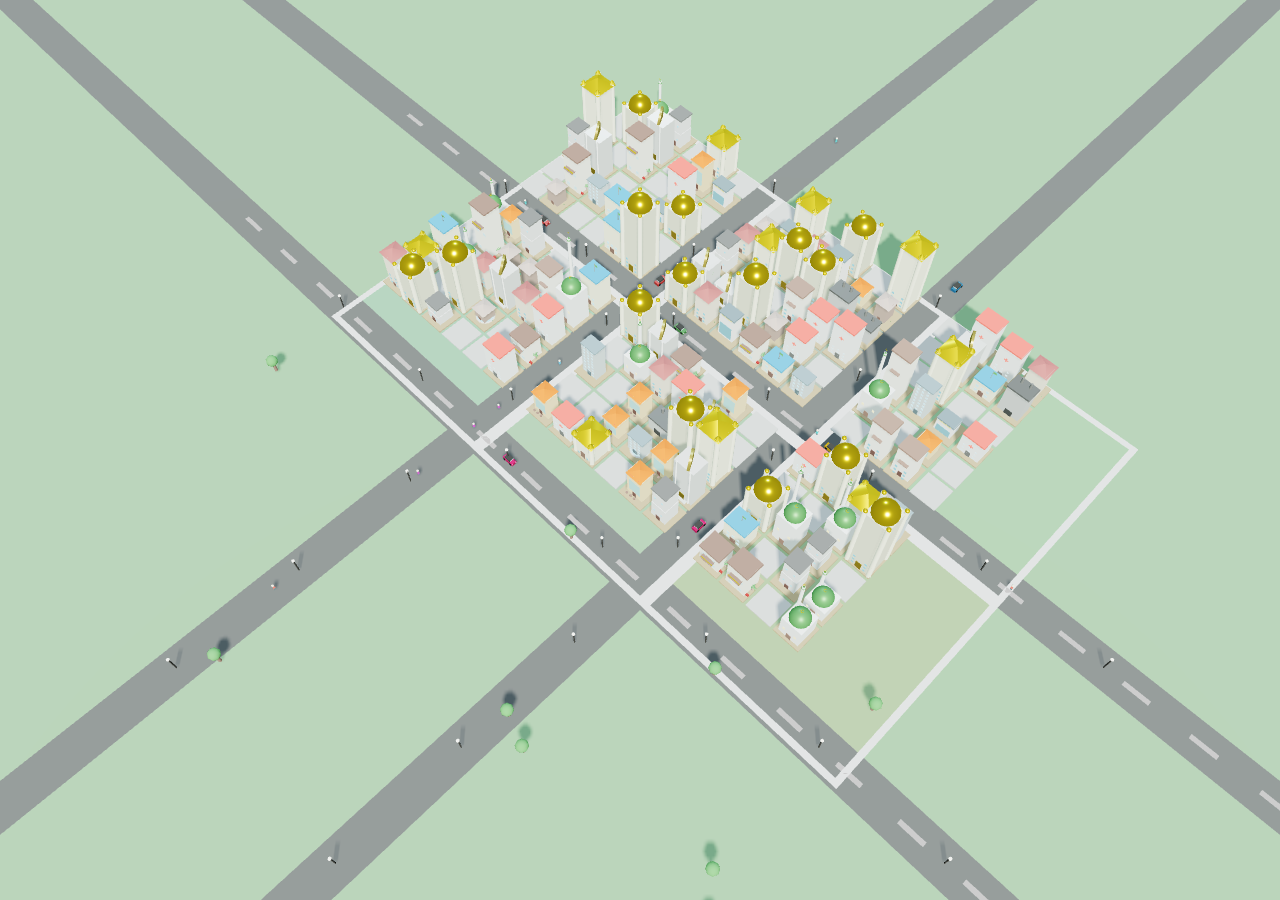
==== app/src/main/assets/city/index.html @ 7c7eefca "Reapply "🏗️ نظام بناء احترافي (16 نوع مبنى) + بيع 70%" This reverts commit 4739676995385c7f4848dd077" ====
<!DOCTYPE html>
<html lang="ar">
<head>
<meta charset="UTF-8">
<meta name="viewport" content="width=device-width, initial-scale=1.0, user-scalable=no">
<title>مدينة أُمّة</title>
<style>
  * { margin: 0; padding: 0; box-sizing: border-box; }
  html, body { width: 100%; height: 100%; overflow: hidden; background: #87CEEB; }
  canvas { display: block; }
  #loading {
    position: absolute; top: 50%; left: 50%;
    transform: translate(-50%, -50%);
    color: #D4AF37; font-family: sans-serif; font-size: 16px;
    text-align: center; z-index: 10;
    background: rgba(0,0,0,0.7);
    padding: 30px 40px;
    border-radius: 20px;
    border: 2px solid #D4AF37;
  }
  .spinner {
    border: 4px solid rgba(212, 175, 55, 0.2);
    border-top: 4px solid #D4AF37;
    border-radius: 50%; width: 50px; height: 50px;
    animation: spin 1s linear infinite;
    margin: 0 auto 20px;
  }
  @keyframes spin { 0% { transform: rotate(0deg); } 100% { transform: rotate(360deg); } }
</style>
</head>
<body>
<div id="loading">
  <div class="spinner"></div>
  ⏳ جاري تحميل المدينة
</div>

<script src="../avatar/libs/three.min.js"></script>
<script src="../avatar/libs/OrbitControls.js"></script>

<script>

// ═══ Error Handler للتشخيص ═══
window.onerror = function(msg, url, line, col, err) {
  console.error('❌ ERROR:', msg, 'at line', line, ':', col);
  var loading = document.getElementById('loading');
  if (loading) {
    loading.innerHTML = 
      '<div style="color:#F44336;font-size:13px;max-width:400px;word-wrap:break-word;text-align:left;direction:ltr;">' +
      '<b>❌ خطأ:</b><br>' +
      msg + '<br>' +
      '<small>Line ' + line + ':' + col + '</small>' +
      '</div>';
    loading.style.display = 'block';
  }
};
// ═══ نهاية Error Handler ═══

let scene, camera, renderer, controls;
let clock;

// ═══ بيانات المناطق ═══
const DISTRICTS = {
  "center":     { name: "الوسط التجاري", color: 0xD4AF37, x0: 0,  z0: 0,  building: "shop" },
  "luxury":     { name: "الحي الراقي",    color: 0x9C27B0, x0: 7,  z0: 0,  building: "villa" },
  "garden":     { name: "الحدائق",        color: 0x4CAF50, x0: 14, z0: 0,  building: "villa" },
  "mid":        { name: "الحي المتوسط",   color: 0x2196F3, x0: 0,  z0: 7,  building: "house" },
  "suburb":     { name: "الضواحي",        color: 0x757575, x0: 7,  z0: 7,  building: "house" },
  "industrial": { name: "المنطقة الصناعية", color: 0xFF5722, x0: 14, z0: 7, building: "factory" }
};

const DISTRICT_SIZE = 7;  // 7x7 قطعة لكل منطقة

let allPlots = [];
let plotMeshes = {};
let raycaster, mouse;
let hoveredMesh = null;

init();
animate();

function init() {
  // Scene
  scene = new THREE.Scene();
  scene.background = new THREE.Color(0x87CEEB);
  scene.fog = new THREE.Fog(0x87CEEB, 40, 90);

  // Camera
  camera = new THREE.PerspectiveCamera(45, window.innerWidth / window.innerHeight, 0.1, 300);
  camera.position.set(22, 28, 22);

  // Renderer
  renderer = new THREE.WebGLRenderer({ antialias: true });
  renderer.setSize(window.innerWidth, window.innerHeight);
  renderer.setPixelRatio(Math.min(window.devicePixelRatio, 2));
  renderer.shadowMap.enabled = true;
  renderer.shadowMap.type = THREE.PCFSoftShadowMap;
  renderer.toneMapping = THREE.ACESFilmicToneMapping;
  renderer.toneMappingExposure = 1.2;
  document.body.appendChild(renderer.domElement);

  // ═══ إضاءة نهارية واقعية ═══
  // Ambient (الهواء)
  scene.add(new THREE.AmbientLight(0xffffff, 0.5));

  // Hemisphere (السماء + الأرض)
  const hemi = new THREE.HemisphereLight(0x87CEEB, 0x3D6E3D, 0.7);
  scene.add(hemi);

  // Sun (شمس)
  const sun = new THREE.DirectionalLight(0xFFF8DC, 1.6);
  sun.position.set(30, 50, 30);
  sun.castShadow = true;
  sun.shadow.mapSize.set(2048, 2048);
  sun.shadow.camera.left = -40;
  sun.shadow.camera.right = 40;
  sun.shadow.camera.top = 40;
  sun.shadow.camera.bottom = -40;
  sun.shadow.camera.near = 1;
  sun.shadow.camera.far = 100;
  sun.shadow.bias = -0.0005;
  scene.add(sun);

  // Fill (إضاءة إضافية من العكس)
  const fill = new THREE.DirectionalLight(0x87CEEB, 0.3);
  fill.position.set(-20, 20, -20);
  scene.add(fill);

  // ═══ الأرض الكبيرة (Grass) ═══
  const groundGeom = new THREE.PlaneGeometry(100, 100);
  const groundMat = new THREE.MeshStandardMaterial({ color: 0x4A7C4A, roughness: 1 });
  const ground = new THREE.Mesh(groundGeom, groundMat);
  ground.rotation.x = -Math.PI / 2;
  ground.position.set(10.5, -0.1, 10.5);
  ground.receiveShadow = true;
  scene.add(ground);

  // ═══ الطرق ═══
  drawRoads();

  // ═══ Controls ═══
  controls = new THREE.OrbitControls(camera, renderer.domElement);
  controls.enableDamping = true;
  controls.dampingFactor = 0.08;
  controls.minDistance = 15;
  controls.maxDistance = 70;
  controls.maxPolarAngle = Math.PI / 2.2;
  controls.minPolarAngle = Math.PI / 8;
  controls.target.set(10.5, 0, 10.5);
  controls.update();

  // ═══ Raycasting ═══
  raycaster = new THREE.Raycaster();
  mouse = new THREE.Vector2();
  renderer.domElement.addEventListener('click', onCanvasClick);

  clock = new THREE.Clock();

  // نستقبل البيانات
  window.setCityData = function(jsonStr) {
    try {
      const data = JSON.parse(jsonStr);
      renderCity(data);
    } catch(e) { console.error(e); }
  };

  // نخبرو Java
  if (window.AndroidBridge) {
    window.AndroidBridge.onReady();
  }
}

// ═══ رسم الطرق ═══
function drawRoads() {
  const roadColor = 0x333333;
  const lineColor = 0xFFFFFF;

  // الطريق الأفقي (بين كل صفوف المناطق)
  const roadH = new THREE.PlaneGeometry(100, 1.2);
  const roadMatH = new THREE.MeshStandardMaterial({ color: roadColor, roughness: 0.9 });
  const road1 = new THREE.Mesh(roadH, roadMatH);
  road1.rotation.x = -Math.PI / 2;
  road1.position.set(10.5, 0.01, 6.5);
  road1.receiveShadow = true;
  scene.add(road1);

  const road2 = new THREE.Mesh(roadH, roadMatH);
  road2.rotation.x = -Math.PI / 2;
  road2.position.set(10.5, 0.01, 13.5);
  road2.receiveShadow = true;
  scene.add(road2);

  // الطريق العمودي
  const roadV = new THREE.PlaneGeometry(1.2, 100);
  const road3 = new THREE.Mesh(roadV, roadMatH);
  road3.rotation.x = -Math.PI / 2;
  road3.position.set(6.5, 0.01, 10.5);
  road3.receiveShadow = true;
  scene.add(road3);

  const road4 = new THREE.Mesh(roadV, roadMatH);
  road4.rotation.x = -Math.PI / 2;
  road4.position.set(13.5, 0.01, 10.5);
  road4.receiveShadow = true;
  scene.add(road4);

  // خطوط بيضاء متقطعة (على الطرق الأفقية)
  const lineMat = new THREE.MeshBasicMaterial({ color: lineColor });
  for (let x = -5; x < 30; x += 2) {
    const dash1 = new THREE.Mesh(new THREE.PlaneGeometry(0.8, 0.15), lineMat);
    dash1.rotation.x = -Math.PI / 2;
    dash1.position.set(x, 0.02, 6.5);
    scene.add(dash1);

    const dash2 = new THREE.Mesh(new THREE.PlaneGeometry(0.8, 0.15), lineMat);
    dash2.rotation.x = -Math.PI / 2;
    dash2.position.set(x, 0.02, 13.5);
    scene.add(dash2);
  }
}

// ═══ رسم المدينة ═══
function renderCity(plots) {
  document.getElementById('loading').style.display = 'none';
  allPlots = plots;

  // نحذفو القديم
  Object.values(plotMeshes).forEach(m => {
    if (m.parent) m.parent.remove(m);
  });
  plotMeshes = {};

  // نرسم المناطق
  Object.keys(DISTRICTS).forEach(did => {
    drawDistrictZone(DISTRICTS[did]);
  });

  // نرسم القطع
  plots.forEach(plot => {
    drawPlot(plot);
  });

  // نزيدو الأشجار + أعمدة الإنارة
  drawTreesAndLamps();

  // ═══ الحياة في المدينة ═══
  drawMovingCars();
  drawWalkingCitizens();
  drawClouds();
  drawBirds();
  drawFountains();
}

// ═══ منطقة (خلفية ملونة) ═══
function drawDistrictZone(d) {
  const zoneGeom = new THREE.PlaneGeometry(7, 7);
  const zoneMat = new THREE.MeshStandardMaterial({
    color: d.color,
    transparent: true,
    opacity: 0.12,
    side: THREE.DoubleSide
  });
  const zone = new THREE.Mesh(zoneGeom, zoneMat);
  zone.rotation.x = -Math.PI / 2;
  zone.position.set(d.x0 + 3.5, 0.005, d.z0 + 3.5);
  scene.add(zone);

  // رصيف
  const sidewalkMat = new THREE.MeshStandardMaterial({ color: 0xC0C0C0, roughness: 0.9 });
  const sw1 = new THREE.Mesh(new THREE.PlaneGeometry(7, 0.2), sidewalkMat);
  sw1.rotation.x = -Math.PI / 2;
  sw1.position.set(d.x0 + 3.5, 0.02, d.z0 + 0.1);
  scene.add(sw1);

  const sw2 = new THREE.Mesh(new THREE.PlaneGeometry(7, 0.2), sidewalkMat);
  sw2.rotation.x = -Math.PI / 2;
  sw2.position.set(d.x0 + 3.5, 0.02, d.z0 + 6.9);
  scene.add(sw2);

  const sw3 = new THREE.Mesh(new THREE.PlaneGeometry(0.2, 7), sidewalkMat);
  sw3.rotation.x = -Math.PI / 2;
  sw3.position.set(d.x0 + 0.1, 0.02, d.z0 + 3.5);
  scene.add(sw3);

  const sw4 = new THREE.Mesh(new THREE.PlaneGeometry(0.2, 7), sidewalkMat);
  sw4.rotation.x = -Math.PI / 2;
  sw4.position.set(d.x0 + 6.9, 0.02, d.z0 + 3.5);
  scene.add(sw4);
}

// ═══ قطعة أرض ═══
function drawPlot(plot) {
  const group = new THREE.Group();
  group.position.set(plot.x + 0.5, 0, plot.z + 0.5);
  group.userData = plot;

  const plotBase = new THREE.Mesh(
    new THREE.BoxGeometry(0.9, 0.05, 0.9),
    new THREE.MeshStandardMaterial({
      color: (plot.ownerId && plot.ownerId.length > 0) ? 0x8B6F47 : 0x9E9E9E,
      roughness: 0.9
    })
  );
  plotBase.position.y = 0.025;
  plotBase.receiveShadow = true;
  plotBase.userData = plot;
  group.add(plotBase);

  scene.add(group);
  plotMeshes[plot.id] = group;

  // مبنى
  if (plot.buildingType && plot.buildingType.length > 0) {
    addRealisticBuilding(group, plot);
  } else if (plot.ownerId && plot.ownerId.length > 0) {
    // قطعة فارغة مملوكة
    const fence = new THREE.Mesh(
      new THREE.BoxGeometry(0.85, 0.02, 0.85),
      new THREE.MeshStandardMaterial({ color: 0x8B6F47, roughness: 0.9 })
    );
    fence.position.y = 0.06;
    group.add(fence);
  }
}

// ═══ مبنى واقعي ═══
function addRealisticBuilding(group, plot) {
  const level = plot.buildingLevel || 1;
  const type = plot.buildingType;

  // ═══ المبانى الأساسية ═══
  if (type === "hut") {
    buildHut(group, level);
  } else if (type === "house") {
    buildHouse(group, level);
  } else if (type === "duplex") {
    buildDuplex(group, level);
  } else if (type === "garden_house") {
    buildGardenHouse(group, level);
  } else if (type === "apartment") {
    buildApartment(group, level);
  } else if (type === "villa") {
    buildVilla(group, level);
  } else if (type === "luxury_villa") {
    buildLuxuryVilla(group, level);
  } else if (type === "palace") {
    buildPalace(group, level);
  } else if (type === "royal_palace") {
    buildRoyalPalace(group, level);

  // ═══ المبانى العامة ═══
  } else if (type === "mosque") {
    buildMosque(group, level);
  } else if (type === "school") {
    buildSchool(group, level);
  } else if (type === "hospital") {
    buildHospital(group, level);
  } else if (type === "bank") {
    buildBank(group, level);
  } else if (type === "restaurant") {
    buildRestaurant(group, level);

  // ═══ المبانى التجارية ═══
  } else if (type === "shop") {
    buildShop(group, level);
  } else if (type === "factory") {
    buildFactory(group, level);

  // ═══ الافتراضي ═══
  } else {
    buildHouse(group, level);
  }
}

// ═══ منزل ═══
function buildHouse(group, level) {
  const h = 0.35 + level * 0.12;
  const w = 0.55;

  // الجدران
  const wallsMat = new THREE.MeshStandardMaterial({ color: 0xE8D5B7, roughness: 0.8 });
  const walls = new THREE.Mesh(new THREE.BoxGeometry(w, h, w), wallsMat);
  walls.position.y = h / 2 + 0.05;
  walls.castShadow = true;
  walls.receiveShadow = true;
  group.add(walls);

  // السقف (هرمي)
  const roofMat = new THREE.MeshStandardMaterial({ color: 0x8B3A3A, roughness: 0.7 });
  const roof = new THREE.Mesh(
    new THREE.ConeGeometry(w * 0.85, 0.2, 4),
    roofMat
  );
  roof.position.y = h + 0.15;
  roof.rotation.y = Math.PI / 4;
  roof.castShadow = true;
  group.add(roof);

  // الباب
  const doorMat = new THREE.MeshStandardMaterial({ color: 0x4E342E });
  const door = new THREE.Mesh(new THREE.BoxGeometry(0.12, 0.18, 0.02), doorMat);
  door.position.set(0, 0.14, w / 2 + 0.01);
  group.add(door);

  // نوافذ
  addWindows(group, w, h, level);

  // شجرة صغيرة
  addTree(group, w / 2 + 0.1, 0.05, 0.15);
}

// ═══ فيلا ═══
function buildVilla(group, level) {
  const h = 0.5 + level * 0.15;
  const w = 0.65;

  // الجدران
  const wallsMat = new THREE.MeshStandardMaterial({ color: 0xFFF8E7, roughness: 0.7 });
  const walls = new THREE.Mesh(new THREE.BoxGeometry(w, h, w * 0.8), wallsMat);
  walls.position.y = h / 2 + 0.05;
  walls.castShadow = true;
  walls.receiveShadow = true;
  group.add(walls);

  // سقف مسطح
  const roofMat = new THREE.MeshStandardMaterial({ color: 0x6D4C41 });
  const roof = new THREE.Mesh(new THREE.BoxGeometry(w + 0.05, 0.06, w * 0.8 + 0.05), roofMat);
  roof.position.y = h + 0.08;
  roof.castShadow = true;
  group.add(roof);

  // شرفة علوية
  if (level >= 2) {
    const balcony = new THREE.Mesh(
      new THREE.BoxGeometry(w * 0.5, 0.02, 0.15),
      new THREE.MeshStandardMaterial({ color: 0x6D4C41 })
    );
    balcony.position.set(0, h * 0.65, w * 0.45);
    balcony.castShadow = true;
    group.add(balcony);
  }

  // باب
  const door = new THREE.Mesh(
    new THREE.BoxGeometry(0.14, 0.22, 0.02),
    new THREE.MeshStandardMaterial({ color: 0x3E2723 })
  );
  door.position.set(0, 0.16, w * 0.4 + 0.01);
  group.add(door);

  // نوافذ
  addWindows(group, w, h, level);

  // مسبح صغير
  const pool = new THREE.Mesh(
    new THREE.BoxGeometry(0.15, 0.02, 0.15),
    new THREE.MeshStandardMaterial({ color: 0x4FC3F7, roughness: 0.2 })
  );
  pool.position.set(-w * 0.45, 0.06, -w * 0.2);
  group.add(pool);

  // شجرتين
  addTree(group, -w / 2 - 0.08, 0.05, 0.12);
  addTree(group, w / 2 + 0.05, 0.05, 0.1);
}

// ═══ قصر ═══
function buildPalace(group, level) {
  const h = 0.7 + level * 0.18;
  const w = 0.75;

  // جسم مركزي
  const wallsMat = new THREE.MeshStandardMaterial({ color: 0xFFFACD, roughness: 0.5 });
  const walls = new THREE.Mesh(new THREE.BoxGeometry(w, h, w), wallsMat);
  walls.position.y = h / 2 + 0.05;
  walls.castShadow = true;
  walls.receiveShadow = true;
  group.add(walls);

  // سقف ذهبي
  const roofMat = new THREE.MeshStandardMaterial({ color: 0xFFD700, roughness: 0.3, metalness: 0.6 });
  const roof = new THREE.Mesh(
    new THREE.ConeGeometry(w * 0.8, 0.3, 4),
    roofMat
  );
  roof.position.y = h + 0.2;
  roof.rotation.y = Math.PI / 4;
  roof.castShadow = true;
  group.add(roof);

  // 4 أبراج صغيرة
  const towerMat = new THREE.MeshStandardMaterial({ color: 0xFFFACD });
  for (let i = 0; i < 4; i++) {
    const tx = (i < 2) ? -1 : 1;
    const tz = (i % 2 === 0) ? -1 : 1;
    const tower = new THREE.Mesh(new THREE.CylinderGeometry(0.08, 0.08, h + 0.1, 8), towerMat);
    tower.position.set(tx * w * 0.45, (h + 0.1) / 2 + 0.05, tz * w * 0.45);
    tower.castShadow = true;
    group.add(tower);

    const tRoof = new THREE.Mesh(
      new THREE.ConeGeometry(0.1, 0.15, 8),
      roofMat
    );
    tRoof.position.set(tx * w * 0.45, h + 0.2, tz * w * 0.45);
    tRoof.castShadow = true;
    group.add(tRoof);
  }

  // باب كبير
  const door = new THREE.Mesh(
    new THREE.BoxGeometry(0.16, 0.28, 0.02),
    new THREE.MeshStandardMaterial({ color: 0x6D4C41, metalness: 0.3 })
  );
  door.position.set(0, 0.19, w / 2 + 0.01);
  group.add(door);

  addWindows(group, w, h, level);
}

// ═══ متجر ═══
function buildShop(group, level) {
  const h = 0.35 + level * 0.1;
  const w = 0.6;

  const wallsMat = new THREE.MeshStandardMaterial({ color: 0xFAFAFA, roughness: 0.7 });
  const walls = new THREE.Mesh(new THREE.BoxGeometry(w, h, w * 0.7), wallsMat);
  walls.position.y = h / 2 + 0.05;
  walls.castShadow = true;
  walls.receiveShadow = true;
  group.add(walls);

  // سقف مسطح
  const roof = new THREE.Mesh(
    new THREE.BoxGeometry(w + 0.04, 0.05, w * 0.7 + 0.04),
    new THREE.MeshStandardMaterial({ color: 0x455A64 })
  );
  roof.position.y = h + 0.07;
  roof.castShadow = true;
  group.add(roof);

  // واجهة زجاجية
  const glassMat = new THREE.MeshStandardMaterial({
    color: 0x4FC3F7, transparent: true, opacity: 0.7, roughness: 0.1, metalness: 0.4
  });
  const glass = new THREE.Mesh(new THREE.BoxGeometry(w * 0.8, h * 0.5, 0.02), glassMat);
  glass.position.set(0, h * 0.4, w * 0.35 + 0.01);
  group.add(glass);

  // لافتة
  const sign = new THREE.Mesh(
    new THREE.BoxGeometry(w * 0.7, 0.06, 0.02),
    new THREE.MeshStandardMaterial({
      color: 0xD4AF37, emissive: 0xD4AF37, emissiveIntensity: 0.4
    })
  );
  sign.position.set(0, h + 0.02, w * 0.35);
  group.add(sign);
}

// ═══ مصنع ═══
function buildFactory(group, level) {
  const h = 0.4 + level * 0.08;
  const w = 0.75;

  const wallsMat = new THREE.MeshStandardMaterial({ color: 0x9E9E9E, roughness: 0.9 });
  const walls = new THREE.Mesh(new THREE.BoxGeometry(w, h, w * 0.7), wallsMat);
  walls.position.y = h / 2 + 0.05;
  walls.castShadow = true;
  walls.receiveShadow = true;
  group.add(walls);

  // سقف مسطح معدني
  const roof = new THREE.Mesh(
    new THREE.BoxGeometry(w + 0.04, 0.06, w * 0.7 + 0.04),
    new THREE.MeshStandardMaterial({ color: 0x616161, metalness: 0.5, roughness: 0.4 })
  );
  roof.position.y = h + 0.08;
  roof.castShadow = true;
  group.add(roof);

  // 2 مداخن
  const chimneyMat = new THREE.MeshStandardMaterial({ color: 0x424242 });
  const c1 = new THREE.Mesh(new THREE.CylinderGeometry(0.04, 0.05, 0.25, 8), chimneyMat);
  c1.position.set(-w * 0.2, h + 0.2, -w * 0.15);
  c1.castShadow = true;
  group.add(c1);

  const c2 = new THREE.Mesh(new THREE.CylinderGeometry(0.04, 0.05, 0.25, 8), chimneyMat);
  c2.position.set(w * 0.2, h + 0.2, -w * 0.15);
  c2.castShadow = true;
  group.add(c2);

  // باب صناعي
  const door = new THREE.Mesh(
    new THREE.BoxGeometry(0.25, 0.22, 0.02),
    new THREE.MeshStandardMaterial({ color: 0x212121 })
  );
  door.position.set(0, 0.16, w * 0.35 + 0.01);
  group.add(door);
}


// ═══ كوخ خشبي (مستوى 1) ═══
function buildHut(group, level) {
  const h = 0.25 + level * 0.08;
  const w = 0.45;

  // جدران خشبية
  const wallsMat = new THREE.MeshStandardMaterial({ color: 0x8D6E63, roughness: 1 });
  const walls = new THREE.Mesh(new THREE.BoxGeometry(w, h, w), wallsMat);
  walls.position.y = h / 2 + 0.05;
  walls.castShadow = true;
  walls.receiveShadow = true;
  group.add(walls);

  // سقف قش
  const roofMat = new THREE.MeshStandardMaterial({ color: 0xA1887F, roughness: 1 });
  const roof = new THREE.Mesh(new THREE.ConeGeometry(w * 0.9, 0.18, 4), roofMat);
  roof.position.y = h + 0.14;
  roof.rotation.y = Math.PI / 4;
  roof.castShadow = true;
  group.add(roof);

  // باب خشبي
  const door = new THREE.Mesh(
    new THREE.BoxGeometry(0.1, 0.15, 0.02),
    new THREE.MeshStandardMaterial({ color: 0x4E342E })
  );
  door.position.set(0, 0.12, w / 2 + 0.01);
  group.add(door);

  // شجرة
  addTree(group, w / 2 + 0.1, 0.05, 0.12);
}

// ═══ دوبلكس (طابقين) ═══
function buildDuplex(group, level) {
  const h = 0.5 + level * 0.12;
  const w = 0.55;

  // الطابق الأرضي
  const wallsMat = new THREE.MeshStandardMaterial({ color: 0xE0E0E0, roughness: 0.7 });
  const ground = new THREE.Mesh(new THREE.BoxGeometry(w, h * 0.5, w), wallsMat);
  ground.position.y = h * 0.25 + 0.05;
  ground.castShadow = true;
  ground.receiveShadow = true;
  group.add(ground);

  // الطابق الأول
  const first = new THREE.Mesh(new THREE.BoxGeometry(w * 0.95, h * 0.5, w * 0.95), wallsMat);
  first.position.y = h * 0.75 + 0.05;
  first.castShadow = true;
  group.add(first);

  // سقف
  const roofMat = new THREE.MeshStandardMaterial({ color: 0x424242 });
  const roof = new THREE.Mesh(new THREE.BoxGeometry(w + 0.03, 0.04, w + 0.03), roofMat);
  roof.position.y = h + 0.07;
  roof.castShadow = true;
  group.add(roof);

  // باب
  const door = new THREE.Mesh(
    new THREE.BoxGeometry(0.14, 0.2, 0.02),
    new THREE.MeshStandardMaterial({ color: 0x3E2723 })
  );
  door.position.set(0, 0.15, w / 2 + 0.01);
  group.add(door);

  // نوافذ الطابقين
  const winMat = new THREE.MeshStandardMaterial({
    color: 0x4FC3F7, emissive: 0x4FC3F7, emissiveIntensity: 0.3
  });
  for (let y of [h * 0.3, h * 0.8]) {
    for (let x of [-w * 0.25, w * 0.25]) {
      const win = new THREE.Mesh(new THREE.BoxGeometry(0.06, 0.06, 0.01), winMat);
      win.position.set(x, y, w / 2 + 0.005);
      group.add(win);
    }
  }
}


// ═══ منزل بحديقة ═══
function buildGardenHouse(group, level) {
  const h = 0.4 + level * 0.1;
  const w = 0.5;

  // الجدران
  const wallsMat = new THREE.MeshStandardMaterial({ color: 0xFFF8E1, roughness: 0.7 });
  const walls = new THREE.Mesh(new THREE.BoxGeometry(w, h, w), wallsMat);
  walls.position.y = h / 2 + 0.05;
  walls.castShadow = true;
  walls.receiveShadow = true;
  group.add(walls);

  // سقف قرميدي
  const roofMat = new THREE.MeshStandardMaterial({ color: 0xC62828, roughness: 0.7 });
  const roof = new THREE.Mesh(
    new THREE.ConeGeometry(w * 0.85, 0.2, 4),
    roofMat
  );
  roof.rotation.y = Math.PI / 4;
  roof.position.y = h + 0.15;
  roof.castShadow = true;
  group.add(roof);

  // باب خشبي
  const door = new THREE.Mesh(
    new THREE.BoxGeometry(0.11, 0.17, 0.02),
    new THREE.MeshStandardMaterial({ color: 0x4E342E })
  );
  door.position.set(0, 0.13, w / 2 + 0.01);
  group.add(door);

  // نوافذ
  const winMat = new THREE.MeshStandardMaterial({
    color: 0x4FC3F7, emissive: 0x4FC3F7, emissiveIntensity: 0.3
  });
  for (let col = -1; col <= 1; col += 2) {
    const win = new THREE.Mesh(new THREE.BoxGeometry(0.07, 0.07, 0.01), winMat);
    win.position.set(col * w * 0.25, h * 0.6, w / 2 + 0.005);
    group.add(win);
  }

  // ═══ حديقة (سياج + شجر + زهور) ═══
  // سياج خشبي
  const fenceMat = new THREE.MeshStandardMaterial({ color: 0x8D6E63, roughness: 0.9 });
  const fencePoints = [
    { x: -w * 0.5, z: -w * 0.5, rotY: 0 },
    { x: w * 0.5, z: -w * 0.5, rotY: 0 },
    { x: -w * 0.5, z: w * 0.5, rotY: 0 },
    { x: w * 0.5, z: w * 0.5, rotY: 0 },
  ];
  fencePoints.forEach(p => {
    const fence = new THREE.Mesh(
      new THREE.BoxGeometry(w * 1.5, 0.06, 0.02),
      fenceMat
    );
    fence.position.set(p.x * 1.5, 0.05, p.z * 1.5);
    fence.rotation.y = (p.z > 0) ? 0 : Math.PI / 2;
    group.add(fence);
  });

  // شجرتين
  addTree(group, -w * 0.7, 0.05, 0.12);
  addTree(group, w * 0.7, 0.05, 0.1);

  // زهور صغيرة (3 ألوان)
  const flowerColors = [0xE91E63, 0xFF9800, 0xFFEB3B];
  for (let i = 0; i < 5; i++) {
    const flower = new THREE.Mesh(
      new THREE.SphereGeometry(0.025, 6, 6),
      new THREE.MeshStandardMaterial({ 
        color: flowerColors[i % 3], 
        emissive: flowerColors[i % 3], 
        emissiveIntensity: 0.3 
      })
    );
    const fx = -w * 0.7 + (i * 0.15);
    flower.position.set(fx, 0.08, w * 0.7);
    group.add(flower);
  }
}

// ═══ شقة (5+ طوابق) ═══
function buildApartment(group, level) {
  const floors = 3 + level;
  const floorH = 0.15;
  const h = floors * floorH;
  const w = 0.6;

  // الجسم الرئيسي
  const wallsMat = new THREE.MeshStandardMaterial({ color: 0xB0BEC5, roughness: 0.6 });
  const walls = new THREE.Mesh(new THREE.BoxGeometry(w, h, w * 0.7), wallsMat);
  walls.position.y = h / 2 + 0.05;
  walls.castShadow = true;
  walls.receiveShadow = true;
  group.add(walls);

  // سقف
  const roof = new THREE.Mesh(
    new THREE.BoxGeometry(w + 0.03, 0.04, w * 0.7 + 0.03),
    new THREE.MeshStandardMaterial({ color: 0x546E7A })
  );
  roof.position.y = h + 0.07;
  roof.castShadow = true;
  group.add(roof);

  // نوافذ متعددة
  const winMat = new THREE.MeshStandardMaterial({
    color: 0x81D4FA, emissive: 0x81D4FA, emissiveIntensity: 0.4
  });
  for (let f = 0; f < floors; f++) {
    const y = 0.15 + f * floorH;
    for (let col = -1; col <= 1; col++) {
      const win = new THREE.Mesh(new THREE.BoxGeometry(0.08, 0.08, 0.01), winMat);
      win.position.set(col * w * 0.28, y, w * 0.35 + 0.005);
      group.add(win);
    }
  }

  // باب
  const door = new THREE.Mesh(
    new THREE.BoxGeometry(0.14, 0.2, 0.02),
    new THREE.MeshStandardMaterial({ color: 0x37474F })
  );
  door.position.set(0, 0.15, w * 0.35 + 0.01);
  group.add(door);
}

// ═══ فيلا فخمة (مسبح + سيارة) ═══
function buildLuxuryVilla(group, level) {
  const h = 0.55 + level * 0.15;
  const w = 0.7;

  // الجسم الرئيسي
  const wallsMat = new THREE.MeshStandardMaterial({ color: 0xFFF8E1, roughness: 0.5 });
  const walls = new THREE.Mesh(new THREE.BoxGeometry(w, h, w * 0.85), wallsMat);
  walls.position.y = h / 2 + 0.05;
  walls.castShadow = true;
  walls.receiveShadow = true;
  group.add(walls);

  // سقف
  const roof = new THREE.Mesh(
    new THREE.BoxGeometry(w + 0.05, 0.05, w * 0.85 + 0.05),
    new THREE.MeshStandardMaterial({ color: 0x5D4037 })
  );
  roof.position.y = h + 0.08;
  roof.castShadow = true;
  group.add(roof);

  // شرفة علوية
  const balcony = new THREE.Mesh(
    new THREE.BoxGeometry(w * 0.6, 0.02, 0.2),
    new THREE.MeshStandardMaterial({ color: 0x5D4037 })
  );
  balcony.position.set(0, h * 0.7, w * 0.5);
  balcony.castShadow = true;
  group.add(balcony);

  // درابزين
  const rail = new THREE.Mesh(
    new THREE.BoxGeometry(w * 0.6, 0.06, 0.01),
    new THREE.MeshStandardMaterial({ color: 0xFFD700, metalness: 0.6 })
  );
  rail.position.set(0, h * 0.72, w * 0.6);
  group.add(rail);

  // نوافذ كبيرة
  const winMat = new THREE.MeshStandardMaterial({
    color: 0x81D4FA, transparent: true, opacity: 0.8,
    emissive: 0x81D4FA, emissiveIntensity: 0.2
  });
  for (let f = 0; f < 2; f++) {
    for (let col = -1; col <= 1; col += 2) {
      const win = new THREE.Mesh(new THREE.BoxGeometry(0.12, 0.12, 0.01), winMat);
      win.position.set(col * w * 0.25, 0.25 + f * h * 0.4, w * 0.43 + 0.005);
      group.add(win);
    }
  }

  // مسبح
  const pool = new THREE.Mesh(
    new THREE.BoxGeometry(0.2, 0.03, 0.15),
    new THREE.MeshStandardMaterial({ color: 0x4FC3F7, roughness: 0.1 })
  );
  pool.position.set(-w * 0.5, 0.07, -w * 0.1);
  group.add(pool);

  // سيارة صغيرة
  const carBody = new THREE.Mesh(
    new THREE.BoxGeometry(0.12, 0.05, 0.06),
    new THREE.MeshStandardMaterial({ color: 0xD32F2F, metalness: 0.6 })
  );
  carBody.position.set(w * 0.55, 0.08, w * 0.3);
  carBody.castShadow = true;
  group.add(carBody);

  // نخيل
  addPalmTree(group, -w * 0.55, 0.05, 1);
  addPalmTree(group, w * 0.55, 0.05, 0.8);
}

// ═══ قصر ملكي (قبة ذهبية) ═══
function buildRoyalPalace(group, level) {
  const h = 0.8 + level * 0.2;
  const w = 0.8;

  // الجسم
  const wallsMat = new THREE.MeshStandardMaterial({ color: 0xFFFACD, roughness: 0.4, metalness: 0.2 });
  const walls = new THREE.Mesh(new THREE.BoxGeometry(w, h, w), wallsMat);
  walls.position.y = h / 2 + 0.05;
  walls.castShadow = true;
  walls.receiveShadow = true;
  group.add(walls);

  // القبة الذهبية
  const domeMat = new THREE.MeshStandardMaterial({
    color: 0xFFD700, metalness: 0.9, roughness: 0.2,
    emissive: 0xFFD700, emissiveIntensity: 0.3
  });
  const dome = new THREE.Mesh(
    new THREE.SphereGeometry(w * 0.5, 16, 16, 0, Math.PI * 2, 0, Math.PI / 2),
    domeMat
  );
  dome.position.y = h + 0.05;
  dome.castShadow = true;
  group.add(dome);

  // 4 أبراج
  const towerMat = new THREE.MeshStandardMaterial({ color: 0xFFFACD });
  for (let i = 0; i < 4; i++) {
    const tx = (i < 2) ? -1 : 1;
    const tz = (i % 2 === 0) ? -1 : 1;
    const tower = new THREE.Mesh(new THREE.CylinderGeometry(0.08, 0.08, h + 0.1, 8), towerMat);
    tower.position.set(tx * w * 0.48, (h + 0.1) / 2 + 0.05, tz * w * 0.48);
    tower.castShadow = true;
    group.add(tower);

    // قبة صغيرة فوق البرج
    const tDome = new THREE.Mesh(
      new THREE.SphereGeometry(0.07, 12, 12, 0, Math.PI * 2, 0, Math.PI / 2),
      domeMat
    );
    tDome.position.set(tx * w * 0.48, h + 0.15, tz * w * 0.48);
    tDome.castShadow = true;
    group.add(tDome);
  }

  // باب مذهّب
  const doorMat = new THREE.MeshStandardMaterial({
    color: 0x8B6914, metalness: 0.5, roughness: 0.3
  });
  const door = new THREE.Mesh(new THREE.BoxGeometry(0.2, 0.3, 0.02), doorMat);
  door.position.set(0, 0.2, w / 2 + 0.01);
  group.add(door);

  // نوافذ
  addWindows(group, w, h, level);
}

// ═══ مسجد (مأذنة + قبة) ═══
function buildMosque(group, level) {
  const h = 0.45 + level * 0.1;
  const w = 0.7;

  // الجسم
  const wallsMat = new THREE.MeshStandardMaterial({ color: 0xFAFAFA, roughness: 0.5 });
  const walls = new THREE.Mesh(new THREE.BoxGeometry(w, h, w), wallsMat);
  walls.position.y = h / 2 + 0.05;
  walls.castShadow = true;
  walls.receiveShadow = true;
  group.add(walls);

  // القبة الخضراء
  const domeMat = new THREE.MeshStandardMaterial({
    color: 0x2E7D32, metalness: 0.3, roughness: 0.4
  });
  const dome = new THREE.Mesh(
    new THREE.SphereGeometry(w * 0.45, 16, 16, 0, Math.PI * 2, 0, Math.PI / 2),
    domeMat
  );
  dome.position.y = h + 0.05;
  dome.castShadow = true;
  group.add(dome);

  // هلال فوق القبة
  const crescent = new THREE.Mesh(
    new THREE.TorusGeometry(0.04, 0.008, 8, 16, Math.PI * 1.5),
    new THREE.MeshStandardMaterial({
      color: 0xFFD700, metalness: 0.8, emissive: 0xFFD700, emissiveIntensity: 0.3
    })
  );
  crescent.position.y = h + 0.5;
  crescent.rotation.x = Math.PI / 2;
  crescent.castShadow = true;
  group.add(crescent);

  // مأذنة
  const minaretMat = new THREE.MeshStandardMaterial({ color: 0xFAFAFA });
  const minaret = new THREE.Mesh(
    new THREE.CylinderGeometry(0.05, 0.06, h * 2.2, 12),
    minaretMat
  );
  minaret.position.set(-w * 0.45, h * 1.1 + 0.05, -w * 0.45);
  minaret.castShadow = true;
  group.add(minaret);

  // قمة المأذنة
  const minaretTop = new THREE.Mesh(
    new THREE.ConeGeometry(0.06, 0.15, 12),
    domeMat
  );
  minaretTop.position.set(-w * 0.45, h * 2.2 + 0.05, -w * 0.45);
  minaretTop.castShadow = true;
  group.add(minaretTop);

  // هلال فوق المأذنة
  const crescent2 = new THREE.Mesh(
    new THREE.TorusGeometry(0.025, 0.005, 8, 16, Math.PI * 1.5),
    new THREE.MeshStandardMaterial({
      color: 0xFFD700, metalness: 0.8, emissive: 0xFFD700, emissiveIntensity: 0.3
    })
  );
  crescent2.position.set(-w * 0.45, h * 2.4, -w * 0.45);
  crescent2.rotation.x = Math.PI / 2;
  group.add(crescent2);

  // باب كبير
  const door = new THREE.Mesh(
    new THREE.BoxGeometry(0.16, 0.24, 0.02),
    new THREE.MeshStandardMaterial({ color: 0x5D4037 })
  );
  door.position.set(0, 0.17, w / 2 + 0.01);
  group.add(door);

  // نوافذ مقوّسة
  const winMat = new THREE.MeshStandardMaterial({
    color: 0xFFE082, emissive: 0xFFE082, emissiveIntensity: 0.4
  });
  for (let col = -1; col <= 1; col += 2) {
    const win = new THREE.Mesh(new THREE.BoxGeometry(0.08, 0.12, 0.01), winMat);
    win.position.set(col * w * 0.28, h * 0.5, w / 2 + 0.005);
    group.add(win);
  }
}

// ═══ مدرسة ═══
function buildSchool(group, level) {
  const h = 0.5 + level * 0.08;
  const w = 0.75;

  const wallsMat = new THREE.MeshStandardMaterial({ color: 0xFFF9C4, roughness: 0.7 });
  const walls = new THREE.Mesh(new THREE.BoxGeometry(w, h, w * 0.8), wallsMat);
  walls.position.y = h / 2 + 0.05;
  walls.castShadow = true;
  walls.receiveShadow = true;
  group.add(walls);

  const roof = new THREE.Mesh(
    new THREE.BoxGeometry(w + 0.03, 0.05, w * 0.8 + 0.03),
    new THREE.MeshStandardMaterial({ color: 0x1976D2 })
  );
  roof.position.y = h + 0.07;
  roof.castShadow = true;
  group.add(roof);

  // علم
  const pole = new THREE.Mesh(
    new THREE.CylinderGeometry(0.01, 0.01, 0.4, 6),
    new THREE.MeshStandardMaterial({ color: 0x616161 })
  );
  pole.position.set(0, h + 0.27, 0);
  group.add(pole);

  const flag = new THREE.Mesh(
    new THREE.PlaneGeometry(0.12, 0.08),
    new THREE.MeshStandardMaterial({ color: 0x2E7D32, side: THREE.DoubleSide })
  );
  flag.position.set(0.06, h + 0.4, 0);
  group.add(flag);

  // نوافذ كبيرة
  const winMat = new THREE.MeshStandardMaterial({
    color: 0x81D4FA, emissive: 0x81D4FA, emissiveIntensity: 0.3
  });
  for (let col = -1; col <= 1; col++) {
    for (let row = 0; row < 2; row++) {
      const win = new THREE.Mesh(new THREE.BoxGeometry(0.1, 0.1, 0.01), winMat);
      win.position.set(col * w * 0.25, 0.2 + row * 0.2, w * 0.4 + 0.005);
      group.add(win);
    }
  }

  // باب
  const door = new THREE.Mesh(
    new THREE.BoxGeometry(0.18, 0.22, 0.02),
    new THREE.MeshStandardMaterial({ color: 0x4E342E })
  );
  door.position.set(0, 0.16, w * 0.4 + 0.01);
  group.add(door);
}

// ═══ مستشفى ═══
function buildHospital(group, level) {
  const h = 0.6 + level * 0.1;
  const w = 0.75;

  const wallsMat = new THREE.MeshStandardMaterial({ color: 0xFAFAFA, roughness: 0.5 });
  const walls = new THREE.Mesh(new THREE.BoxGeometry(w, h, w * 0.8), wallsMat);
  walls.position.y = h / 2 + 0.05;
  walls.castShadow = true;
  walls.receiveShadow = true;
  group.add(walls);

  const roof = new THREE.Mesh(
    new THREE.BoxGeometry(w + 0.03, 0.05, w * 0.8 + 0.03),
    new THREE.MeshStandardMaterial({ color: 0xE53935 })
  );
  roof.position.y = h + 0.07;
  roof.castShadow = true;
  group.add(roof);

  // صليب أحمر
  const crossMat = new THREE.MeshStandardMaterial({
    color: 0xE53935, emissive: 0xE53935, emissiveIntensity: 0.3
  });
  const cross1 = new THREE.Mesh(new THREE.BoxGeometry(0.15, 0.04, 0.01), crossMat);
  cross1.position.set(0, h * 0.7, w * 0.4 + 0.005);
  group.add(cross1);

  const cross2 = new THREE.Mesh(new THREE.BoxGeometry(0.04, 0.15, 0.01), crossMat);
  cross2.position.set(0, h * 0.7, w * 0.4 + 0.005);
  group.add(cross2);

  // نوافذ
  const winMat = new THREE.MeshStandardMaterial({
    color: 0xB3E5FC, emissive: 0xB3E5FC, emissiveIntensity: 0.3
  });
  for (let col = -1; col <= 1; col++) {
    for (let row = 0; row < 3; row++) {
      const win = new THREE.Mesh(new THREE.BoxGeometry(0.07, 0.07, 0.01), winMat);
      win.position.set(col * w * 0.28, 0.15 + row * 0.15, w * 0.4 + 0.005);
      group.add(win);
    }
  }

  // باب
  const door = new THREE.Mesh(
    new THREE.BoxGeometry(0.16, 0.22, 0.02),
    new THREE.MeshStandardMaterial({ color: 0x424242 })
  );
  door.position.set(0, 0.16, w * 0.4 + 0.01);
  group.add(door);
}

// ═══ بنك ═══
function buildBank(group, level) {
  const h = 0.6 + level * 0.12;
  const w = 0.75;

  // جسم رخامي
  const wallsMat = new THREE.MeshStandardMaterial({
    color: 0xEEEEEE, roughness: 0.3, metalness: 0.2
  });
  const walls = new THREE.Mesh(new THREE.BoxGeometry(w, h, w * 0.8), wallsMat);
  walls.position.y = h / 2 + 0.05;
  walls.castShadow = true;
  walls.receiveShadow = true;
  group.add(walls);

  // 4 أعمدة أمامية
  const pillarMat = new THREE.MeshStandardMaterial({ color: 0xFAFAFA });
  for (let col = -1; col <= 1; col += 2) {
    for (let row = -1; row <= 1; row += 2) {
      const pillar = new THREE.Mesh(
        new THREE.CylinderGeometry(0.03, 0.03, h, 8),
        pillarMat
      );
      pillar.position.set(col * w * 0.35, h / 2 + 0.05, w * 0.4);
      pillar.castShadow = true;
      group.add(pillar);
    }
  }

  // سقف مثلثي
  const pediment = new THREE.Mesh(
    new THREE.CylinderGeometry(w * 0.5, w * 0.5, 0.08, 3),
    new THREE.MeshStandardMaterial({ color: 0xD4AF37, metalness: 0.6, roughness: 0.3 })
  );
  pediment.rotation.z = Math.PI / 2;
  pediment.rotation.y = Math.PI / 6;
  pediment.position.y = h + 0.1;
  group.add(pediment);

  // درج
  const stair = new THREE.Mesh(
    new THREE.BoxGeometry(w * 0.6, 0.05, 0.15),
    new THREE.MeshStandardMaterial({ color: 0xBDBDBD })
  );
  stair.position.set(0, 0.075, w * 0.45);
  group.add(stair);

  // باب مذهّب
  const door = new THREE.Mesh(
    new THREE.BoxGeometry(0.18, 0.28, 0.02),
    new THREE.MeshStandardMaterial({ color: 0xB8941F, metalness: 0.7, roughness: 0.3 })
  );
  door.position.set(0, 0.19, w * 0.4 + 0.01);
  group.add(door);
}

// ═══ مطعم ═══
function buildRestaurant(group, level) {
  const h = 0.4 + level * 0.08;
  const w = 0.6;

  const wallsMat = new THREE.MeshStandardMaterial({ color: 0xFFCC80, roughness: 0.7 });
  const walls = new THREE.Mesh(new THREE.BoxGeometry(w, h, w * 0.75), wallsMat);
  walls.position.y = h / 2 + 0.05;
  walls.castShadow = true;
  walls.receiveShadow = true;
  group.add(walls);

  const roof = new THREE.Mesh(
    new THREE.ConeGeometry(w * 0.7, 0.15, 4),
    new THREE.MeshStandardMaterial({ color: 0xD84315 })
  );
  roof.rotation.y = Math.PI / 4;
  roof.position.y = h + 0.12;
  roof.castShadow = true;
  group.add(roof);

  // لافتة مطعم
  const sign = new THREE.Mesh(
    new THREE.BoxGeometry(w * 0.6, 0.06, 0.02),
    new THREE.MeshStandardMaterial({
      color: 0xD32F2F, emissive: 0xD32F2F, emissiveIntensity: 0.4
    })
  );
  sign.position.set(0, h + 0.02, w * 0.38);
  group.add(sign);

  // طاولات خارجية
  for (let i = 0; i < 3; i++) {
    const table = new THREE.Mesh(
      new THREE.CylinderGeometry(0.04, 0.04, 0.02, 8),
      new THREE.MeshStandardMaterial({ color: 0x5D4037 })
    );
    table.position.set(-w * 0.4 + i * 0.15, 0.06, w * 0.5);
    group.add(table);
  }

  // نافذة زجاجية
  const glass = new THREE.Mesh(
    new THREE.BoxGeometry(w * 0.7, h * 0.5, 0.01),
    new THREE.MeshStandardMaterial({
      color: 0x4FC3F7, transparent: true, opacity: 0.7
    })
  );
  glass.position.set(0, h * 0.5, w * 0.38);
  group.add(glass);

  // باب
  const door = new THREE.Mesh(
    new THREE.BoxGeometry(0.12, 0.2, 0.02),
    new THREE.MeshStandardMaterial({ color: 0x3E2723 })
  );
  door.position.set(0, 0.15, w * 0.38 + 0.01);
  group.add(door);
}

// ═══ نخلة ═══
function addPalmTree(group, x, y, scale) {
  const trunk = new THREE.Mesh(
    new THREE.CylinderGeometry(0.02 * scale, 0.03 * scale, 0.3 * scale, 6),
    new THREE.MeshStandardMaterial({ color: 0x8D6E63 })
  );
  trunk.position.set(x, y + 0.15 * scale, 0);
  trunk.castShadow = true;
  group.add(trunk);

  // سعف النخيل (5 ورقات)
  const leafMat = new THREE.MeshStandardMaterial({ color: 0x2E7D32, roughness: 0.8 });
  for (let i = 0; i < 5; i++) {
    const angle = (i / 5) * Math.PI * 2;
    const leaf = new THREE.Mesh(
      new THREE.ConeGeometry(0.05 * scale, 0.15 * scale, 4),
      leafMat
    );
    leaf.position.set(
      x + Math.cos(angle) * 0.06 * scale,
      y + 0.32 * scale,
      Math.sin(angle) * 0.06 * scale
    );
    leaf.rotation.z = Math.PI / 2 - 0.4;
    leaf.rotation.y = angle;
    leaf.castShadow = true;
    group.add(leaf);
  }
}

// ═══ نوافذ ═══
function addWindows(group, w, h, level) {
  const windowMat = new THREE.MeshStandardMaterial({
    color: 0x4FC3F7, emissive: 0x4FC3F7, emissiveIntensity: 0.3,
    roughness: 0.1, metalness: 0.3
  });

  const floors = Math.min(level, 3);
  for (let f = 0; f < floors; f++) {
    const y = 0.15 + f * 0.18;
    if (y > h) break;

    // نوافذ أمامية
    for (let i = -1; i <= 1; i += 2) {
      const win = new THREE.Mesh(new THREE.BoxGeometry(0.08, 0.08, 0.01), windowMat);
      win.position.set(i * w * 0.25, y, w / 2 + 0.005);
      group.add(win);
    }
  }
}

// ═══ شجرة ═══
function addTree(group, x, y, scale) {
  const trunk = new THREE.Mesh(
    new THREE.CylinderGeometry(0.02 * scale, 0.025 * scale, 0.15 * scale, 6),
    new THREE.MeshStandardMaterial({ color: 0x5D4037 })
  );
  trunk.position.set(x, y + 0.075 * scale, 0);
  trunk.castShadow = true;
  group.add(trunk);

  const leaves = new THREE.Mesh(
    new THREE.SphereGeometry(0.08 * scale, 8, 8),
    new THREE.MeshStandardMaterial({ color: 0x2E7D32, roughness: 0.9 })
  );
  leaves.position.set(x, y + 0.18 * scale, 0);
  leaves.castShadow = true;
  group.add(leaves);
}


// ═══════════════════════════════════════════════════════════
//  🚗 سيارات متحركة
// ═══════════════════════════════════════════════════════════
var movingCars = [];

function drawMovingCars() {
  const colors = [0xD32F2F, 0x1976D2, 0x388E3C, 0xFBC02D, 0xE91E63, 0x00BCD4, 0xFF9800];

  // سيارات على الطرق الأفقية
  for (let i = 0; i < 6; i++) {
    const color = colors[Math.floor(Math.random() * colors.length)];
    const car = createCar(color);
    const isRow1 = i < 3;
    car.position.set(-20 + Math.random() * 60, 0.06, isRow1 ? 6.5 : 13.5);
    car.userData = {
      speed: 0.05 + Math.random() * 0.05,
      direction: isRow1 ? 1 : -1,
      road: isRow1 ? 6.5 : 13.5,
      axis: 'x'
    };
    scene.add(car);
    movingCars.push(car);
  }

  // سيارات على الطرق العمودية
  for (let i = 0; i < 4; i++) {
    const color = colors[Math.floor(Math.random() * colors.length)];
    const car = createCar(color);
    car.rotation.y = Math.PI / 2;
    const isCol1 = i < 2;
    car.position.set(isCol1 ? 6.5 : 13.5, 0.06, -20 + Math.random() * 60);
    car.userData = {
      speed: 0.04 + Math.random() * 0.04,
      direction: isCol1 ? 1 : -1,
      road: isCol1 ? 6.5 : 13.5,
      axis: 'z'
    };
    scene.add(car);
    movingCars.push(car);
  }
}

function createCar(color) {
  const car = new THREE.Group();

  // الجسم
  const body = new THREE.Mesh(
    new THREE.BoxGeometry(0.4, 0.1, 0.18),
    new THREE.MeshStandardMaterial({ color: color, metalness: 0.6, roughness: 0.3 })
  );
  body.position.y = 0.05;
  body.castShadow = true;
  car.add(body);

  // الكابينة
  const cabin = new THREE.Mesh(
    new THREE.BoxGeometry(0.22, 0.08, 0.16),
    new THREE.MeshStandardMaterial({ color: 0x212121, metalness: 0.3 })
  );
  cabin.position.set(-0.02, 0.14, 0);
  cabin.castShadow = true;
  car.add(cabin);

  // نوافذ
  const winMat = new THREE.MeshStandardMaterial({
    color: 0x81D4FA, emissive: 0x81D4FA, emissiveIntensity: 0.3,
    transparent: true, opacity: 0.8
  });
  const winF = new THREE.Mesh(new THREE.BoxGeometry(0.01, 0.05, 0.14), winMat);
  winF.position.set(0.1, 0.14, 0);
  car.add(winF);

  const winB = new THREE.Mesh(new THREE.BoxGeometry(0.01, 0.05, 0.14), winMat);
  winB.position.set(-0.13, 0.14, 0);
  car.add(winB);

  // 4 عجلات
  const wheelMat = new THREE.MeshStandardMaterial({ color: 0x0A0A0A, roughness: 0.9 });
  for (let wx of [-0.13, 0.13]) {
    for (let wz of [-0.09, 0.09]) {
      const wheel = new THREE.Mesh(
        new THREE.CylinderGeometry(0.04, 0.04, 0.03, 8),
        wheelMat
      );
      wheel.rotation.x = Math.PI / 2;
      wheel.position.set(wx, 0.04, wz);
      car.add(wheel);
    }
  }

  // مصابيح أمامية
  const lightMat = new THREE.MeshStandardMaterial({
    color: 0xFFF8DC, emissive: 0xFFF8DC, emissiveIntensity: 1
  });
  for (let lz of [-0.06, 0.06]) {
    const light = new THREE.Mesh(new THREE.BoxGeometry(0.02, 0.03, 0.03), lightMat);
    light.position.set(0.2, 0.07, lz);
    car.add(light);
  }

  return car;
}

function updateMovingCars() {
  if (!movingCars || !movingCars.length) return;
  movingCars.forEach(car => {
    const u = car.userData;
    if (u.axis === 'x') {
      car.position.x += u.speed * u.direction;
      if (car.position.x > 35) car.position.x = -20;
      if (car.position.x < -20) car.position.x = 35;
    } else {
      car.position.z += u.speed * u.direction;
      if (car.position.z > 35) car.position.z = -20;
      if (car.position.z < -20) car.position.z = 35;
    }
  });
}

// ═══════════════════════════════════════════════════════════
//  🚶 مواطنين يمشون
// ═══════════════════════════════════════════════════════════
var walkingCitizens = [];

function drawWalkingCitizens() {
  const shirtColors = [0xE53935, 0x1E88E5, 0x43A047, 0xFB8C00, 0x8E24AA, 0x00ACC1];

  for (let i = 0; i < 12; i++) {
    const shirt = shirtColors[Math.floor(Math.random() * shirtColors.length)];
    const citizen = createCitizen(shirt);

    // نوزعوهم على الأرصفة
    const isRow = Math.random() > 0.5;
    if (isRow) {
      citizen.position.set(-20 + Math.random() * 55, 0, 6.5 + (Math.random() - 0.5) * 0.3);
    } else {
      citizen.position.set(6.5 + (Math.random() - 0.5) * 0.3, 0, -20 + Math.random() * 55);
    }
    citizen.userData = {
      speed: 0.015 + Math.random() * 0.02,
      direction: Math.random() > 0.5 ? 1 : -1,
      axis: isRow ? 'x' : 'z',
      phase: Math.random() * Math.PI * 2
    };
    scene.add(citizen);
    walkingCitizens.push(citizen);
  }
}

function createCitizen(shirtColor) {
  const c = new THREE.Group();

  // الجسم
  const body = new THREE.Mesh(
    new THREE.BoxGeometry(0.06, 0.12, 0.04),
    new THREE.MeshStandardMaterial({ color: shirtColor, roughness: 0.7 })
  );
  body.position.y = 0.15;
  body.castShadow = true;
  c.add(body);

  // الرأس
  const head = new THREE.Mesh(
    new THREE.SphereGeometry(0.04, 12, 12),
    new THREE.MeshStandardMaterial({ color: 0xF5DEB3, roughness: 0.8 })
  );
  head.position.y = 0.25;
  head.castShadow = true;
  c.add(head);

  // الأرجل
  const legMat = new THREE.MeshStandardMaterial({ color: 0x37474F, roughness: 0.8 });
  const legL = new THREE.Mesh(new THREE.BoxGeometry(0.025, 0.09, 0.025), legMat);
  legL.position.set(-0.017, 0.05, 0);
  legL.castShadow = true;
  c.add(legL);

  const legR = new THREE.Mesh(new THREE.BoxGeometry(0.025, 0.09, 0.025), legMat);
  legR.position.set(0.017, 0.05, 0);
  legR.castShadow = true;
  c.add(legR);

  // نخزن الرجلين للـ animation
  c.userData_legs = { legL, legR };

  return c;
}

function updateWalkingCitizens(time) {
  if (!walkingCitizens || !walkingCitizens.length) return;
  walkingCitizens.forEach(c => {
    const u = c.userData;
    // الحركة
    if (u.axis === 'x') {
      c.position.x += u.speed * u.direction;
      if (c.position.x > 35) c.position.x = -20;
      if (c.position.x < -20) c.position.x = 35;
    } else {
      c.position.z += u.speed * u.direction;
      if (c.position.z > 35) c.position.z = -20;
      if (c.position.z < -20) c.position.z = 35;
    }

    // الاهتزاز (مشي)
    const swing = Math.sin(time * 8 + u.phase) * 0.03;
    if (c.userData_legs) {
      c.userData_legs.legL.rotation.x = swing;
      c.userData_legs.legR.rotation.x = -swing;
    }

    // دوران الجسم
    if (u.axis === 'x') {
      c.rotation.y = u.direction > 0 ? 0 : Math.PI;
    } else {
      c.rotation.y = u.direction > 0 ? -Math.PI / 2 : Math.PI / 2;
    }
  });
}

// ═══════════════════════════════════════════════════════════
//  ☁️ سحاب متحرك
// ═══════════════════════════════════════════════════════════
var clouds = [];

function drawClouds() {
  for (let i = 0; i < 8; i++) {
    const cloud = createCloud();
    cloud.position.set(
      -40 + Math.random() * 80,
      25 + Math.random() * 10,
      -40 + Math.random() * 80
    );
    cloud.userData = {
      speed: 0.02 + Math.random() * 0.03
    };
    scene.add(cloud);
    clouds.push(cloud);
  }
}

function createCloud() {
  const cloud = new THREE.Group();
  const cloudMat = new THREE.MeshStandardMaterial({
    color: 0xFFFFFF, transparent: true, opacity: 0.85, roughness: 1
  });

  // 5 كرات متراكبة
  const puffs = [
    [0, 0, 0, 1.2],
    [1.0, 0.2, 0.2, 0.9],
    [-0.9, 0.1, -0.2, 0.85],
    [0.5, 0.4, -0.3, 0.7],
    [-0.4, 0.35, 0.3, 0.75]
  ];

  puffs.forEach(([x, y, z, s]) => {
    const puff = new THREE.Mesh(
      new THREE.SphereGeometry(s, 10, 10),
      cloudMat
    );
    puff.position.set(x, y, z);
    cloud.add(puff);
  });

  return cloud;
}

function updateClouds() {
  if (!clouds || !clouds.length) return;
  clouds.forEach(c => {
    c.position.x += c.userData.speed;
    if (c.position.x > 60) c.position.x = -60;
  });
}

// ═══════════════════════════════════════════════════════════
//  🐦 طيور
// ═══════════════════════════════════════════════════════════
var birds = [];

function drawBirds() {
  for (let i = 0; i < 6; i++) {
    const bird = createBird();
    bird.position.set(
      -30 + Math.random() * 60,
      15 + Math.random() * 8,
      -30 + Math.random() * 60
    );
    bird.userData = {
      speed: 0.08 + Math.random() * 0.05,
      phase: Math.random() * Math.PI * 2,
      yOffset: Math.random() * 2,
      baseY: bird.position.y
    };
    scene.add(bird);
    birds.push(bird);
  }
}

function createBird() {
  const bird = new THREE.Group();
  const birdMat = new THREE.MeshStandardMaterial({ color: 0x212121 });

  // الجسم
  const body = new THREE.Mesh(
    new THREE.SphereGeometry(0.08, 8, 8),
    birdMat
  );
  body.scale.set(1, 0.5, 1.5);
  bird.add(body);

  // الجناحين
  const wingGeom = new THREE.BoxGeometry(0.25, 0.01, 0.08);
  const wingL = new THREE.Mesh(wingGeom, birdMat);
  wingL.position.set(-0.1, 0.02, 0);
  bird.add(wingL);

  const wingR = new THREE.Mesh(wingGeom, birdMat);
  wingR.position.set(0.1, 0.02, 0);
  bird.add(wingR);

  bird.userData_wings = { wingL, wingR };

  return bird;
}

function updateBirds(time) {
  if (!birds || !birds.length) return;
  birds.forEach(b => {
    const u = b.userData;
    b.position.x += u.speed;
    if (b.position.x > 50) b.position.x = -50;

    // تموّج عمودي
    b.position.y = u.baseY + Math.sin(time * 2 + u.phase) * 0.5;

    // رفرفة الأجنحة
    const flap = Math.sin(time * 15 + u.phase) * 0.4;
    if (b.userData_wings) {
      b.userData_wings.wingL.rotation.z = flap;
      b.userData_wings.wingR.rotation.z = -flap;
    }
  });
}

// ═══════════════════════════════════════════════════════════
//  ⛲ نوافير
// ═══════════════════════════════════════════════════════════
function drawFountains() {
  // نافورة في الوسط التجاري
  addFountain(3.5, 3.5);
  addFountain(10.5, 3.5);
  addFountain(3.5, 10.5);
  addFountain(10.5, 10.5);
}

function addFountain(x, z) {
  const group = new THREE.Group();
  group.position.set(x, 0, z);

  // القاعدة
  const base = new THREE.Mesh(
    new THREE.CylinderGeometry(0.3, 0.35, 0.08, 16),
    new THREE.MeshStandardMaterial({ color: 0xBDBDBD, roughness: 0.6 })
  );
  base.position.y = 0.04;
  base.castShadow = true;
  base.receiveShadow = true;
  group.add(base);

  // الماء
  const water = new THREE.Mesh(
    new THREE.CylinderGeometry(0.28, 0.28, 0.02, 16),
    new THREE.MeshStandardMaterial({
      color: 0x4FC3F7, transparent: true, opacity: 0.8,
      emissive: 0x4FC3F7, emissiveIntensity: 0.2
    })
  );
  water.position.y = 0.09;
  group.add(water);

  // العمود
  const column = new THREE.Mesh(
    new THREE.CylinderGeometry(0.04, 0.06, 0.25, 12),
    new THREE.MeshStandardMaterial({ color: 0xE0E0E0 })
  );
  column.position.y = 0.21;
  column.castShadow = true;
  group.add(column);

  // القمة
  const top = new THREE.Mesh(
    new THREE.SphereGeometry(0.06, 12, 12),
    new THREE.MeshStandardMaterial({ color: 0xE0E0E0 })
  );
  top.position.y = 0.38;
  group.add(top);

  scene.add(group);
}

// ═══════════════════════════════════════════════════════════
//  🌴 أنواع الأشجار المتنوعة
// ═══════════════════════════════════════════════════════════
function addOliveTree(group, x, y, scale) {
  const trunk = new THREE.Mesh(
    new THREE.CylinderGeometry(0.02 * scale, 0.03 * scale, 0.18 * scale, 6),
    new THREE.MeshStandardMaterial({ color: 0x6D4C41 })
  );
  trunk.position.set(x, y + 0.09 * scale, 0);
  trunk.castShadow = true;
  group.add(trunk);

  // فروع متعددة
  const leafMat = new THREE.MeshStandardMaterial({ color: 0x558B2F, roughness: 0.9 });
  for (let i = 0; i < 4; i++) {
    const angle = (i / 4) * Math.PI * 2;
    const leaf = new THREE.Mesh(
      new THREE.SphereGeometry(0.06 * scale, 8, 8),
      leafMat
    );
    leaf.position.set(
      x + Math.cos(angle) * 0.06 * scale,
      y + 0.18 * scale,
      Math.sin(angle) * 0.06 * scale
    );
    leaf.castShadow = true;
    group.add(leaf);
  }
}

function addPineTree(group, x, y, scale) {
  const trunk = new THREE.Mesh(
    new THREE.CylinderGeometry(0.015 * scale, 0.025 * scale, 0.12 * scale, 6),
    new THREE.MeshStandardMaterial({ color: 0x4E342E })
  );
  trunk.position.set(x, y + 0.06 * scale, 0);
  trunk.castShadow = true;
  group.add(trunk);

  // 3 طبقات مثلثة
  const leafMat = new THREE.MeshStandardMaterial({ color: 0x1B5E20, roughness: 0.9 });
  for (let i = 0; i < 3; i++) {
    const cone = new THREE.Mesh(
      new THREE.ConeGeometry(0.12 * scale - i * 0.03 * scale, 0.12 * scale, 6),
      leafMat
    );
    cone.position.set(x, y + 0.18 * scale + i * 0.08 * scale, 0);
    cone.castShadow = true;
    group.add(cone);
  }
}

// ═══ أشجار + أعمدة الإنارة في المدينة ═══
function drawTreesAndLamps() {
  // أشجار عشوائية على الأرصفة
  for (let i = 0; i < 30; i++) {
    const x = Math.random() * 25;
    const z = Math.random() * 25;

    // نتجنبو المناطق الوسطى
    const cx = x % 7;
    const cz = z % 7;
    if (cx > 1 && cx < 6 && cz > 1 && cz < 6) continue;

    const treeGroup = new THREE.Group();
    treeGroup.position.set(x, 0, z);

    const trunk = new THREE.Mesh(
      new THREE.CylinderGeometry(0.04, 0.05, 0.4, 6),
      new THREE.MeshStandardMaterial({ color: 0x5D4037 })
    );
    trunk.position.y = 0.2;
    trunk.castShadow = true;
    treeGroup.add(trunk);

    const leaves = new THREE.Mesh(
      new THREE.SphereGeometry(0.18, 8, 8),
      new THREE.MeshStandardMaterial({ color: 0x2E7D32, roughness: 0.9 })
    );
    leaves.position.y = 0.5;
    leaves.castShadow = true;
    treeGroup.add(leaves);

    scene.add(treeGroup);
  }

  // أعمدة الإنارة على الطرق
  for (let x = 0; x < 25; x += 4) {
    addLamp(x, 6.5);
    addLamp(x, 13.5);
  }
  for (let z = 0; z < 25; z += 4) {
    addLamp(6.5, z);
    addLamp(13.5, z);
  }
}

function addLamp(x, z) {
  const pole = new THREE.Mesh(
    new THREE.CylinderGeometry(0.02, 0.02, 0.6, 6),
    new THREE.MeshStandardMaterial({ color: 0x424242, metalness: 0.8 })
  );
  pole.position.set(x, 0.3, z);
  pole.castShadow = true;
  scene.add(pole);

  const bulb = new THREE.Mesh(
    new THREE.SphereGeometry(0.05, 8, 8),
    new THREE.MeshStandardMaterial({
      color: 0xFFF8DC, emissive: 0xFFF8DC, emissiveIntensity: 0.8
    })
  );
  bulb.position.set(x, 0.62, z);
  scene.add(bulb);
}

// ═══ نقر ═══
function onCanvasClick(event) {
  mouse.x = (event.clientX / window.innerWidth) * 2 - 1;
  mouse.y = -(event.clientY / window.innerHeight) * 2 + 1;

  raycaster.setFromCamera(mouse, camera);
  const meshes = Object.values(plotMeshes);

  // نبحثو في كل mesh داخل المجموعة
  const allMesh = [];
  meshes.forEach(g => {
    g.traverse(c => {
      if (c.isMesh) allMesh.push(c);
    });
  });

  const hits = raycaster.intersectObjects(allMesh, false);
  if (hits.length > 0) {
    let obj = hits[0].object;
    // نصعدو حتى نلقاو المجموعة اللي فيها userData
    while (obj && !obj.userData.id) obj = obj.parent;
    if (obj && obj.userData.id) {
      const plot = obj.userData;
      if (window.AndroidBridge) {
        window.AndroidBridge.onPlotClick(JSON.stringify(plot));
      }
    }
  }
}

function animate() {
  requestAnimationFrame(animate);

  const time = performance.now() / 1000;

  // تحديثات الحياة
  updateMovingCars();
  updateWalkingCitizens(time);
  updateClouds();
  updateBirds(time);

  controls.update();
  renderer.render(scene, camera);
}

window.addEventListener('resize', () => {
  camera.aspect = window.innerWidth / window.innerHeight;
  camera.updateProjectionMatrix();
  renderer.setSize(window.innerWidth, window.innerHeight);
});


// ═══════════════════════════════════════════════════════════
//  🧪 DEMO_MODE — للتجربة في المتصفح
// ═══════════════════════════════════════════════════════════
const DEMO_MODE = !window.AndroidBridge;

if (DEMO_MODE) {
  console.log('🧪 DEMO MODE ACTIVE');

  const demoPlots = [];
  const buildingTypes = [
    "hut", "house", "duplex", "villa",
    "luxury_villa", "apartment", "mosque", "school",
    "hospital", "bank", "restaurant", "shop",
    "factory", "palace", "royal_palace"
  ];

  let idx = 0;
  for (let x = 0; x < 18; x++) {
    for (let z = 0; z < 12; z++) {
      if (x % 7 === 6 || z % 7 === 6) continue;

      const hasBuilding = Math.random() > 0.3;
      const typeIdx = Math.floor(Math.random() * buildingTypes.length);

      demoPlots.push({
        id: `plot_${x}_${z}`,
        x: x,
        z: z,
        districtId: "demo",
        ownerId: hasBuilding ? "UMM-DEMO-" + (idx++) : "",
        buildingType: hasBuilding ? buildingTypes[typeIdx] : "",
        buildingLevel: hasBuilding ? 1 + Math.floor(Math.random() * 10) : 0
      });
    }
  }

  console.log('📊 Demo plots:', demoPlots.length);

  setTimeout(function() {
    if (window.setCityData) {
      window.setCityData(JSON.stringify(demoPlots));
      console.log('✅ setCityData called');
    } else {
      console.error('❌ setCityData not defined!');
    }
  }, 500);
}

</script>
</body>
</html>
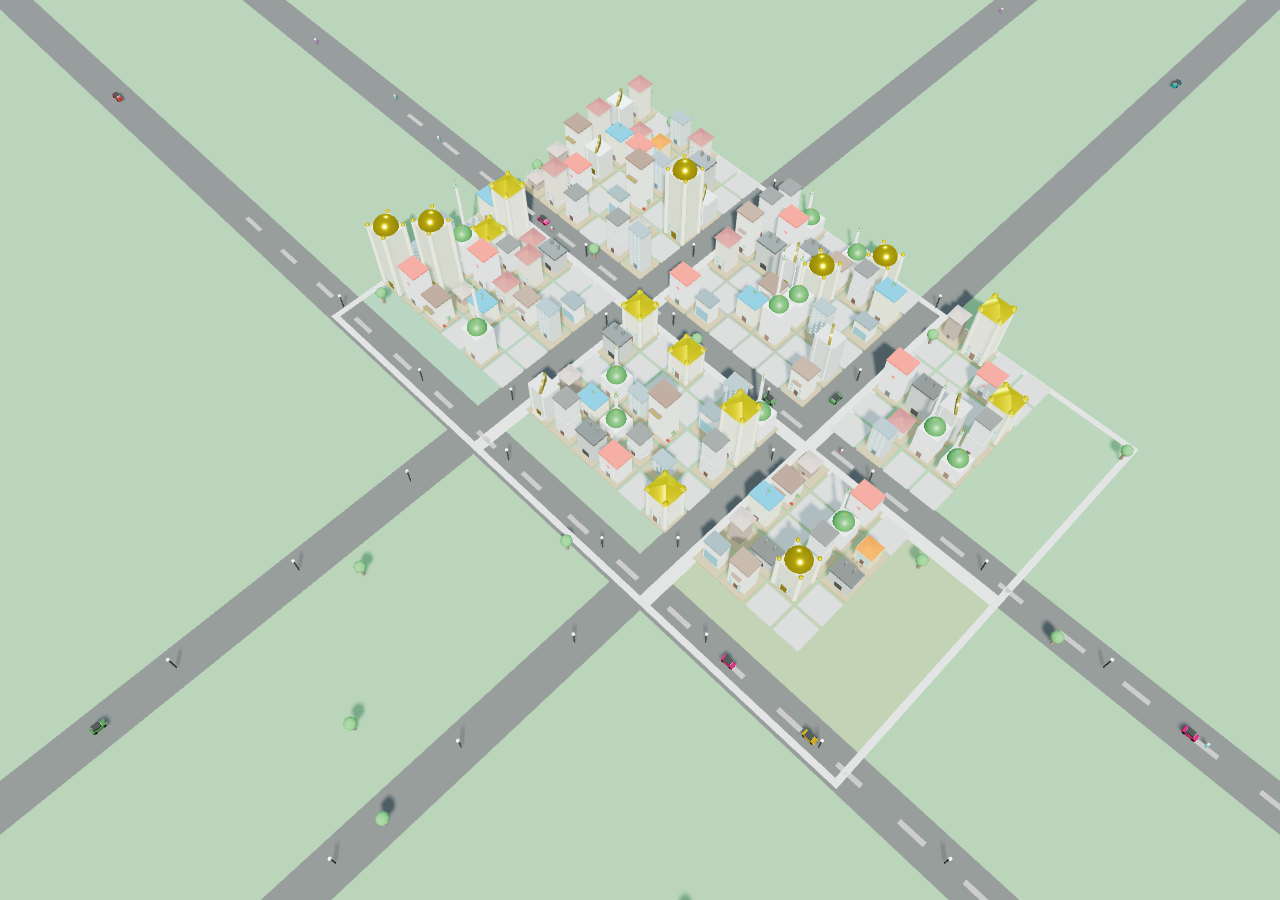
==== commit fb921c31: "🔧 إصلاح النقر على القطع + WebView Debugging" ====
--- a/app/src/main/assets/city/index.html
+++ b/app/src/main/assets/city/index.html
@@ -7,7 +7,7 @@
 <style>
   * { margin: 0; padding: 0; box-sizing: border-box; }
   html, body { width: 100%; height: 100%; overflow: hidden; background: #87CEEB; }
-  canvas { display: block; }
+  canvas { display: block; touch-action: none; pointer-events: auto; }
   #loading {
     position: absolute; top: 50%; left: 50%;
     transform: translate(-50%, -50%);
@@ -152,6 +152,15 @@
   raycaster = new THREE.Raycaster();
   mouse = new THREE.Vector2();
   renderer.domElement.addEventListener('click', onCanvasClick);
+  renderer.domElement.addEventListener('touchend', onCanvasClick);
+  renderer.domElement.addEventListener('touchstart', function(e) {
+    // نخزنو الموقع للـ touchend
+    if (e.touches.length > 0) {
+      const t = e.touches[0];
+      mouse.x = (t.clientX / window.innerWidth) * 2 - 1;
+      mouse.y = -(t.clientY / window.innerHeight) * 2 + 1;
+    }
+  }, { passive: true });
 
   clock = new THREE.Clock();
 
@@ -1842,8 +1851,17 @@
 
 // ═══ نقر ═══
 function onCanvasClick(event) {
-  mouse.x = (event.clientX / window.innerWidth) * 2 - 1;
-  mouse.y = -(event.clientY / window.innerHeight) * 2 + 1;
+  // ═══ نحسبو إحداثيات النقر ═══
+  if (event.changedTouches && event.changedTouches.length > 0) {
+    const t = event.changedTouches[0];
+    mouse.x = (t.clientX / window.innerWidth) * 2 - 1;
+    mouse.y = -(t.clientY / window.innerHeight) * 2 + 1;
+  } else if (event.clientX !== undefined) {
+    mouse.x = (event.clientX / window.innerWidth) * 2 - 1;
+    mouse.y = -(event.clientY / window.innerHeight) * 2 + 1;
+  } else {
+    return;
+  }
 
   raycaster.setFromCamera(mouse, camera);
   const meshes = Object.values(plotMeshes);
@@ -1857,15 +1875,36 @@
   });
 
   const hits = raycaster.intersectObjects(allMesh, false);
+  console.log('🎯 Hits:', hits.length);
+  
   if (hits.length > 0) {
     let obj = hits[0].object;
     // نصعدو حتى نلقاو المجموعة اللي فيها userData
-    while (obj && !obj.userData.id) obj = obj.parent;
-    if (obj && obj.userData.id) {
+    while (obj && (!obj.userData || !obj.userData.id)) obj = obj.parent;
+    
+    if (obj && obj.userData && obj.userData.id) {
       const plot = obj.userData;
-      if (window.AndroidBridge) {
+      console.log('✅ Plot clicked:', plot.id, 'ownerId:', plot.ownerId, 'buildingType:', plot.buildingType);
+      
+      // ═══ Visual Feedback - نغيّر لون القطعة مؤقتاً ═══
+      if (hits[0].object.material && hits[0].object.material.color) {
+        const origColor = hits[0].object.material.color.getHex();
+        hits[0].object.material.color.setHex(0xFFD700);
+        setTimeout(() => {
+          if (hits[0].object && hits[0].object.material) {
+            hits[0].object.material.color.setHex(origColor);
+          }
+        }, 200);
+      }
+      
+      // ═══ نرسلو لـ Java ═══
+      if (window.AndroidBridge && window.AndroidBridge.onPlotClick) {
         window.AndroidBridge.onPlotClick(JSON.stringify(plot));
+      } else {
+        console.error('❌ AndroidBridge غير موجود!');
       }
+    } else {
+      console.log('⚠️ ما لقيتش userData.id في الـ mesh');
     }
   }
 }
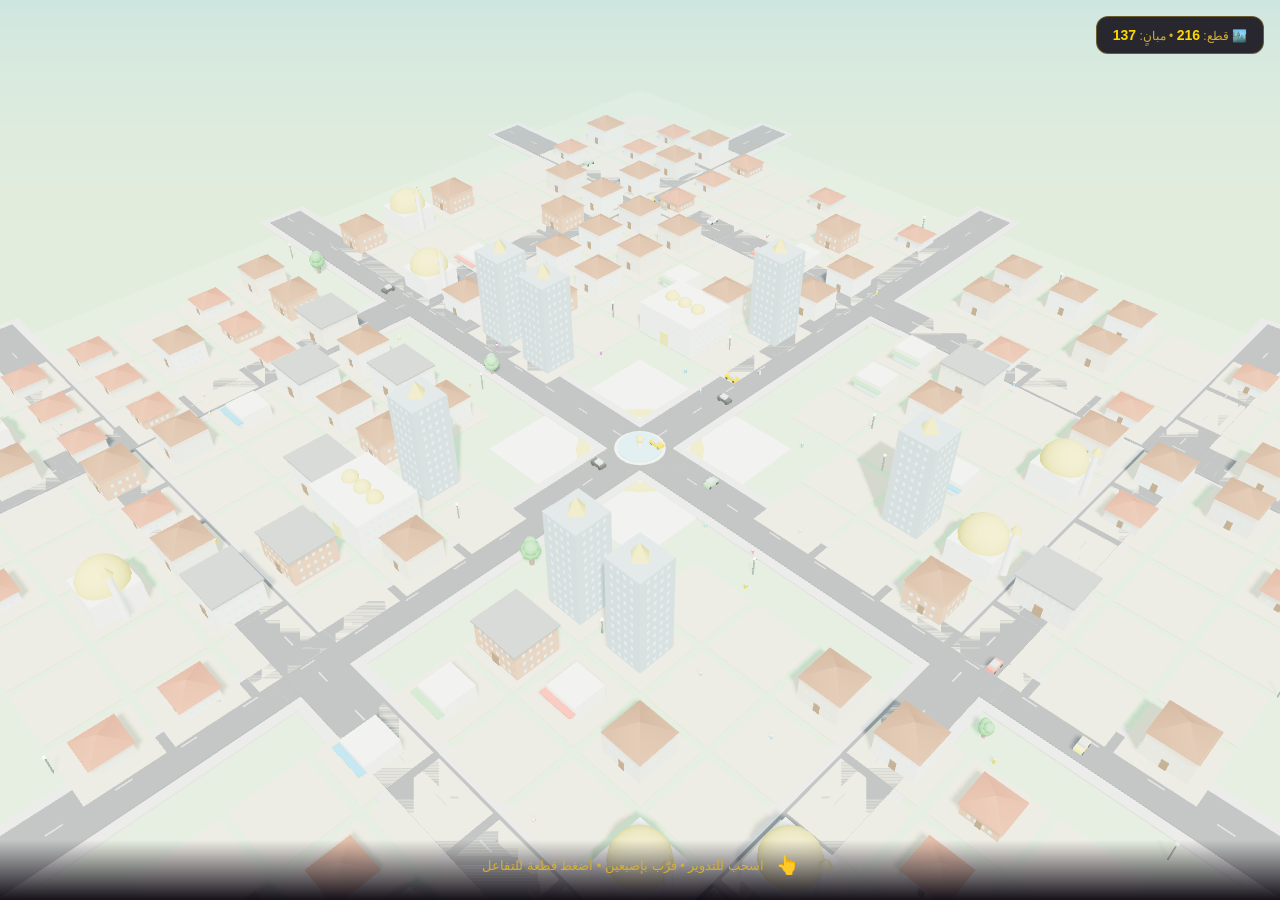
==== commit 021b2f81: "feat: realistic 3D city with buildings, trees, cars, citizens" ====
--- a/app/src/main/assets/city/index.html
+++ b/app/src/main/assets/city/index.html
@@ -1,22 +1,22 @@
 <!DOCTYPE html>
-<html lang="ar">
+<html lang="ar" dir="rtl">
 <head>
 <meta charset="UTF-8">
-<meta name="viewport" content="width=device-width, initial-scale=1.0, user-scalable=no">
+<meta name="viewport" content="width=device-width, initial-scale=1.0, user-scalable=no, viewport-fit=cover">
 <title>مدينة أُمّة</title>
 <style>
-  * { margin: 0; padding: 0; box-sizing: border-box; }
-  html, body { width: 100%; height: 100%; overflow: hidden; background: #87CEEB; }
-  canvas { display: block; touch-action: none; pointer-events: auto; }
+  * { margin: 0; padding: 0; box-sizing: border-box; -webkit-tap-highlight-color: transparent; }
+  html, body { width: 100%; height: 100%; overflow: hidden; background: #87CEEB; font-family: sans-serif; }
+  canvas { display: block; touch-action: none; }
+
   #loading {
     position: absolute; top: 50%; left: 50%;
     transform: translate(-50%, -50%);
-    color: #D4AF37; font-family: sans-serif; font-size: 16px;
-    text-align: center; z-index: 10;
-    background: rgba(0,0,0,0.7);
-    padding: 30px 40px;
-    border-radius: 20px;
+    color: #D4AF37; font-size: 15px; text-align: center;
+    z-index: 100; background: rgba(10,5,16,0.92);
+    padding: 30px 40px; border-radius: 20px;
     border: 2px solid #D4AF37;
+    box-shadow: 0 20px 60px rgba(0,0,0,0.5);
   }
   .spinner {
     border: 4px solid rgba(212, 175, 55, 0.2);
@@ -25,1904 +25,1066 @@
     animation: spin 1s linear infinite;
     margin: 0 auto 20px;
   }
-  @keyframes spin { 0% { transform: rotate(0deg); } 100% { transform: rotate(360deg); } }
+  @keyframes spin { to { transform: rotate(360deg); } }
+
+  #hud {
+    position: absolute; bottom: 0; left: 0; right: 0;
+    padding: 14px 20px 24px;
+    background: linear-gradient(to top, rgba(10,5,16,0.95), rgba(10,5,16,0));
+    color: #D4AF37; font-size: 13px; z-index: 50;
+    display: flex; justify-content: center; align-items: center; gap: 12px;
+    pointer-events: none;
+  }
+  #hud .icon { font-size: 18px; }
+
+  #info {
+    position: absolute; top: 16px; right: 16px;
+    background: rgba(10,5,16,0.85); color: #D4AF37;
+    padding: 10px 16px; border-radius: 12px;
+    font-size: 12px; z-index: 50;
+    border: 1px solid rgba(212,175,55,0.4);
+    backdrop-filter: blur(10px);
+  }
+  #info .num { color: #FFD700; font-weight: bold; font-size: 14px; }
+
+  #plotPanel {
+    position: absolute; top: 0; left: 0; right: 0; bottom: 0;
+    background: rgba(0,0,0,0.7); z-index: 200;
+    display: none; align-items: flex-end;
+    backdrop-filter: blur(4px);
+  }
+  #plotPanel.show { display: flex; }
+  #plotPanel .panel {
+    width: 100%; background: #1A0F2E;
+    border-top-left-radius: 24px; border-top-right-radius: 24px;
+    border-top: 2px solid #D4AF37;
+    padding: 24px 20px 40px;
+    animation: slideUp 0.3s ease-out;
+  }
+  @keyframes slideUp { from { transform: translateY(100%); } to { transform: translateY(0); } }
+  #plotPanel h3 { color: #D4AF37; font-size: 20px; margin-bottom: 6px; }
+  #plotPanel .coords { color: #9CA3AF; font-size: 12px; margin-bottom: 16px; }
+  #plotPanel .info-row { color: #F5F5F5; font-size: 13px; padding: 8px 0; border-bottom: 1px solid rgba(212,175,55,0.15); }
+  #plotPanel .info-row:last-of-type { border-bottom: none; }
+  #plotPanel .info-row b { color: #D4AF37; }
+  #plotPanel .btns { display: flex; gap: 10px; margin-top: 20px; }
+  #plotPanel button {
+    flex: 1; padding: 14px; border: none; border-radius: 12px;
+    font-size: 14px; font-weight: bold; font-family: inherit; cursor: pointer;
+  }
+  #plotPanel .btn-buy { background: linear-gradient(135deg, #FFD700, #D4AF37); color: #0A0510; }
+  #plotPanel .btn-build { background: linear-gradient(135deg, #9333EA, #6B21A8); color: #FFF; }
+  #plotPanel .btn-close { background: #2A1535; color: #F5F5F5; }
+  #plotPanel .price { color: #FFD700; font-size: 24px; font-weight: bold; margin: 12px 0; }
 </style>
 </head>
 <body>
+
 <div id="loading">
   <div class="spinner"></div>
-  ⏳ جاري تحميل المدينة
+  <div>جاري تحميل المدينة...</div>
+</div>
+
+<div id="info">
+  <span class="icon">🏙️</span>
+  قطع: <span class="num" id="plotCount">0</span> •
+  مبانٍ: <span class="num" id="buildingCount">0</span>
+</div>
+
+<div id="plotPanel">
+  <div class="panel">
+    <h3 id="pTitle">📍 قطعة أرض</h3>
+    <div class="coords" id="pCoords">(0, 0)</div>
+    <div id="pContent"></div>
+    <div class="btns">
+      <button class="btn-close" onclick="closePanel()">إغلاق</button>
+    </div>
+  </div>
+</div>
+
+<div id="hud">
+  <span class="icon">👆</span>
+  <span>اسحب للتدوير • قرّب بإصبعين • اضغط قطعة للتفاعل</span>
 </div>
 
 <script src="../avatar/libs/three.min.js"></script>
 <script src="../avatar/libs/OrbitControls.js"></script>
 
 <script>
-
-// ═══ Error Handler للتشخيص ═══
-window.onerror = function(msg, url, line, col, err) {
-  console.error('❌ ERROR:', msg, 'at line', line, ':', col);
-  var loading = document.getElementById('loading');
-  if (loading) {
-    loading.innerHTML = 
-      '<div style="color:#F44336;font-size:13px;max-width:400px;word-wrap:break-word;text-align:left;direction:ltr;">' +
-      '<b>❌ خطأ:</b><br>' +
-      msg + '<br>' +
-      '<small>Line ' + line + ':' + col + '</small>' +
-      '</div>';
-    loading.style.display = 'block';
-  }
-};
-// ═══ نهاية Error Handler ═══
-
-let scene, camera, renderer, controls;
-let clock;
-
-// ═══ بيانات المناطق ═══
-const DISTRICTS = {
-  "center":     { name: "الوسط التجاري", color: 0xD4AF37, x0: 0,  z0: 0,  building: "shop" },
-  "luxury":     { name: "الحي الراقي",    color: 0x9C27B0, x0: 7,  z0: 0,  building: "villa" },
-  "garden":     { name: "الحدائق",        color: 0x4CAF50, x0: 14, z0: 0,  building: "villa" },
-  "mid":        { name: "الحي المتوسط",   color: 0x2196F3, x0: 0,  z0: 7,  building: "house" },
-  "suburb":     { name: "الضواحي",        color: 0x757575, x0: 7,  z0: 7,  building: "house" },
-  "industrial": { name: "المنطقة الصناعية", color: 0xFF5722, x0: 14, z0: 7, building: "factory" }
-};
-
-const DISTRICT_SIZE = 7;  // 7x7 قطعة لكل منطقة
-
-let allPlots = [];
-let plotMeshes = {};
-let raycaster, mouse;
-let hoveredMesh = null;
-
-init();
-animate();
-
-function init() {
-  // Scene
-  scene = new THREE.Scene();
-  scene.background = new THREE.Color(0x87CEEB);
-  scene.fog = new THREE.Fog(0x87CEEB, 40, 90);
-
-  // Camera
-  camera = new THREE.PerspectiveCamera(45, window.innerWidth / window.innerHeight, 0.1, 300);
-  camera.position.set(22, 28, 22);
-
-  // Renderer
-  renderer = new THREE.WebGLRenderer({ antialias: true });
-  renderer.setSize(window.innerWidth, window.innerHeight);
-  renderer.setPixelRatio(Math.min(window.devicePixelRatio, 2));
-  renderer.shadowMap.enabled = true;
-  renderer.shadowMap.type = THREE.PCFSoftShadowMap;
-  renderer.toneMapping = THREE.ACESFilmicToneMapping;
-  renderer.toneMappingExposure = 1.2;
-  document.body.appendChild(renderer.domElement);
-
-  // ═══ إضاءة نهارية واقعية ═══
-  // Ambient (الهواء)
-  scene.add(new THREE.AmbientLight(0xffffff, 0.5));
-
-  // Hemisphere (السماء + الأرض)
-  const hemi = new THREE.HemisphereLight(0x87CEEB, 0x3D6E3D, 0.7);
-  scene.add(hemi);
-
-  // Sun (شمس)
-  const sun = new THREE.DirectionalLight(0xFFF8DC, 1.6);
-  sun.position.set(30, 50, 30);
-  sun.castShadow = true;
-  sun.shadow.mapSize.set(2048, 2048);
-  sun.shadow.camera.left = -40;
-  sun.shadow.camera.right = 40;
-  sun.shadow.camera.top = 40;
-  sun.shadow.camera.bottom = -40;
-  sun.shadow.camera.near = 1;
-  sun.shadow.camera.far = 100;
-  sun.shadow.bias = -0.0005;
-  scene.add(sun);
-
-  // Fill (إضاءة إضافية من العكس)
-  const fill = new THREE.DirectionalLight(0x87CEEB, 0.3);
-  fill.position.set(-20, 20, -20);
-  scene.add(fill);
-
-  // ═══ الأرض الكبيرة (Grass) ═══
-  const groundGeom = new THREE.PlaneGeometry(100, 100);
-  const groundMat = new THREE.MeshStandardMaterial({ color: 0x4A7C4A, roughness: 1 });
-  const ground = new THREE.Mesh(groundGeom, groundMat);
-  ground.rotation.x = -Math.PI / 2;
-  ground.position.set(10.5, -0.1, 10.5);
-  ground.receiveShadow = true;
-  scene.add(ground);
-
-  // ═══ الطرق ═══
-  drawRoads();
-
-  // ═══ Controls ═══
-  controls = new THREE.OrbitControls(camera, renderer.domElement);
-  controls.enableDamping = true;
-  controls.dampingFactor = 0.08;
-  controls.minDistance = 15;
-  controls.maxDistance = 70;
-  controls.maxPolarAngle = Math.PI / 2.2;
-  controls.minPolarAngle = Math.PI / 8;
-  controls.target.set(10.5, 0, 10.5);
-  controls.update();
-
-  // ═══ Raycasting ═══
-  raycaster = new THREE.Raycaster();
-  mouse = new THREE.Vector2();
-  renderer.domElement.addEventListener('click', onCanvasClick);
-  renderer.domElement.addEventListener('touchend', onCanvasClick);
-  renderer.domElement.addEventListener('touchstart', function(e) {
-    // نخزنو الموقع للـ touchend
-    if (e.touches.length > 0) {
-      const t = e.touches[0];
-      mouse.x = (t.clientX / window.innerWidth) * 2 - 1;
-      mouse.y = -(t.clientY / window.innerHeight) * 2 + 1;
+// ═══════════════════════════════════════════════════════════
+//  إعدادات عامة
+// ═══════════════════════════════════════════════════════════
+
+const GRID = 16;                 // 16×16 = 256 قطعة
+const TILE = 22;                 // كل قطعة 22 وحدة
+const WORLD_SIZE = GRID * TILE;  // إجمالي حجم العالم
+
+// ═══════════════════════════════════════════════════════════
+//  Scene + Camera + Renderer
+// ═══════════════════════════════════════════════════════════
+
+const scene = new THREE.Scene();
+scene.background = new THREE.Color(0x87CEEB);
+scene.fog = new THREE.Fog(0x87CEEB, 400, 1200);
+
+const camera = new THREE.PerspectiveCamera(
+  45, window.innerWidth / window.innerHeight, 1, 3000
+);
+camera.position.set(180, 220, 180);
+
+const renderer = new THREE.WebGLRenderer({ antialias: true, powerPreference: 'high-performance' });
+renderer.setSize(window.innerWidth, window.innerHeight);
+renderer.setPixelRatio(Math.min(window.devicePixelRatio, 2));
+renderer.shadowMap.enabled = true;
+renderer.shadowMap.type = THREE.PCFSoftShadowMap;
+renderer.outputEncoding = THREE.sRGBEncoding;
+renderer.toneMapping = THREE.ACESFilmicToneMapping;
+renderer.toneMappingExposure = 1.1;
+document.body.appendChild(renderer.domElement);
+
+const controls = new THREE.OrbitControls(camera, renderer.domElement);
+controls.enableDamping = true;
+controls.dampingFactor = 0.08;
+controls.minDistance = 80;
+controls.maxDistance = 800;
+controls.maxPolarAngle = Math.PI / 2.3;
+controls.target.set(0, 0, 0);
+controls.update();
+
+// ═══════════════════════════════════════════════════════════
+//  الإضاءة
+// ═══════════════════════════════════════════════════════════
+
+const ambient = new THREE.AmbientLight(0xffffff, 0.55);
+scene.add(ambient);
+
+const hemi = new THREE.HemisphereLight(0x87CEEB, 0x4A7C3F, 0.6);
+scene.add(hemi);
+
+const sun = new THREE.DirectionalLight(0xFFF4CC, 1.4);
+sun.position.set(250, 400, 200);
+sun.castShadow = true;
+sun.shadow.mapSize.width = 2048;
+sun.shadow.mapSize.height = 2048;
+sun.shadow.camera.near = 50;
+sun.shadow.camera.far = 1200;
+sun.shadow.camera.left = -400;
+sun.shadow.camera.right = 400;
+sun.shadow.camera.top = 400;
+sun.shadow.camera.bottom = -400;
+sun.shadow.bias = -0.0005;
+scene.add(sun);
+
+// ═══════════════════════════════════════════════════════════
+//  السماء مع تدرج لوني
+// ═══════════════════════════════════════════════════════════
+
+const skyGeo = new THREE.SphereGeometry(2000, 32, 16);
+const skyMat = new THREE.ShaderMaterial({
+  side: THREE.BackSide,
+  uniforms: {
+    topColor: { value: new THREE.Color(0x2E5FB8) },
+    bottomColor: { value: new THREE.Color(0xB8D9F0) },
+    offset: { value: 200 },
+    exponent: { value: 0.7 }
+  },
+  vertexShader: `
+    varying vec3 vWorldPos;
+    void main() {
+      vec4 wp = modelMatrix * vec4(position, 1.0);
+      vWorldPos = wp.xyz;
+      gl_Position = projectionMatrix * viewMatrix * wp;
     }
-  }, { passive: true });
-
-  clock = new THREE.Clock();
-
-  // نستقبل البيانات
-  window.setCityData = function(jsonStr) {
-    try {
-      const data = JSON.parse(jsonStr);
-      renderCity(data);
-    } catch(e) { console.error(e); }
-  };
-
-  // نخبرو Java
-  if (window.AndroidBridge) {
-    window.AndroidBridge.onReady();
-  }
-}
-
-// ═══ رسم الطرق ═══
-function drawRoads() {
-  const roadColor = 0x333333;
-  const lineColor = 0xFFFFFF;
-
-  // الطريق الأفقي (بين كل صفوف المناطق)
-  const roadH = new THREE.PlaneGeometry(100, 1.2);
-  const roadMatH = new THREE.MeshStandardMaterial({ color: roadColor, roughness: 0.9 });
-  const road1 = new THREE.Mesh(roadH, roadMatH);
-  road1.rotation.x = -Math.PI / 2;
-  road1.position.set(10.5, 0.01, 6.5);
-  road1.receiveShadow = true;
-  scene.add(road1);
-
-  const road2 = new THREE.Mesh(roadH, roadMatH);
-  road2.rotation.x = -Math.PI / 2;
-  road2.position.set(10.5, 0.01, 13.5);
-  road2.receiveShadow = true;
-  scene.add(road2);
-
-  // الطريق العمودي
-  const roadV = new THREE.PlaneGeometry(1.2, 100);
-  const road3 = new THREE.Mesh(roadV, roadMatH);
-  road3.rotation.x = -Math.PI / 2;
-  road3.position.set(6.5, 0.01, 10.5);
-  road3.receiveShadow = true;
-  scene.add(road3);
-
-  const road4 = new THREE.Mesh(roadV, roadMatH);
-  road4.rotation.x = -Math.PI / 2;
-  road4.position.set(13.5, 0.01, 10.5);
-  road4.receiveShadow = true;
-  scene.add(road4);
-
-  // خطوط بيضاء متقطعة (على الطرق الأفقية)
-  const lineMat = new THREE.MeshBasicMaterial({ color: lineColor });
-  for (let x = -5; x < 30; x += 2) {
-    const dash1 = new THREE.Mesh(new THREE.PlaneGeometry(0.8, 0.15), lineMat);
-    dash1.rotation.x = -Math.PI / 2;
-    dash1.position.set(x, 0.02, 6.5);
-    scene.add(dash1);
-
-    const dash2 = new THREE.Mesh(new THREE.PlaneGeometry(0.8, 0.15), lineMat);
-    dash2.rotation.x = -Math.PI / 2;
-    dash2.position.set(x, 0.02, 13.5);
-    scene.add(dash2);
-  }
-}
-
-// ═══ رسم المدينة ═══
-function renderCity(plots) {
-  document.getElementById('loading').style.display = 'none';
-  allPlots = plots;
-
-  // نحذفو القديم
-  Object.values(plotMeshes).forEach(m => {
-    if (m.parent) m.parent.remove(m);
-  });
-  plotMeshes = {};
-
-  // نرسم المناطق
-  Object.keys(DISTRICTS).forEach(did => {
-    drawDistrictZone(DISTRICTS[did]);
-  });
-
-  // نرسم القطع
-  plots.forEach(plot => {
-    drawPlot(plot);
-  });
-
-  // نزيدو الأشجار + أعمدة الإنارة
-  drawTreesAndLamps();
-
-  // ═══ الحياة في المدينة ═══
-  drawMovingCars();
-  drawWalkingCitizens();
-  drawClouds();
-  drawBirds();
-  drawFountains();
-}
-
-// ═══ منطقة (خلفية ملونة) ═══
-function drawDistrictZone(d) {
-  const zoneGeom = new THREE.PlaneGeometry(7, 7);
-  const zoneMat = new THREE.MeshStandardMaterial({
-    color: d.color,
-    transparent: true,
-    opacity: 0.12,
-    side: THREE.DoubleSide
-  });
-  const zone = new THREE.Mesh(zoneGeom, zoneMat);
-  zone.rotation.x = -Math.PI / 2;
-  zone.position.set(d.x0 + 3.5, 0.005, d.z0 + 3.5);
-  scene.add(zone);
-
-  // رصيف
-  const sidewalkMat = new THREE.MeshStandardMaterial({ color: 0xC0C0C0, roughness: 0.9 });
-  const sw1 = new THREE.Mesh(new THREE.PlaneGeometry(7, 0.2), sidewalkMat);
-  sw1.rotation.x = -Math.PI / 2;
-  sw1.position.set(d.x0 + 3.5, 0.02, d.z0 + 0.1);
-  scene.add(sw1);
-
-  const sw2 = new THREE.Mesh(new THREE.PlaneGeometry(7, 0.2), sidewalkMat);
-  sw2.rotation.x = -Math.PI / 2;
-  sw2.position.set(d.x0 + 3.5, 0.02, d.z0 + 6.9);
-  scene.add(sw2);
-
-  const sw3 = new THREE.Mesh(new THREE.PlaneGeometry(0.2, 7), sidewalkMat);
-  sw3.rotation.x = -Math.PI / 2;
-  sw3.position.set(d.x0 + 0.1, 0.02, d.z0 + 3.5);
-  scene.add(sw3);
-
-  const sw4 = new THREE.Mesh(new THREE.PlaneGeometry(0.2, 7), sidewalkMat);
-  sw4.rotation.x = -Math.PI / 2;
-  sw4.position.set(d.x0 + 6.9, 0.02, d.z0 + 3.5);
-  scene.add(sw4);
-}
-
-// ═══ قطعة أرض ═══
-function drawPlot(plot) {
-  const group = new THREE.Group();
-  group.position.set(plot.x + 0.5, 0, plot.z + 0.5);
-  group.userData = plot;
-
-  const plotBase = new THREE.Mesh(
-    new THREE.BoxGeometry(0.9, 0.05, 0.9),
-    new THREE.MeshStandardMaterial({
-      color: (plot.ownerId && plot.ownerId.length > 0) ? 0x8B6F47 : 0x9E9E9E,
-      roughness: 0.9
-    })
+  `,
+  fragmentShader: `
+    uniform vec3 topColor;
+    uniform vec3 bottomColor;
+    uniform float offset;
+    uniform float exponent;
+    varying vec3 vWorldPos;
+    void main() {
+      float h = normalize(vWorldPos + vec3(0.0, offset, 0.0)).y;
+      float f = max(pow(max(h, 0.0), exponent), 0.0);
+      gl_FragColor = vec4(mix(bottomColor, topColor, f), 1.0);
+    }
+  `
+});
+const sky = new THREE.Mesh(skyGeo, skyMat);
+scene.add(sky);
+
+// ═══════════════════════════════════════════════════════════
+//  الأرض (عشب)
+// ═══════════════════════════════════════════════════════════
+
+const groundMat = new THREE.MeshLambertMaterial({ color: 0x6BA85A });
+const ground = new THREE.Mesh(new THREE.PlaneGeometry(3000, 3000), groundMat);
+ground.rotation.x = -Math.PI / 2;
+ground.receiveShadow = true;
+scene.add(ground);
+
+// أرضية المدينة (مربعة)
+const cityGroundMat = new THREE.MeshLambertMaterial({ color: 0x7CBF6A });
+const cityGround = new THREE.Mesh(new THREE.PlaneGeometry(WORLD_SIZE + 40, WORLD_SIZE + 40), cityGroundMat);
+cityGround.rotation.x = -Math.PI / 2;
+cityGround.position.y = 0.02;
+cityGround.receiveShadow = true;
+scene.add(cityGround);
+
+// ═══════════════════════════════════════════════════════════
+//  الطرق
+// ═══════════════════════════════════════════════════════════
+
+const roadMat = new THREE.MeshLambertMaterial({ color: 0x3A3A3A });
+const sidewalkMat = new THREE.MeshLambertMaterial({ color: 0xA8A29A });
+const lineMat = new THREE.MeshBasicMaterial({ color: 0xFFFFFF });
+
+function makeRoad(cx, cz, w, d, horizontal) {
+  // الرصيف (أوسع)
+  const sidewalk = new THREE.Mesh(
+    new THREE.BoxGeometry(w + 6, 0.6, d + 6),
+    sidewalkMat
   );
-  plotBase.position.y = 0.025;
-  plotBase.receiveShadow = true;
-  plotBase.userData = plot;
-  group.add(plotBase);
-
-  scene.add(group);
-  plotMeshes[plot.id] = group;
-
-  // مبنى
-  if (plot.buildingType && plot.buildingType.length > 0) {
-    addRealisticBuilding(group, plot);
-  } else if (plot.ownerId && plot.ownerId.length > 0) {
-    // قطعة فارغة مملوكة
-    const fence = new THREE.Mesh(
-      new THREE.BoxGeometry(0.85, 0.02, 0.85),
-      new THREE.MeshStandardMaterial({ color: 0x8B6F47, roughness: 0.9 })
+  sidewalk.position.set(cx, 0.3, cz);
+  sidewalk.receiveShadow = true;
+  scene.add(sidewalk);
+
+  // الطريق
+  const road = new THREE.Mesh(new THREE.BoxGeometry(w, 0.8, d), roadMat);
+  road.position.set(cx, 0.4, cz);
+  road.receiveShadow = true;
+  scene.add(road);
+
+  // الخط الأصفر في الوسط (متقطع)
+  const lineCount = Math.floor((horizontal ? w : d) / 8);
+  for (let i = 0; i < lineCount; i += 2) {
+    const line = new THREE.Mesh(
+      new THREE.BoxGeometry(horizontal ? 4 : 0.4, 0.1, horizontal ? 0.4 : 4),
+      lineMat
     );
-    fence.position.y = 0.06;
-    group.add(fence);
-  }
-}
-
-// ═══ مبنى واقعي ═══
-function addRealisticBuilding(group, plot) {
-  const level = plot.buildingLevel || 1;
-  const type = plot.buildingType;
-
-  // ═══ المبانى الأساسية ═══
-  if (type === "hut") {
-    buildHut(group, level);
-  } else if (type === "house") {
-    buildHouse(group, level);
-  } else if (type === "duplex") {
-    buildDuplex(group, level);
-  } else if (type === "garden_house") {
-    buildGardenHouse(group, level);
-  } else if (type === "apartment") {
-    buildApartment(group, level);
-  } else if (type === "villa") {
-    buildVilla(group, level);
-  } else if (type === "luxury_villa") {
-    buildLuxuryVilla(group, level);
-  } else if (type === "palace") {
-    buildPalace(group, level);
-  } else if (type === "royal_palace") {
-    buildRoyalPalace(group, level);
-
-  // ═══ المبانى العامة ═══
-  } else if (type === "mosque") {
-    buildMosque(group, level);
-  } else if (type === "school") {
-    buildSchool(group, level);
-  } else if (type === "hospital") {
-    buildHospital(group, level);
-  } else if (type === "bank") {
-    buildBank(group, level);
-  } else if (type === "restaurant") {
-    buildRestaurant(group, level);
-
-  // ═══ المبانى التجارية ═══
-  } else if (type === "shop") {
-    buildShop(group, level);
-  } else if (type === "factory") {
-    buildFactory(group, level);
-
-  // ═══ الافتراضي ═══
-  } else {
-    buildHouse(group, level);
-  }
-}
-
-// ═══ منزل ═══
-function buildHouse(group, level) {
-  const h = 0.35 + level * 0.12;
-  const w = 0.55;
-
-  // الجدران
-  const wallsMat = new THREE.MeshStandardMaterial({ color: 0xE8D5B7, roughness: 0.8 });
-  const walls = new THREE.Mesh(new THREE.BoxGeometry(w, h, w), wallsMat);
-  walls.position.y = h / 2 + 0.05;
-  walls.castShadow = true;
-  walls.receiveShadow = true;
-  group.add(walls);
-
-  // السقف (هرمي)
-  const roofMat = new THREE.MeshStandardMaterial({ color: 0x8B3A3A, roughness: 0.7 });
-  const roof = new THREE.Mesh(
-    new THREE.ConeGeometry(w * 0.85, 0.2, 4),
-    roofMat
-  );
-  roof.position.y = h + 0.15;
-  roof.rotation.y = Math.PI / 4;
-  roof.castShadow = true;
-  group.add(roof);
-
-  // الباب
-  const doorMat = new THREE.MeshStandardMaterial({ color: 0x4E342E });
-  const door = new THREE.Mesh(new THREE.BoxGeometry(0.12, 0.18, 0.02), doorMat);
-  door.position.set(0, 0.14, w / 2 + 0.01);
-  group.add(door);
-
-  // نوافذ
-  addWindows(group, w, h, level);
-
-  // شجرة صغيرة
-  addTree(group, w / 2 + 0.1, 0.05, 0.15);
-}
-
-// ═══ فيلا ═══
-function buildVilla(group, level) {
-  const h = 0.5 + level * 0.15;
-  const w = 0.65;
-
-  // الجدران
-  const wallsMat = new THREE.MeshStandardMaterial({ color: 0xFFF8E7, roughness: 0.7 });
-  const walls = new THREE.Mesh(new THREE.BoxGeometry(w, h, w * 0.8), wallsMat);
-  walls.position.y = h / 2 + 0.05;
-  walls.castShadow = true;
-  walls.receiveShadow = true;
-  group.add(walls);
-
-  // سقف مسطح
-  const roofMat = new THREE.MeshStandardMaterial({ color: 0x6D4C41 });
-  const roof = new THREE.Mesh(new THREE.BoxGeometry(w + 0.05, 0.06, w * 0.8 + 0.05), roofMat);
-  roof.position.y = h + 0.08;
-  roof.castShadow = true;
-  group.add(roof);
-
-  // شرفة علوية
-  if (level >= 2) {
-    const balcony = new THREE.Mesh(
-      new THREE.BoxGeometry(w * 0.5, 0.02, 0.15),
-      new THREE.MeshStandardMaterial({ color: 0x6D4C41 })
+    const off = -((horizontal ? w : d) / 2) + 4 + i * 8;
+    line.position.set(
+      horizontal ? cx + off : cx,
+      0.85,
+      horizontal ? cz : cz + off
     );
-    balcony.position.set(0, h * 0.65, w * 0.45);
-    balcony.castShadow = true;
-    group.add(balcony);
-  }
-
-  // باب
-  const door = new THREE.Mesh(
-    new THREE.BoxGeometry(0.14, 0.22, 0.02),
-    new THREE.MeshStandardMaterial({ color: 0x3E2723 })
-  );
-  door.position.set(0, 0.16, w * 0.4 + 0.01);
-  group.add(door);
-
-  // نوافذ
-  addWindows(group, w, h, level);
-
-  // مسبح صغير
-  const pool = new THREE.Mesh(
-    new THREE.BoxGeometry(0.15, 0.02, 0.15),
-    new THREE.MeshStandardMaterial({ color: 0x4FC3F7, roughness: 0.2 })
-  );
-  pool.position.set(-w * 0.45, 0.06, -w * 0.2);
-  group.add(pool);
-
-  // شجرتين
-  addTree(group, -w / 2 - 0.08, 0.05, 0.12);
-  addTree(group, w / 2 + 0.05, 0.05, 0.1);
-}
-
-// ═══ قصر ═══
-function buildPalace(group, level) {
-  const h = 0.7 + level * 0.18;
-  const w = 0.75;
-
-  // جسم مركزي
-  const wallsMat = new THREE.MeshStandardMaterial({ color: 0xFFFACD, roughness: 0.5 });
-  const walls = new THREE.Mesh(new THREE.BoxGeometry(w, h, w), wallsMat);
-  walls.position.y = h / 2 + 0.05;
-  walls.castShadow = true;
-  walls.receiveShadow = true;
-  group.add(walls);
-
-  // سقف ذهبي
-  const roofMat = new THREE.MeshStandardMaterial({ color: 0xFFD700, roughness: 0.3, metalness: 0.6 });
-  const roof = new THREE.Mesh(
-    new THREE.ConeGeometry(w * 0.8, 0.3, 4),
-    roofMat
-  );
-  roof.position.y = h + 0.2;
-  roof.rotation.y = Math.PI / 4;
-  roof.castShadow = true;
-  group.add(roof);
-
-  // 4 أبراج صغيرة
-  const towerMat = new THREE.MeshStandardMaterial({ color: 0xFFFACD });
-  for (let i = 0; i < 4; i++) {
-    const tx = (i < 2) ? -1 : 1;
-    const tz = (i % 2 === 0) ? -1 : 1;
-    const tower = new THREE.Mesh(new THREE.CylinderGeometry(0.08, 0.08, h + 0.1, 8), towerMat);
-    tower.position.set(tx * w * 0.45, (h + 0.1) / 2 + 0.05, tz * w * 0.45);
-    tower.castShadow = true;
-    group.add(tower);
-
-    const tRoof = new THREE.Mesh(
-      new THREE.ConeGeometry(0.1, 0.15, 8),
-      roofMat
-    );
-    tRoof.position.set(tx * w * 0.45, h + 0.2, tz * w * 0.45);
-    tRoof.castShadow = true;
-    group.add(tRoof);
-  }
-
-  // باب كبير
-  const door = new THREE.Mesh(
-    new THREE.BoxGeometry(0.16, 0.28, 0.02),
-    new THREE.MeshStandardMaterial({ color: 0x6D4C41, metalness: 0.3 })
-  );
-  door.position.set(0, 0.19, w / 2 + 0.01);
-  group.add(door);
-
-  addWindows(group, w, h, level);
-}
-
-// ═══ متجر ═══
-function buildShop(group, level) {
-  const h = 0.35 + level * 0.1;
-  const w = 0.6;
-
-  const wallsMat = new THREE.MeshStandardMaterial({ color: 0xFAFAFA, roughness: 0.7 });
-  const walls = new THREE.Mesh(new THREE.BoxGeometry(w, h, w * 0.7), wallsMat);
-  walls.position.y = h / 2 + 0.05;
-  walls.castShadow = true;
-  walls.receiveShadow = true;
-  group.add(walls);
-
-  // سقف مسطح
-  const roof = new THREE.Mesh(
-    new THREE.BoxGeometry(w + 0.04, 0.05, w * 0.7 + 0.04),
-    new THREE.MeshStandardMaterial({ color: 0x455A64 })
-  );
-  roof.position.y = h + 0.07;
-  roof.castShadow = true;
-  group.add(roof);
-
-  // واجهة زجاجية
-  const glassMat = new THREE.MeshStandardMaterial({
-    color: 0x4FC3F7, transparent: true, opacity: 0.7, roughness: 0.1, metalness: 0.4
-  });
-  const glass = new THREE.Mesh(new THREE.BoxGeometry(w * 0.8, h * 0.5, 0.02), glassMat);
-  glass.position.set(0, h * 0.4, w * 0.35 + 0.01);
-  group.add(glass);
-
-  // لافتة
-  const sign = new THREE.Mesh(
-    new THREE.BoxGeometry(w * 0.7, 0.06, 0.02),
-    new THREE.MeshStandardMaterial({
-      color: 0xD4AF37, emissive: 0xD4AF37, emissiveIntensity: 0.4
-    })
-  );
-  sign.position.set(0, h + 0.02, w * 0.35);
-  group.add(sign);
-}
-
-// ═══ مصنع ═══
-function buildFactory(group, level) {
-  const h = 0.4 + level * 0.08;
-  const w = 0.75;
-
-  const wallsMat = new THREE.MeshStandardMaterial({ color: 0x9E9E9E, roughness: 0.9 });
-  const walls = new THREE.Mesh(new THREE.BoxGeometry(w, h, w * 0.7), wallsMat);
-  walls.position.y = h / 2 + 0.05;
-  walls.castShadow = true;
-  walls.receiveShadow = true;
-  group.add(walls);
-
-  // سقف مسطح معدني
-  const roof = new THREE.Mesh(
-    new THREE.BoxGeometry(w + 0.04, 0.06, w * 0.7 + 0.04),
-    new THREE.MeshStandardMaterial({ color: 0x616161, metalness: 0.5, roughness: 0.4 })
-  );
-  roof.position.y = h + 0.08;
-  roof.castShadow = true;
-  group.add(roof);
-
-  // 2 مداخن
-  const chimneyMat = new THREE.MeshStandardMaterial({ color: 0x424242 });
-  const c1 = new THREE.Mesh(new THREE.CylinderGeometry(0.04, 0.05, 0.25, 8), chimneyMat);
-  c1.position.set(-w * 0.2, h + 0.2, -w * 0.15);
-  c1.castShadow = true;
-  group.add(c1);
-
-  const c2 = new THREE.Mesh(new THREE.CylinderGeometry(0.04, 0.05, 0.25, 8), chimneyMat);
-  c2.position.set(w * 0.2, h + 0.2, -w * 0.15);
-  c2.castShadow = true;
-  group.add(c2);
-
-  // باب صناعي
-  const door = new THREE.Mesh(
-    new THREE.BoxGeometry(0.25, 0.22, 0.02),
-    new THREE.MeshStandardMaterial({ color: 0x212121 })
-  );
-  door.position.set(0, 0.16, w * 0.35 + 0.01);
-  group.add(door);
-}
-
-
-// ═══ كوخ خشبي (مستوى 1) ═══
-function buildHut(group, level) {
-  const h = 0.25 + level * 0.08;
-  const w = 0.45;
-
-  // جدران خشبية
-  const wallsMat = new THREE.MeshStandardMaterial({ color: 0x8D6E63, roughness: 1 });
-  const walls = new THREE.Mesh(new THREE.BoxGeometry(w, h, w), wallsMat);
-  walls.position.y = h / 2 + 0.05;
-  walls.castShadow = true;
-  walls.receiveShadow = true;
-  group.add(walls);
-
-  // سقف قش
-  const roofMat = new THREE.MeshStandardMaterial({ color: 0xA1887F, roughness: 1 });
-  const roof = new THREE.Mesh(new THREE.ConeGeometry(w * 0.9, 0.18, 4), roofMat);
-  roof.position.y = h + 0.14;
-  roof.rotation.y = Math.PI / 4;
-  roof.castShadow = true;
-  group.add(roof);
-
-  // باب خشبي
-  const door = new THREE.Mesh(
-    new THREE.BoxGeometry(0.1, 0.15, 0.02),
-    new THREE.MeshStandardMaterial({ color: 0x4E342E })
-  );
-  door.position.set(0, 0.12, w / 2 + 0.01);
-  group.add(door);
-
-  // شجرة
-  addTree(group, w / 2 + 0.1, 0.05, 0.12);
-}
-
-// ═══ دوبلكس (طابقين) ═══
-function buildDuplex(group, level) {
-  const h = 0.5 + level * 0.12;
-  const w = 0.55;
-
-  // الطابق الأرضي
-  const wallsMat = new THREE.MeshStandardMaterial({ color: 0xE0E0E0, roughness: 0.7 });
-  const ground = new THREE.Mesh(new THREE.BoxGeometry(w, h * 0.5, w), wallsMat);
-  ground.position.y = h * 0.25 + 0.05;
-  ground.castShadow = true;
-  ground.receiveShadow = true;
-  group.add(ground);
-
-  // الطابق الأول
-  const first = new THREE.Mesh(new THREE.BoxGeometry(w * 0.95, h * 0.5, w * 0.95), wallsMat);
-  first.position.y = h * 0.75 + 0.05;
-  first.castShadow = true;
-  group.add(first);
-
-  // سقف
-  const roofMat = new THREE.MeshStandardMaterial({ color: 0x424242 });
-  const roof = new THREE.Mesh(new THREE.BoxGeometry(w + 0.03, 0.04, w + 0.03), roofMat);
-  roof.position.y = h + 0.07;
-  roof.castShadow = true;
-  group.add(roof);
-
-  // باب
-  const door = new THREE.Mesh(
-    new THREE.BoxGeometry(0.14, 0.2, 0.02),
-    new THREE.MeshStandardMaterial({ color: 0x3E2723 })
-  );
-  door.position.set(0, 0.15, w / 2 + 0.01);
-  group.add(door);
-
-  // نوافذ الطابقين
-  const winMat = new THREE.MeshStandardMaterial({
-    color: 0x4FC3F7, emissive: 0x4FC3F7, emissiveIntensity: 0.3
-  });
-  for (let y of [h * 0.3, h * 0.8]) {
-    for (let x of [-w * 0.25, w * 0.25]) {
-      const win = new THREE.Mesh(new THREE.BoxGeometry(0.06, 0.06, 0.01), winMat);
-      win.position.set(x, y, w / 2 + 0.005);
-      group.add(win);
-    }
-  }
-}
-
-
-// ═══ منزل بحديقة ═══
-function buildGardenHouse(group, level) {
-  const h = 0.4 + level * 0.1;
-  const w = 0.5;
-
-  // الجدران
-  const wallsMat = new THREE.MeshStandardMaterial({ color: 0xFFF8E1, roughness: 0.7 });
-  const walls = new THREE.Mesh(new THREE.BoxGeometry(w, h, w), wallsMat);
-  walls.position.y = h / 2 + 0.05;
-  walls.castShadow = true;
-  walls.receiveShadow = true;
-  group.add(walls);
-
-  // سقف قرميدي
-  const roofMat = new THREE.MeshStandardMaterial({ color: 0xC62828, roughness: 0.7 });
-  const roof = new THREE.Mesh(
-    new THREE.ConeGeometry(w * 0.85, 0.2, 4),
-    roofMat
-  );
-  roof.rotation.y = Math.PI / 4;
-  roof.position.y = h + 0.15;
-  roof.castShadow = true;
-  group.add(roof);
-
-  // باب خشبي
-  const door = new THREE.Mesh(
-    new THREE.BoxGeometry(0.11, 0.17, 0.02),
-    new THREE.MeshStandardMaterial({ color: 0x4E342E })
-  );
-  door.position.set(0, 0.13, w / 2 + 0.01);
-  group.add(door);
-
-  // نوافذ
-  const winMat = new THREE.MeshStandardMaterial({
-    color: 0x4FC3F7, emissive: 0x4FC3F7, emissiveIntensity: 0.3
-  });
-  for (let col = -1; col <= 1; col += 2) {
-    const win = new THREE.Mesh(new THREE.BoxGeometry(0.07, 0.07, 0.01), winMat);
-    win.position.set(col * w * 0.25, h * 0.6, w / 2 + 0.005);
-    group.add(win);
-  }
-
-  // ═══ حديقة (سياج + شجر + زهور) ═══
-  // سياج خشبي
-  const fenceMat = new THREE.MeshStandardMaterial({ color: 0x8D6E63, roughness: 0.9 });
-  const fencePoints = [
-    { x: -w * 0.5, z: -w * 0.5, rotY: 0 },
-    { x: w * 0.5, z: -w * 0.5, rotY: 0 },
-    { x: -w * 0.5, z: w * 0.5, rotY: 0 },
-    { x: w * 0.5, z: w * 0.5, rotY: 0 },
-  ];
-  fencePoints.forEach(p => {
-    const fence = new THREE.Mesh(
-      new THREE.BoxGeometry(w * 1.5, 0.06, 0.02),
-      fenceMat
-    );
-    fence.position.set(p.x * 1.5, 0.05, p.z * 1.5);
-    fence.rotation.y = (p.z > 0) ? 0 : Math.PI / 2;
-    group.add(fence);
-  });
-
-  // شجرتين
-  addTree(group, -w * 0.7, 0.05, 0.12);
-  addTree(group, w * 0.7, 0.05, 0.1);
-
-  // زهور صغيرة (3 ألوان)
-  const flowerColors = [0xE91E63, 0xFF9800, 0xFFEB3B];
-  for (let i = 0; i < 5; i++) {
-    const flower = new THREE.Mesh(
-      new THREE.SphereGeometry(0.025, 6, 6),
-      new THREE.MeshStandardMaterial({ 
-        color: flowerColors[i % 3], 
-        emissive: flowerColors[i % 3], 
-        emissiveIntensity: 0.3 
-      })
-    );
-    const fx = -w * 0.7 + (i * 0.15);
-    flower.position.set(fx, 0.08, w * 0.7);
-    group.add(flower);
-  }
-}
-
-// ═══ شقة (5+ طوابق) ═══
-function buildApartment(group, level) {
-  const floors = 3 + level;
-  const floorH = 0.15;
-  const h = floors * floorH;
-  const w = 0.6;
-
-  // الجسم الرئيسي
-  const wallsMat = new THREE.MeshStandardMaterial({ color: 0xB0BEC5, roughness: 0.6 });
-  const walls = new THREE.Mesh(new THREE.BoxGeometry(w, h, w * 0.7), wallsMat);
-  walls.position.y = h / 2 + 0.05;
-  walls.castShadow = true;
-  walls.receiveShadow = true;
-  group.add(walls);
-
-  // سقف
-  const roof = new THREE.Mesh(
-    new THREE.BoxGeometry(w + 0.03, 0.04, w * 0.7 + 0.03),
-    new THREE.MeshStandardMaterial({ color: 0x546E7A })
-  );
-  roof.position.y = h + 0.07;
-  roof.castShadow = true;
-  group.add(roof);
-
-  // نوافذ متعددة
-  const winMat = new THREE.MeshStandardMaterial({
-    color: 0x81D4FA, emissive: 0x81D4FA, emissiveIntensity: 0.4
-  });
-  for (let f = 0; f < floors; f++) {
-    const y = 0.15 + f * floorH;
-    for (let col = -1; col <= 1; col++) {
-      const win = new THREE.Mesh(new THREE.BoxGeometry(0.08, 0.08, 0.01), winMat);
-      win.position.set(col * w * 0.28, y, w * 0.35 + 0.005);
-      group.add(win);
-    }
-  }
-
-  // باب
-  const door = new THREE.Mesh(
-    new THREE.BoxGeometry(0.14, 0.2, 0.02),
-    new THREE.MeshStandardMaterial({ color: 0x37474F })
-  );
-  door.position.set(0, 0.15, w * 0.35 + 0.01);
-  group.add(door);
-}
-
-// ═══ فيلا فخمة (مسبح + سيارة) ═══
-function buildLuxuryVilla(group, level) {
-  const h = 0.55 + level * 0.15;
-  const w = 0.7;
-
-  // الجسم الرئيسي
-  const wallsMat = new THREE.MeshStandardMaterial({ color: 0xFFF8E1, roughness: 0.5 });
-  const walls = new THREE.Mesh(new THREE.BoxGeometry(w, h, w * 0.85), wallsMat);
-  walls.position.y = h / 2 + 0.05;
-  walls.castShadow = true;
-  walls.receiveShadow = true;
-  group.add(walls);
-
-  // سقف
-  const roof = new THREE.Mesh(
-    new THREE.BoxGeometry(w + 0.05, 0.05, w * 0.85 + 0.05),
-    new THREE.MeshStandardMaterial({ color: 0x5D4037 })
-  );
-  roof.position.y = h + 0.08;
-  roof.castShadow = true;
-  group.add(roof);
-
-  // شرفة علوية
-  const balcony = new THREE.Mesh(
-    new THREE.BoxGeometry(w * 0.6, 0.02, 0.2),
-    new THREE.MeshStandardMaterial({ color: 0x5D4037 })
-  );
-  balcony.position.set(0, h * 0.7, w * 0.5);
-  balcony.castShadow = true;
-  group.add(balcony);
-
-  // درابزين
-  const rail = new THREE.Mesh(
-    new THREE.BoxGeometry(w * 0.6, 0.06, 0.01),
-    new THREE.MeshStandardMaterial({ color: 0xFFD700, metalness: 0.6 })
-  );
-  rail.position.set(0, h * 0.72, w * 0.6);
-  group.add(rail);
-
-  // نوافذ كبيرة
-  const winMat = new THREE.MeshStandardMaterial({
-    color: 0x81D4FA, transparent: true, opacity: 0.8,
-    emissive: 0x81D4FA, emissiveIntensity: 0.2
-  });
-  for (let f = 0; f < 2; f++) {
-    for (let col = -1; col <= 1; col += 2) {
-      const win = new THREE.Mesh(new THREE.BoxGeometry(0.12, 0.12, 0.01), winMat);
-      win.position.set(col * w * 0.25, 0.25 + f * h * 0.4, w * 0.43 + 0.005);
-      group.add(win);
-    }
-  }
-
-  // مسبح
-  const pool = new THREE.Mesh(
-    new THREE.BoxGeometry(0.2, 0.03, 0.15),
-    new THREE.MeshStandardMaterial({ color: 0x4FC3F7, roughness: 0.1 })
-  );
-  pool.position.set(-w * 0.5, 0.07, -w * 0.1);
-  group.add(pool);
-
-  // سيارة صغيرة
-  const carBody = new THREE.Mesh(
-    new THREE.BoxGeometry(0.12, 0.05, 0.06),
-    new THREE.MeshStandardMaterial({ color: 0xD32F2F, metalness: 0.6 })
-  );
-  carBody.position.set(w * 0.55, 0.08, w * 0.3);
-  carBody.castShadow = true;
-  group.add(carBody);
-
-  // نخيل
-  addPalmTree(group, -w * 0.55, 0.05, 1);
-  addPalmTree(group, w * 0.55, 0.05, 0.8);
-}
-
-// ═══ قصر ملكي (قبة ذهبية) ═══
-function buildRoyalPalace(group, level) {
-  const h = 0.8 + level * 0.2;
-  const w = 0.8;
-
-  // الجسم
-  const wallsMat = new THREE.MeshStandardMaterial({ color: 0xFFFACD, roughness: 0.4, metalness: 0.2 });
-  const walls = new THREE.Mesh(new THREE.BoxGeometry(w, h, w), wallsMat);
-  walls.position.y = h / 2 + 0.05;
-  walls.castShadow = true;
-  walls.receiveShadow = true;
-  group.add(walls);
-
-  // القبة الذهبية
-  const domeMat = new THREE.MeshStandardMaterial({
-    color: 0xFFD700, metalness: 0.9, roughness: 0.2,
-    emissive: 0xFFD700, emissiveIntensity: 0.3
-  });
-  const dome = new THREE.Mesh(
-    new THREE.SphereGeometry(w * 0.5, 16, 16, 0, Math.PI * 2, 0, Math.PI / 2),
-    domeMat
-  );
-  dome.position.y = h + 0.05;
-  dome.castShadow = true;
-  group.add(dome);
-
-  // 4 أبراج
-  const towerMat = new THREE.MeshStandardMaterial({ color: 0xFFFACD });
-  for (let i = 0; i < 4; i++) {
-    const tx = (i < 2) ? -1 : 1;
-    const tz = (i % 2 === 0) ? -1 : 1;
-    const tower = new THREE.Mesh(new THREE.CylinderGeometry(0.08, 0.08, h + 0.1, 8), towerMat);
-    tower.position.set(tx * w * 0.48, (h + 0.1) / 2 + 0.05, tz * w * 0.48);
-    tower.castShadow = true;
-    group.add(tower);
-
-    // قبة صغيرة فوق البرج
-    const tDome = new THREE.Mesh(
-      new THREE.SphereGeometry(0.07, 12, 12, 0, Math.PI * 2, 0, Math.PI / 2),
-      domeMat
-    );
-    tDome.position.set(tx * w * 0.48, h + 0.15, tz * w * 0.48);
-    tDome.castShadow = true;
-    group.add(tDome);
-  }
-
-  // باب مذهّب
-  const doorMat = new THREE.MeshStandardMaterial({
-    color: 0x8B6914, metalness: 0.5, roughness: 0.3
-  });
-  const door = new THREE.Mesh(new THREE.BoxGeometry(0.2, 0.3, 0.02), doorMat);
-  door.position.set(0, 0.2, w / 2 + 0.01);
-  group.add(door);
-
-  // نوافذ
-  addWindows(group, w, h, level);
-}
-
-// ═══ مسجد (مأذنة + قبة) ═══
-function buildMosque(group, level) {
-  const h = 0.45 + level * 0.1;
-  const w = 0.7;
-
-  // الجسم
-  const wallsMat = new THREE.MeshStandardMaterial({ color: 0xFAFAFA, roughness: 0.5 });
-  const walls = new THREE.Mesh(new THREE.BoxGeometry(w, h, w), wallsMat);
-  walls.position.y = h / 2 + 0.05;
-  walls.castShadow = true;
-  walls.receiveShadow = true;
-  group.add(walls);
-
-  // القبة الخضراء
-  const domeMat = new THREE.MeshStandardMaterial({
-    color: 0x2E7D32, metalness: 0.3, roughness: 0.4
-  });
-  const dome = new THREE.Mesh(
-    new THREE.SphereGeometry(w * 0.45, 16, 16, 0, Math.PI * 2, 0, Math.PI / 2),
-    domeMat
-  );
-  dome.position.y = h + 0.05;
-  dome.castShadow = true;
-  group.add(dome);
-
-  // هلال فوق القبة
-  const crescent = new THREE.Mesh(
-    new THREE.TorusGeometry(0.04, 0.008, 8, 16, Math.PI * 1.5),
-    new THREE.MeshStandardMaterial({
-      color: 0xFFD700, metalness: 0.8, emissive: 0xFFD700, emissiveIntensity: 0.3
-    })
-  );
-  crescent.position.y = h + 0.5;
-  crescent.rotation.x = Math.PI / 2;
-  crescent.castShadow = true;
-  group.add(crescent);
-
-  // مأذنة
-  const minaretMat = new THREE.MeshStandardMaterial({ color: 0xFAFAFA });
-  const minaret = new THREE.Mesh(
-    new THREE.CylinderGeometry(0.05, 0.06, h * 2.2, 12),
-    minaretMat
-  );
-  minaret.position.set(-w * 0.45, h * 1.1 + 0.05, -w * 0.45);
-  minaret.castShadow = true;
-  group.add(minaret);
-
-  // قمة المأذنة
-  const minaretTop = new THREE.Mesh(
-    new THREE.ConeGeometry(0.06, 0.15, 12),
-    domeMat
-  );
-  minaretTop.position.set(-w * 0.45, h * 2.2 + 0.05, -w * 0.45);
-  minaretTop.castShadow = true;
-  group.add(minaretTop);
-
-  // هلال فوق المأذنة
-  const crescent2 = new THREE.Mesh(
-    new THREE.TorusGeometry(0.025, 0.005, 8, 16, Math.PI * 1.5),
-    new THREE.MeshStandardMaterial({
-      color: 0xFFD700, metalness: 0.8, emissive: 0xFFD700, emissiveIntensity: 0.3
-    })
-  );
-  crescent2.position.set(-w * 0.45, h * 2.4, -w * 0.45);
-  crescent2.rotation.x = Math.PI / 2;
-  group.add(crescent2);
-
-  // باب كبير
-  const door = new THREE.Mesh(
-    new THREE.BoxGeometry(0.16, 0.24, 0.02),
-    new THREE.MeshStandardMaterial({ color: 0x5D4037 })
-  );
-  door.position.set(0, 0.17, w / 2 + 0.01);
-  group.add(door);
-
-  // نوافذ مقوّسة
-  const winMat = new THREE.MeshStandardMaterial({
-    color: 0xFFE082, emissive: 0xFFE082, emissiveIntensity: 0.4
-  });
-  for (let col = -1; col <= 1; col += 2) {
-    const win = new THREE.Mesh(new THREE.BoxGeometry(0.08, 0.12, 0.01), winMat);
-    win.position.set(col * w * 0.28, h * 0.5, w / 2 + 0.005);
-    group.add(win);
-  }
-}
-
-// ═══ مدرسة ═══
-function buildSchool(group, level) {
-  const h = 0.5 + level * 0.08;
-  const w = 0.75;
-
-  const wallsMat = new THREE.MeshStandardMaterial({ color: 0xFFF9C4, roughness: 0.7 });
-  const walls = new THREE.Mesh(new THREE.BoxGeometry(w, h, w * 0.8), wallsMat);
-  walls.position.y = h / 2 + 0.05;
-  walls.castShadow = true;
-  walls.receiveShadow = true;
-  group.add(walls);
-
-  const roof = new THREE.Mesh(
-    new THREE.BoxGeometry(w + 0.03, 0.05, w * 0.8 + 0.03),
-    new THREE.MeshStandardMaterial({ color: 0x1976D2 })
-  );
-  roof.position.y = h + 0.07;
-  roof.castShadow = true;
-  group.add(roof);
-
-  // علم
-  const pole = new THREE.Mesh(
-    new THREE.CylinderGeometry(0.01, 0.01, 0.4, 6),
-    new THREE.MeshStandardMaterial({ color: 0x616161 })
-  );
-  pole.position.set(0, h + 0.27, 0);
-  group.add(pole);
-
-  const flag = new THREE.Mesh(
-    new THREE.PlaneGeometry(0.12, 0.08),
-    new THREE.MeshStandardMaterial({ color: 0x2E7D32, side: THREE.DoubleSide })
-  );
-  flag.position.set(0.06, h + 0.4, 0);
-  group.add(flag);
-
-  // نوافذ كبيرة
-  const winMat = new THREE.MeshStandardMaterial({
-    color: 0x81D4FA, emissive: 0x81D4FA, emissiveIntensity: 0.3
-  });
-  for (let col = -1; col <= 1; col++) {
-    for (let row = 0; row < 2; row++) {
-      const win = new THREE.Mesh(new THREE.BoxGeometry(0.1, 0.1, 0.01), winMat);
-      win.position.set(col * w * 0.25, 0.2 + row * 0.2, w * 0.4 + 0.005);
-      group.add(win);
-    }
-  }
-
-  // باب
-  const door = new THREE.Mesh(
-    new THREE.BoxGeometry(0.18, 0.22, 0.02),
-    new THREE.MeshStandardMaterial({ color: 0x4E342E })
-  );
-  door.position.set(0, 0.16, w * 0.4 + 0.01);
-  group.add(door);
-}
-
-// ═══ مستشفى ═══
-function buildHospital(group, level) {
-  const h = 0.6 + level * 0.1;
-  const w = 0.75;
-
-  const wallsMat = new THREE.MeshStandardMaterial({ color: 0xFAFAFA, roughness: 0.5 });
-  const walls = new THREE.Mesh(new THREE.BoxGeometry(w, h, w * 0.8), wallsMat);
-  walls.position.y = h / 2 + 0.05;
-  walls.castShadow = true;
-  walls.receiveShadow = true;
-  group.add(walls);
-
-  const roof = new THREE.Mesh(
-    new THREE.BoxGeometry(w + 0.03, 0.05, w * 0.8 + 0.03),
-    new THREE.MeshStandardMaterial({ color: 0xE53935 })
-  );
-  roof.position.y = h + 0.07;
-  roof.castShadow = true;
-  group.add(roof);
-
-  // صليب أحمر
-  const crossMat = new THREE.MeshStandardMaterial({
-    color: 0xE53935, emissive: 0xE53935, emissiveIntensity: 0.3
-  });
-  const cross1 = new THREE.Mesh(new THREE.BoxGeometry(0.15, 0.04, 0.01), crossMat);
-  cross1.position.set(0, h * 0.7, w * 0.4 + 0.005);
-  group.add(cross1);
-
-  const cross2 = new THREE.Mesh(new THREE.BoxGeometry(0.04, 0.15, 0.01), crossMat);
-  cross2.position.set(0, h * 0.7, w * 0.4 + 0.005);
-  group.add(cross2);
-
-  // نوافذ
-  const winMat = new THREE.MeshStandardMaterial({
-    color: 0xB3E5FC, emissive: 0xB3E5FC, emissiveIntensity: 0.3
-  });
-  for (let col = -1; col <= 1; col++) {
-    for (let row = 0; row < 3; row++) {
-      const win = new THREE.Mesh(new THREE.BoxGeometry(0.07, 0.07, 0.01), winMat);
-      win.position.set(col * w * 0.28, 0.15 + row * 0.15, w * 0.4 + 0.005);
-      group.add(win);
-    }
-  }
-
-  // باب
-  const door = new THREE.Mesh(
-    new THREE.BoxGeometry(0.16, 0.22, 0.02),
-    new THREE.MeshStandardMaterial({ color: 0x424242 })
-  );
-  door.position.set(0, 0.16, w * 0.4 + 0.01);
-  group.add(door);
-}
-
-// ═══ بنك ═══
-function buildBank(group, level) {
-  const h = 0.6 + level * 0.12;
-  const w = 0.75;
-
-  // جسم رخامي
-  const wallsMat = new THREE.MeshStandardMaterial({
-    color: 0xEEEEEE, roughness: 0.3, metalness: 0.2
-  });
-  const walls = new THREE.Mesh(new THREE.BoxGeometry(w, h, w * 0.8), wallsMat);
-  walls.position.y = h / 2 + 0.05;
-  walls.castShadow = true;
-  walls.receiveShadow = true;
-  group.add(walls);
-
-  // 4 أعمدة أمامية
-  const pillarMat = new THREE.MeshStandardMaterial({ color: 0xFAFAFA });
-  for (let col = -1; col <= 1; col += 2) {
-    for (let row = -1; row <= 1; row += 2) {
-      const pillar = new THREE.Mesh(
-        new THREE.CylinderGeometry(0.03, 0.03, h, 8),
-        pillarMat
-      );
-      pillar.position.set(col * w * 0.35, h / 2 + 0.05, w * 0.4);
-      pillar.castShadow = true;
-      group.add(pillar);
-    }
-  }
-
-  // سقف مثلثي
-  const pediment = new THREE.Mesh(
-    new THREE.CylinderGeometry(w * 0.5, w * 0.5, 0.08, 3),
-    new THREE.MeshStandardMaterial({ color: 0xD4AF37, metalness: 0.6, roughness: 0.3 })
-  );
-  pediment.rotation.z = Math.PI / 2;
-  pediment.rotation.y = Math.PI / 6;
-  pediment.position.y = h + 0.1;
-  group.add(pediment);
-
-  // درج
-  const stair = new THREE.Mesh(
-    new THREE.BoxGeometry(w * 0.6, 0.05, 0.15),
-    new THREE.MeshStandardMaterial({ color: 0xBDBDBD })
-  );
-  stair.position.set(0, 0.075, w * 0.45);
-  group.add(stair);
-
-  // باب مذهّب
-  const door = new THREE.Mesh(
-    new THREE.BoxGeometry(0.18, 0.28, 0.02),
-    new THREE.MeshStandardMaterial({ color: 0xB8941F, metalness: 0.7, roughness: 0.3 })
-  );
-  door.position.set(0, 0.19, w * 0.4 + 0.01);
-  group.add(door);
-}
-
-// ═══ مطعم ═══
-function buildRestaurant(group, level) {
-  const h = 0.4 + level * 0.08;
-  const w = 0.6;
-
-  const wallsMat = new THREE.MeshStandardMaterial({ color: 0xFFCC80, roughness: 0.7 });
-  const walls = new THREE.Mesh(new THREE.BoxGeometry(w, h, w * 0.75), wallsMat);
-  walls.position.y = h / 2 + 0.05;
-  walls.castShadow = true;
-  walls.receiveShadow = true;
-  group.add(walls);
-
-  const roof = new THREE.Mesh(
-    new THREE.ConeGeometry(w * 0.7, 0.15, 4),
-    new THREE.MeshStandardMaterial({ color: 0xD84315 })
-  );
-  roof.rotation.y = Math.PI / 4;
-  roof.position.y = h + 0.12;
-  roof.castShadow = true;
-  group.add(roof);
-
-  // لافتة مطعم
-  const sign = new THREE.Mesh(
-    new THREE.BoxGeometry(w * 0.6, 0.06, 0.02),
-    new THREE.MeshStandardMaterial({
-      color: 0xD32F2F, emissive: 0xD32F2F, emissiveIntensity: 0.4
-    })
-  );
-  sign.position.set(0, h + 0.02, w * 0.38);
-  group.add(sign);
-
-  // طاولات خارجية
-  for (let i = 0; i < 3; i++) {
-    const table = new THREE.Mesh(
-      new THREE.CylinderGeometry(0.04, 0.04, 0.02, 8),
-      new THREE.MeshStandardMaterial({ color: 0x5D4037 })
-    );
-    table.position.set(-w * 0.4 + i * 0.15, 0.06, w * 0.5);
-    group.add(table);
-  }
-
-  // نافذة زجاجية
-  const glass = new THREE.Mesh(
-    new THREE.BoxGeometry(w * 0.7, h * 0.5, 0.01),
-    new THREE.MeshStandardMaterial({
-      color: 0x4FC3F7, transparent: true, opacity: 0.7
-    })
-  );
-  glass.position.set(0, h * 0.5, w * 0.38);
-  group.add(glass);
-
-  // باب
-  const door = new THREE.Mesh(
-    new THREE.BoxGeometry(0.12, 0.2, 0.02),
-    new THREE.MeshStandardMaterial({ color: 0x3E2723 })
-  );
-  door.position.set(0, 0.15, w * 0.38 + 0.01);
-  group.add(door);
-}
-
-// ═══ نخلة ═══
-function addPalmTree(group, x, y, scale) {
-  const trunk = new THREE.Mesh(
-    new THREE.CylinderGeometry(0.02 * scale, 0.03 * scale, 0.3 * scale, 6),
-    new THREE.MeshStandardMaterial({ color: 0x8D6E63 })
-  );
-  trunk.position.set(x, y + 0.15 * scale, 0);
-  trunk.castShadow = true;
-  group.add(trunk);
-
-  // سعف النخيل (5 ورقات)
-  const leafMat = new THREE.MeshStandardMaterial({ color: 0x2E7D32, roughness: 0.8 });
-  for (let i = 0; i < 5; i++) {
-    const angle = (i / 5) * Math.PI * 2;
-    const leaf = new THREE.Mesh(
-      new THREE.ConeGeometry(0.05 * scale, 0.15 * scale, 4),
-      leafMat
-    );
-    leaf.position.set(
-      x + Math.cos(angle) * 0.06 * scale,
-      y + 0.32 * scale,
-      Math.sin(angle) * 0.06 * scale
-    );
-    leaf.rotation.z = Math.PI / 2 - 0.4;
-    leaf.rotation.y = angle;
-    leaf.castShadow = true;
-    group.add(leaf);
-  }
-}
-
-// ═══ نوافذ ═══
-function addWindows(group, w, h, level) {
-  const windowMat = new THREE.MeshStandardMaterial({
-    color: 0x4FC3F7, emissive: 0x4FC3F7, emissiveIntensity: 0.3,
-    roughness: 0.1, metalness: 0.3
-  });
-
-  const floors = Math.min(level, 3);
-  for (let f = 0; f < floors; f++) {
-    const y = 0.15 + f * 0.18;
-    if (y > h) break;
-
-    // نوافذ أمامية
-    for (let i = -1; i <= 1; i += 2) {
-      const win = new THREE.Mesh(new THREE.BoxGeometry(0.08, 0.08, 0.01), windowMat);
-      win.position.set(i * w * 0.25, y, w / 2 + 0.005);
-      group.add(win);
-    }
-  }
-}
-
-// ═══ شجرة ═══
-function addTree(group, x, y, scale) {
-  const trunk = new THREE.Mesh(
-    new THREE.CylinderGeometry(0.02 * scale, 0.025 * scale, 0.15 * scale, 6),
-    new THREE.MeshStandardMaterial({ color: 0x5D4037 })
-  );
-  trunk.position.set(x, y + 0.075 * scale, 0);
-  trunk.castShadow = true;
-  group.add(trunk);
-
-  const leaves = new THREE.Mesh(
-    new THREE.SphereGeometry(0.08 * scale, 8, 8),
-    new THREE.MeshStandardMaterial({ color: 0x2E7D32, roughness: 0.9 })
-  );
-  leaves.position.set(x, y + 0.18 * scale, 0);
-  leaves.castShadow = true;
-  group.add(leaves);
-}
-
-
-// ═══════════════════════════════════════════════════════════
-//  🚗 سيارات متحركة
-// ═══════════════════════════════════════════════════════════
-var movingCars = [];
-
-function drawMovingCars() {
-  const colors = [0xD32F2F, 0x1976D2, 0x388E3C, 0xFBC02D, 0xE91E63, 0x00BCD4, 0xFF9800];
-
-  // سيارات على الطرق الأفقية
-  for (let i = 0; i < 6; i++) {
-    const color = colors[Math.floor(Math.random() * colors.length)];
-    const car = createCar(color);
-    const isRow1 = i < 3;
-    car.position.set(-20 + Math.random() * 60, 0.06, isRow1 ? 6.5 : 13.5);
-    car.userData = {
-      speed: 0.05 + Math.random() * 0.05,
-      direction: isRow1 ? 1 : -1,
-      road: isRow1 ? 6.5 : 13.5,
-      axis: 'x'
-    };
-    scene.add(car);
-    movingCars.push(car);
-  }
-
-  // سيارات على الطرق العمودية
-  for (let i = 0; i < 4; i++) {
-    const color = colors[Math.floor(Math.random() * colors.length)];
-    const car = createCar(color);
-    car.rotation.y = Math.PI / 2;
-    const isCol1 = i < 2;
-    car.position.set(isCol1 ? 6.5 : 13.5, 0.06, -20 + Math.random() * 60);
-    car.userData = {
-      speed: 0.04 + Math.random() * 0.04,
-      direction: isCol1 ? 1 : -1,
-      road: isCol1 ? 6.5 : 13.5,
-      axis: 'z'
-    };
-    scene.add(car);
-    movingCars.push(car);
-  }
-}
-
-function createCar(color) {
-  const car = new THREE.Group();
-
-  // الجسم
-  const body = new THREE.Mesh(
-    new THREE.BoxGeometry(0.4, 0.1, 0.18),
-    new THREE.MeshStandardMaterial({ color: color, metalness: 0.6, roughness: 0.3 })
-  );
-  body.position.y = 0.05;
-  body.castShadow = true;
-  car.add(body);
-
-  // الكابينة
-  const cabin = new THREE.Mesh(
-    new THREE.BoxGeometry(0.22, 0.08, 0.16),
-    new THREE.MeshStandardMaterial({ color: 0x212121, metalness: 0.3 })
-  );
-  cabin.position.set(-0.02, 0.14, 0);
-  cabin.castShadow = true;
-  car.add(cabin);
-
-  // نوافذ
-  const winMat = new THREE.MeshStandardMaterial({
-    color: 0x81D4FA, emissive: 0x81D4FA, emissiveIntensity: 0.3,
-    transparent: true, opacity: 0.8
-  });
-  const winF = new THREE.Mesh(new THREE.BoxGeometry(0.01, 0.05, 0.14), winMat);
-  winF.position.set(0.1, 0.14, 0);
-  car.add(winF);
-
-  const winB = new THREE.Mesh(new THREE.BoxGeometry(0.01, 0.05, 0.14), winMat);
-  winB.position.set(-0.13, 0.14, 0);
-  car.add(winB);
-
-  // 4 عجلات
-  const wheelMat = new THREE.MeshStandardMaterial({ color: 0x0A0A0A, roughness: 0.9 });
-  for (let wx of [-0.13, 0.13]) {
-    for (let wz of [-0.09, 0.09]) {
-      const wheel = new THREE.Mesh(
-        new THREE.CylinderGeometry(0.04, 0.04, 0.03, 8),
-        wheelMat
-      );
-      wheel.rotation.x = Math.PI / 2;
-      wheel.position.set(wx, 0.04, wz);
-      car.add(wheel);
-    }
-  }
-
-  // مصابيح أمامية
-  const lightMat = new THREE.MeshStandardMaterial({
-    color: 0xFFF8DC, emissive: 0xFFF8DC, emissiveIntensity: 1
-  });
-  for (let lz of [-0.06, 0.06]) {
-    const light = new THREE.Mesh(new THREE.BoxGeometry(0.02, 0.03, 0.03), lightMat);
-    light.position.set(0.2, 0.07, lz);
-    car.add(light);
-  }
-
-  return car;
-}
-
-function updateMovingCars() {
-  if (!movingCars || !movingCars.length) return;
-  movingCars.forEach(car => {
-    const u = car.userData;
-    if (u.axis === 'x') {
-      car.position.x += u.speed * u.direction;
-      if (car.position.x > 35) car.position.x = -20;
-      if (car.position.x < -20) car.position.x = 35;
-    } else {
-      car.position.z += u.speed * u.direction;
-      if (car.position.z > 35) car.position.z = -20;
-      if (car.position.z < -20) car.position.z = 35;
-    }
-  });
-}
-
-// ═══════════════════════════════════════════════════════════
-//  🚶 مواطنين يمشون
-// ═══════════════════════════════════════════════════════════
-var walkingCitizens = [];
-
-function drawWalkingCitizens() {
-  const shirtColors = [0xE53935, 0x1E88E5, 0x43A047, 0xFB8C00, 0x8E24AA, 0x00ACC1];
-
-  for (let i = 0; i < 12; i++) {
-    const shirt = shirtColors[Math.floor(Math.random() * shirtColors.length)];
-    const citizen = createCitizen(shirt);
-
-    // نوزعوهم على الأرصفة
-    const isRow = Math.random() > 0.5;
-    if (isRow) {
-      citizen.position.set(-20 + Math.random() * 55, 0, 6.5 + (Math.random() - 0.5) * 0.3);
-    } else {
-      citizen.position.set(6.5 + (Math.random() - 0.5) * 0.3, 0, -20 + Math.random() * 55);
-    }
-    citizen.userData = {
-      speed: 0.015 + Math.random() * 0.02,
-      direction: Math.random() > 0.5 ? 1 : -1,
-      axis: isRow ? 'x' : 'z',
-      phase: Math.random() * Math.PI * 2
-    };
-    scene.add(citizen);
-    walkingCitizens.push(citizen);
-  }
-}
-
-function createCitizen(shirtColor) {
-  const c = new THREE.Group();
-
-  // الجسم
-  const body = new THREE.Mesh(
-    new THREE.BoxGeometry(0.06, 0.12, 0.04),
-    new THREE.MeshStandardMaterial({ color: shirtColor, roughness: 0.7 })
-  );
-  body.position.y = 0.15;
-  body.castShadow = true;
-  c.add(body);
-
-  // الرأس
-  const head = new THREE.Mesh(
-    new THREE.SphereGeometry(0.04, 12, 12),
-    new THREE.MeshStandardMaterial({ color: 0xF5DEB3, roughness: 0.8 })
-  );
-  head.position.y = 0.25;
-  head.castShadow = true;
-  c.add(head);
-
-  // الأرجل
-  const legMat = new THREE.MeshStandardMaterial({ color: 0x37474F, roughness: 0.8 });
-  const legL = new THREE.Mesh(new THREE.BoxGeometry(0.025, 0.09, 0.025), legMat);
-  legL.position.set(-0.017, 0.05, 0);
-  legL.castShadow = true;
-  c.add(legL);
-
-  const legR = new THREE.Mesh(new THREE.BoxGeometry(0.025, 0.09, 0.025), legMat);
-  legR.position.set(0.017, 0.05, 0);
-  legR.castShadow = true;
-  c.add(legR);
-
-  // نخزن الرجلين للـ animation
-  c.userData_legs = { legL, legR };
-
-  return c;
-}
-
-function updateWalkingCitizens(time) {
-  if (!walkingCitizens || !walkingCitizens.length) return;
-  walkingCitizens.forEach(c => {
-    const u = c.userData;
-    // الحركة
-    if (u.axis === 'x') {
-      c.position.x += u.speed * u.direction;
-      if (c.position.x > 35) c.position.x = -20;
-      if (c.position.x < -20) c.position.x = 35;
-    } else {
-      c.position.z += u.speed * u.direction;
-      if (c.position.z > 35) c.position.z = -20;
-      if (c.position.z < -20) c.position.z = 35;
-    }
-
-    // الاهتزاز (مشي)
-    const swing = Math.sin(time * 8 + u.phase) * 0.03;
-    if (c.userData_legs) {
-      c.userData_legs.legL.rotation.x = swing;
-      c.userData_legs.legR.rotation.x = -swing;
-    }
-
-    // دوران الجسم
-    if (u.axis === 'x') {
-      c.rotation.y = u.direction > 0 ? 0 : Math.PI;
-    } else {
-      c.rotation.y = u.direction > 0 ? -Math.PI / 2 : Math.PI / 2;
-    }
-  });
-}
-
-// ═══════════════════════════════════════════════════════════
-//  ☁️ سحاب متحرك
-// ═══════════════════════════════════════════════════════════
-var clouds = [];
-
-function drawClouds() {
-  for (let i = 0; i < 8; i++) {
-    const cloud = createCloud();
-    cloud.position.set(
-      -40 + Math.random() * 80,
-      25 + Math.random() * 10,
-      -40 + Math.random() * 80
-    );
-    cloud.userData = {
-      speed: 0.02 + Math.random() * 0.03
-    };
-    scene.add(cloud);
-    clouds.push(cloud);
-  }
-}
-
-function createCloud() {
-  const cloud = new THREE.Group();
-  const cloudMat = new THREE.MeshStandardMaterial({
-    color: 0xFFFFFF, transparent: true, opacity: 0.85, roughness: 1
-  });
-
-  // 5 كرات متراكبة
-  const puffs = [
-    [0, 0, 0, 1.2],
-    [1.0, 0.2, 0.2, 0.9],
-    [-0.9, 0.1, -0.2, 0.85],
-    [0.5, 0.4, -0.3, 0.7],
-    [-0.4, 0.35, 0.3, 0.75]
-  ];
-
-  puffs.forEach(([x, y, z, s]) => {
-    const puff = new THREE.Mesh(
-      new THREE.SphereGeometry(s, 10, 10),
-      cloudMat
-    );
-    puff.position.set(x, y, z);
-    cloud.add(puff);
-  });
-
-  return cloud;
-}
-
-function updateClouds() {
-  if (!clouds || !clouds.length) return;
-  clouds.forEach(c => {
-    c.position.x += c.userData.speed;
-    if (c.position.x > 60) c.position.x = -60;
-  });
-}
-
-// ═══════════════════════════════════════════════════════════
-//  🐦 طيور
-// ═══════════════════════════════════════════════════════════
-var birds = [];
-
-function drawBirds() {
-  for (let i = 0; i < 6; i++) {
-    const bird = createBird();
-    bird.position.set(
-      -30 + Math.random() * 60,
-      15 + Math.random() * 8,
-      -30 + Math.random() * 60
-    );
-    bird.userData = {
-      speed: 0.08 + Math.random() * 0.05,
-      phase: Math.random() * Math.PI * 2,
-      yOffset: Math.random() * 2,
-      baseY: bird.position.y
-    };
-    scene.add(bird);
-    birds.push(bird);
-  }
-}
-
-function createBird() {
-  const bird = new THREE.Group();
-  const birdMat = new THREE.MeshStandardMaterial({ color: 0x212121 });
-
-  // الجسم
-  const body = new THREE.Mesh(
-    new THREE.SphereGeometry(0.08, 8, 8),
-    birdMat
-  );
-  body.scale.set(1, 0.5, 1.5);
-  bird.add(body);
-
-  // الجناحين
-  const wingGeom = new THREE.BoxGeometry(0.25, 0.01, 0.08);
-  const wingL = new THREE.Mesh(wingGeom, birdMat);
-  wingL.position.set(-0.1, 0.02, 0);
-  bird.add(wingL);
-
-  const wingR = new THREE.Mesh(wingGeom, birdMat);
-  wingR.position.set(0.1, 0.02, 0);
-  bird.add(wingR);
-
-  bird.userData_wings = { wingL, wingR };
-
-  return bird;
-}
-
-function updateBirds(time) {
-  if (!birds || !birds.length) return;
-  birds.forEach(b => {
-    const u = b.userData;
-    b.position.x += u.speed;
-    if (b.position.x > 50) b.position.x = -50;
-
-    // تموّج عمودي
-    b.position.y = u.baseY + Math.sin(time * 2 + u.phase) * 0.5;
-
-    // رفرفة الأجنحة
-    const flap = Math.sin(time * 15 + u.phase) * 0.4;
-    if (b.userData_wings) {
-      b.userData_wings.wingL.rotation.z = flap;
-      b.userData_wings.wingR.rotation.z = -flap;
-    }
-  });
-}
-
-// ═══════════════════════════════════════════════════════════
-//  ⛲ نوافير
-// ═══════════════════════════════════════════════════════════
-function drawFountains() {
-  // نافورة في الوسط التجاري
-  addFountain(3.5, 3.5);
-  addFountain(10.5, 3.5);
-  addFountain(3.5, 10.5);
-  addFountain(10.5, 10.5);
-}
-
-function addFountain(x, z) {
-  const group = new THREE.Group();
-  group.position.set(x, 0, z);
+    scene.add(line);
+  }
+}
+
+const ROAD_W = 14;
+const HALF = WORLD_SIZE / 2;
+
+// 3 طرق أفقية + 3 عمودية
+for (let i = -1; i <= 1; i++) {
+  const pos = i * (WORLD_SIZE / 3);
+  makeRoad(0, pos, WORLD_SIZE + 60, ROAD_W, true);
+  makeRoad(pos, 0, ROAD_W, WORLD_SIZE + 60, false);
+}
+
+// ساحة مركزية (plaza)
+const plazaMat = new THREE.MeshLambertMaterial({ color: 0xE8DCC8 });
+const plaza = new THREE.Mesh(new THREE.BoxGeometry(TILE * 3, 0.5, TILE * 3), plazaMat);
+plaza.position.y = 0.25;
+plaza.receiveShadow = true;
+scene.add(plaza);
+
+// نمط في الساحة (فسيفساء)
+const mosaicMat = new THREE.MeshLambertMaterial({ color: 0xD4AF37 });
+const mosaicR = new THREE.Mesh(new THREE.CylinderGeometry(TILE * 0.9, TILE * 0.9, 0.55, 24), mosaicMat);
+mosaicR.position.y = 0.26;
+scene.add(mosaicR);
+
+const mosaicIn = new THREE.Mesh(new THREE.CylinderGeometry(TILE * 0.7, TILE * 0.7, 0.56, 24), plazaMat);
+mosaicIn.position.y = 0.27;
+scene.add(mosaicIn);
+
+// ═══════════════════════════════════════════════════════════
+//  النافورة
+// ═══════════════════════════════════════════════════════════
+
+function makeFountain() {
+  const g = new THREE.Group();
 
   // القاعدة
   const base = new THREE.Mesh(
-    new THREE.CylinderGeometry(0.3, 0.35, 0.08, 16),
-    new THREE.MeshStandardMaterial({ color: 0xBDBDBD, roughness: 0.6 })
+    new THREE.CylinderGeometry(8, 8, 1, 24),
+    new THREE.MeshLambertMaterial({ color: 0xE8DCC8 })
   );
-  base.position.y = 0.04;
   base.castShadow = true;
   base.receiveShadow = true;
-  group.add(base);
-
-  // الماء
+  g.add(base);
+
+  // حوض المياه
   const water = new THREE.Mesh(
-    new THREE.CylinderGeometry(0.28, 0.28, 0.02, 16),
-    new THREE.MeshStandardMaterial({
-      color: 0x4FC3F7, transparent: true, opacity: 0.8,
-      emissive: 0x4FC3F7, emissiveIntensity: 0.2
-    })
+    new THREE.CylinderGeometry(7, 7, 0.6, 24),
+    new THREE.MeshLambertMaterial({ color: 0x4FC3F7, transparent: true, opacity: 0.85 })
   );
-  water.position.y = 0.09;
-  group.add(water);
+  water.position.y = 0.7;
+  g.add(water);
 
   // العمود
-  const column = new THREE.Mesh(
-    new THREE.CylinderGeometry(0.04, 0.06, 0.25, 12),
-    new THREE.MeshStandardMaterial({ color: 0xE0E0E0 })
+  const pillar = new THREE.Mesh(
+    new THREE.CylinderGeometry(0.8, 0.8, 3, 12),
+    new THREE.MeshLambertMaterial({ color: 0xE8DCC8 })
   );
-  column.position.y = 0.21;
-  column.castShadow = true;
-  group.add(column);
-
-  // القمة
+  pillar.position.y = 2;
+  pillar.castShadow = true;
+  g.add(pillar);
+
+  // الكرة العلوية
   const top = new THREE.Mesh(
-    new THREE.SphereGeometry(0.06, 12, 12),
-    new THREE.MeshStandardMaterial({ color: 0xE0E0E0 })
+    new THREE.SphereGeometry(1.2, 16, 12),
+    new THREE.MeshLambertMaterial({ color: 0xD4AF37 })
   );
-  top.position.y = 0.38;
-  group.add(top);
-
-  scene.add(group);
-}
-
-// ═══════════════════════════════════════════════════════════
-//  🌴 أنواع الأشجار المتنوعة
-// ═══════════════════════════════════════════════════════════
-function addOliveTree(group, x, y, scale) {
+  top.position.y = 4;
+  top.castShadow = true;
+  g.add(top);
+
+  g.position.set(0, 0.5, 0);
+  return g;
+}
+scene.add(makeFountain());
+
+// ═══════════════════════════════════════════════════════════
+//  المباني — 10 أنواع
+// ═══════════════════════════════════════════════════════════
+
+const BUILDING_MATERIALS = {
+  wall: {
+    white: new THREE.MeshLambertMaterial({ color: 0xE8E4DC }),
+    beige: new THREE.MeshLambertMaterial({ color: 0xD4C8B0 }),
+    cream: new THREE.MeshLambertMaterial({ color: 0xF0E8D0 }),
+    brick: new THREE.MeshLambertMaterial({ color: 0xB86848 }),
+    sand: new THREE.MeshLambertMaterial({ color: 0xE0C8A0 })
+  },
+  roof: {
+    red: new THREE.MeshLambertMaterial({ color: 0x8B3A2A }),
+    gray: new THREE.MeshLambertMaterial({ color: 0x5A5A5A }),
+    brown: new THREE.MeshLambertMaterial({ color: 0x6B3A28 }),
+    gold: new THREE.MeshLambertMaterial({ color: 0xD4AF37 })
+  },
+  window: new THREE.MeshLambertMaterial({
+    color: 0x87CEEB, emissive: 0x2A4A6A, emissiveIntensity: 0.4
+  }),
+  door: new THREE.MeshLambertMaterial({ color: 0x5A3A28 })
+};
+
+function addWindows(parent, w, h, wallDepth, floors) {
+  const cols = Math.max(2, Math.floor(w / 2.5));
+  const rows = floors;
+  const windowW = 0.9;
+  const windowH = 1.1;
+  const startX = -w / 2 + 1.5;
+
+  for (let f = 0; f < rows; f++) {
+    const y = 1.5 + f * 3;
+    for (let c = 0; c < cols; c++) {
+      const x = startX + c * ((w - 3) / cols) + 1;
+
+      // أمامي
+      const win1 = new THREE.Mesh(
+        new THREE.BoxGeometry(windowW, windowH, 0.1),
+        BUILDING_MATERIALS.window
+      );
+      win1.position.set(x, y, wallDepth / 2 + 0.06);
+      parent.add(win1);
+
+      // خلفي
+      const win2 = win1.clone();
+      win2.position.z = -wallDepth / 2 - 0.06;
+      parent.add(win2);
+    }
+  }
+
+  // النوافذ الجانبية
+  const sideCols = Math.max(2, Math.floor(wallDepth / 2.5));
+  for (let f = 0; f < rows; f++) {
+    const y = 1.5 + f * 3;
+    for (let c = 0; c < sideCols; c++) {
+      const z = -wallDepth / 2 + 1.5 + c * ((wallDepth - 3) / sideCols) + 1;
+
+      const win1 = new THREE.Mesh(
+        new THREE.BoxGeometry(0.1, windowH, windowW),
+        BUILDING_MATERIALS.window
+      );
+      win1.position.set(w / 2 + 0.06, y, z);
+      parent.add(win1);
+
+      const win2 = win1.clone();
+      win2.position.x = -w / 2 - 0.06;
+      parent.add(win2);
+    }
+  }
+}
+
+function makeBuilding(type, level) {
+  const g = new THREE.Group();
+  const wallMat = BUILDING_MATERIALS.wall[
+    ['white','beige','cream','brick','sand'][Math.floor(Math.random()*5)]
+  ];
+
+  if (type === 'cottage') {
+    const w = 10, h = 4, d = 10;
+    const box = new THREE.Mesh(new THREE.BoxGeometry(w, h, d), wallMat);
+    box.position.y = h / 2;
+    box.castShadow = true; box.receiveShadow = true;
+    g.add(box);
+
+    // سقف مثلث
+    const roof = new THREE.Mesh(
+      new THREE.ConeGeometry(w * 0.8, 3, 4),
+      BUILDING_MATERIALS.roof.red
+    );
+    roof.position.y = h + 1.5;
+    roof.rotation.y = Math.PI / 4;
+    roof.castShadow = true;
+    g.add(roof);
+
+    addWindows(g, w, h, d, 1);
+
+    // باب
+    const door = new THREE.Mesh(new THREE.BoxGeometry(1.5, 2.5, 0.2), BUILDING_MATERIALS.door);
+    door.position.set(0, 1.25, d / 2 + 0.1);
+    g.add(door);
+  }
+  else if (type === 'house') {
+    const w = 12, h = 8, d = 12;
+    const box = new THREE.Mesh(new THREE.BoxGeometry(w, h, d), wallMat);
+    box.position.y = h / 2;
+    box.castShadow = true; box.receiveShadow = true;
+    g.add(box);
+
+    const roof = new THREE.Mesh(
+      new THREE.ConeGeometry(w * 0.75, 4, 4),
+      BUILDING_MATERIALS.roof.brown
+    );
+    roof.position.y = h + 2;
+    roof.rotation.y = Math.PI / 4;
+    roof.castShadow = true;
+    g.add(roof);
+
+    addWindows(g, w, h, d, 2);
+
+    const door = new THREE.Mesh(new THREE.BoxGeometry(1.8, 3, 0.2), BUILDING_MATERIALS.door);
+    door.position.set(0, 1.5, d / 2 + 0.1);
+    g.add(door);
+  }
+  else if (type === 'villa') {
+    const w = 16, h = 9, d = 14;
+    const box = new THREE.Mesh(new THREE.BoxGeometry(w, h, d), wallMat);
+    box.position.y = h / 2;
+    box.castShadow = true; box.receiveShadow = true;
+    g.add(box);
+
+    // سقف مسطح مع درابزين
+    const roofTop = new THREE.Mesh(new THREE.BoxGeometry(w + 1, 0.6, d + 1), BUILDING_MATERIALS.roof.gray);
+    roofTop.position.y = h + 0.3;
+    roofTop.castShadow = true;
+    g.add(roofTop);
+
+    addWindows(g, w, h, d, 3);
+
+    // باب كبير
+    const door = new THREE.Mesh(new THREE.BoxGeometry(2.5, 3.5, 0.3), BUILDING_MATERIALS.door);
+    door.position.set(0, 1.75, d / 2 + 0.15);
+    g.add(door);
+
+    // أعمدة
+    for (let i = -1; i <= 1; i += 2) {
+      const col = new THREE.Mesh(
+        new THREE.CylinderGeometry(0.4, 0.4, h, 8),
+        BUILDING_MATERIALS.wall.cream
+      );
+      col.position.set(i * (w / 2 - 1), h / 2, d / 2 - 0.5);
+      col.castShadow = true;
+      g.add(col);
+    }
+  }
+  else if (type === 'tower') {
+    const w = 12, h = 30 + level * 3, d = 12;
+    const box = new THREE.Mesh(new THREE.BoxGeometry(w, h, d),
+      new THREE.MeshLambertMaterial({ color: 0x78909C }));
+    box.position.y = h / 2;
+    box.castShadow = true; box.receiveShadow = true;
+    g.add(box);
+
+    // نوافذ كثيرة
+    const floors = Math.floor(h / 3);
+    addWindows(g, w, h, d, floors);
+
+    // قمة ذهبية
+    const top = new THREE.Mesh(
+      new THREE.ConeGeometry(3, 5, 4),
+      BUILDING_MATERIALS.roof.gold
+    );
+    top.position.y = h + 2.5;
+    top.castShadow = true;
+    g.add(top);
+  }
+  else if (type === 'shop') {
+    const w = 10, h = 5, d = 10;
+    const box = new THREE.Mesh(new THREE.BoxGeometry(w, h, d),
+      BUILDING_MATERIALS.wall.cream);
+    box.position.y = h / 2;
+    box.castShadow = true; box.receiveShadow = true;
+    g.add(box);
+
+    // مظلة ملوّنة
+    const awning = new THREE.Mesh(
+      new THREE.BoxGeometry(w + 1, 0.3, 2),
+      new THREE.MeshLambertMaterial({ color: [0xE53935, 0x43A047, 0x1E88E5][Math.floor(Math.random()*3)] })
+    );
+    awning.position.set(0, 3.5, d / 2 + 1);
+    awning.castShadow = true;
+    g.add(awning);
+
+    // واجهة زجاجية
+    const glass = new THREE.Mesh(
+      new THREE.BoxGeometry(w - 1, 3, 0.2),
+      new THREE.MeshLambertMaterial({ color: 0x80DEEA, transparent: true, opacity: 0.7, emissive: 0x1A3A4A })
+    );
+    glass.position.set(0, 1.8, d / 2 + 0.1);
+    g.add(glass);
+  }
+  else if (type === 'mosque') {
+    const w = 14, h = 8, d = 14;
+    const box = new THREE.Mesh(new THREE.BoxGeometry(w, h, d),
+      BUILDING_MATERIALS.wall.white);
+    box.position.y = h / 2;
+    box.castShadow = true; box.receiveShadow = true;
+    g.add(box);
+
+    // قبة
+    const dome = new THREE.Mesh(
+      new THREE.SphereGeometry(w * 0.5, 16, 12, 0, Math.PI * 2, 0, Math.PI / 2),
+      BUILDING_MATERIALS.roof.gold
+    );
+    dome.position.y = h;
+    dome.castShadow = true;
+    g.add(dome);
+
+    // مآذنة
+    const minaret = new THREE.Mesh(
+      new THREE.CylinderGeometry(0.8, 1.2, h + 8, 8),
+      BUILDING_MATERIALS.wall.white
+    );
+    minaret.position.set(w / 2 + 1, (h + 8) / 2, 0);
+    minaret.castShadow = true;
+    g.add(minaret);
+
+    const minaretTop = new THREE.Mesh(
+      new THREE.ConeGeometry(1.5, 3, 8),
+      BUILDING_MATERIALS.roof.gold
+    );
+    minaretTop.position.set(w / 2 + 1, h + 9.5, 0);
+    minaretTop.castShadow = true;
+    g.add(minaretTop);
+  }
+  else if (type === 'palace') {
+    const w = 24, h = 12, d = 20;
+    const box = new THREE.Mesh(new THREE.BoxGeometry(w, h, d),
+      BUILDING_MATERIALS.wall.cream);
+    box.position.y = h / 2;
+    box.castShadow = true; box.receiveShadow = true;
+    g.add(box);
+
+    addWindows(g, w, h, d, 4);
+
+    // قباب ذهبية
+    for (let i = -1; i <= 1; i++) {
+      const dome = new THREE.Mesh(
+        new THREE.SphereGeometry(2.5, 16, 12, 0, Math.PI * 2, 0, Math.PI / 2),
+        BUILDING_MATERIALS.roof.gold
+      );
+      dome.position.set(i * 6, h, 0);
+      dome.castShadow = true;
+      g.add(dome);
+    }
+
+    // باب كبير
+    const door = new THREE.Mesh(new THREE.BoxGeometry(3.5, 5, 0.4),
+      BUILDING_MATERIALS.roof.gold);
+    door.position.set(0, 2.5, d / 2 + 0.2);
+    g.add(door);
+  }
+  else {
+    // افتراضي — مبنى بسيط
+    const w = 10, h = 6, d = 10;
+    const box = new THREE.Mesh(new THREE.BoxGeometry(w, h, d), wallMat);
+    box.position.y = h / 2;
+    box.castShadow = true; box.receiveShadow = true;
+    g.add(box);
+  }
+
+  return g;
+}
+
+const BUILDING_TYPES = ['cottage', 'house', 'villa', 'tower', 'shop', 'mosque', 'palace'];
+
+// ═══════════════════════════════════════════════════════════
+//  الأشجار
+// ═══════════════════════════════════════════════════════════
+
+const trunkMat = new THREE.MeshLambertMaterial({ color: 0x5D4037 });
+const leafMats = [
+  new THREE.MeshLambertMaterial({ color: 0x2E7D32 }),
+  new THREE.MeshLambertMaterial({ color: 0x388E3C }),
+  new THREE.MeshLambertMaterial({ color: 0x43A047 }),
+  new THREE.MeshLambertMaterial({ color: 0x4CAF50 })
+];
+
+function makeTree() {
+  const g = new THREE.Group();
+
   const trunk = new THREE.Mesh(
-    new THREE.CylinderGeometry(0.02 * scale, 0.03 * scale, 0.18 * scale, 6),
-    new THREE.MeshStandardMaterial({ color: 0x6D4C41 })
+    new THREE.CylinderGeometry(0.4, 0.6, 3, 6),
+    trunkMat
   );
-  trunk.position.set(x, y + 0.09 * scale, 0);
+  trunk.position.y = 1.5;
   trunk.castShadow = true;
-  group.add(trunk);
-
-  // فروع متعددة
-  const leafMat = new THREE.MeshStandardMaterial({ color: 0x558B2F, roughness: 0.9 });
-  for (let i = 0; i < 4; i++) {
-    const angle = (i / 4) * Math.PI * 2;
-    const leaf = new THREE.Mesh(
-      new THREE.SphereGeometry(0.06 * scale, 8, 8),
-      leafMat
-    );
-    leaf.position.set(
-      x + Math.cos(angle) * 0.06 * scale,
-      y + 0.18 * scale,
-      Math.sin(angle) * 0.06 * scale
-    );
-    leaf.castShadow = true;
-    group.add(leaf);
-  }
-}
-
-function addPineTree(group, x, y, scale) {
-  const trunk = new THREE.Mesh(
-    new THREE.CylinderGeometry(0.015 * scale, 0.025 * scale, 0.12 * scale, 6),
-    new THREE.MeshStandardMaterial({ color: 0x4E342E })
+  g.add(trunk);
+
+  const leafMat = leafMats[Math.floor(Math.random() * leafMats.length)];
+  const leaves1 = new THREE.Mesh(new THREE.SphereGeometry(2.2, 8, 6), leafMat);
+  leaves1.position.y = 4;
+  leaves1.castShadow = true;
+  g.add(leaves1);
+
+  const leaves2 = new THREE.Mesh(new THREE.SphereGeometry(1.6, 8, 6), leafMat);
+  leaves2.position.set(0.8, 5.5, 0.5);
+  leaves2.castShadow = true;
+  g.add(leaves2);
+
+  const leaves3 = new THREE.Mesh(new THREE.SphereGeometry(1.4, 8, 6), leafMat);
+  leaves3.position.set(-0.7, 5.2, -0.6);
+  leaves3.castShadow = true;
+  g.add(leaves3);
+
+  return g;
+}
+
+// ═══════════════════════════════════════════════════════════
+//  أعمدة الإضاءة
+// ═══════════════════════════════════════════════════════════
+
+function makeStreetLamp() {
+  const g = new THREE.Group();
+  const poleMat = new THREE.MeshLambertMaterial({ color: 0x3A3A3A });
+
+  const pole = new THREE.Mesh(new THREE.CylinderGeometry(0.15, 0.2, 6, 6), poleMat);
+  pole.position.y = 3;
+  pole.castShadow = true;
+  g.add(pole);
+
+  const head = new THREE.Mesh(
+    new THREE.SphereGeometry(0.5, 12, 8),
+    new THREE.MeshLambertMaterial({ color: 0xFFF4CC, emissive: 0xFFF4CC, emissiveIntensity: 0.9 })
   );
-  trunk.position.set(x, y + 0.06 * scale, 0);
-  trunk.castShadow = true;
-  group.add(trunk);
-
-  // 3 طبقات مثلثة
-  const leafMat = new THREE.MeshStandardMaterial({ color: 0x1B5E20, roughness: 0.9 });
-  for (let i = 0; i < 3; i++) {
-    const cone = new THREE.Mesh(
-      new THREE.ConeGeometry(0.12 * scale - i * 0.03 * scale, 0.12 * scale, 6),
-      leafMat
-    );
-    cone.position.set(x, y + 0.18 * scale + i * 0.08 * scale, 0);
-    cone.castShadow = true;
-    group.add(cone);
-  }
-}
-
-// ═══ أشجار + أعمدة الإنارة في المدينة ═══
-function drawTreesAndLamps() {
-  // أشجار عشوائية على الأرصفة
-  for (let i = 0; i < 30; i++) {
-    const x = Math.random() * 25;
-    const z = Math.random() * 25;
-
-    // نتجنبو المناطق الوسطى
-    const cx = x % 7;
-    const cz = z % 7;
-    if (cx > 1 && cx < 6 && cz > 1 && cz < 6) continue;
-
-    const treeGroup = new THREE.Group();
-    treeGroup.position.set(x, 0, z);
-
-    const trunk = new THREE.Mesh(
-      new THREE.CylinderGeometry(0.04, 0.05, 0.4, 6),
-      new THREE.MeshStandardMaterial({ color: 0x5D4037 })
-    );
-    trunk.position.y = 0.2;
-    trunk.castShadow = true;
-    treeGroup.add(trunk);
-
-    const leaves = new THREE.Mesh(
-      new THREE.SphereGeometry(0.18, 8, 8),
-      new THREE.MeshStandardMaterial({ color: 0x2E7D32, roughness: 0.9 })
-    );
-    leaves.position.y = 0.5;
-    leaves.castShadow = true;
-    treeGroup.add(leaves);
-
-    scene.add(treeGroup);
-  }
-
-  // أعمدة الإنارة على الطرق
-  for (let x = 0; x < 25; x += 4) {
-    addLamp(x, 6.5);
-    addLamp(x, 13.5);
-  }
-  for (let z = 0; z < 25; z += 4) {
-    addLamp(6.5, z);
-    addLamp(13.5, z);
-  }
-}
-
-function addLamp(x, z) {
-  const pole = new THREE.Mesh(
-    new THREE.CylinderGeometry(0.02, 0.02, 0.6, 6),
-    new THREE.MeshStandardMaterial({ color: 0x424242, metalness: 0.8 })
+  head.position.y = 6.3;
+  g.add(head);
+
+  return g;
+}
+
+// ═══════════════════════════════════════════════════════════
+//  السيارات
+// ═══════════════════════════════════════════════════════════
+
+const carColors = [0xE53935, 0x1E88E5, 0x43A047, 0xFDD835, 0x8E24AA, 0xFB8C00, 0xF5F5F5, 0x212121];
+const cars = [];
+
+function makeCar() {
+  const g = new THREE.Group();
+  const color = carColors[Math.floor(Math.random() * carColors.length)];
+  const bodyMat = new THREE.MeshLambertMaterial({ color });
+
+  const body = new THREE.Mesh(new THREE.BoxGeometry(2.2, 1, 4.5), bodyMat);
+  body.position.y = 0.9;
+  body.castShadow = true;
+  g.add(body);
+
+  const cabin = new THREE.Mesh(
+    new THREE.BoxGeometry(1.8, 0.9, 2.2),
+    new THREE.MeshLambertMaterial({ color: 0x9E9E9E })
   );
-  pole.position.set(x, 0.3, z);
-  pole.castShadow = true;
-  scene.add(pole);
-
-  const bulb = new THREE.Mesh(
-    new THREE.SphereGeometry(0.05, 8, 8),
-    new THREE.MeshStandardMaterial({
-      color: 0xFFF8DC, emissive: 0xFFF8DC, emissiveIntensity: 0.8
-    })
+  cabin.position.y = 1.75;
+  cabin.position.z = -0.3;
+  cabin.castShadow = true;
+  g.add(cabin);
+
+  // عجلات
+  const wheelMat = new THREE.MeshLambertMaterial({ color: 0x1A1A1A });
+  const wheelGeo = new THREE.CylinderGeometry(0.45, 0.45, 0.3, 12);
+  for (let x of [-1.1, 1.1]) {
+    for (let z of [-1.5, 1.5]) {
+      const w = new THREE.Mesh(wheelGeo, wheelMat);
+      w.rotation.z = Math.PI / 2;
+      w.position.set(x, 0.45, z);
+      g.add(w);
+    }
+  }
+
+  // أمامية
+  g.userData.speed = 0.3 + Math.random() * 0.3;
+
+  return g;
+}
+
+// ═══════════════════════════════════════════════════════════
+//  المواطنون
+// ═══════════════════════════════════════════════════════════
+
+const citizenColors = [0xE53935, 0x1E88E5, 0x43A047, 0xFDD835, 0x8E24AA, 0xFB8C00, 0x26C6DA, 0xFF7043];
+const citizens = [];
+
+function makeCitizen() {
+  const g = new THREE.Group();
+  const color = citizenColors[Math.floor(Math.random() * citizenColors.length)];
+
+  const body = new THREE.Mesh(
+    new THREE.CylinderGeometry(0.35, 0.35, 1.2, 8),
+    new THREE.MeshLambertMaterial({ color })
   );
-  bulb.position.set(x, 0.62, z);
-  scene.add(bulb);
-}
-
-// ═══ نقر ═══
-function onCanvasClick(event) {
-  // ═══ نحسبو إحداثيات النقر ═══
-  if (event.changedTouches && event.changedTouches.length > 0) {
-    const t = event.changedTouches[0];
-    mouse.x = (t.clientX / window.innerWidth) * 2 - 1;
-    mouse.y = -(t.clientY / window.innerHeight) * 2 + 1;
-  } else if (event.clientX !== undefined) {
-    mouse.x = (event.clientX / window.innerWidth) * 2 - 1;
-    mouse.y = -(event.clientY / window.innerHeight) * 2 + 1;
+  body.position.y = 0.6;
+  body.castShadow = true;
+  g.add(body);
+
+  const head = new THREE.Mesh(
+    new THREE.SphereGeometry(0.35, 12, 8),
+    new THREE.MeshLambertMaterial({ color: 0xFFCC99 })
+  );
+  head.position.y = 1.55;
+  head.castShadow = true;
+  g.add(head);
+
+  g.userData.speed = 0.06 + Math.random() * 0.06;
+  g.userData.angle = Math.random() * Math.PI * 2;
+
+  return g;
+}
+
+// ═══════════════════════════════════════════════════════════
+//  بناء المدينة
+// ═══════════════════════════════════════════════════════════
+
+const plotMeshes = [];       // للتفاعل
+const plotGroup = new THREE.Group();
+scene.add(plotGroup);
+
+let totalBuildings = 0;
+
+// شبكة القطع
+const plotData = {};         // "x_z" → {mesh, hasBuilding}
+
+for (let gx = 0; gx < GRID; gx++) {
+  for (let gz = 0; gz < GRID; gz++) {
+    const px = (gx - GRID / 2 + 0.5) * TILE;
+    const pz = (gz - GRID / 2 + 0.5) * TILE;
+
+    // ما نبنيوش فوق الساحة المركزية
+    const distToCenter = Math.sqrt(px * px + pz * pz);
+    const isCenter = distToCenter < TILE * 2.2;
+
+    // ما نبنيوش فوق الطرق
+    const modX = Math.abs(gx - GRID / 2);
+    const modZ = Math.abs(gz - GRID / 2);
+    const onRoad = (modX < 1 || modZ < 1);
+
+    if (isCenter || onRoad) continue;
+
+    // قطعة الأرض
+    const plotGeo = new THREE.BoxGeometry(TILE * 0.9, 0.3, TILE * 0.9);
+    const plotMat = new THREE.MeshLambertMaterial({ color: 0xB8A878 });
+    const plot = new THREE.Mesh(plotGeo, plotMat);
+    plot.position.set(px, 0.65, pz);
+    plot.receiveShadow = true;
+
+    // قرار: 60% مبنى
+    const hasBuilding = Math.random() > 0.4;
+    let buildingType = null;
+
+    if (hasBuilding) {
+      // احتمال حسب البعد عن المركز
+      const r = Math.random();
+      if (distToCenter < TILE * 4) {
+        buildingType = r < 0.3 ? 'tower' : (r < 0.5 ? 'villa' : (r < 0.7 ? 'shop' : (r < 0.9 ? 'house' : 'palace')));
+      } else if (distToCenter < TILE * 6) {
+        buildingType = r < 0.4 ? 'house' : (r < 0.7 ? 'shop' : 'villa');
+      } else {
+        buildingType = r < 0.5 ? 'cottage' : 'house';
+      }
+
+      // أحد المساجد
+      if (Math.random() < 0.05) buildingType = 'mosque';
+
+      const building = makeBuilding(buildingType, 1);
+      building.position.set(px, 0.8, pz);
+      plotGroup.add(building);
+      totalBuildings++;
+    }
+
+    plotGroup.add(plot);
+
+    plot.userData = {
+      gx, gz, px, pz,
+      hasBuilding,
+      buildingType
+    };
+
+    plotMeshes.push(plot);
+    plotData[gx + '_' + gz] = { plot, hasBuilding, buildingType };
+  }
+}
+
+// تحديث العدّاد
+document.getElementById('plotCount').textContent = plotMeshes.length;
+document.getElementById('buildingCount').textContent = totalBuildings;
+
+// ═══════════════════════════════════════════════════════════
+//  الأشجار على الأرصفة
+// ═══════════════════════════════════════════════════════════
+
+for (let i = 0; i < 60; i++) {
+  const angle = Math.random() * Math.PI * 2;
+  const dist = TILE * 2.5 + Math.random() * (HALF - TILE * 3);
+  const tx = Math.cos(angle) * dist;
+  const tz = Math.sin(angle) * dist;
+
+  // بعيد عن القطع
+  let conflict = false;
+  for (const p of plotMeshes) {
+    const dx = p.position.x - tx;
+    const dz = p.position.z - tz;
+    if (dx * dx + dz * dz < TILE * TILE * 0.8) { conflict = true; break; }
+  }
+  if (conflict) continue;
+
+  const tree = makeTree();
+  tree.position.set(tx, 0, tz);
+  const s = 0.8 + Math.random() * 0.6;
+  tree.scale.set(s, s, s);
+  scene.add(tree);
+}
+
+// ═══════════════════════════════════════════════════════════
+//  أعمدة الإضاءة على الطرق
+// ═══════════════════════════════════════════════════════════
+
+for (let i = 0; i < 24; i++) {
+  const horizontal = i % 2 === 0;
+  const row = (i % 6) - 2.5;
+  const col = Math.floor(i / 6) - 1.5;
+
+  let x, z;
+  if (horizontal) {
+    x = col * (WORLD_SIZE / 3);
+    z = (i % 4) * 30 - 45;
   } else {
-    return;
-  }
-
-  raycaster.setFromCamera(mouse, camera);
-  const meshes = Object.values(plotMeshes);
-
-  // نبحثو في كل mesh داخل المجموعة
-  const allMesh = [];
-  meshes.forEach(g => {
-    g.traverse(c => {
-      if (c.isMesh) allMesh.push(c);
-    });
-  });
-
-  const hits = raycaster.intersectObjects(allMesh, false);
-  console.log('🎯 Hits:', hits.length);
-  
+    x = (i % 4) * 30 - 45;
+    z = col * (WORLD_SIZE / 3);
+  }
+
+  const lamp = makeStreetLamp();
+  lamp.position.set(x, 0, z);
+  scene.add(lamp);
+}
+
+// ═══════════════════════════════════════════════════════════
+//  السيارات المتحركة
+// ═══════════════════════════════════════════════════════════
+
+for (let i = 0; i < 12; i++) {
+  const car = makeCar();
+  const road = Math.floor(i / 4);
+  const lane = (i % 4) % 2 === 0 ? 1 : -1;
+  const offset = (i % 4) - 1.5;
+  const prog = Math.random() * WORLD_SIZE - HALF;
+
+  if (road === 0) {
+    // طريق أفقي علوي
+    car.position.set(prog, 0.8, -WORLD_SIZE / 3 + lane * 3);
+    car.rotation.y = lane > 0 ? 0 : Math.PI;
+    car.userData.axis = 'x';
+    car.userData.dir = lane > 0 ? 1 : -1;
+  } else if (road === 1) {
+    // طريق أفقي مركزي
+    car.position.set(prog, 0.8, lane * 3);
+    car.rotation.y = lane > 0 ? 0 : Math.PI;
+    car.userData.axis = 'x';
+    car.userData.dir = lane > 0 ? 1 : -1;
+  } else if (road === 2) {
+    // طريق عمودي
+    car.position.set(lane * 3, 0.8, prog);
+    car.rotation.y = lane > 0 ? Math.PI / 2 : -Math.PI / 2;
+    car.userData.axis = 'z';
+    car.userData.dir = lane > 0 ? 1 : -1;
+  }
+
+  scene.add(car);
+  cars.push(car);
+}
+
+// ═══════════════════════════════════════════════════════════
+//  المواطنون
+// ═══════════════════════════════════════════════════════════
+
+for (let i = 0; i < 40; i++) {
+  const c = makeCitizen();
+  const angle = Math.random() * Math.PI * 2;
+  const dist = TILE * 2 + Math.random() * (HALF - TILE * 3);
+  c.position.set(Math.cos(angle) * dist, 0.3, Math.sin(angle) * dist);
+  scene.add(c);
+  citizens.push(c);
+}
+
+// ═══════════════════════════════════════════════════════════
+//  التفاعل — اضغط على قطعة
+// ═══════════════════════════════════════════════════════════
+
+const raycaster = new THREE.Raycaster();
+const pointer = new THREE.Vector2();
+let downPos = { x: 0, y: 0 };
+
+renderer.domElement.addEventListener('pointerdown', (e) => {
+  downPos.x = e.clientX;
+  downPos.y = e.clientY;
+});
+
+renderer.domElement.addEventListener('pointerup', (e) => {
+  const dx = e.clientX - downPos.x;
+  const dy = e.clientY - downPos.y;
+  if (Math.sqrt(dx * dx + dy * dy) > 8) return;  // drag وليس tap
+
+  pointer.x = (e.clientX / window.innerWidth) * 2 - 1;
+  pointer.y = -(e.clientY / window.innerHeight) * 2 + 1;
+
+  raycaster.setFromCamera(pointer, camera);
+  const hits = raycaster.intersectObjects(plotMeshes);
+
   if (hits.length > 0) {
-    let obj = hits[0].object;
-    // نصعدو حتى نلقاو المجموعة اللي فيها userData
-    while (obj && (!obj.userData || !obj.userData.id)) obj = obj.parent;
-    
-    if (obj && obj.userData && obj.userData.id) {
-      const plot = obj.userData;
-      console.log('✅ Plot clicked:', plot.id, 'ownerId:', plot.ownerId, 'buildingType:', plot.buildingType);
-      
-      // ═══ Visual Feedback - نغيّر لون القطعة مؤقتاً ═══
-      if (hits[0].object.material && hits[0].object.material.color) {
-        const origColor = hits[0].object.material.color.getHex();
-        hits[0].object.material.color.setHex(0xFFD700);
-        setTimeout(() => {
-          if (hits[0].object && hits[0].object.material) {
-            hits[0].object.material.color.setHex(origColor);
-          }
-        }, 200);
-      }
-      
-      // ═══ نرسلو لـ Java ═══
-      if (window.AndroidBridge && window.AndroidBridge.onPlotClick) {
-        window.AndroidBridge.onPlotClick(JSON.stringify(plot));
-      } else {
-        console.error('❌ AndroidBridge غير موجود!');
-      }
-    } else {
-      console.log('⚠️ ما لقيتش userData.id في الـ mesh');
-    }
-  }
-}
+    showPlotPanel(hits[0].object.userData);
+  }
+});
+
+function showPlotPanel(data) {
+  const panel = document.getElementById('plotPanel');
+  const content = document.getElementById('pContent');
+  document.getElementById('pCoords').textContent = `إحداثيات: (${data.gx}, ${data.gz})`;
+
+  if (data.hasBuilding) {
+    const typeName = {
+      cottage: '🏚️ كوخ',
+      house: '🏠 بيت',
+      villa: '🏡 فيلا',
+      tower: '🏢 برج',
+      shop: '🏪 محل',
+      mosque: '🕌 مسجد',
+      palace: '🏰 قصر'
+    }[data.buildingType] || '🏠 مبنى';
+
+    const price = {
+      cottage: 15000, house: 50000, villa: 200000,
+      tower: 500000, shop: 100000, mosque: 0, palace: 1000000
+    }[data.buildingType] || 50000;
+
+    document.getElementById('pTitle').textContent = '🏗️ مبنى';
+    content.innerHTML = `
+      <div class="info-row">النوع: <b>${typeName}</b></div>
+      <div class="info-row">الحالة: <b>مبني ✓</b></div>
+      ${price ? `<div class="price">💰 ${price.toLocaleString()} Đ</div>` : ''}
+    `;
+  } else {
+    document.getElementById('pTitle').textContent = '📍 قطعة أرض';
+    content.innerHTML = `
+      <div class="info-row">الحالة: <b>فاضية</b></div>
+      <div class="info-row">المساحة: <b>${TILE}×${TILE} وحدة</b></div>
+      <div class="price">💰 10,000 Đ</div>
+    `;
+  }
+  panel.classList.add('show');
+}
+
+function closePanel() {
+  document.getElementById('plotPanel').classList.remove('show');
+}
+
+// ═══════════════════════════════════════════════════════════
+//  Animation Loop
+// ═══════════════════════════════════════════════════════════
+
+let time = 0;
+let lastFrame = performance.now();
 
 function animate() {
   requestAnimationFrame(animate);
 
-  const time = performance.now() / 1000;
-
-  // تحديثات الحياة
-  updateMovingCars();
-  updateWalkingCitizens(time);
-  updateClouds();
-  updateBirds(time);
+  const now = performance.now();
+  const dt = Math.min((now - lastFrame) / 1000, 0.1);
+  lastFrame = now;
+  time += dt;
+
+  // السيارات
+  for (const car of cars) {
+    const axis = car.userData.axis;
+    const dir = car.userData.dir;
+    const speed = car.userData.speed * 60;
+
+    if (axis === 'x') {
+      car.position.x += dir * speed * dt;
+      if (car.position.x > HALF + 30) car.position.x = -HALF - 30;
+      if (car.position.x < -HALF - 30) car.position.x = HALF + 30;
+    } else {
+      car.position.z += dir * speed * dt;
+      if (car.position.z > HALF + 30) car.position.z = -HALF - 30;
+      if (car.position.z < -HALF - 30) car.position.z = HALF + 30;
+    }
+  }
+
+  // المواطنون
+  for (const c of citizens) {
+    const speed = c.userData.speed * 60;
+    c.position.x += Math.cos(c.userData.angle) * speed * dt;
+    c.position.z += Math.sin(c.userData.angle) * speed * dt;
+
+    // تغيير الاتجاه
+    c.userData.angle += (Math.random() - 0.5) * 0.5 * dt;
+
+    const limit = HALF - TILE;
+    if (c.position.x > limit || c.position.x < -limit ||
+        c.position.z > limit || c.position.z < -limit) {
+      c.userData.angle += Math.PI;
+    }
+
+    // أنيميشن مشي
+    c.position.y = 0.3 + Math.abs(Math.sin(time * 4 + c.id)) * 0.08;
+  }
 
   controls.update();
   renderer.render(scene, camera);
 }
+
+// ═══════════════════════════════════════════════════════════
+//  واجهة JS → Android
+// ═══════════════════════════════════════════════════════════
+
+window.setCityData = function(jsonData) {
+  try {
+    const data = JSON.parse(jsonData);
+    console.log('📥 setCityData:', data.length, 'plots');
+    // البيانات من Firestore — نقدر نحدّث المباني هنا لاحقاً
+  } catch (e) {
+    console.error('❌ setCityData error:', e);
+  }
+};
+
+window.setPlotOwner = function(gx, gz, ownerId, buildingType) {
+  console.log('👤 setPlotOwner:', gx, gz, ownerId, buildingType);
+  // لاحقاً: تحديث المبنى
+};
+
+// ═══════════════════════════════════════════════════════════
+//  Start
+// ═══════════════════════════════════════════════════════════
 
 window.addEventListener('resize', () => {
   camera.aspect = window.innerWidth / window.innerHeight;
@@ -1930,54 +1092,12 @@
   renderer.setSize(window.innerWidth, window.innerHeight);
 });
 
-
-// ═══════════════════════════════════════════════════════════
-//  🧪 DEMO_MODE — للتجربة في المتصفح
-// ═══════════════════════════════════════════════════════════
-const DEMO_MODE = !window.AndroidBridge;
-
-if (DEMO_MODE) {
-  console.log('🧪 DEMO MODE ACTIVE');
-
-  const demoPlots = [];
-  const buildingTypes = [
-    "hut", "house", "duplex", "villa",
-    "luxury_villa", "apartment", "mosque", "school",
-    "hospital", "bank", "restaurant", "shop",
-    "factory", "palace", "royal_palace"
-  ];
-
-  let idx = 0;
-  for (let x = 0; x < 18; x++) {
-    for (let z = 0; z < 12; z++) {
-      if (x % 7 === 6 || z % 7 === 6) continue;
-
-      const hasBuilding = Math.random() > 0.3;
-      const typeIdx = Math.floor(Math.random() * buildingTypes.length);
-
-      demoPlots.push({
-        id: `plot_${x}_${z}`,
-        x: x,
-        z: z,
-        districtId: "demo",
-        ownerId: hasBuilding ? "UMM-DEMO-" + (idx++) : "",
-        buildingType: hasBuilding ? buildingTypes[typeIdx] : "",
-        buildingLevel: hasBuilding ? 1 + Math.floor(Math.random() * 10) : 0
-      });
-    }
-  }
-
-  console.log('📊 Demo plots:', demoPlots.length);
-
-  setTimeout(function() {
-    if (window.setCityData) {
-      window.setCityData(JSON.stringify(demoPlots));
-      console.log('✅ setCityData called');
-    } else {
-      console.error('❌ setCityData not defined!');
-    }
-  }, 500);
-}
+setTimeout(() => {
+  document.getElementById('loading').style.display = 'none';
+  animate();
+  console.log('✅ المدينة جاهزة');
+  console.log('📊 Plots:', plotMeshes.length, 'Buildings:', totalBuildings);
+}, 500);
 
 </script>
 </body>
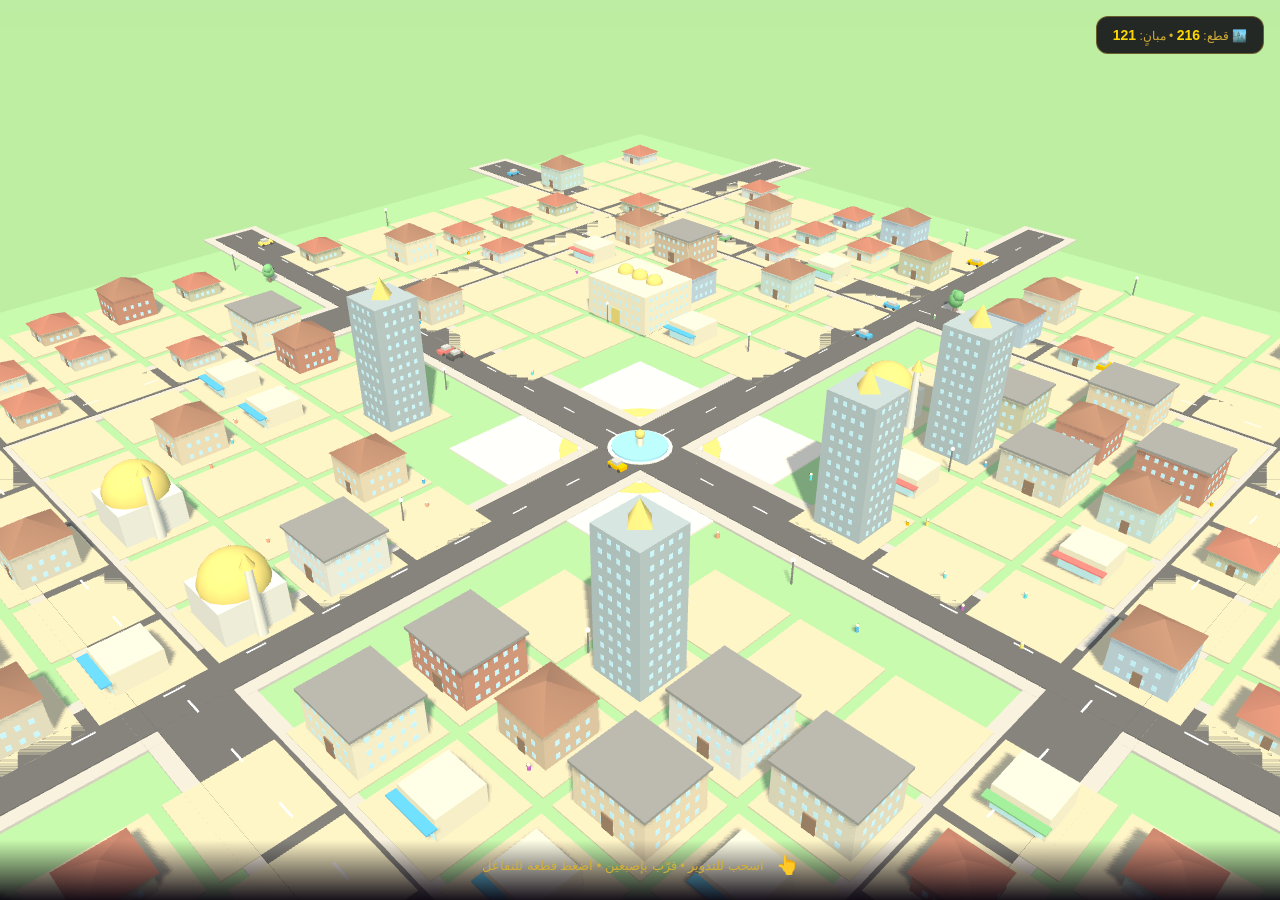
==== commit c87a8b72: "fix: better lighting + diverse building colors" ====
--- a/app/src/main/assets/city/index.html
+++ b/app/src/main/assets/city/index.html
@@ -124,22 +124,22 @@
 // ═══════════════════════════════════════════════════════════
 
 const scene = new THREE.Scene();
-scene.background = new THREE.Color(0x87CEEB);
-scene.fog = new THREE.Fog(0x87CEEB, 400, 1200);
+scene.background = new THREE.Color(0x5BA3D0);
+scene.fog = new THREE.Fog(0xB8D9F0, 700, 1800);
 
 const camera = new THREE.PerspectiveCamera(
   45, window.innerWidth / window.innerHeight, 1, 3000
 );
-camera.position.set(180, 220, 180);
+camera.position.set(160, 140, 160);
 
 const renderer = new THREE.WebGLRenderer({ antialias: true, powerPreference: 'high-performance' });
 renderer.setSize(window.innerWidth, window.innerHeight);
 renderer.setPixelRatio(Math.min(window.devicePixelRatio, 2));
 renderer.shadowMap.enabled = true;
-renderer.shadowMap.type = THREE.PCFSoftShadowMap;
+renderer.shadowMap.type = THREE.PCFShadowMap;
 renderer.outputEncoding = THREE.sRGBEncoding;
-renderer.toneMapping = THREE.ACESFilmicToneMapping;
-renderer.toneMappingExposure = 1.1;
+// renderer.toneMapping = THREE.ACESFilmicToneMapping;
+// renderer.toneMappingExposure = 0.85;
 document.body.appendChild(renderer.domElement);
 
 const controls = new THREE.OrbitControls(camera, renderer.domElement);
@@ -155,13 +155,13 @@
 //  الإضاءة
 // ═══════════════════════════════════════════════════════════
 
-const ambient = new THREE.AmbientLight(0xffffff, 0.55);
+const ambient = new THREE.AmbientLight(0xffffff, 0.25);
 scene.add(ambient);
 
-const hemi = new THREE.HemisphereLight(0x87CEEB, 0x4A7C3F, 0.6);
+const hemi = new THREE.HemisphereLight(0xB8D9F0, 0x4A7C3F, 0.35);
 scene.add(hemi);
 
-const sun = new THREE.DirectionalLight(0xFFF4CC, 1.4);
+const sun = new THREE.DirectionalLight(0xFFE8B0, 1.2);
 sun.position.set(250, 400, 200);
 sun.castShadow = true;
 sun.shadow.mapSize.width = 2048;
@@ -183,8 +183,8 @@
 const skyMat = new THREE.ShaderMaterial({
   side: THREE.BackSide,
   uniforms: {
-    topColor: { value: new THREE.Color(0x2E5FB8) },
-    bottomColor: { value: new THREE.Color(0xB8D9F0) },
+    topColor: { value: new THREE.Color(0x1E4BA8) },
+    bottomColor: { value: new THREE.Color(0x9AC8E8) },
     offset: { value: 200 },
     exponent: { value: 0.7 }
   },
@@ -216,14 +216,14 @@
 //  الأرض (عشب)
 // ═══════════════════════════════════════════════════════════
 
-const groundMat = new THREE.MeshLambertMaterial({ color: 0x6BA85A });
+const groundMat = new THREE.MeshLambertMaterial({ color: 0x5A9B4A });
 const ground = new THREE.Mesh(new THREE.PlaneGeometry(3000, 3000), groundMat);
 ground.rotation.x = -Math.PI / 2;
 ground.receiveShadow = true;
 scene.add(ground);
 
 // أرضية المدينة (مربعة)
-const cityGroundMat = new THREE.MeshLambertMaterial({ color: 0x7CBF6A });
+const cityGroundMat = new THREE.MeshLambertMaterial({ color: 0x68B058 });
 const cityGround = new THREE.Mesh(new THREE.PlaneGeometry(WORLD_SIZE + 40, WORLD_SIZE + 40), cityGroundMat);
 cityGround.rotation.x = -Math.PI / 2;
 cityGround.position.y = 0.02;
@@ -234,7 +234,7 @@
 //  الطرق
 // ═══════════════════════════════════════════════════════════
 
-const roadMat = new THREE.MeshLambertMaterial({ color: 0x3A3A3A });
+const roadMat = new THREE.MeshLambertMaterial({ color: 0x2A2A2A });
 const sidewalkMat = new THREE.MeshLambertMaterial({ color: 0xA8A29A });
 const lineMat = new THREE.MeshBasicMaterial({ color: 0xFFFFFF });
 
@@ -351,11 +351,15 @@
 
 const BUILDING_MATERIALS = {
   wall: {
-    white: new THREE.MeshLambertMaterial({ color: 0xE8E4DC }),
-    beige: new THREE.MeshLambertMaterial({ color: 0xD4C8B0 }),
-    cream: new THREE.MeshLambertMaterial({ color: 0xF0E8D0 }),
-    brick: new THREE.MeshLambertMaterial({ color: 0xB86848 }),
-    sand: new THREE.MeshLambertMaterial({ color: 0xE0C8A0 })
+    white: new THREE.MeshLambertMaterial({ color: 0xD8D4C8 }),
+    beige: new THREE.MeshLambertMaterial({ color: 0xC4B898 }),
+    cream: new THREE.MeshLambertMaterial({ color: 0xE8D8A8 }),
+    brick: new THREE.MeshLambertMaterial({ color: 0xA0503A }),
+    sand: new THREE.MeshLambertMaterial({ color: 0xD8B888 }),
+    tan: new THREE.MeshLambertMaterial({ color: 0xB89068 }),
+    olive: new THREE.MeshLambertMaterial({ color: 0xA8A878 }),
+    blue: new THREE.MeshLambertMaterial({ color: 0x88A8C8 }),
+    mint: new THREE.MeshLambertMaterial({ color: 0xA8C8B8 })
   },
   roof: {
     red: new THREE.MeshLambertMaterial({ color: 0x8B3A2A }),
@@ -420,7 +424,7 @@
 function makeBuilding(type, level) {
   const g = new THREE.Group();
   const wallMat = BUILDING_MATERIALS.wall[
-    ['white','beige','cream','brick','sand'][Math.floor(Math.random()*5)]
+    ['white','beige','cream','brick','sand','tan','olive','blue','mint'][Math.floor(Math.random()*9)]
   ];
 
   if (type === 'cottage') {
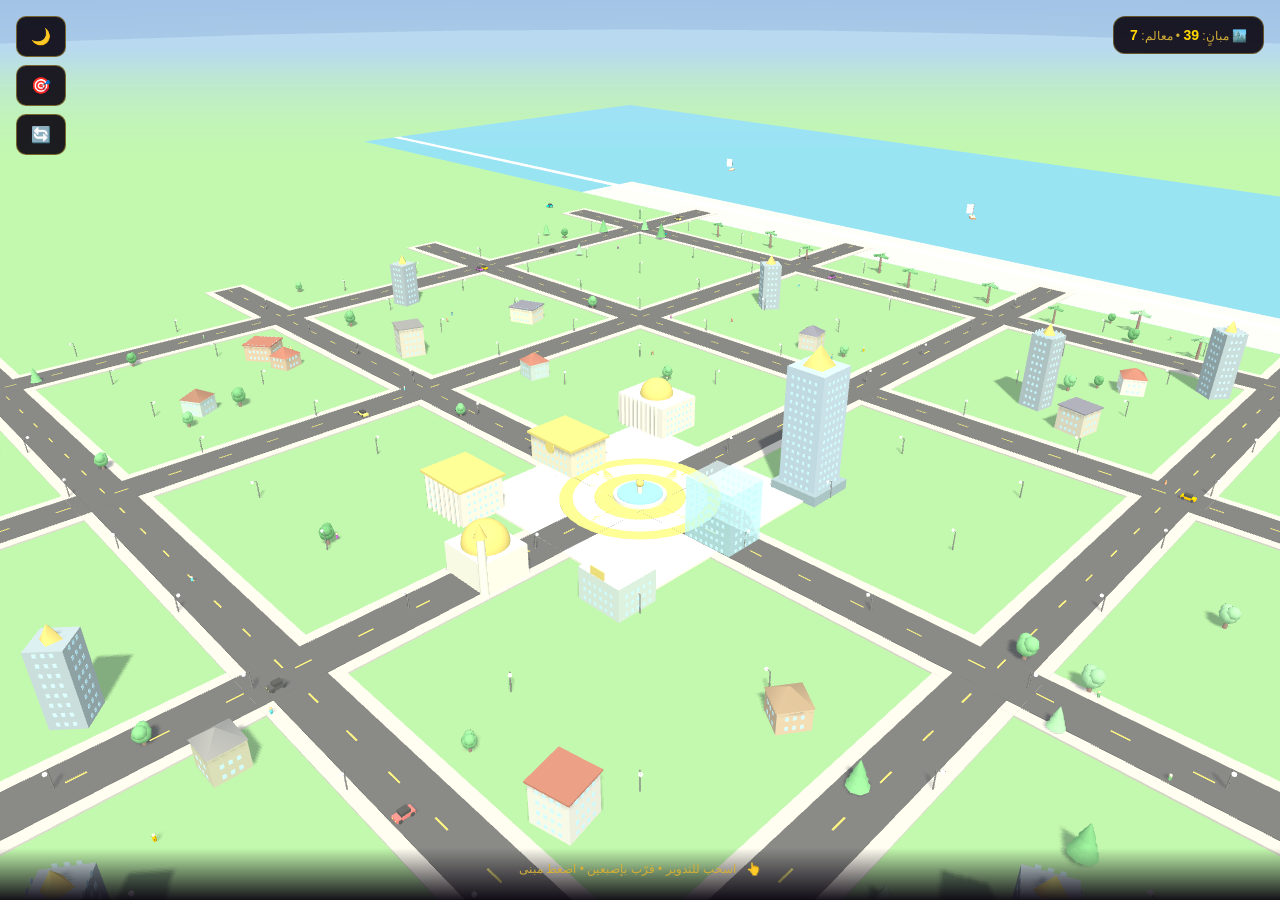
==== commit e355af3b: "feat: complete professional 3D city with landmarks + activities" ====
--- a/app/src/main/assets/city/index.html
+++ b/app/src/main/assets/city/index.html
@@ -2,135 +2,133 @@
 <html lang="ar" dir="rtl">
 <head>
 <meta charset="UTF-8">
-<meta name="viewport" content="width=device-width, initial-scale=1.0, user-scalable=no, viewport-fit=cover">
+<meta name="viewport" content="width=device-width, initial-scale=1.0, user-scalable=no">
 <title>مدينة أُمّة</title>
 <style>
   * { margin: 0; padding: 0; box-sizing: border-box; -webkit-tap-highlight-color: transparent; }
   html, body { width: 100%; height: 100%; overflow: hidden; background: #87CEEB; font-family: sans-serif; }
   canvas { display: block; touch-action: none; }
-
   #loading {
-    position: absolute; top: 50%; left: 50%;
-    transform: translate(-50%, -50%);
-    color: #D4AF37; font-size: 15px; text-align: center;
-    z-index: 100; background: rgba(10,5,16,0.92);
-    padding: 30px 40px; border-radius: 20px;
-    border: 2px solid #D4AF37;
-    box-shadow: 0 20px 60px rgba(0,0,0,0.5);
+    position: absolute; top: 50%; left: 50%; transform: translate(-50%, -50%);
+    color: #D4AF37; font-size: 15px; text-align: center; z-index: 100;
+    background: rgba(10,5,16,0.95); padding: 30px 40px; border-radius: 20px;
+    border: 2px solid #D4AF37; box-shadow: 0 20px 60px rgba(0,0,0,0.5);
   }
   .spinner {
-    border: 4px solid rgba(212, 175, 55, 0.2);
-    border-top: 4px solid #D4AF37;
+    border: 4px solid rgba(212, 175, 55, 0.2); border-top: 4px solid #D4AF37;
     border-radius: 50%; width: 50px; height: 50px;
-    animation: spin 1s linear infinite;
-    margin: 0 auto 20px;
+    animation: spin 1s linear infinite; margin: 0 auto 20px;
   }
   @keyframes spin { to { transform: rotate(360deg); } }
-
-  #hud {
-    position: absolute; bottom: 0; left: 0; right: 0;
-    padding: 14px 20px 24px;
-    background: linear-gradient(to top, rgba(10,5,16,0.95), rgba(10,5,16,0));
-    color: #D4AF37; font-size: 13px; z-index: 50;
-    display: flex; justify-content: center; align-items: center; gap: 12px;
-    pointer-events: none;
-  }
-  #hud .icon { font-size: 18px; }
-
   #info {
     position: absolute; top: 16px; right: 16px;
-    background: rgba(10,5,16,0.85); color: #D4AF37;
-    padding: 10px 16px; border-radius: 12px;
-    font-size: 12px; z-index: 50;
-    border: 1px solid rgba(212,175,55,0.4);
-    backdrop-filter: blur(10px);
+    background: rgba(10,5,16,0.9); color: #D4AF37;
+    padding: 10px 16px; border-radius: 12px; font-size: 12px; z-index: 50;
+    border: 1px solid rgba(212,175,55,0.4); backdrop-filter: blur(10px);
   }
   #info .num { color: #FFD700; font-weight: bold; font-size: 14px; }
-
+  #controls {
+    position: absolute; top: 16px; left: 16px;
+    display: flex; flex-direction: column; gap: 8px; z-index: 50;
+  }
+  #controls button {
+    background: rgba(10,5,16,0.9); color: #D4AF37;
+    border: 1px solid rgba(212,175,55,0.5);
+    padding: 10px 14px; border-radius: 10px; font-size: 16px;
+    cursor: pointer; backdrop-filter: blur(10px); transition: all 0.2s;
+  }
+  #controls button:active { transform: scale(0.95); background: rgba(212,175,55,0.2); }
   #plotPanel {
     position: absolute; top: 0; left: 0; right: 0; bottom: 0;
-    background: rgba(0,0,0,0.7); z-index: 200;
-    display: none; align-items: flex-end;
-    backdrop-filter: blur(4px);
+    background: rgba(0,0,0,0.75); z-index: 200;
+    display: none; align-items: flex-end; backdrop-filter: blur(6px);
   }
   #plotPanel.show { display: flex; }
   #plotPanel .panel {
-    width: 100%; background: #1A0F2E;
-    border-top-left-radius: 24px; border-top-right-radius: 24px;
-    border-top: 2px solid #D4AF37;
-    padding: 24px 20px 40px;
-    animation: slideUp 0.3s ease-out;
+    width: 100%; background: linear-gradient(180deg, #1A0F2E, #0A0510);
+    border-top-left-radius: 28px; border-top-right-radius: 28px;
+    border-top: 3px solid #D4AF37; padding: 24px 22px 40px;
+    animation: slideUp 0.35s cubic-bezier(0.34, 1.56, 0.64, 1);
+    max-height: 80vh; overflow-y: auto;
   }
   @keyframes slideUp { from { transform: translateY(100%); } to { transform: translateY(0); } }
-  #plotPanel h3 { color: #D4AF37; font-size: 20px; margin-bottom: 6px; }
-  #plotPanel .coords { color: #9CA3AF; font-size: 12px; margin-bottom: 16px; }
-  #plotPanel .info-row { color: #F5F5F5; font-size: 13px; padding: 8px 0; border-bottom: 1px solid rgba(212,175,55,0.15); }
+  #plotPanel h3 { color: #D4AF37; font-size: 22px; margin-bottom: 6px; display: flex; align-items: center; gap: 10px; }
+  #plotPanel .coords { color: #9CA3AF; font-size: 12px; margin-bottom: 18px; }
+  #plotPanel .info-row {
+    color: #F5F5F5; font-size: 14px; padding: 10px 0;
+    border-bottom: 1px solid rgba(212,175,55,0.15);
+    display: flex; justify-content: space-between; align-items: center;
+  }
   #plotPanel .info-row:last-of-type { border-bottom: none; }
   #plotPanel .info-row b { color: #D4AF37; }
-  #plotPanel .btns { display: flex; gap: 10px; margin-top: 20px; }
+  #plotPanel .btns { display: flex; gap: 10px; margin-top: 22px; flex-wrap: wrap; }
   #plotPanel button {
-    flex: 1; padding: 14px; border: none; border-radius: 12px;
+    flex: 1; min-width: 100px; padding: 15px; border: none; border-radius: 14px;
     font-size: 14px; font-weight: bold; font-family: inherit; cursor: pointer;
-  }
-  #plotPanel .btn-buy { background: linear-gradient(135deg, #FFD700, #D4AF37); color: #0A0510; }
-  #plotPanel .btn-build { background: linear-gradient(135deg, #9333EA, #6B21A8); color: #FFF; }
+    transition: transform 0.15s;
+  }
+  #plotPanel button:active { transform: scale(0.96); }
+  #plotPanel .btn-open { background: linear-gradient(135deg, #FFD700, #D4AF37); color: #0A0510; }
   #plotPanel .btn-close { background: #2A1535; color: #F5F5F5; }
-  #plotPanel .price { color: #FFD700; font-size: 24px; font-weight: bold; margin: 12px 0; }
+  #plotPanel .price { color: #FFD700; font-size: 26px; font-weight: bold; margin: 14px 0; }
+  .toast {
+    position: absolute; top: 90px; left: 50%; transform: translateX(-50%);
+    background: rgba(10,5,16,0.96); color: #D4AF37;
+    padding: 14px 26px; border-radius: 14px; border: 2px solid #D4AF37;
+    font-size: 14px; z-index: 300; display: none;
+    box-shadow: 0 10px 40px rgba(0,0,0,0.6); max-width: 85%;
+  }
+  .toast.show { display: block; animation: toastIn 0.3s ease-out; }
+  @keyframes toastIn {
+    from { opacity: 0; transform: translateX(-50%) translateY(-20px); }
+    to { opacity: 1; transform: translateX(-50%) translateY(0); }
+  }
+  #hud {
+    position: absolute; bottom: 0; left: 0; right: 0; padding: 14px 20px 24px;
+    background: linear-gradient(to top, rgba(10,5,16,0.95), rgba(10,5,16,0));
+    color: #D4AF37; font-size: 12px; z-index: 50;
+    display: flex; justify-content: center; align-items: center; gap: 10px;
+    pointer-events: none;
+  }
 </style>
 </head>
 <body>
-
-<div id="loading">
-  <div class="spinner"></div>
-  <div>جاري تحميل المدينة...</div>
+<div id="loading"><div class="spinner"></div><div>🏙️ جاري بناء مدينة أُمّة...</div></div>
+<div id="info"><span>🏙️</span> مبانٍ: <span class="num" id="buildingCount">0</span> • معالم: <span class="num" id="landmarkCount">0</span></div>
+<div id="controls">
+  <button onclick="toggleDayNight()" title="النهار/الليل">🌙</button>
+  <button onclick="resetCamera()" title="إعادة">🎯</button>
+  <button onclick="toggleRotate()" title="دوران">🔄</button>
 </div>
-
-<div id="info">
-  <span class="icon">🏙️</span>
-  قطع: <span class="num" id="plotCount">0</span> •
-  مبانٍ: <span class="num" id="buildingCount">0</span>
-</div>
-
 <div id="plotPanel">
   <div class="panel">
-    <h3 id="pTitle">📍 قطعة أرض</h3>
-    <div class="coords" id="pCoords">(0, 0)</div>
+    <h3 id="pTitle">📍 مكان</h3>
+    <div class="coords" id="pCoords"></div>
     <div id="pContent"></div>
-    <div class="btns">
-      <button class="btn-close" onclick="closePanel()">إغلاق</button>
-    </div>
+    <div class="btns" id="pBtns"></div>
   </div>
 </div>
-
-<div id="hud">
-  <span class="icon">👆</span>
-  <span>اسحب للتدوير • قرّب بإصبعين • اضغط قطعة للتفاعل</span>
-</div>
-
+<div class="toast" id="toast"></div>
+<div id="hud"><span>👆</span><span>اسحب للتدوير • قرّب بإصبعين • اضغط مبنى</span></div>
 <script src="../avatar/libs/three.min.js"></script>
 <script src="../avatar/libs/OrbitControls.js"></script>
-
 <script>
 // ═══════════════════════════════════════════════════════════
-//  إعدادات عامة
-// ═══════════════════════════════════════════════════════════
-
-const GRID = 16;                 // 16×16 = 256 قطعة
-const TILE = 22;                 // كل قطعة 22 وحدة
-const WORLD_SIZE = GRID * TILE;  // إجمالي حجم العالم
+//  الإعدادات العامة
+// ═══════════════════════════════════════════════════════════
+
+const WORLD = 700;
+const HALF = WORLD / 2;
 
 // ═══════════════════════════════════════════════════════════
 //  Scene + Camera + Renderer
 // ═══════════════════════════════════════════════════════════
 
 const scene = new THREE.Scene();
-scene.background = new THREE.Color(0x5BA3D0);
-scene.fog = new THREE.Fog(0xB8D9F0, 700, 1800);
-
-const camera = new THREE.PerspectiveCamera(
-  45, window.innerWidth / window.innerHeight, 1, 3000
-);
-camera.position.set(160, 140, 160);
+scene.fog = new THREE.Fog(0xB8D9F0, 800, 2200);
+
+const camera = new THREE.PerspectiveCamera(50, window.innerWidth / window.innerHeight, 1, 4000);
+camera.position.set(220, 180, 220);
 
 const renderer = new THREE.WebGLRenderer({ antialias: true, powerPreference: 'high-performance' });
 renderer.setSize(window.innerWidth, window.innerHeight);
@@ -138,97 +136,86 @@
 renderer.shadowMap.enabled = true;
 renderer.shadowMap.type = THREE.PCFShadowMap;
 renderer.outputEncoding = THREE.sRGBEncoding;
-// renderer.toneMapping = THREE.ACESFilmicToneMapping;
-// renderer.toneMappingExposure = 0.85;
 document.body.appendChild(renderer.domElement);
 
 const controls = new THREE.OrbitControls(camera, renderer.domElement);
 controls.enableDamping = true;
 controls.dampingFactor = 0.08;
-controls.minDistance = 80;
-controls.maxDistance = 800;
-controls.maxPolarAngle = Math.PI / 2.3;
-controls.target.set(0, 0, 0);
-controls.update();
+controls.minDistance = 40;
+controls.maxDistance = 1200;
+controls.maxPolarAngle = Math.PI / 2.15;
+controls.target.set(0, 20, 0);
 
 // ═══════════════════════════════════════════════════════════
 //  الإضاءة
 // ═══════════════════════════════════════════════════════════
 
-const ambient = new THREE.AmbientLight(0xffffff, 0.25);
+const ambient = new THREE.AmbientLight(0xffffff, 0.35);
 scene.add(ambient);
 
-const hemi = new THREE.HemisphereLight(0xB8D9F0, 0x4A7C3F, 0.35);
+const hemi = new THREE.HemisphereLight(0xB8D9F0, 0x4A7C3F, 0.4);
 scene.add(hemi);
 
-const sun = new THREE.DirectionalLight(0xFFE8B0, 1.2);
-sun.position.set(250, 400, 200);
+const sun = new THREE.DirectionalLight(0xFFF4CC, 1.15);
+sun.position.set(300, 500, 250);
 sun.castShadow = true;
 sun.shadow.mapSize.width = 2048;
 sun.shadow.mapSize.height = 2048;
 sun.shadow.camera.near = 50;
-sun.shadow.camera.far = 1200;
-sun.shadow.camera.left = -400;
-sun.shadow.camera.right = 400;
-sun.shadow.camera.top = 400;
-sun.shadow.camera.bottom = -400;
-sun.shadow.bias = -0.0005;
+sun.shadow.camera.far = 1500;
+sun.shadow.camera.left = -600;
+sun.shadow.camera.right = 600;
+sun.shadow.camera.top = 600;
+sun.shadow.camera.bottom = -600;
+sun.shadow.bias = -0.0004;
 scene.add(sun);
 
 // ═══════════════════════════════════════════════════════════
-//  السماء مع تدرج لوني
-// ═══════════════════════════════════════════════════════════
-
-const skyGeo = new THREE.SphereGeometry(2000, 32, 16);
+//  السماء
+// ═══════════════════════════════════════════════════════════
+
+const skyGeo = new THREE.SphereGeometry(2500, 32, 16);
 const skyMat = new THREE.ShaderMaterial({
   side: THREE.BackSide,
   uniforms: {
-    topColor: { value: new THREE.Color(0x1E4BA8) },
-    bottomColor: { value: new THREE.Color(0x9AC8E8) },
-    offset: { value: 200 },
-    exponent: { value: 0.7 }
+    topColor: { value: new THREE.Color(0x2E6BC8) },
+    bottomColor: { value: new THREE.Color(0xC8E0F0) },
+    offset: { value: 300 },
+    exponent: { value: 0.75 }
   },
-  vertexShader: `
-    varying vec3 vWorldPos;
-    void main() {
-      vec4 wp = modelMatrix * vec4(position, 1.0);
-      vWorldPos = wp.xyz;
-      gl_Position = projectionMatrix * viewMatrix * wp;
-    }
-  `,
-  fragmentShader: `
-    uniform vec3 topColor;
-    uniform vec3 bottomColor;
-    uniform float offset;
-    uniform float exponent;
-    varying vec3 vWorldPos;
-    void main() {
-      float h = normalize(vWorldPos + vec3(0.0, offset, 0.0)).y;
-      float f = max(pow(max(h, 0.0), exponent), 0.0);
-      gl_FragColor = vec4(mix(bottomColor, topColor, f), 1.0);
-    }
-  `
+  vertexShader: 'varying vec3 vWorldPos; void main() { vec4 wp = modelMatrix * vec4(position, 1.0); vWorldPos = wp.xyz; gl_Position = projectionMatrix * viewMatrix * wp; }',
+  fragmentShader: 'uniform vec3 topColor; uniform vec3 bottomColor; uniform float offset; uniform float exponent; varying vec3 vWorldPos; void main() { float h = normalize(vWorldPos + vec3(0.0, offset, 0.0)).y; float f = max(pow(max(h, 0.0), exponent), 0.0); gl_FragColor = vec4(mix(bottomColor, topColor, f), 1.0); }'
 });
 const sky = new THREE.Mesh(skyGeo, skyMat);
 scene.add(sky);
 
 // ═══════════════════════════════════════════════════════════
-//  الأرض (عشب)
+//  الأرض والبحر
 // ═══════════════════════════════════════════════════════════
 
 const groundMat = new THREE.MeshLambertMaterial({ color: 0x5A9B4A });
-const ground = new THREE.Mesh(new THREE.PlaneGeometry(3000, 3000), groundMat);
+const ground = new THREE.Mesh(new THREE.PlaneGeometry(5000, 5000), groundMat);
 ground.rotation.x = -Math.PI / 2;
 ground.receiveShadow = true;
 scene.add(ground);
 
-// أرضية المدينة (مربعة)
-const cityGroundMat = new THREE.MeshLambertMaterial({ color: 0x68B058 });
-const cityGround = new THREE.Mesh(new THREE.PlaneGeometry(WORLD_SIZE + 40, WORLD_SIZE + 40), cityGroundMat);
-cityGround.rotation.x = -Math.PI / 2;
-cityGround.position.y = 0.02;
-cityGround.receiveShadow = true;
-scene.add(cityGround);
+const seaMat = new THREE.MeshLambertMaterial({ color: 0x2E7BB8, transparent: true, opacity: 0.85 });
+const sea = new THREE.Mesh(new THREE.PlaneGeometry(1500, 400), seaMat);
+sea.rotation.x = -Math.PI / 2;
+sea.position.set(0, 0.3, -HALF - 180);
+scene.add(sea);
+
+const foamMat = new THREE.MeshLambertMaterial({ color: 0xF0F0E8 });
+const foam = new THREE.Mesh(new THREE.PlaneGeometry(1500, 8), foamMat);
+foam.rotation.x = -Math.PI / 2;
+foam.position.set(0, 0.4, -HALF - 20);
+scene.add(foam);
+
+const sandMat = new THREE.MeshLambertMaterial({ color: 0xE8D4A8 });
+const sand = new THREE.Mesh(new THREE.PlaneGeometry(WORLD + 100, 60), sandMat);
+sand.rotation.x = -Math.PI / 2;
+sand.position.set(0, 0.35, -HALF - 10);
+scene.add(sand);
 
 // ═══════════════════════════════════════════════════════════
 //  الطرق
@@ -236,181 +223,353 @@
 
 const roadMat = new THREE.MeshLambertMaterial({ color: 0x2A2A2A });
 const sidewalkMat = new THREE.MeshLambertMaterial({ color: 0xA8A29A });
-const lineMat = new THREE.MeshBasicMaterial({ color: 0xFFFFFF });
+const lineMat = new THREE.MeshBasicMaterial({ color: 0xFFEB3B });
 
 function makeRoad(cx, cz, w, d, horizontal) {
-  // الرصيف (أوسع)
-  const sidewalk = new THREE.Mesh(
-    new THREE.BoxGeometry(w + 6, 0.6, d + 6),
-    sidewalkMat
-  );
-  sidewalk.position.set(cx, 0.3, cz);
+  const sidewalk = new THREE.Mesh(new THREE.BoxGeometry(w + 8, 0.6, d + 8), sidewalkMat);
+  sidewalk.position.set(cx, 0.35, cz);
   sidewalk.receiveShadow = true;
   scene.add(sidewalk);
 
-  // الطريق
-  const road = new THREE.Mesh(new THREE.BoxGeometry(w, 0.8, d), roadMat);
+  const road = new THREE.Mesh(new THREE.BoxGeometry(w, 0.85, d), roadMat);
   road.position.set(cx, 0.4, cz);
   road.receiveShadow = true;
   scene.add(road);
 
-  // الخط الأصفر في الوسط (متقطع)
-  const lineCount = Math.floor((horizontal ? w : d) / 8);
+  const length = horizontal ? w : d;
+  const lineCount = Math.floor(length / 10);
   for (let i = 0; i < lineCount; i += 2) {
     const line = new THREE.Mesh(
-      new THREE.BoxGeometry(horizontal ? 4 : 0.4, 0.1, horizontal ? 0.4 : 4),
+      new THREE.BoxGeometry(horizontal ? 5 : 0.5, 0.1, horizontal ? 0.5 : 5),
       lineMat
     );
-    const off = -((horizontal ? w : d) / 2) + 4 + i * 8;
-    line.position.set(
-      horizontal ? cx + off : cx,
-      0.85,
-      horizontal ? cz : cz + off
-    );
+    const off = -length / 2 + 5 + i * 10;
+    line.position.set(horizontal ? cx + off : cx, 0.9, horizontal ? cz : cz + off);
     scene.add(line);
   }
 }
 
-const ROAD_W = 14;
-const HALF = WORLD_SIZE / 2;
-
-// 3 طرق أفقية + 3 عمودية
-for (let i = -1; i <= 1; i++) {
-  const pos = i * (WORLD_SIZE / 3);
-  makeRoad(0, pos, WORLD_SIZE + 60, ROAD_W, true);
-  makeRoad(pos, 0, ROAD_W, WORLD_SIZE + 60, false);
-}
-
-// ساحة مركزية (plaza)
+const ROAD_W = 16;
+for (let i = -2; i <= 2; i++) {
+  makeRoad(0, i * (WORLD / 5), WORLD, ROAD_W, true);
+}
+for (let i = -2; i <= 2; i++) {
+  makeRoad(i * (WORLD / 5), 0, ROAD_W, WORLD, false);
+}
+
+// ═══════════════════════════════════════════════════════════
+//  الساحة المركزية + النافورة
+// ═══════════════════════════════════════════════════════════
+
+const plazaSize = 90;
 const plazaMat = new THREE.MeshLambertMaterial({ color: 0xE8DCC8 });
-const plaza = new THREE.Mesh(new THREE.BoxGeometry(TILE * 3, 0.5, TILE * 3), plazaMat);
-plaza.position.y = 0.25;
+const plaza = new THREE.Mesh(new THREE.BoxGeometry(plazaSize, 0.8, plazaSize), plazaMat);
+plaza.position.y = 0.4;
 plaza.receiveShadow = true;
 scene.add(plaza);
 
-// نمط في الساحة (فسيفساء)
 const mosaicMat = new THREE.MeshLambertMaterial({ color: 0xD4AF37 });
-const mosaicR = new THREE.Mesh(new THREE.CylinderGeometry(TILE * 0.9, TILE * 0.9, 0.55, 24), mosaicMat);
-mosaicR.position.y = 0.26;
-scene.add(mosaicR);
-
-const mosaicIn = new THREE.Mesh(new THREE.CylinderGeometry(TILE * 0.7, TILE * 0.7, 0.56, 24), plazaMat);
-mosaicIn.position.y = 0.27;
-scene.add(mosaicIn);
-
-// ═══════════════════════════════════════════════════════════
-//  النافورة
-// ═══════════════════════════════════════════════════════════
+const mosaic1 = new THREE.Mesh(new THREE.CylinderGeometry(30, 30, 0.85, 32), mosaicMat);
+mosaic1.position.y = 0.42;
+scene.add(mosaic1);
+
+const mosaic2 = new THREE.Mesh(new THREE.CylinderGeometry(25, 25, 0.86, 32), plazaMat);
+mosaic2.position.y = 0.43;
+scene.add(mosaic2);
+
+const mosaic3 = new THREE.Mesh(new THREE.CylinderGeometry(17, 17, 0.87, 32), mosaicMat);
+mosaic3.position.y = 0.44;
+scene.add(mosaic3);
 
 function makeFountain() {
   const g = new THREE.Group();
-
-  // القاعدة
-  const base = new THREE.Mesh(
-    new THREE.CylinderGeometry(8, 8, 1, 24),
-    new THREE.MeshLambertMaterial({ color: 0xE8DCC8 })
-  );
-  base.castShadow = true;
-  base.receiveShadow = true;
+  const base = new THREE.Mesh(new THREE.CylinderGeometry(10, 10, 1.2, 32),
+    new THREE.MeshLambertMaterial({ color: 0xE8DCC8 }));
+  base.position.y = 0.6; base.castShadow = true; base.receiveShadow = true;
   g.add(base);
 
-  // حوض المياه
-  const water = new THREE.Mesh(
-    new THREE.CylinderGeometry(7, 7, 0.6, 24),
-    new THREE.MeshLambertMaterial({ color: 0x4FC3F7, transparent: true, opacity: 0.85 })
-  );
-  water.position.y = 0.7;
+  const water = new THREE.Mesh(new THREE.CylinderGeometry(8.5, 8.5, 0.8, 32),
+    new THREE.MeshLambertMaterial({ color: 0x4FC3F7, transparent: true, opacity: 0.85 }));
+  water.position.y = 1.2;
   g.add(water);
 
-  // العمود
-  const pillar = new THREE.Mesh(
-    new THREE.CylinderGeometry(0.8, 0.8, 3, 12),
-    new THREE.MeshLambertMaterial({ color: 0xE8DCC8 })
-  );
-  pillar.position.y = 2;
-  pillar.castShadow = true;
+  const pillar = new THREE.Mesh(new THREE.CylinderGeometry(1, 1, 4, 12),
+    new THREE.MeshLambertMaterial({ color: 0xE8DCC8 }));
+  pillar.position.y = 3; pillar.castShadow = true;
   g.add(pillar);
 
-  // الكرة العلوية
-  const top = new THREE.Mesh(
-    new THREE.SphereGeometry(1.2, 16, 12),
-    new THREE.MeshLambertMaterial({ color: 0xD4AF37 })
-  );
-  top.position.y = 4;
-  top.castShadow = true;
+  const top = new THREE.Mesh(new THREE.SphereGeometry(1.5, 16, 12),
+    new THREE.MeshLambertMaterial({ color: 0xD4AF37 }));
+  top.position.y = 5.5; top.castShadow = true;
   g.add(top);
 
-  g.position.set(0, 0.5, 0);
+  g.position.y = 0.8;
   return g;
 }
 scene.add(makeFountain());
 
 // ═══════════════════════════════════════════════════════════
-//  المباني — 10 أنواع
-// ═══════════════════════════════════════════════════════════
-
-const BUILDING_MATERIALS = {
-  wall: {
-    white: new THREE.MeshLambertMaterial({ color: 0xD8D4C8 }),
-    beige: new THREE.MeshLambertMaterial({ color: 0xC4B898 }),
-    cream: new THREE.MeshLambertMaterial({ color: 0xE8D8A8 }),
-    brick: new THREE.MeshLambertMaterial({ color: 0xA0503A }),
-    sand: new THREE.MeshLambertMaterial({ color: 0xD8B888 }),
-    tan: new THREE.MeshLambertMaterial({ color: 0xB89068 }),
-    olive: new THREE.MeshLambertMaterial({ color: 0xA8A878 }),
-    blue: new THREE.MeshLambertMaterial({ color: 0x88A8C8 }),
-    mint: new THREE.MeshLambertMaterial({ color: 0xA8C8B8 })
-  },
-  roof: {
-    red: new THREE.MeshLambertMaterial({ color: 0x8B3A2A }),
-    gray: new THREE.MeshLambertMaterial({ color: 0x5A5A5A }),
-    brown: new THREE.MeshLambertMaterial({ color: 0x6B3A28 }),
-    gold: new THREE.MeshLambertMaterial({ color: 0xD4AF37 })
-  },
-  window: new THREE.MeshLambertMaterial({
-    color: 0x87CEEB, emissive: 0x2A4A6A, emissiveIntensity: 0.4
-  }),
-  door: new THREE.MeshLambertMaterial({ color: 0x5A3A28 })
-};
-
-function addWindows(parent, w, h, wallDepth, floors) {
-  const cols = Math.max(2, Math.floor(w / 2.5));
+//  الأشجار
+// ═══════════════════════════════════════════════════════════
+
+const trunkMat = new THREE.MeshLambertMaterial({ color: 0x5D4037 });
+const trunkDarkMat = new THREE.MeshLambertMaterial({ color: 0x3E2723 });
+const leafMats = [
+  new THREE.MeshLambertMaterial({ color: 0x2E7D32 }),
+  new THREE.MeshLambertMaterial({ color: 0x388E3C }),
+  new THREE.MeshLambertMaterial({ color: 0x43A047 }),
+  new THREE.MeshLambertMaterial({ color: 0x4CAF50 }),
+  new THREE.MeshLambertMaterial({ color: 0x66BB6A })
+];
+
+function makeTree(variant) {
+  const g = new THREE.Group();
+  const leafMat = leafMats[Math.floor(Math.random() * leafMats.length)];
+
+  if (variant === 'palm') {
+    const trunk = new THREE.Mesh(new THREE.CylinderGeometry(0.5, 0.7, 10, 8), trunkMat);
+    trunk.position.y = 5; trunk.castShadow = true;
+    g.add(trunk);
+    for (let i = 0; i < 8; i++) {
+      const leaf = new THREE.Mesh(new THREE.ConeGeometry(0.8, 5, 4), leafMat);
+      leaf.position.y = 10;
+      leaf.rotation.z = Math.PI / 2.5;
+      leaf.rotation.y = (i / 8) * Math.PI * 2;
+      leaf.position.x = Math.cos((i / 8) * Math.PI * 2) * 2;
+      leaf.position.z = Math.sin((i / 8) * Math.PI * 2) * 2;
+      leaf.castShadow = true;
+      g.add(leaf);
+    }
+  } else if (variant === 'pine') {
+    const trunk = new THREE.Mesh(new THREE.CylinderGeometry(0.4, 0.6, 3, 6), trunkDarkMat);
+    trunk.position.y = 1.5; trunk.castShadow = true;
+    g.add(trunk);
+    for (let i = 0; i < 3; i++) {
+      const cone = new THREE.Mesh(new THREE.ConeGeometry(3 - i * 0.7, 4, 8), leafMat);
+      cone.position.y = 3.5 + i * 2; cone.castShadow = true;
+      g.add(cone);
+    }
+  } else {
+    const trunk = new THREE.Mesh(new THREE.CylinderGeometry(0.4, 0.6, 3, 6), trunkMat);
+    trunk.position.y = 1.5; trunk.castShadow = true;
+    g.add(trunk);
+    const l1 = new THREE.Mesh(new THREE.SphereGeometry(2.4, 8, 6), leafMat);
+    l1.position.y = 4.2; l1.castShadow = true;
+    g.add(l1);
+    const l2 = new THREE.Mesh(new THREE.SphereGeometry(1.8, 8, 6), leafMat);
+    l2.position.set(1, 5.5, 0.5); l2.castShadow = true;
+    g.add(l2);
+    const l3 = new THREE.Mesh(new THREE.SphereGeometry(1.6, 8, 6), leafMat);
+    l3.position.set(-0.8, 5.2, -0.7); l3.castShadow = true;
+    g.add(l3);
+  }
+  return g;
+}
+
+// ═══════════════════════════════════════════════════════════
+//  أعمدة الإضاءة
+// ═══════════════════════════════════════════════════════════
+
+const lampPoleMat = new THREE.MeshLambertMaterial({ color: 0x3A3A3A });
+const lampGlowMat = new THREE.MeshLambertMaterial({
+  color: 0xFFF4CC, emissive: 0xFFF4CC, emissiveIntensity: 0.8
+});
+
+function makeStreetLamp() {
+  const g = new THREE.Group();
+  const pole = new THREE.Mesh(new THREE.CylinderGeometry(0.15, 0.22, 7, 8), lampPoleMat);
+  pole.position.y = 3.5; pole.castShadow = true;
+  g.add(pole);
+  const arm = new THREE.Mesh(new THREE.BoxGeometry(1.5, 0.15, 0.15), lampPoleMat);
+  arm.position.set(0.75, 7, 0);
+  g.add(arm);
+  const head = new THREE.Mesh(new THREE.SphereGeometry(0.6, 12, 8), lampGlowMat);
+  head.position.set(1.5, 7, 0);
+  g.add(head);
+  return g;
+}
+
+// ═══════════════════════════════════════════════════════════
+//  السيارات
+// ═══════════════════════════════════════════════════════════
+
+const carColors = [0xE53935, 0x1E88E5, 0x43A047, 0xFDD835, 0x8E24AA, 0xFB8C00, 0xF5F5F5, 0x212121, 0x00ACC1];
+const cars = [];
+
+function makeCar() {
+  const g = new THREE.Group();
+  const color = carColors[Math.floor(Math.random() * carColors.length)];
+  const bodyMat = new THREE.MeshLambertMaterial({ color });
+
+  const body = new THREE.Mesh(new THREE.BoxGeometry(2.4, 0.9, 5), bodyMat);
+  body.position.y = 0.9; body.castShadow = true; body.receiveShadow = true;
+  g.add(body);
+
+  const cabin = new THREE.Mesh(new THREE.BoxGeometry(2, 1, 2.6),
+    new THREE.MeshLambertMaterial({ color: 0x1A1A1A }));
+  cabin.position.y = 1.75; cabin.position.z = -0.2; cabin.castShadow = true;
+  g.add(cabin);
+
+  const wheelMat = new THREE.MeshLambertMaterial({ color: 0x1A1A1A });
+  const wheelGeo = new THREE.CylinderGeometry(0.55, 0.55, 0.35, 12);
+  for (let x of [-1.25, 1.25]) {
+    for (let z of [-1.6, 1.6]) {
+      const w = new THREE.Mesh(wheelGeo, wheelMat);
+      w.rotation.z = Math.PI / 2;
+      w.position.set(x, 0.55, z);
+      w.castShadow = true;
+      g.add(w);
+    }
+  }
+
+  const lightMat = new THREE.MeshBasicMaterial({ color: 0xFFEB3B });
+  const lightL = new THREE.Mesh(new THREE.BoxGeometry(0.4, 0.3, 0.1), lightMat);
+  lightL.position.set(-0.7, 1, 2.55);
+  g.add(lightL);
+  const lightR = lightL.clone();
+  lightR.position.x = 0.7;
+  g.add(lightR);
+
+  g.userData.speed = 0.4 + Math.random() * 0.4;
+  return g;
+}
+
+// ═══════════════════════════════════════════════════════════
+//  المواطنون
+// ═══════════════════════════════════════════════════════════
+
+const citizenColors = [0xE53935, 0x1E88E5, 0x43A047, 0xFDD835, 0x8E24AA, 0xFB8C00, 0x26C6DA, 0xFF7043, 0xEC407A];
+const skinColors = [0xFFCC99, 0xE0AC69, 0xC68642, 0x8D5524];
+const citizens = [];
+
+function makeCitizen() {
+  const g = new THREE.Group();
+  const color = citizenColors[Math.floor(Math.random() * citizenColors.length)];
+  const skin = skinColors[Math.floor(Math.random() * skinColors.length)];
+
+  const body = new THREE.Mesh(new THREE.CylinderGeometry(0.4, 0.4, 1.4, 8),
+    new THREE.MeshLambertMaterial({ color }));
+  body.position.y = 0.7; body.castShadow = true;
+  g.add(body);
+
+  const head = new THREE.Mesh(new THREE.SphereGeometry(0.4, 12, 8),
+    new THREE.MeshLambertMaterial({ color: skin }));
+  head.position.y = 1.8; head.castShadow = true;
+  g.add(head);
+
+  const legMat = new THREE.MeshLambertMaterial({ color: 0x212121 });
+  const legGeo = new THREE.BoxGeometry(0.25, 0.8, 0.25);
+
+  const legL = new THREE.Mesh(legGeo, legMat);
+  legL.position.set(-0.2, 0.4, 0);
+  legL.castShadow = true;
+  g.add(legL);
+
+  const legR = new THREE.Mesh(legGeo, legMat);
+  legR.position.set(0.2, 0.4, 0);
+  legR.castShadow = true;
+  g.add(legR);
+
+  g.userData.speed = 0.08 + Math.random() * 0.08;
+  g.userData.angle = Math.random() * Math.PI * 2;
+  g.userData.legL = legL;
+  g.userData.legR = legR;
+  g.userData.walkPhase = Math.random() * Math.PI * 2;
+
+  return g;
+}
+
+// ═══════════════════════════════════════════════════════════
+//  القوارب
+// ═══════════════════════════════════════════════════════════
+
+const boats = [];
+
+function makeBoat() {
+  const g = new THREE.Group();
+
+  const hull = new THREE.Mesh(new THREE.BoxGeometry(4, 1.2, 10),
+    new THREE.MeshLambertMaterial({ color: 0xA0522D }));
+  hull.position.y = 0.6; hull.castShadow = true;
+  g.add(hull);
+
+  const deck = new THREE.Mesh(new THREE.BoxGeometry(3.6, 0.3, 9.5),
+    new THREE.MeshLambertMaterial({ color: 0xD2B48C }));
+  deck.position.y = 1.3;
+  g.add(deck);
+
+  const mast = new THREE.Mesh(new THREE.CylinderGeometry(0.15, 0.15, 10, 8),
+    new THREE.MeshLambertMaterial({ color: 0x5D4037 }));
+  mast.position.y = 6; mast.castShadow = true;
+  g.add(mast);
+
+  const sail = new THREE.Mesh(new THREE.PlaneGeometry(5, 7),
+    new THREE.MeshLambertMaterial({ color: 0xF5F5F5, side: THREE.DoubleSide }));
+  sail.position.set(2.5, 7, 0);
+  g.add(sail);
+
+  g.userData.speed = 0.03 + Math.random() * 0.03;
+  return g;
+}
+
+// ═══════════════════════════════════════════════════════════
+//  أنماط المباني — ألوان متنوعة
+// ═══════════════════════════════════════════════════════════
+
+const WALL_MATS = [
+  new THREE.MeshLambertMaterial({ color: 0xD8D4C8 }),
+  new THREE.MeshLambertMaterial({ color: 0xC4B898 }),
+  new THREE.MeshLambertMaterial({ color: 0xE8D8A8 }),
+  new THREE.MeshLambertMaterial({ color: 0xA0503A }),
+  new THREE.MeshLambertMaterial({ color: 0xD8B888 }),
+  new THREE.MeshLambertMaterial({ color: 0xB89068 }),
+  new THREE.MeshLambertMaterial({ color: 0xA8A878 }),
+  new THREE.MeshLambertMaterial({ color: 0x88A8C8 }),
+  new THREE.MeshLambertMaterial({ color: 0xA8C8B8 })
+];
+
+const ROOF_MATS = [
+  new THREE.MeshLambertMaterial({ color: 0x8B3A2A }),
+  new THREE.MeshLambertMaterial({ color: 0x5A5A5A }),
+  new THREE.MeshLambertMaterial({ color: 0x6B3A28 }),
+  new THREE.MeshLambertMaterial({ color: 0x4A4A5A }),
+  new THREE.MeshLambertMaterial({ color: 0x7A5A3A })
+];
+
+const WINDOW_MAT = new THREE.MeshLambertMaterial({
+  color: 0x87CEEB, emissive: 0x2A4A6A, emissiveIntensity: 0.4
+});
+
+const DOOR_MAT = new THREE.MeshLambertMaterial({ color: 0x5A3A28 });
+
+function addWindows(parent, w, h, d, floors) {
+  const colsFront = Math.max(2, Math.floor(w / 2.8));
   const rows = floors;
-  const windowW = 0.9;
-  const windowH = 1.1;
-  const startX = -w / 2 + 1.5;
+  const wW = 1.0, wH = 1.2;
+  const startX = -w / 2 + 1.8;
 
   for (let f = 0; f < rows; f++) {
-    const y = 1.5 + f * 3;
-    for (let c = 0; c < cols; c++) {
-      const x = startX + c * ((w - 3) / cols) + 1;
-
-      // أمامي
-      const win1 = new THREE.Mesh(
-        new THREE.BoxGeometry(windowW, windowH, 0.1),
-        BUILDING_MATERIALS.window
-      );
-      win1.position.set(x, y, wallDepth / 2 + 0.06);
+    const y = 1.8 + f * 3.2;
+    for (let c = 0; c < colsFront; c++) {
+      const x = startX + c * ((w - 3.6) / colsFront) + 1;
+
+      const win1 = new THREE.Mesh(new THREE.BoxGeometry(wW, wH, 0.1), WINDOW_MAT);
+      win1.position.set(x, y, d / 2 + 0.06);
       parent.add(win1);
 
-      // خلفي
       const win2 = win1.clone();
-      win2.position.z = -wallDepth / 2 - 0.06;
+      win2.position.z = -d / 2 - 0.06;
       parent.add(win2);
     }
   }
 
-  // النوافذ الجانبية
-  const sideCols = Math.max(2, Math.floor(wallDepth / 2.5));
+  const colsSide = Math.max(2, Math.floor(d / 2.8));
   for (let f = 0; f < rows; f++) {
-    const y = 1.5 + f * 3;
-    for (let c = 0; c < sideCols; c++) {
-      const z = -wallDepth / 2 + 1.5 + c * ((wallDepth - 3) / sideCols) + 1;
-
-      const win1 = new THREE.Mesh(
-        new THREE.BoxGeometry(0.1, windowH, windowW),
-        BUILDING_MATERIALS.window
-      );
+    const y = 1.8 + f * 3.2;
+    for (let c = 0; c < colsSide; c++) {
+      const z = -d / 2 + 1.8 + c * ((d - 3.6) / colsSide) + 1;
+
+      const win1 = new THREE.Mesh(new THREE.BoxGeometry(0.1, wH, wW), WINDOW_MAT);
       win1.position.set(w / 2 + 0.06, y, z);
       parent.add(win1);
 
@@ -421,528 +580,416 @@
   }
 }
 
-function makeBuilding(type, level) {
-  const g = new THREE.Group();
-  const wallMat = BUILDING_MATERIALS.wall[
-    ['white','beige','cream','brick','sand','tan','olive','blue','mint'][Math.floor(Math.random()*9)]
-  ];
-
-  if (type === 'cottage') {
-    const w = 10, h = 4, d = 10;
+// ═══════════════════════════════════════════════════════════
+//  مولّد المباني العشوائية
+// ═══════════════════════════════════════════════════════════
+
+function makeRandomBuilding() {
+  const g = new THREE.Group();
+  const wallMat = WALL_MATS[Math.floor(Math.random() * WALL_MATS.length)];
+  const roofMat = ROOF_MATS[Math.floor(Math.random() * ROOF_MATS.length)];
+  const r = Math.random();
+
+  if (r < 0.4) {
+    // بيت صغير
+    const w = 10, h = 6 + Math.random() * 3, d = 10;
     const box = new THREE.Mesh(new THREE.BoxGeometry(w, h, d), wallMat);
-    box.position.y = h / 2;
-    box.castShadow = true; box.receiveShadow = true;
+    box.position.y = h / 2; box.castShadow = true; box.receiveShadow = true;
     g.add(box);
 
-    // سقف مثلث
-    const roof = new THREE.Mesh(
-      new THREE.ConeGeometry(w * 0.8, 3, 4),
-      BUILDING_MATERIALS.roof.red
-    );
-    roof.position.y = h + 1.5;
-    roof.rotation.y = Math.PI / 4;
-    roof.castShadow = true;
-    g.add(roof);
-
-    addWindows(g, w, h, d, 1);
-
-    // باب
-    const door = new THREE.Mesh(new THREE.BoxGeometry(1.5, 2.5, 0.2), BUILDING_MATERIALS.door);
-    door.position.set(0, 1.25, d / 2 + 0.1);
-    g.add(door);
-  }
-  else if (type === 'house') {
-    const w = 12, h = 8, d = 12;
-    const box = new THREE.Mesh(new THREE.BoxGeometry(w, h, d), wallMat);
-    box.position.y = h / 2;
-    box.castShadow = true; box.receiveShadow = true;
-    g.add(box);
-
-    const roof = new THREE.Mesh(
-      new THREE.ConeGeometry(w * 0.75, 4, 4),
-      BUILDING_MATERIALS.roof.brown
-    );
+    const roof = new THREE.Mesh(new THREE.ConeGeometry(w * 0.75, 4, 4), roofMat);
     roof.position.y = h + 2;
     roof.rotation.y = Math.PI / 4;
     roof.castShadow = true;
     g.add(roof);
 
-    addWindows(g, w, h, d, 2);
-
-    const door = new THREE.Mesh(new THREE.BoxGeometry(1.8, 3, 0.2), BUILDING_MATERIALS.door);
-    door.position.set(0, 1.5, d / 2 + 0.1);
-    g.add(door);
-  }
-  else if (type === 'villa') {
-    const w = 16, h = 9, d = 14;
+    addWindows(g, w, h, d, Math.floor(h / 3));
+  } else if (r < 0.7) {
+    // مبنى متوسط
+    const w = 12, h = 10 + Math.random() * 5, d = 12;
     const box = new THREE.Mesh(new THREE.BoxGeometry(w, h, d), wallMat);
-    box.position.y = h / 2;
-    box.castShadow = true; box.receiveShadow = true;
+    box.position.y = h / 2; box.castShadow = true; box.receiveShadow = true;
     g.add(box);
 
-    // سقف مسطح مع درابزين
-    const roofTop = new THREE.Mesh(new THREE.BoxGeometry(w + 1, 0.6, d + 1), BUILDING_MATERIALS.roof.gray);
+    const roofTop = new THREE.Mesh(new THREE.BoxGeometry(w + 1, 0.5, d + 1), roofMat);
+    roofTop.position.y = h + 0.25;
+    roofTop.castShadow = true;
+    g.add(roofTop);
+
+    addWindows(g, w, h, d, Math.floor(h / 3));
+  } else if (r < 0.9) {
+    // برج
+    const w = 10, h = 20 + Math.random() * 15, d = 10;
+    const box = new THREE.Mesh(new THREE.BoxGeometry(w, h, d),
+      new THREE.MeshLambertMaterial({ color: 0x78909C }));
+    box.position.y = h / 2; box.castShadow = true; box.receiveShadow = true;
+    g.add(box);
+
+    addWindows(g, w, h, d, Math.floor(h / 3));
+
+    const top = new THREE.Mesh(new THREE.ConeGeometry(3, 5, 4),
+      new THREE.MeshLambertMaterial({ color: 0xD4AF37 }));
+    top.position.y = h + 2.5;
+    top.castShadow = true;
+    g.add(top);
+  } else {
+    // بيت بأعمدة
+    const w = 14, h = 8, d = 12;
+    const box = new THREE.Mesh(new THREE.BoxGeometry(w, h, d), wallMat);
+    box.position.y = h / 2; box.castShadow = true; box.receiveShadow = true;
+    g.add(box);
+
+    const roofTop = new THREE.Mesh(new THREE.BoxGeometry(w + 1, 0.6, d + 1), roofMat);
     roofTop.position.y = h + 0.3;
     roofTop.castShadow = true;
     g.add(roofTop);
 
     addWindows(g, w, h, d, 3);
 
-    // باب كبير
-    const door = new THREE.Mesh(new THREE.BoxGeometry(2.5, 3.5, 0.3), BUILDING_MATERIALS.door);
-    door.position.set(0, 1.75, d / 2 + 0.15);
-    g.add(door);
-
     // أعمدة
-    for (let i = -1; i <= 1; i += 2) {
-      const col = new THREE.Mesh(
-        new THREE.CylinderGeometry(0.4, 0.4, h, 8),
-        BUILDING_MATERIALS.wall.cream
-      );
-      col.position.set(i * (w / 2 - 1), h / 2, d / 2 - 0.5);
+    for (let x of [-1, 1]) {
+      const col = new THREE.Mesh(new THREE.CylinderGeometry(0.4, 0.4, h, 8),
+        new THREE.MeshLambertMaterial({ color: 0xE8DCC8 }));
+      col.position.set(x * (w / 2 - 1), h / 2, d / 2 - 0.5);
       col.castShadow = true;
       g.add(col);
     }
   }
-  else if (type === 'tower') {
-    const w = 12, h = 30 + level * 3, d = 12;
-    const box = new THREE.Mesh(new THREE.BoxGeometry(w, h, d),
-      new THREE.MeshLambertMaterial({ color: 0x78909C }));
-    box.position.y = h / 2;
-    box.castShadow = true; box.receiveShadow = true;
-    g.add(box);
-
-    // نوافذ كثيرة
-    const floors = Math.floor(h / 3);
-    addWindows(g, w, h, d, floors);
-
-    // قمة ذهبية
-    const top = new THREE.Mesh(
-      new THREE.ConeGeometry(3, 5, 4),
-      BUILDING_MATERIALS.roof.gold
-    );
-    top.position.y = h + 2.5;
-    top.castShadow = true;
-    g.add(top);
-  }
-  else if (type === 'shop') {
-    const w = 10, h = 5, d = 10;
-    const box = new THREE.Mesh(new THREE.BoxGeometry(w, h, d),
-      BUILDING_MATERIALS.wall.cream);
-    box.position.y = h / 2;
-    box.castShadow = true; box.receiveShadow = true;
-    g.add(box);
-
-    // مظلة ملوّنة
-    const awning = new THREE.Mesh(
-      new THREE.BoxGeometry(w + 1, 0.3, 2),
-      new THREE.MeshLambertMaterial({ color: [0xE53935, 0x43A047, 0x1E88E5][Math.floor(Math.random()*3)] })
-    );
-    awning.position.set(0, 3.5, d / 2 + 1);
-    awning.castShadow = true;
-    g.add(awning);
-
-    // واجهة زجاجية
-    const glass = new THREE.Mesh(
-      new THREE.BoxGeometry(w - 1, 3, 0.2),
-      new THREE.MeshLambertMaterial({ color: 0x80DEEA, transparent: true, opacity: 0.7, emissive: 0x1A3A4A })
-    );
-    glass.position.set(0, 1.8, d / 2 + 0.1);
-    g.add(glass);
-  }
-  else if (type === 'mosque') {
-    const w = 14, h = 8, d = 14;
-    const box = new THREE.Mesh(new THREE.BoxGeometry(w, h, d),
-      BUILDING_MATERIALS.wall.white);
-    box.position.y = h / 2;
-    box.castShadow = true; box.receiveShadow = true;
-    g.add(box);
-
-    // قبة
-    const dome = new THREE.Mesh(
-      new THREE.SphereGeometry(w * 0.5, 16, 12, 0, Math.PI * 2, 0, Math.PI / 2),
-      BUILDING_MATERIALS.roof.gold
-    );
-    dome.position.y = h;
-    dome.castShadow = true;
-    g.add(dome);
-
-    // مآذنة
-    const minaret = new THREE.Mesh(
-      new THREE.CylinderGeometry(0.8, 1.2, h + 8, 8),
-      BUILDING_MATERIALS.wall.white
-    );
-    minaret.position.set(w / 2 + 1, (h + 8) / 2, 0);
-    minaret.castShadow = true;
-    g.add(minaret);
-
-    const minaretTop = new THREE.Mesh(
-      new THREE.ConeGeometry(1.5, 3, 8),
-      BUILDING_MATERIALS.roof.gold
-    );
-    minaretTop.position.set(w / 2 + 1, h + 9.5, 0);
-    minaretTop.castShadow = true;
-    g.add(minaretTop);
-  }
-  else if (type === 'palace') {
-    const w = 24, h = 12, d = 20;
-    const box = new THREE.Mesh(new THREE.BoxGeometry(w, h, d),
-      BUILDING_MATERIALS.wall.cream);
-    box.position.y = h / 2;
-    box.castShadow = true; box.receiveShadow = true;
-    g.add(box);
-
-    addWindows(g, w, h, d, 4);
-
-    // قباب ذهبية
-    for (let i = -1; i <= 1; i++) {
-      const dome = new THREE.Mesh(
-        new THREE.SphereGeometry(2.5, 16, 12, 0, Math.PI * 2, 0, Math.PI / 2),
-        BUILDING_MATERIALS.roof.gold
-      );
-      dome.position.set(i * 6, h, 0);
-      dome.castShadow = true;
-      g.add(dome);
-    }
-
-    // باب كبير
-    const door = new THREE.Mesh(new THREE.BoxGeometry(3.5, 5, 0.4),
-      BUILDING_MATERIALS.roof.gold);
-    door.position.set(0, 2.5, d / 2 + 0.2);
-    g.add(door);
-  }
-  else {
-    // افتراضي — مبنى بسيط
-    const w = 10, h = 6, d = 10;
-    const box = new THREE.Mesh(new THREE.BoxGeometry(w, h, d), wallMat);
-    box.position.y = h / 2;
-    box.castShadow = true; box.receiveShadow = true;
-    g.add(box);
-  }
-
-  return g;
-}
-
-const BUILDING_TYPES = ['cottage', 'house', 'villa', 'tower', 'shop', 'mosque', 'palace'];
-
-// ═══════════════════════════════════════════════════════════
-//  الأشجار
-// ═══════════════════════════════════════════════════════════
-
-const trunkMat = new THREE.MeshLambertMaterial({ color: 0x5D4037 });
-const leafMats = [
-  new THREE.MeshLambertMaterial({ color: 0x2E7D32 }),
-  new THREE.MeshLambertMaterial({ color: 0x388E3C }),
-  new THREE.MeshLambertMaterial({ color: 0x43A047 }),
-  new THREE.MeshLambertMaterial({ color: 0x4CAF50 })
+
+  return g;
+}
+
+// ═══════════════════════════════════════════════════════════
+//  المعالم الرئيسية (Landmarks)
+// ═══════════════════════════════════════════════════════════
+
+const landmarks = [];
+
+// 🏛️ البرلمان
+function makeParliament() {
+  const g = new THREE.Group();
+  const wallMat = new THREE.MeshLambertMaterial({ color: 0xE8DCC8 });
+  const goldMat = new THREE.MeshLambertMaterial({ color: 0xD4AF37 });
+
+  const base = new THREE.Mesh(new THREE.BoxGeometry(26, 14, 20), wallMat);
+  base.position.y = 7; base.castShadow = true; base.receiveShadow = true;
+  g.add(base);
+
+  const dome = new THREE.Mesh(
+    new THREE.SphereGeometry(7, 24, 12, 0, Math.PI * 2, 0, Math.PI / 2),
+    goldMat
+  );
+  dome.position.y = 14; dome.castShadow = true;
+  g.add(dome);
+
+  // أعمدة أمامية
+  for (let i = -4; i <= 4; i++) {
+    const col = new THREE.Mesh(new THREE.CylinderGeometry(0.6, 0.6, 14, 12), wallMat);
+    col.position.set(i * 2.5, 7, 10.5);
+    col.castShadow = true;
+    g.add(col);
+  }
+
+  addWindows(g, 26, 14, 20, 4);
+
+  g.userData = { landmark: true, activity: 'ParliamentActivity', name: '🏛️ البرلمان' };
+  return g;
+}
+
+// 🏢 برج الرئيس
+function makePresidentTower() {
+  const g = new THREE.Group();
+  const wallMat = new THREE.MeshLambertMaterial({ color: 0x88A8C8 });
+  const goldMat = new THREE.MeshLambertMaterial({ color: 0xD4AF37 });
+
+  const tower = new THREE.Mesh(new THREE.BoxGeometry(16, 50, 16), wallMat);
+  tower.position.y = 25; tower.castShadow = true; tower.receiveShadow = true;
+  g.add(tower);
+
+  // قاعدة
+  const base = new THREE.Mesh(new THREE.BoxGeometry(20, 4, 20),
+    new THREE.MeshLambertMaterial({ color: 0x607D8B }));
+  base.position.y = 2; base.castShadow = true;
+  g.add(base);
+
+  addWindows(g, 16, 50, 16, 15);
+
+  // قمة ذهبية
+  const top = new THREE.Mesh(new THREE.ConeGeometry(6, 8, 4), goldMat);
+  top.position.y = 54;
+  top.rotation.y = Math.PI / 4;
+  top.castShadow = true;
+  g.add(top);
+
+  const flag = new THREE.Mesh(new THREE.BoxGeometry(0.2, 4, 0.2), goldMat);
+  flag.position.y = 60;
+  g.add(flag);
+
+  g.userData = { landmark: true, activity: 'PresidentDashboardActivity', name: '🏢 برج الرئيس' };
+  return g;
+}
+
+// 🏦 الخزينة
+function makeTreasury() {
+  const g = new THREE.Group();
+  const wallMat = new THREE.MeshLambertMaterial({ color: 0xE8D8A8 });
+  const goldMat = new THREE.MeshLambertMaterial({ color: 0xD4AF37 });
+
+  const box = new THREE.Mesh(new THREE.BoxGeometry(24, 12, 18), wallMat);
+  box.position.y = 6; box.castShadow = true; box.receiveShadow = true;
+  g.add(box);
+
+  const roof = new THREE.Mesh(new THREE.BoxGeometry(26, 1, 20), goldMat);
+  roof.position.y = 12.5; roof.castShadow = true;
+  g.add(roof);
+
+  addWindows(g, 24, 12, 18, 3);
+
+  // شعار ذهبي
+  const emblem = new THREE.Mesh(new THREE.CylinderGeometry(2.5, 2.5, 0.6, 12), goldMat);
+  emblem.rotation.x = Math.PI / 2;
+  emblem.position.set(0, 10, 9.3);
+  g.add(emblem);
+
+  g.userData = { landmark: true, activity: 'TreasuryActivity', name: '🏦 الخزينة' };
+  return g;
+}
+
+// 💳 البنك
+function makeBank() {
+  const g = new THREE.Group();
+  const glassMat = new THREE.MeshLambertMaterial({
+    color: 0x80DEEA, transparent: true, opacity: 0.7,
+    emissive: 0x1A3A4A, emissiveIntensity: 0.3
+  });
+
+  const box = new THREE.Mesh(new THREE.BoxGeometry(20, 24, 16), glassMat);
+  box.position.y = 12; box.castShadow = true; box.receiveShadow = true;
+  g.add(box);
+
+  addWindows(g, 20, 24, 16, 7);
+
+  g.userData = { landmark: true, activity: 'WalletActivity', name: '💳 البنك' };
+  return g;
+}
+
+// ⚖️ المحكمة
+function makeCourt() {
+  const g = new THREE.Group();
+  const wallMat = new THREE.MeshLambertMaterial({ color: 0xE8DCC8 });
+  const goldMat = new THREE.MeshLambertMaterial({ color: 0xD4AF37 });
+
+  const box = new THREE.Mesh(new THREE.BoxGeometry(22, 14, 18), wallMat);
+  box.position.y = 7; box.castShadow = true; box.receiveShadow = true;
+  g.add(box);
+
+  const roof = new THREE.Mesh(new THREE.BoxGeometry(24, 1, 20), goldMat);
+  roof.position.y = 14.5;
+  g.add(roof);
+
+  for (let i = -3; i <= 3; i++) {
+    const col = new THREE.Mesh(new THREE.CylinderGeometry(0.6, 0.6, 14, 12), wallMat);
+    col.position.set(i * 3, 7, 9.5);
+    col.castShadow = true;
+    g.add(col);
+  }
+
+  addWindows(g, 22, 14, 18, 4);
+
+  g.userData = { landmark: true, activity: 'CourtActivity', name: '⚖️ المحكمة' };
+  return g;
+}
+
+// 🗳️ مركز الانتخابات
+function makeElectionCenter() {
+  const g = new THREE.Group();
+  const wallMat = new THREE.MeshLambertMaterial({ color: 0xA8C8B8 });
+  const goldMat = new THREE.MeshLambertMaterial({ color: 0xD4AF37 });
+
+  const box = new THREE.Mesh(new THREE.BoxGeometry(18, 12, 16), wallMat);
+  box.position.y = 6; box.castShadow = true; box.receiveShadow = true;
+  g.add(box);
+
+  addWindows(g, 18, 12, 16, 3);
+
+  // لافتة كبيرة
+  const sign = new THREE.Mesh(new THREE.BoxGeometry(6, 3, 0.3), goldMat);
+  sign.position.set(0, 14, 8.2);
+  g.add(sign);
+
+  g.userData = { landmark: true, activity: 'ElectionActivity', name: '🗳️ مركز الانتخابات' };
+  return g;
+}
+
+// 🕌 المسجد
+function makeMosque() {
+  const g = new THREE.Group();
+  const wallMat = new THREE.MeshLambertMaterial({ color: 0xF0E8D0 });
+  const goldMat = new THREE.MeshLambertMaterial({ color: 0xD4AF37 });
+
+  const box = new THREE.Mesh(new THREE.BoxGeometry(20, 12, 18), wallMat);
+  box.position.y = 6; box.castShadow = true; box.receiveShadow = true;
+  g.add(box);
+
+  // القبة
+  const dome = new THREE.Mesh(
+    new THREE.SphereGeometry(8, 24, 12, 0, Math.PI * 2, 0, Math.PI / 2),
+    goldMat
+  );
+  dome.position.y = 12; dome.castShadow = true;
+  g.add(dome);
+
+  // مآذنة
+  const minaret = new THREE.Mesh(new THREE.CylinderGeometry(1.2, 1.5, 22, 12), wallMat);
+  minaret.position.set(9, 11, 8);
+  minaret.castShadow = true;
+  g.add(minaret);
+
+  const minaretTop = new THREE.Mesh(new THREE.ConeGeometry(2, 5, 12), goldMat);
+  minaretTop.position.set(9, 24, 8);
+  minaretTop.castShadow = true;
+  g.add(minaretTop);
+
+  g.userData = { landmark: true, activity: 'ParliamentActivity', name: '🕌 المسجد' };
+  return g;
+}
+
+// ═══════════════════════════════════════════════════════════
+//  توليد المباني العشوائية حول المدينة
+// ═══════════════════════════════════════════════════════════
+
+const buildingMeshes = []; // للتفاعل
+let totalBuildings = 0;
+
+// 🏛️ 7 معالم في المركز
+const landmarkPositions = [
+  { x: -40, z: -50, make: makeParliament },
+  { x: 40, z: -50, make: makePresidentTower },
+  { x: -40, z: 0, make: makeTreasury },
+  { x: 40, z: 0, make: makeBank },
+  { x: -40, z: 50, make: makeCourt },
+  { x: 40, z: 50, make: makeElectionCenter },
+  { x: 0, z: 70, make: makeMosque }
 ];
 
-function makeTree() {
-  const g = new THREE.Group();
-
-  const trunk = new THREE.Mesh(
-    new THREE.CylinderGeometry(0.4, 0.6, 3, 6),
-    trunkMat
-  );
-  trunk.position.y = 1.5;
-  trunk.castShadow = true;
-  g.add(trunk);
-
-  const leafMat = leafMats[Math.floor(Math.random() * leafMats.length)];
-  const leaves1 = new THREE.Mesh(new THREE.SphereGeometry(2.2, 8, 6), leafMat);
-  leaves1.position.y = 4;
-  leaves1.castShadow = true;
-  g.add(leaves1);
-
-  const leaves2 = new THREE.Mesh(new THREE.SphereGeometry(1.6, 8, 6), leafMat);
-  leaves2.position.set(0.8, 5.5, 0.5);
-  leaves2.castShadow = true;
-  g.add(leaves2);
-
-  const leaves3 = new THREE.Mesh(new THREE.SphereGeometry(1.4, 8, 6), leafMat);
-  leaves3.position.set(-0.7, 5.2, -0.6);
-  leaves3.castShadow = true;
-  g.add(leaves3);
-
-  return g;
-}
-
-// ═══════════════════════════════════════════════════════════
-//  أعمدة الإضاءة
-// ═══════════════════════════════════════════════════════════
-
-function makeStreetLamp() {
-  const g = new THREE.Group();
-  const poleMat = new THREE.MeshLambertMaterial({ color: 0x3A3A3A });
-
-  const pole = new THREE.Mesh(new THREE.CylinderGeometry(0.15, 0.2, 6, 6), poleMat);
-  pole.position.y = 3;
-  pole.castShadow = true;
-  g.add(pole);
-
-  const head = new THREE.Mesh(
-    new THREE.SphereGeometry(0.5, 12, 8),
-    new THREE.MeshLambertMaterial({ color: 0xFFF4CC, emissive: 0xFFF4CC, emissiveIntensity: 0.9 })
-  );
-  head.position.y = 6.3;
-  g.add(head);
-
-  return g;
-}
-
-// ═══════════════════════════════════════════════════════════
-//  السيارات
-// ═══════════════════════════════════════════════════════════
-
-const carColors = [0xE53935, 0x1E88E5, 0x43A047, 0xFDD835, 0x8E24AA, 0xFB8C00, 0xF5F5F5, 0x212121];
-const cars = [];
-
-function makeCar() {
-  const g = new THREE.Group();
-  const color = carColors[Math.floor(Math.random() * carColors.length)];
-  const bodyMat = new THREE.MeshLambertMaterial({ color });
-
-  const body = new THREE.Mesh(new THREE.BoxGeometry(2.2, 1, 4.5), bodyMat);
-  body.position.y = 0.9;
-  body.castShadow = true;
-  g.add(body);
-
-  const cabin = new THREE.Mesh(
-    new THREE.BoxGeometry(1.8, 0.9, 2.2),
-    new THREE.MeshLambertMaterial({ color: 0x9E9E9E })
-  );
-  cabin.position.y = 1.75;
-  cabin.position.z = -0.3;
-  cabin.castShadow = true;
-  g.add(cabin);
-
-  // عجلات
-  const wheelMat = new THREE.MeshLambertMaterial({ color: 0x1A1A1A });
-  const wheelGeo = new THREE.CylinderGeometry(0.45, 0.45, 0.3, 12);
-  for (let x of [-1.1, 1.1]) {
-    for (let z of [-1.5, 1.5]) {
-      const w = new THREE.Mesh(wheelGeo, wheelMat);
-      w.rotation.z = Math.PI / 2;
-      w.position.set(x, 0.45, z);
-      g.add(w);
-    }
-  }
-
-  // أمامية
-  g.userData.speed = 0.3 + Math.random() * 0.3;
-
-  return g;
-}
-
-// ═══════════════════════════════════════════════════════════
-//  المواطنون
-// ═══════════════════════════════════════════════════════════
-
-const citizenColors = [0xE53935, 0x1E88E5, 0x43A047, 0xFDD835, 0x8E24AA, 0xFB8C00, 0x26C6DA, 0xFF7043];
-const citizens = [];
-
-function makeCitizen() {
-  const g = new THREE.Group();
-  const color = citizenColors[Math.floor(Math.random() * citizenColors.length)];
-
-  const body = new THREE.Mesh(
-    new THREE.CylinderGeometry(0.35, 0.35, 1.2, 8),
-    new THREE.MeshLambertMaterial({ color })
-  );
-  body.position.y = 0.6;
-  body.castShadow = true;
-  g.add(body);
-
-  const head = new THREE.Mesh(
-    new THREE.SphereGeometry(0.35, 12, 8),
-    new THREE.MeshLambertMaterial({ color: 0xFFCC99 })
-  );
-  head.position.y = 1.55;
-  head.castShadow = true;
-  g.add(head);
-
-  g.userData.speed = 0.06 + Math.random() * 0.06;
-  g.userData.angle = Math.random() * Math.PI * 2;
-
-  return g;
-}
-
-// ═══════════════════════════════════════════════════════════
-//  بناء المدينة
-// ═══════════════════════════════════════════════════════════
-
-const plotMeshes = [];       // للتفاعل
-const plotGroup = new THREE.Group();
-scene.add(plotGroup);
-
-let totalBuildings = 0;
-
-// شبكة القطع
-const plotData = {};         // "x_z" → {mesh, hasBuilding}
-
-for (let gx = 0; gx < GRID; gx++) {
-  for (let gz = 0; gz < GRID; gz++) {
-    const px = (gx - GRID / 2 + 0.5) * TILE;
-    const pz = (gz - GRID / 2 + 0.5) * TILE;
-
-    // ما نبنيوش فوق الساحة المركزية
-    const distToCenter = Math.sqrt(px * px + pz * pz);
-    const isCenter = distToCenter < TILE * 2.2;
-
-    // ما نبنيوش فوق الطرق
-    const modX = Math.abs(gx - GRID / 2);
-    const modZ = Math.abs(gz - GRID / 2);
-    const onRoad = (modX < 1 || modZ < 1);
-
-    if (isCenter || onRoad) continue;
-
-    // قطعة الأرض
-    const plotGeo = new THREE.BoxGeometry(TILE * 0.9, 0.3, TILE * 0.9);
-    const plotMat = new THREE.MeshLambertMaterial({ color: 0xB8A878 });
-    const plot = new THREE.Mesh(plotGeo, plotMat);
-    plot.position.set(px, 0.65, pz);
-    plot.receiveShadow = true;
-
-    // قرار: 60% مبنى
-    const hasBuilding = Math.random() > 0.4;
-    let buildingType = null;
-
-    if (hasBuilding) {
-      // احتمال حسب البعد عن المركز
-      const r = Math.random();
-      if (distToCenter < TILE * 4) {
-        buildingType = r < 0.3 ? 'tower' : (r < 0.5 ? 'villa' : (r < 0.7 ? 'shop' : (r < 0.9 ? 'house' : 'palace')));
-      } else if (distToCenter < TILE * 6) {
-        buildingType = r < 0.4 ? 'house' : (r < 0.7 ? 'shop' : 'villa');
-      } else {
-        buildingType = r < 0.5 ? 'cottage' : 'house';
-      }
-
-      // أحد المساجد
-      if (Math.random() < 0.05) buildingType = 'mosque';
-
-      const building = makeBuilding(buildingType, 1);
-      building.position.set(px, 0.8, pz);
-      plotGroup.add(building);
-      totalBuildings++;
-    }
-
-    plotGroup.add(plot);
-
-    plot.userData = {
-      gx, gz, px, pz,
-      hasBuilding,
-      buildingType
-    };
-
-    plotMeshes.push(plot);
-    plotData[gx + '_' + gz] = { plot, hasBuilding, buildingType };
-  }
-}
-
-// تحديث العدّاد
-document.getElementById('plotCount').textContent = plotMeshes.length;
-document.getElementById('buildingCount').textContent = totalBuildings;
-
-// ═══════════════════════════════════════════════════════════
-//  الأشجار على الأرصفة
-// ═══════════════════════════════════════════════════════════
-
+for (const lm of landmarkPositions) {
+  const building = lm.make();
+  building.position.set(lm.x, 0, lm.z);
+  scene.add(building);
+  landmarks.push(building);
+  buildingMeshes.push(building);
+  totalBuildings++;
+}
+
+// 🏘️ 80 مبنى عشوائي حول المدينة
+for (let i = 0; i < 80; i++) {
+  let x, z;
+  let tries = 0;
+  do {
+    x = (Math.random() - 0.5) * (WORLD - 100);
+    z = (Math.random() - 0.5) * (WORLD - 100);
+    tries++;
+  } while ((Math.abs(x) < 100 && Math.abs(z) < 100) && tries < 20);
+
+  // تجنّب الطرق
+  const roadX = Math.round(x / (WORLD / 5));
+  const roadZ = Math.round(z / (WORLD / 5));
+  if (Math.abs(x - roadX * (WORLD / 5)) < 20) continue;
+  if (Math.abs(z - roadZ * (WORLD / 5)) < 20) continue;
+
+  const building = makeRandomBuilding();
+  building.position.set(x, 0, z);
+  building.rotation.y = Math.random() * Math.PI * 2;
+  scene.add(building);
+  buildingMeshes.push(building);
+  totalBuildings++;
+}
+
+// 🌳 النخيل على الشاطئ
+for (let i = 0; i < 12; i++) {
+  const palm = makeTree('palm');
+  const x = (i - 5.5) * 40 + (Math.random() - 0.5) * 15;
+  const z = -HALF + 40 + Math.random() * 20;
+  palm.position.set(x, 0, z);
+  const s = 0.9 + Math.random() * 0.3;
+  palm.scale.set(s, s, s);
+  scene.add(palm);
+}
+
+// 🌲 أشجار منتشرة
 for (let i = 0; i < 60; i++) {
-  const angle = Math.random() * Math.PI * 2;
-  const dist = TILE * 2.5 + Math.random() * (HALF - TILE * 3);
-  const tx = Math.cos(angle) * dist;
-  const tz = Math.sin(angle) * dist;
-
-  // بعيد عن القطع
-  let conflict = false;
-  for (const p of plotMeshes) {
-    const dx = p.position.x - tx;
-    const dz = p.position.z - tz;
-    if (dx * dx + dz * dz < TILE * TILE * 0.8) { conflict = true; break; }
-  }
-  if (conflict) continue;
-
-  const tree = makeTree();
-  tree.position.set(tx, 0, tz);
-  const s = 0.8 + Math.random() * 0.6;
+  const variant = Math.random() < 0.3 ? 'pine' : 'normal';
+  const tree = makeTree(variant);
+  let x, z;
+  let tries = 0;
+  do {
+    x = (Math.random() - 0.5) * WORLD * 0.95;
+    z = (Math.random() - 0.5) * WORLD * 0.95;
+    tries++;
+  } while ((Math.abs(x) < 80 && Math.abs(z) < 80) && tries < 10);
+
+  tree.position.set(x, 0, z);
+  const s = 0.8 + Math.random() * 0.5;
   tree.scale.set(s, s, s);
   scene.add(tree);
 }
 
-// ═══════════════════════════════════════════════════════════
-//  أعمدة الإضاءة على الطرق
-// ═══════════════════════════════════════════════════════════
-
-for (let i = 0; i < 24; i++) {
-  const horizontal = i % 2 === 0;
-  const row = (i % 6) - 2.5;
-  const col = Math.floor(i / 6) - 1.5;
-
-  let x, z;
-  if (horizontal) {
-    x = col * (WORLD_SIZE / 3);
-    z = (i % 4) * 30 - 45;
+// 💡 أعمدة الإضاءة على الطرق
+for (let x = -HALF + 50; x < HALF; x += 50) {
+  for (let z = -HALF + 50; z < HALF; z += 50) {
+    if (Math.abs(x) < 30 && Math.abs(z) < 30) continue;
+    const lamp = makeStreetLamp();
+    lamp.position.set(x, 0, z);
+    lamp.rotation.y = Math.random() * Math.PI * 2;
+    scene.add(lamp);
+  }
+}
+
+// 🚗 السيارات على الطرق
+for (let i = 0; i < 15; i++) {
+  const car = makeCar();
+  const isHorizontal = i % 2 === 0;
+  if (isHorizontal) {
+    car.position.set((Math.random() - 0.5) * WORLD, 0.85, (Math.floor(Math.random() * 5) - 2) * (WORLD / 5) + 5);
+    car.rotation.y = 0;
+    car.userData.axis = 'x';
   } else {
-    x = (i % 4) * 30 - 45;
-    z = col * (WORLD_SIZE / 3);
-  }
-
-  const lamp = makeStreetLamp();
-  lamp.position.set(x, 0, z);
-  scene.add(lamp);
-}
-
-// ═══════════════════════════════════════════════════════════
-//  السيارات المتحركة
-// ═══════════════════════════════════════════════════════════
-
-for (let i = 0; i < 12; i++) {
-  const car = makeCar();
-  const road = Math.floor(i / 4);
-  const lane = (i % 4) % 2 === 0 ? 1 : -1;
-  const offset = (i % 4) - 1.5;
-  const prog = Math.random() * WORLD_SIZE - HALF;
-
-  if (road === 0) {
-    // طريق أفقي علوي
-    car.position.set(prog, 0.8, -WORLD_SIZE / 3 + lane * 3);
-    car.rotation.y = lane > 0 ? 0 : Math.PI;
-    car.userData.axis = 'x';
-    car.userData.dir = lane > 0 ? 1 : -1;
-  } else if (road === 1) {
-    // طريق أفقي مركزي
-    car.position.set(prog, 0.8, lane * 3);
-    car.rotation.y = lane > 0 ? 0 : Math.PI;
-    car.userData.axis = 'x';
-    car.userData.dir = lane > 0 ? 1 : -1;
-  } else if (road === 2) {
-    // طريق عمودي
-    car.position.set(lane * 3, 0.8, prog);
-    car.rotation.y = lane > 0 ? Math.PI / 2 : -Math.PI / 2;
+    car.position.set((Math.floor(Math.random() * 5) - 2) * (WORLD / 5) + 5, 0.85, (Math.random() - 0.5) * WORLD);
+    car.rotation.y = Math.PI / 2;
     car.userData.axis = 'z';
-    car.userData.dir = lane > 0 ? 1 : -1;
-  }
-
+  }
+  car.userData.dir = Math.random() < 0.5 ? 1 : -1;
   scene.add(car);
   cars.push(car);
 }
 
-// ═══════════════════════════════════════════════════════════
-//  المواطنون
-// ═══════════════════════════════════════════════════════════
-
+// 🚶 المواطنون
 for (let i = 0; i < 40; i++) {
   const c = makeCitizen();
-  const angle = Math.random() * Math.PI * 2;
-  const dist = TILE * 2 + Math.random() * (HALF - TILE * 3);
-  c.position.set(Math.cos(angle) * dist, 0.3, Math.sin(angle) * dist);
+  c.position.set(
+    (Math.random() - 0.5) * WORLD * 0.9,
+    0.4,
+    (Math.random() - 0.5) * WORLD * 0.9
+  );
   scene.add(c);
   citizens.push(c);
 }
 
-// ═══════════════════════════════════════════════════════════
-//  التفاعل — اضغط على قطعة
+// ⛵ القوارب
+for (let i = 0; i < 4; i++) {
+  const boat = makeBoat();
+  boat.position.set((i - 1.5) * 250, 0, -HALF - 150 + Math.random() * 100);
+  boat.rotation.y = Math.random() * Math.PI * 2;
+  scene.add(boat);
+  boats.push(boat);
+}
+
+// تحديث العدّاد
+document.getElementById('buildingCount').textContent = totalBuildings;
+document.getElementById('landmarkCount').textContent = landmarks.length;
+
+// ═══════════════════════════════════════════════════════════
+//  التفاعل — Raycasting
 // ═══════════════════════════════════════════════════════════
 
 const raycaster = new THREE.Raycaster();
@@ -957,59 +1004,133 @@
 renderer.domElement.addEventListener('pointerup', (e) => {
   const dx = e.clientX - downPos.x;
   const dy = e.clientY - downPos.y;
-  if (Math.sqrt(dx * dx + dy * dy) > 8) return;  // drag وليس tap
+  if (Math.sqrt(dx * dx + dy * dy) > 8) return;
 
   pointer.x = (e.clientX / window.innerWidth) * 2 - 1;
   pointer.y = -(e.clientY / window.innerHeight) * 2 + 1;
 
   raycaster.setFromCamera(pointer, camera);
-  const hits = raycaster.intersectObjects(plotMeshes);
+
+  // نبني قائمة قابلة للضغط
+  const clickable = [];
+  for (const lm of landmarks) clickable.push(lm);
+  for (const b of buildingMeshes) {
+    if (!landmarks.includes(b)) clickable.push(b);
+  }
+
+  const hits = raycaster.intersectObjects(clickable, true);
 
   if (hits.length > 0) {
-    showPlotPanel(hits[0].object.userData);
+    // نطلع للـ parent اللي فيه userData
+    let obj = hits[0].object;
+    while (obj && !obj.userData.landmark && obj.parent !== scene) {
+      obj = obj.parent;
+    }
+    if (obj && obj.userData.landmark) {
+      showLandmarkPanel(obj.userData);
+    }
   }
 });
 
-function showPlotPanel(data) {
+function showLandmarkPanel(data) {
   const panel = document.getElementById('plotPanel');
+  const title = document.getElementById('pTitle');
   const content = document.getElementById('pContent');
-  document.getElementById('pCoords').textContent = `إحداثيات: (${data.gx}, ${data.gz})`;
-
-  if (data.hasBuilding) {
-    const typeName = {
-      cottage: '🏚️ كوخ',
-      house: '🏠 بيت',
-      villa: '🏡 فيلا',
-      tower: '🏢 برج',
-      shop: '🏪 محل',
-      mosque: '🕌 مسجد',
-      palace: '🏰 قصر'
-    }[data.buildingType] || '🏠 مبنى';
-
-    const price = {
-      cottage: 15000, house: 50000, villa: 200000,
-      tower: 500000, shop: 100000, mosque: 0, palace: 1000000
-    }[data.buildingType] || 50000;
-
-    document.getElementById('pTitle').textContent = '🏗️ مبنى';
-    content.innerHTML = `
-      <div class="info-row">النوع: <b>${typeName}</b></div>
-      <div class="info-row">الحالة: <b>مبني ✓</b></div>
-      ${price ? `<div class="price">💰 ${price.toLocaleString()} Đ</div>` : ''}
-    `;
-  } else {
-    document.getElementById('pTitle').textContent = '📍 قطعة أرض';
-    content.innerHTML = `
-      <div class="info-row">الحالة: <b>فاضية</b></div>
-      <div class="info-row">المساحة: <b>${TILE}×${TILE} وحدة</b></div>
-      <div class="price">💰 10,000 Đ</div>
-    `;
-  }
+  const btns = document.getElementById('pBtns');
+
+  title.textContent = data.name || '🏢 مبنى';
+  document.getElementById('pCoords').textContent = 'المدينة المركزية';
+
+  content.innerHTML = `
+    <div class="info-row"><span>النوع</span><b>مبنى حكومي</b></div>
+    <div class="info-row"><span>الحالة</span><b style="color:#10B981">مفتوح ✓</b></div>
+    <div class="info-row"><span>الوصول</span><b>جميع المواطنين</b></div>
+  `;
+
+  btns.innerHTML = `
+    <button class="btn-close" onclick="closePanel()">إغلاق</button>
+    <button class="btn-open" onclick="openActivity('${data.activity}')">🚪 ادخل</button>
+  `;
+
   panel.classList.add('show');
 }
 
 function closePanel() {
   document.getElementById('plotPanel').classList.remove('show');
+}
+
+function openActivity(name) {
+  closePanel();
+  if (window.AndroidBridge && AndroidBridge.openActivity) {
+    AndroidBridge.openActivity(name);
+  } else {
+    showToast('⚠️ التنقل غير متاح');
+  }
+}
+
+// ═══════════════════════════════════════════════════════════
+//  Toast
+// ═══════════════════════════════════════════════════════════
+
+function showToast(msg) {
+  const t = document.getElementById('toast');
+  t.textContent = msg;
+  t.classList.add('show');
+  setTimeout(() => t.classList.remove('show'), 2500);
+}
+
+// ═══════════════════════════════════════════════════════════
+//  الوضع الليلي
+// ═══════════════════════════════════════════════════════════
+
+let isNight = false;
+
+function toggleDayNight() {
+  isNight = !isNight;
+
+  if (isNight) {
+    // ليل
+    skyMat.uniforms.topColor.value.setHex(0x0A0E2A);
+    skyMat.uniforms.bottomColor.value.setHex(0x1A2A5A);
+    scene.fog.color.setHex(0x1A2A5A);
+    ambient.intensity = 0.15;
+    hemi.intensity = 0.15;
+    sun.intensity = 0.25;
+    sun.color.setHex(0x88AADD);
+    document.querySelector('#controls button:first-child').textContent = '☀️';
+    showToast('🌙 الوضع الليلي');
+  } else {
+    // نهار
+    skyMat.uniforms.topColor.value.setHex(0x2E6BC8);
+    skyMat.uniforms.bottomColor.value.setHex(0xC8E0F0);
+    scene.fog.color.setHex(0xB8D9F0);
+    ambient.intensity = 0.35;
+    hemi.intensity = 0.4;
+    sun.intensity = 1.15;
+    sun.color.setHex(0xFFF4CC);
+    document.querySelector('#controls button:first-child').textContent = '🌙';
+    showToast('☀️ الوضع النهاري');
+  }
+}
+
+// ═══════════════════════════════════════════════════════════
+//  الكاميرا
+// ═══════════════════════════════════════════════════════════
+
+let autoRotate = false;
+
+function resetCamera() {
+  camera.position.set(220, 180, 220);
+  controls.target.set(0, 20, 0);
+  controls.update();
+  showToast('🎯 تم إعادة الكاميرا');
+}
+
+function toggleRotate() {
+  autoRotate = !autoRotate;
+  controls.autoRotate = autoRotate;
+  controls.autoRotateSpeed = 0.5;
+  showToast(autoRotate ? '🔄 دوران تلقائي' : '⏸️ توقف الدوران');
 }
 
 // ═══════════════════════════════════════════════════════════
@@ -1030,7 +1151,7 @@
   // السيارات
   for (const car of cars) {
     const axis = car.userData.axis;
-    const dir = car.userData.dir;
+    const dir = car.userData.dir || 1;
     const speed = car.userData.speed * 60;
 
     if (axis === 'x') {
@@ -1047,20 +1168,34 @@
   // المواطنون
   for (const c of citizens) {
     const speed = c.userData.speed * 60;
-    c.position.x += Math.cos(c.userData.angle) * speed * dt;
-    c.position.z += Math.sin(c.userData.angle) * speed * dt;
-
-    // تغيير الاتجاه
+    const angle = c.userData.angle;
+    c.position.x += Math.cos(angle) * speed * dt;
+    c.position.z += Math.sin(angle) * speed * dt;
+
     c.userData.angle += (Math.random() - 0.5) * 0.5 * dt;
 
-    const limit = HALF - TILE;
+    const limit = HALF - 30;
     if (c.position.x > limit || c.position.x < -limit ||
         c.position.z > limit || c.position.z < -limit) {
       c.userData.angle += Math.PI;
     }
 
     // أنيميشن مشي
-    c.position.y = 0.3 + Math.abs(Math.sin(time * 4 + c.id)) * 0.08;
+    c.userData.walkPhase += dt * 6;
+    const swing = Math.sin(c.userData.walkPhase) * 0.4;
+    if (c.userData.legL) c.userData.legL.rotation.x = swing;
+    if (c.userData.legR) c.userData.legR.rotation.x = -swing;
+
+    // اهتزاز خفيف
+    c.position.y = 0.4 + Math.abs(Math.sin(c.userData.walkPhase)) * 0.06;
+  }
+
+  // القوارب
+  for (const boat of boats) {
+    const speed = boat.userData.speed * 60;
+    boat.position.x += speed * dt;
+    boat.position.y = Math.sin(time + boat.position.x * 0.01) * 0.5;
+    if (boat.position.x > 800) boat.position.x = -800;
   }
 
   controls.update();
@@ -1068,22 +1203,25 @@
 }
 
 // ═══════════════════════════════════════════════════════════
-//  واجهة JS → Android
+//  ربط Android ↔ HTML
 // ═══════════════════════════════════════════════════════════
 
 window.setCityData = function(jsonData) {
   try {
     const data = JSON.parse(jsonData);
     console.log('📥 setCityData:', data.length, 'plots');
-    // البيانات من Firestore — نقدر نحدّث المباني هنا لاحقاً
+    // لاحقاً: تحديث المباني حسب Firestore
   } catch (e) {
     console.error('❌ setCityData error:', e);
   }
 };
 
-window.setPlotOwner = function(gx, gz, ownerId, buildingType) {
-  console.log('👤 setPlotOwner:', gx, gz, ownerId, buildingType);
-  // لاحقاً: تحديث المبنى
+window.showToastFromAndroid = function(msg) {
+  showToast(msg);
+};
+
+window.setCurrentUser = function(userId) {
+  console.log('👤 User:', userId);
 };
 
 // ═══════════════════════════════════════════════════════════
@@ -1100,8 +1238,13 @@
   document.getElementById('loading').style.display = 'none';
   animate();
   console.log('✅ المدينة جاهزة');
-  console.log('📊 Plots:', plotMeshes.length, 'Buildings:', totalBuildings);
-}, 500);
+  console.log('📊 Buildings:', totalBuildings, 'Landmarks:', landmarks.length);
+
+  // نبلّغو Android
+  if (window.AndroidBridge && AndroidBridge.onReady) {
+    AndroidBridge.onReady();
+  }
+}, 800);
 
 </script>
 </body>
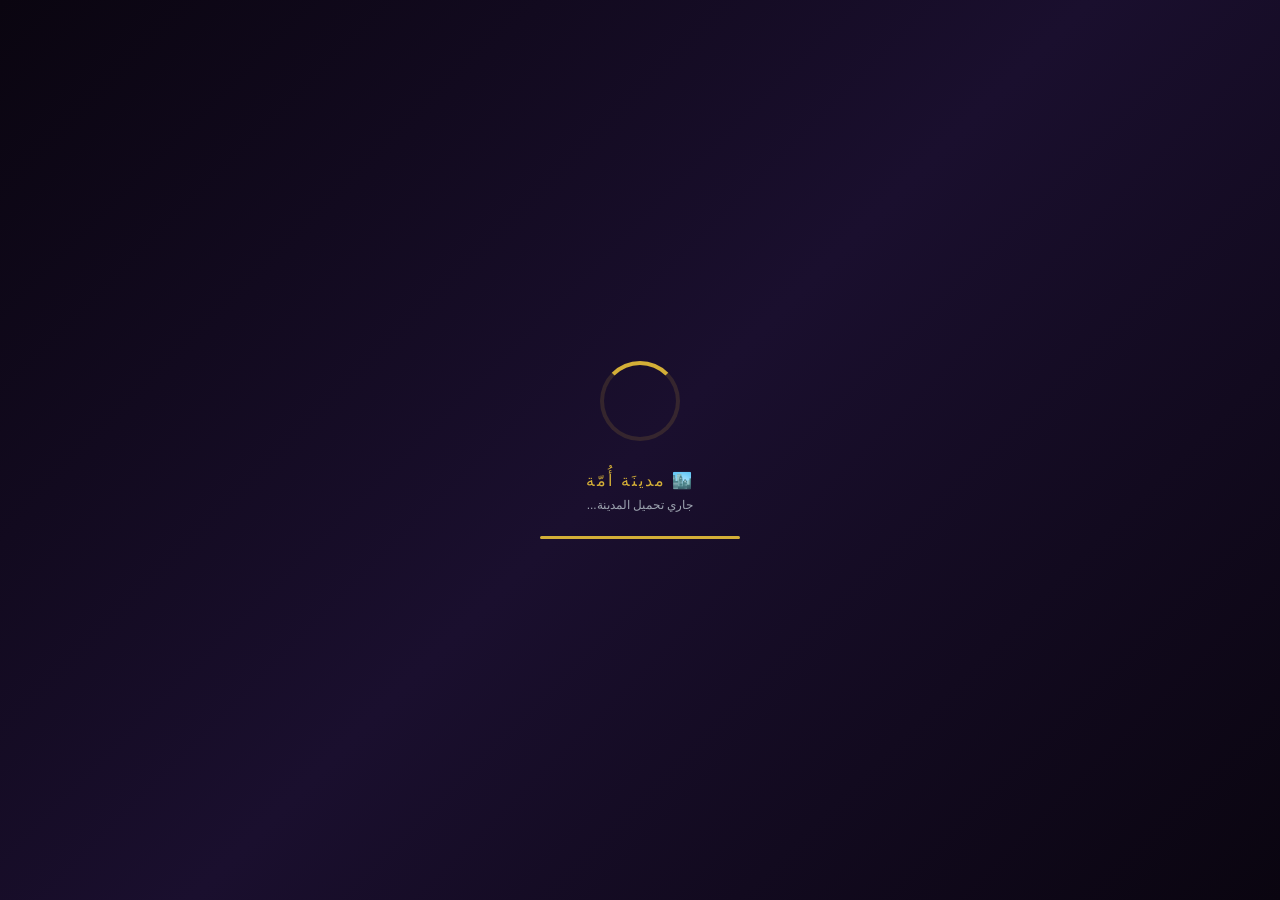
==== commit c246ed7c: "feat: city v3 - pro buildings, 3rd person char, joystick controls" ====
--- a/app/src/main/assets/city/index.html
+++ b/app/src/main/assets/city/index.html
@@ -2,135 +2,326 @@
 <html lang="ar" dir="rtl">
 <head>
 <meta charset="UTF-8">
-<meta name="viewport" content="width=device-width, initial-scale=1.0, user-scalable=no">
+<meta name="viewport" content="width=device-width, initial-scale=1.0, user-scalable=no, viewport-fit=cover">
 <title>مدينة أُمّة</title>
 <style>
   * { margin: 0; padding: 0; box-sizing: border-box; -webkit-tap-highlight-color: transparent; }
-  html, body { width: 100%; height: 100%; overflow: hidden; background: #87CEEB; font-family: sans-serif; }
+  html, body { width: 100%; height: 100%; overflow: hidden; background: #0A0E1A; font-family: -apple-system, sans-serif; }
   canvas { display: block; touch-action: none; }
+
+  /* ═══ Loading ═══ */
   #loading {
-    position: absolute; top: 50%; left: 50%; transform: translate(-50%, -50%);
-    color: #D4AF37; font-size: 15px; text-align: center; z-index: 100;
-    background: rgba(10,5,16,0.95); padding: 30px 40px; border-radius: 20px;
-    border: 2px solid #D4AF37; box-shadow: 0 20px 60px rgba(0,0,0,0.5);
-  }
-  .spinner {
-    border: 4px solid rgba(212, 175, 55, 0.2); border-top: 4px solid #D4AF37;
-    border-radius: 50%; width: 50px; height: 50px;
-    animation: spin 1s linear infinite; margin: 0 auto 20px;
+    position: fixed; inset: 0; z-index: 1000;
+    background: linear-gradient(135deg, #0A0510, #1A0F2E, #0A0510);
+    display: flex; flex-direction: column;
+    justify-content: center; align-items: center;
+    color: #D4AF37;
+  }
+  .loader-ring {
+    width: 80px; height: 80px; margin-bottom: 30px;
+    border: 4px solid rgba(212,175,55,0.15);
+    border-top: 4px solid #D4AF37;
+    border-radius: 50%;
+    animation: spin 1s linear infinite;
   }
   @keyframes spin { to { transform: rotate(360deg); } }
-  #info {
-    position: absolute; top: 16px; right: 16px;
-    background: rgba(10,5,16,0.9); color: #D4AF37;
-    padding: 10px 16px; border-radius: 12px; font-size: 12px; z-index: 50;
-    border: 1px solid rgba(212,175,55,0.4); backdrop-filter: blur(10px);
-  }
-  #info .num { color: #FFD700; font-weight: bold; font-size: 14px; }
-  #controls {
-    position: absolute; top: 16px; left: 16px;
-    display: flex; flex-direction: column; gap: 8px; z-index: 50;
-  }
-  #controls button {
-    background: rgba(10,5,16,0.9); color: #D4AF37;
-    border: 1px solid rgba(212,175,55,0.5);
-    padding: 10px 14px; border-radius: 10px; font-size: 16px;
-    cursor: pointer; backdrop-filter: blur(10px); transition: all 0.2s;
-  }
-  #controls button:active { transform: scale(0.95); background: rgba(212,175,55,0.2); }
-  #plotPanel {
-    position: absolute; top: 0; left: 0; right: 0; bottom: 0;
-    background: rgba(0,0,0,0.75); z-index: 200;
-    display: none; align-items: flex-end; backdrop-filter: blur(6px);
-  }
-  #plotPanel.show { display: flex; }
-  #plotPanel .panel {
-    width: 100%; background: linear-gradient(180deg, #1A0F2E, #0A0510);
+  .loader-text { font-size: 16px; letter-spacing: 2px; }
+  .loader-sub { font-size: 12px; color: #9CA3AF; margin-top: 8px; }
+  .loader-bar {
+    width: 200px; height: 3px; background: rgba(212,175,55,0.15);
+    border-radius: 2px; margin-top: 24px; overflow: hidden;
+  }
+  .loader-bar-fill {
+    height: 100%; width: 0%; background: #D4AF37;
+    animation: loadBar 4s ease-out forwards;
+  }
+  @keyframes loadBar { to { width: 100%; } }
+
+  /* ═══ HUD أعلى يمين ═══ */
+  #hudTop {
+    position: fixed; top: 16px; right: 16px; z-index: 100;
+    background: rgba(10,5,16,0.85);
+    color: #D4AF37; padding: 8px 14px;
+    border-radius: 10px; font-size: 12px;
+    border: 1px solid rgba(212,175,55,0.4);
+    backdrop-filter: blur(10px);
+    display: flex; gap: 12px;
+  }
+  #hudTop .item { display: flex; align-items: center; gap: 6px; }
+  #hudTop .val { color: #FFD700; font-weight: bold; }
+
+  /* ═══ أزرار تحكم أعلى يسار ═══ */
+  #hudControls {
+    position: fixed; top: 16px; left: 16px; z-index: 100;
+    display: flex; flex-direction: column; gap: 8px;
+  }
+  #hudControls button {
+    width: 44px; height: 44px;
+    background: rgba(10,5,16,0.85);
+    color: #D4AF37; border: 1px solid rgba(212,175,55,0.4);
+    border-radius: 12px; font-size: 20px;
+    cursor: pointer;
+    backdrop-filter: blur(10px);
+    transition: all 0.15s;
+  }
+  #hudControls button:active {
+    transform: scale(0.92);
+    background: rgba(212,175,55,0.2);
+  }
+
+  /* ═══ Joystick (أسفل يسار) ═══ */
+  #joystickZone {
+    position: fixed; bottom: 40px; left: 40px;
+    width: 140px; height: 140px; z-index: 100;
+    border-radius: 50%;
+    background: rgba(10,5,16,0.5);
+    border: 2px solid rgba(212,175,55,0.3);
+    backdrop-filter: blur(10px);
+    touch-action: none;
+  }
+  #joystickKnob {
+    position: absolute; top: 50%; left: 50%;
+    transform: translate(-50%, -50%);
+    width: 60px; height: 60px; border-radius: 50%;
+    background: radial-gradient(circle at 30% 30%, #FFD700, #D4AF37, #A08020);
+    box-shadow: 0 4px 20px rgba(212,175,55,0.5);
+    pointer-events: none;
+    transition: transform 0.08s;
+  }
+  #joystickArrows {
+    position: absolute; inset: 0;
+    pointer-events: none;
+  }
+  #joystickArrows span {
+    position: absolute; color: rgba(212,175,55,0.4);
+    font-size: 18px; font-weight: bold;
+  }
+  #joystickArrows .up { top: 8px; left: 50%; transform: translateX(-50%); }
+  #joystickArrows .down { bottom: 8px; left: 50%; transform: translateX(-50%); }
+  #joystickArrows .left { left: 8px; top: 50%; transform: translateY(-50%); }
+  #joystickArrows .right { right: 8px; top: 50%; transform: translateY(-50%); }
+
+  /* ═══ Cam Control (أسفل يمين) ═══ */
+  #camControl {
+    position: fixed; bottom: 40px; right: 40px;
+    width: 140px; height: 140px; z-index: 100;
+    border-radius: 50%;
+    background: rgba(10,5,16,0.5);
+    border: 2px solid rgba(212,175,55,0.3);
+    backdrop-filter: blur(10px);
+    touch-action: none;
+  }
+  #camKnob {
+    position: absolute; top: 50%; left: 50%;
+    transform: translate(-50%, -50%);
+    width: 50px; height: 50px; border-radius: 50%;
+    background: radial-gradient(circle at 30% 30%, #9333EA, #6B21A8);
+    box-shadow: 0 4px 20px rgba(147,51,234,0.5);
+    pointer-events: none;
+    transition: transform 0.08s;
+  }
+  #camLabel {
+    position: absolute; top: 50%; left: 50%;
+    transform: translate(-50%, -50%);
+    color: rgba(255,255,255,0.6); font-size: 10px;
+    pointer-events: none;
+  }
+
+  /* ═══ Action Buttons (يمين) ═══ */
+  #actionBtns {
+    position: fixed; bottom: 200px; right: 40px;
+    display: flex; flex-direction: column; gap: 10px; z-index: 100;
+  }
+  #actionBtns button {
+    width: 56px; height: 56px;
+    background: rgba(10,5,16,0.85);
+    color: #D4AF37; border: 2px solid rgba(212,175,55,0.5);
+    border-radius: 50%; font-size: 22px;
+    cursor: pointer;
+    backdrop-filter: blur(10px);
+    transition: all 0.15s;
+  }
+  #actionBtns button:active {
+    transform: scale(0.9);
+    background: rgba(212,175,55,0.25);
+  }
+
+  /* ═══ Panel (لوحة تفاعل) ═══ */
+  #interactPanel {
+    position: fixed; inset: 0; z-index: 500;
+    background: rgba(0,0,0,0.7);
+    display: none; align-items: flex-end;
+    backdrop-filter: blur(6px);
+  }
+  #interactPanel.show { display: flex; }
+  #interactPanel .panel {
+    width: 100%; max-height: 80vh; overflow-y: auto;
+    background: linear-gradient(180deg, #1A0F2E, #0A0510);
     border-top-left-radius: 28px; border-top-right-radius: 28px;
-    border-top: 3px solid #D4AF37; padding: 24px 22px 40px;
+    border-top: 3px solid #D4AF37;
+    padding: 28px 22px 40px;
     animation: slideUp 0.35s cubic-bezier(0.34, 1.56, 0.64, 1);
-    max-height: 80vh; overflow-y: auto;
   }
   @keyframes slideUp { from { transform: translateY(100%); } to { transform: translateY(0); } }
-  #plotPanel h3 { color: #D4AF37; font-size: 22px; margin-bottom: 6px; display: flex; align-items: center; gap: 10px; }
-  #plotPanel .coords { color: #9CA3AF; font-size: 12px; margin-bottom: 18px; }
-  #plotPanel .info-row {
+  #interactPanel h3 {
+    color: #D4AF37; font-size: 24px; margin-bottom: 8px;
+    display: flex; align-items: center; gap: 12px;
+  }
+  #interactPanel .desc { color: #9CA3AF; font-size: 14px; line-height: 1.6; margin-bottom: 20px; }
+  #interactPanel .info-row {
     color: #F5F5F5; font-size: 14px; padding: 10px 0;
     border-bottom: 1px solid rgba(212,175,55,0.15);
-    display: flex; justify-content: space-between; align-items: center;
-  }
-  #plotPanel .info-row:last-of-type { border-bottom: none; }
-  #plotPanel .info-row b { color: #D4AF37; }
-  #plotPanel .btns { display: flex; gap: 10px; margin-top: 22px; flex-wrap: wrap; }
-  #plotPanel button {
-    flex: 1; min-width: 100px; padding: 15px; border: none; border-radius: 14px;
-    font-size: 14px; font-weight: bold; font-family: inherit; cursor: pointer;
-    transition: transform 0.15s;
-  }
-  #plotPanel button:active { transform: scale(0.96); }
-  #plotPanel .btn-open { background: linear-gradient(135deg, #FFD700, #D4AF37); color: #0A0510; }
-  #plotPanel .btn-close { background: #2A1535; color: #F5F5F5; }
-  #plotPanel .price { color: #FFD700; font-size: 26px; font-weight: bold; margin: 14px 0; }
+    display: flex; justify-content: space-between;
+  }
+  #interactPanel .btns {
+    display: flex; gap: 12px; margin-top: 24px;
+  }
+  #interactPanel button {
+    flex: 1; padding: 16px; border: none; border-radius: 14px;
+    font-size: 15px; font-weight: bold; font-family: inherit;
+    cursor: pointer; transition: transform 0.15s;
+  }
+  #interactPanel button:active { transform: scale(0.96); }
+  #interactPanel .btn-open {
+    background: linear-gradient(135deg, #FFD700, #D4AF37);
+    color: #0A0510;
+  }
+  #interactPanel .btn-close {
+    background: #2A1535; color: #F5F5F5;
+  }
+
+  /* ═══ Toast ═══ */
   .toast {
-    position: absolute; top: 90px; left: 50%; transform: translateX(-50%);
+    position: fixed; top: 80px; left: 50%;
+    transform: translateX(-50%);
     background: rgba(10,5,16,0.96); color: #D4AF37;
-    padding: 14px 26px; border-radius: 14px; border: 2px solid #D4AF37;
-    font-size: 14px; z-index: 300; display: none;
-    box-shadow: 0 10px 40px rgba(0,0,0,0.6); max-width: 85%;
-  }
-  .toast.show { display: block; animation: toastIn 0.3s ease-out; }
+    padding: 14px 24px; border-radius: 14px;
+    border: 2px solid #D4AF37;
+    font-size: 14px; z-index: 600;
+    display: none;
+    box-shadow: 0 10px 40px rgba(0,0,0,0.6);
+    max-width: 85vw; text-align: center;
+  }
+  .toast.show {
+    display: block;
+    animation: toastIn 0.3s ease-out;
+  }
   @keyframes toastIn {
     from { opacity: 0; transform: translateX(-50%) translateY(-20px); }
     to { opacity: 1; transform: translateX(-50%) translateY(0); }
   }
-  #hud {
-    position: absolute; bottom: 0; left: 0; right: 0; padding: 14px 20px 24px;
-    background: linear-gradient(to top, rgba(10,5,16,0.95), rgba(10,5,16,0));
-    color: #D4AF37; font-size: 12px; z-index: 50;
-    display: flex; justify-content: center; align-items: center; gap: 10px;
+
+  /* ═══ Hint (تعليمات) ═══ */
+  #hint {
+    position: fixed; bottom: 12px; left: 50%;
+    transform: translateX(-50%);
+    color: rgba(212,175,55,0.6);
+    font-size: 11px; z-index: 50;
     pointer-events: none;
+    text-align: center;
+  }
+
+  /* ═══ Minimap (أعلى يمين تحت HUD) ═══ */
+  #minimap {
+    position: fixed; top: 70px; right: 16px;
+    width: 100px; height: 100px; z-index: 100;
+    background: rgba(10,5,16,0.85);
+    border-radius: 12px;
+    border: 1px solid rgba(212,175,55,0.4);
+    backdrop-filter: blur(10px);
+    overflow: hidden;
+  }
+  #minimap canvas {
+    width: 100%; height: 100%;
+    image-rendering: pixelated;
   }
 </style>
 </head>
 <body>
-<div id="loading"><div class="spinner"></div><div>🏙️ جاري بناء مدينة أُمّة...</div></div>
-<div id="info"><span>🏙️</span> مبانٍ: <span class="num" id="buildingCount">0</span> • معالم: <span class="num" id="landmarkCount">0</span></div>
-<div id="controls">
-  <button onclick="toggleDayNight()" title="النهار/الليل">🌙</button>
-  <button onclick="resetCamera()" title="إعادة">🎯</button>
-  <button onclick="toggleRotate()" title="دوران">🔄</button>
+
+<div id="loading">
+  <div class="loader-ring"></div>
+  <div class="loader-text">🏙️ مدينَة أُمّة</div>
+  <div class="loader-sub">جاري تحميل المدينة...</div>
+  <div class="loader-bar"><div class="loader-bar-fill"></div></div>
 </div>
-<div id="plotPanel">
+
+<div id="hudTop">
+  <div class="item">🏢 <span class="val" id="buildingCount">0</span></div>
+  <div class="item">🏆 <span class="val" id="landmarkCount">0</span></div>
+</div>
+
+<div id="hudControls">
+  <button onclick="toggleDayNight()" id="btnDayNight">🌙</button>
+  <button onclick="resetCamera()">🎯</button>
+  <button onclick="toggleCameraMode()" id="btnCamMode">👤</button>
+</div>
+
+<div id="minimap">
+  <canvas id="minimapCanvas" width="100" height="100"></canvas>
+</div>
+
+<div id="joystickZone">
+  <div id="joystickArrows">
+    <span class="up">▲</span>
+    <span class="down">▼</span>
+    <span class="left">◀</span>
+    <span class="right">▶</span>
+  </div>
+  <div id="joystickKnob"></div>
+</div>
+
+<div id="camControl">
+  <div id="camLabel">📷</div>
+  <div id="camKnob"></div>
+</div>
+
+<div id="actionBtns">
+  <button onclick="interactNearby()" title="تفاعل">✋</button>
+  <button onclick="runAction()" title="جري">🏃</button>
+</div>
+
+<div id="interactPanel">
   <div class="panel">
     <h3 id="pTitle">📍 مكان</h3>
-    <div class="coords" id="pCoords"></div>
-    <div id="pContent"></div>
-    <div class="btns" id="pBtns"></div>
+    <div class="desc" id="pDesc"></div>
+    <div id="pInfo"></div>
+    <div class="btns">
+      <button class="btn-close" onclick="closePanel()">إغلاق</button>
+      <button class="btn-open" onclick="openCurrentActivity()">🚪 ادخل</button>
+    </div>
   </div>
 </div>
+
 <div class="toast" id="toast"></div>
-<div id="hud"><span>👆</span><span>اسحب للتدوير • قرّب بإصبعين • اضغط مبنى</span></div>
+
+<div id="hint">🕹️ اسحب Joystick للحركة • 📷 CamControl للكاميرا • ✋ للتفاعل</div>
+
 <script src="../avatar/libs/three.min.js"></script>
-<script src="../avatar/libs/OrbitControls.js"></script>
 <script>
 // ═══════════════════════════════════════════════════════════
 //  الإعدادات العامة
 // ═══════════════════════════════════════════════════════════
 
-const WORLD = 700;
+const WORLD = 1000;
 const HALF = WORLD / 2;
+const GRID = 20;            // 20×20 = 400 قطعة
+const PLOT = WORLD / GRID;  // 50 وحدة لكل قطعة
 
 // ═══════════════════════════════════════════════════════════
 //  Scene + Camera + Renderer
 // ═══════════════════════════════════════════════════════════
 
 const scene = new THREE.Scene();
-scene.fog = new THREE.Fog(0xB8D9F0, 800, 2200);
-
-const camera = new THREE.PerspectiveCamera(50, window.innerWidth / window.innerHeight, 1, 4000);
-camera.position.set(220, 180, 220);
-
-const renderer = new THREE.WebGLRenderer({ antialias: true, powerPreference: 'high-performance' });
+scene.fog = new THREE.Fog(0xB8D9F0, 600, 2000);
+
+const camera = new THREE.PerspectiveCamera(50, window.innerWidth / window.innerHeight, 0.5, 3000);
+camera.position.set(0, 15, 20);
+
+const renderer = new THREE.WebGLRenderer({
+  antialias: true,
+  powerPreference: 'high-performance'
+});
 renderer.setSize(window.innerWidth, window.innerHeight);
 renderer.setPixelRatio(Math.min(window.devicePixelRatio, 2));
 renderer.shadowMap.enabled = true;
@@ -138,37 +329,34 @@
 renderer.outputEncoding = THREE.sRGBEncoding;
 document.body.appendChild(renderer.domElement);
 
-const controls = new THREE.OrbitControls(camera, renderer.domElement);
-controls.enableDamping = true;
-controls.dampingFactor = 0.08;
-controls.minDistance = 40;
-controls.maxDistance = 1200;
-controls.maxPolarAngle = Math.PI / 2.15;
-controls.target.set(0, 20, 0);
-
-// ═══════════════════════════════════════════════════════════
-//  الإضاءة
-// ═══════════════════════════════════════════════════════════
-
-const ambient = new THREE.AmbientLight(0xffffff, 0.35);
+// ═══════════════════════════════════════════════════════════
+//  الإضاءة — نهاري مشرق
+// ═══════════════════════════════════════════════════════════
+
+const ambient = new THREE.AmbientLight(0xffffff, 0.45);
 scene.add(ambient);
 
-const hemi = new THREE.HemisphereLight(0xB8D9F0, 0x4A7C3F, 0.4);
+const hemi = new THREE.HemisphereLight(0xB8D9F0, 0x6B8F5A, 0.5);
 scene.add(hemi);
 
-const sun = new THREE.DirectionalLight(0xFFF4CC, 1.15);
-sun.position.set(300, 500, 250);
+const sun = new THREE.DirectionalLight(0xFFF4CC, 1.1);
+sun.position.set(400, 600, 300);
 sun.castShadow = true;
 sun.shadow.mapSize.width = 2048;
 sun.shadow.mapSize.height = 2048;
 sun.shadow.camera.near = 50;
-sun.shadow.camera.far = 1500;
-sun.shadow.camera.left = -600;
-sun.shadow.camera.right = 600;
-sun.shadow.camera.top = 600;
-sun.shadow.camera.bottom = -600;
-sun.shadow.bias = -0.0004;
+sun.shadow.camera.far = 2000;
+sun.shadow.camera.left = -800;
+sun.shadow.camera.right = 800;
+sun.shadow.camera.top = 800;
+sun.shadow.camera.bottom = -800;
+sun.shadow.bias = -0.0005;
 scene.add(sun);
+
+// إضاءة مسائية (شمس ثانية دافئة)
+const warmLight = new THREE.DirectionalLight(0xFFB060, 0.25);
+warmLight.position.set(-200, 300, -400);
+scene.add(warmLight);
 
 // ═══════════════════════════════════════════════════════════
 //  السماء
@@ -181,135 +369,1040 @@
     topColor: { value: new THREE.Color(0x2E6BC8) },
     bottomColor: { value: new THREE.Color(0xC8E0F0) },
     offset: { value: 300 },
-    exponent: { value: 0.75 }
+    exponent: { value: 0.8 }
   },
-  vertexShader: 'varying vec3 vWorldPos; void main() { vec4 wp = modelMatrix * vec4(position, 1.0); vWorldPos = wp.xyz; gl_Position = projectionMatrix * viewMatrix * wp; }',
-  fragmentShader: 'uniform vec3 topColor; uniform vec3 bottomColor; uniform float offset; uniform float exponent; varying vec3 vWorldPos; void main() { float h = normalize(vWorldPos + vec3(0.0, offset, 0.0)).y; float f = max(pow(max(h, 0.0), exponent), 0.0); gl_FragColor = vec4(mix(bottomColor, topColor, f), 1.0); }'
+  vertexShader: `
+    varying vec3 vWorldPos;
+    void main() {
+      vec4 wp = modelMatrix * vec4(position, 1.0);
+      vWorldPos = wp.xyz;
+      gl_Position = projectionMatrix * viewMatrix * wp;
+    }
+  `,
+  fragmentShader: `
+    uniform vec3 topColor; uniform vec3 bottomColor;
+    uniform float offset; uniform float exponent;
+    varying vec3 vWorldPos;
+    void main() {
+      float h = normalize(vWorldPos + vec3(0.0, offset, 0.0)).y;
+      float f = max(pow(max(h, 0.0), exponent), 0.0);
+      gl_FragColor = vec4(mix(bottomColor, topColor, f), 1.0);
+    }
+  `
 });
 const sky = new THREE.Mesh(skyGeo, skyMat);
 scene.add(sky);
 
 // ═══════════════════════════════════════════════════════════
-//  الأرض والبحر
-// ═══════════════════════════════════════════════════════════
-
-const groundMat = new THREE.MeshLambertMaterial({ color: 0x5A9B4A });
-const ground = new THREE.Mesh(new THREE.PlaneGeometry(5000, 5000), groundMat);
-ground.rotation.x = -Math.PI / 2;
-ground.receiveShadow = true;
-scene.add(ground);
-
-const seaMat = new THREE.MeshLambertMaterial({ color: 0x2E7BB8, transparent: true, opacity: 0.85 });
-const sea = new THREE.Mesh(new THREE.PlaneGeometry(1500, 400), seaMat);
-sea.rotation.x = -Math.PI / 2;
-sea.position.set(0, 0.3, -HALF - 180);
-scene.add(sea);
-
-const foamMat = new THREE.MeshLambertMaterial({ color: 0xF0F0E8 });
-const foam = new THREE.Mesh(new THREE.PlaneGeometry(1500, 8), foamMat);
-foam.rotation.x = -Math.PI / 2;
-foam.position.set(0, 0.4, -HALF - 20);
-scene.add(foam);
-
-const sandMat = new THREE.MeshLambertMaterial({ color: 0xE8D4A8 });
-const sand = new THREE.Mesh(new THREE.PlaneGeometry(WORLD + 100, 60), sandMat);
-sand.rotation.x = -Math.PI / 2;
-sand.position.set(0, 0.35, -HALF - 10);
-scene.add(sand);
-
-// ═══════════════════════════════════════════════════════════
-//  الطرق
+//  القمر + الشمس (عناصر بصرية)
+// ═══════════════════════════════════════════════════════════
+
+// الشمس (كيان بصري)
+const sunMesh = new THREE.Mesh(
+  new THREE.SphereGeometry(40, 24, 16),
+  new THREE.MeshBasicMaterial({ color: 0xFFEB80 })
+);
+sunMesh.position.set(800, 900, 400);
+scene.add(sunMesh);
+
+// ═══════════════════════════════════════════════════════════
+//  الأرضية (عشب)
+// ═══════════════════════════════════════════════════════════
+
+const grassMat = new THREE.MeshLambertMaterial({ color: 0x6BA85A });
+const grass = new THREE.Mesh(new THREE.PlaneGeometry(WORLD * 3, WORLD * 3), grassMat);
+grass.rotation.x = -Math.PI / 2;
+grass.receiveShadow = true;
+scene.add(grass);
+
+// أرضية المدينة (متنوعة)
+const cityGroundMat = new THREE.MeshLambertMaterial({ color: 0x7CB868 });
+const cityGround = new THREE.Mesh(new THREE.PlaneGeometry(WORLD, WORLD), cityGroundMat);
+cityGround.rotation.x = -Math.PI / 2;
+cityGround.position.y = 0.02;
+cityGround.receiveShadow = true;
+scene.add(cityGround);
+
+// ═══════════════════════════════════════════════════════════
+//  الطرق — شبكة 3×3 كبيرة
 // ═══════════════════════════════════════════════════════════
 
 const roadMat = new THREE.MeshLambertMaterial({ color: 0x2A2A2A });
-const sidewalkMat = new THREE.MeshLambertMaterial({ color: 0xA8A29A });
-const lineMat = new THREE.MeshBasicMaterial({ color: 0xFFEB3B });
-
-function makeRoad(cx, cz, w, d, horizontal) {
-  const sidewalk = new THREE.Mesh(new THREE.BoxGeometry(w + 8, 0.6, d + 8), sidewalkMat);
-  sidewalk.position.set(cx, 0.35, cz);
-  sidewalk.receiveShadow = true;
-  scene.add(sidewalk);
-
-  const road = new THREE.Mesh(new THREE.BoxGeometry(w, 0.85, d), roadMat);
-  road.position.set(cx, 0.4, cz);
+const sidewalkMat = new THREE.MeshLambertMaterial({ color: 0xB0A8A0 });
+const roadLineMat = new THREE.MeshBasicMaterial({ color: 0xFFEB3B });
+
+// الرصيف
+function makeRoadH(z, width) {
+  // الرصيف
+  const sw = new THREE.Mesh(new THREE.BoxGeometry(WORLD, 0.6, width + 8), sidewalkMat);
+  sw.position.set(0, 0.3, z);
+  sw.receiveShadow = true;
+  scene.add(sw);
+
+  // الطريق
+  const road = new THREE.Mesh(new THREE.BoxGeometry(WORLD, 0.85, width), roadMat);
+  road.position.set(0, 0.42, z);
   road.receiveShadow = true;
   scene.add(road);
 
-  const length = horizontal ? w : d;
-  const lineCount = Math.floor(length / 10);
-  for (let i = 0; i < lineCount; i += 2) {
-    const line = new THREE.Mesh(
-      new THREE.BoxGeometry(horizontal ? 5 : 0.5, 0.1, horizontal ? 0.5 : 5),
-      lineMat
-    );
-    const off = -length / 2 + 5 + i * 10;
-    line.position.set(horizontal ? cx + off : cx, 0.9, horizontal ? cz : cz + off);
+  // خطوط صفراء
+  for (let x = -HALF + 10; x < HALF; x += 25) {
+    const line = new THREE.Mesh(new THREE.BoxGeometry(12, 0.1, 0.7), roadLineMat);
+    line.position.set(x, 0.9, z);
     scene.add(line);
   }
 }
 
-const ROAD_W = 16;
-for (let i = -2; i <= 2; i++) {
-  makeRoad(0, i * (WORLD / 5), WORLD, ROAD_W, true);
-}
-for (let i = -2; i <= 2; i++) {
-  makeRoad(i * (WORLD / 5), 0, ROAD_W, WORLD, false);
-}
-
-// ═══════════════════════════════════════════════════════════
-//  الساحة المركزية + النافورة
-// ═══════════════════════════════════════════════════════════
-
-const plazaSize = 90;
+function makeRoadV(x, width) {
+  const sw = new THREE.Mesh(new THREE.BoxGeometry(width + 8, 0.6, WORLD), sidewalkMat);
+  sw.position.set(x, 0.3, 0);
+  sw.receiveShadow = true;
+  scene.add(sw);
+
+  const road = new THREE.Mesh(new THREE.BoxGeometry(width, 0.85, WORLD), roadMat);
+  road.position.set(x, 0.42, 0);
+  road.receiveShadow = true;
+  scene.add(road);
+
+  for (let z = -HALF + 10; z < HALF; z += 25) {
+    const line = new THREE.Mesh(new THREE.BoxGeometry(0.7, 0.1, 12), roadLineMat);
+    line.position.set(x, 0.9, z);
+    scene.add(line);
+  }
+}
+
+const ROAD_W = 18;
+
+// طرق أفقية
+makeRoadH(-300, ROAD_W);
+makeRoadH(0, ROAD_W);
+makeRoadH(300, ROAD_W);
+
+// طرق عمودية
+makeRoadV(-300, ROAD_W);
+makeRoadV(0, ROAD_W);
+makeRoadV(300, ROAD_W);
+
+// ═══════════════════════════════════════════════════════════
+//  الرصيف المضيء عند الحواف (Edge glow)
+// ═══════════════════════════════════════════════════════════
+
+// ممرات المشاة
+const crossMat = new THREE.MeshBasicMaterial({ color: 0xFFFFFF });
+for (let i = -1; i <= 1; i++) {
+  for (let j = -1; j <= 1; j++) {
+    for (let k = 0; k < 6; k++) {
+      const stripe = new THREE.Mesh(new THREE.BoxGeometry(0.6, 0.9, 10), crossMat);
+      stripe.position.set(i * 300 + (k - 2.5) * 2, 0.9, j * 300 + ROAD_W / 2 + 10);
+      scene.add(stripe);
+
+      const stripe2 = new THREE.Mesh(new THREE.BoxGeometry(10, 0.9, 0.6), crossMat);
+      stripe2.position.set(i * 300 + ROAD_W / 2 + 10, 0.9, j * 300 + (k - 2.5) * 2);
+      scene.add(stripe2);
+    }
+  }
+}
+
+// ═══════════════════════════════════════════════════════════
+//  الساحة المركزية (رئيسية)
+// ═══════════════════════════════════════════════════════════
+
 const plazaMat = new THREE.MeshLambertMaterial({ color: 0xE8DCC8 });
-const plaza = new THREE.Mesh(new THREE.BoxGeometry(plazaSize, 0.8, plazaSize), plazaMat);
+const plaza = new THREE.Mesh(new THREE.CylinderGeometry(80, 80, 0.8, 32), plazaMat);
 plaza.position.y = 0.4;
 plaza.receiveShadow = true;
 scene.add(plaza);
 
-const mosaicMat = new THREE.MeshLambertMaterial({ color: 0xD4AF37 });
-const mosaic1 = new THREE.Mesh(new THREE.CylinderGeometry(30, 30, 0.85, 32), mosaicMat);
+// نمط الفسيفساء
+const mosaicMat1 = new THREE.MeshLambertMaterial({ color: 0xD4AF37 });
+const mosaic1 = new THREE.Mesh(new THREE.CylinderGeometry(60, 60, 0.85, 32), mosaicMat1);
 mosaic1.position.y = 0.42;
 scene.add(mosaic1);
 
-const mosaic2 = new THREE.Mesh(new THREE.CylinderGeometry(25, 25, 0.86, 32), plazaMat);
+const mosaic2 = new THREE.Mesh(new THREE.CylinderGeometry(50, 50, 0.86, 32), plazaMat);
 mosaic2.position.y = 0.43;
 scene.add(mosaic2);
 
-const mosaic3 = new THREE.Mesh(new THREE.CylinderGeometry(17, 17, 0.87, 32), mosaicMat);
+const mosaic3 = new THREE.Mesh(new THREE.CylinderGeometry(30, 30, 0.87, 32), mosaicMat1);
 mosaic3.position.y = 0.44;
 scene.add(mosaic3);
 
-function makeFountain() {
+// النافورة المركزية
+const fountainGroup = new THREE.Group();
+const fountainBase = new THREE.Mesh(
+  new THREE.CylinderGeometry(15, 15, 1.5, 32),
+  new THREE.MeshLambertMaterial({ color: 0xE8DCC8 })
+);
+fountainBase.position.y = 0.75;
+fountainBase.castShadow = true; fountainBase.receiveShadow = true;
+fountainGroup.add(fountainBase);
+
+const fountainWater = new THREE.Mesh(
+  new THREE.CylinderGeometry(13, 13, 1, 32),
+  new THREE.MeshLambertMaterial({
+    color: 0x4FC3F7, transparent: true, opacity: 0.85
+  })
+);
+fountainWater.position.y = 1.5;
+fountainGroup.add(fountainWater);
+
+const fountainPillar = new THREE.Mesh(
+  new THREE.CylinderGeometry(1.5, 1.5, 6, 12),
+  new THREE.MeshLambertMaterial({ color: 0xE8DCC8 })
+);
+fountainPillar.position.y = 4.5;
+fountainPillar.castShadow = true;
+fountainGroup.add(fountainPillar);
+
+const fountainTop = new THREE.Mesh(
+  new THREE.SphereGeometry(2, 16, 12),
+  new THREE.MeshLambertMaterial({ color: 0xD4AF37 })
+);
+fountainTop.position.y = 8;
+fountainTop.castShadow = true;
+fountainGroup.add(fountainTop);
+
+fountainGroup.position.y = 0.9;
+scene.add(fountainGroup);
+
+// ═══════════════════════════════════════════════════════════
+//  مواد المباني — عربي حديث
+// ═══════════════════════════════════════════════════════════
+
+const WALL_MATS = [
+  new THREE.MeshLambertMaterial({ color: 0xF5F0E8 }),   // أبيض عاجي
+  new THREE.MeshLambertMaterial({ color: 0xE8DCC8 }),   // بيج فاتح
+  new THREE.MeshLambertMaterial({ color: 0xD8C8B0 }),   // بيج
+  new THREE.MeshLambertMaterial({ color: 0xE8D8B8 }),   // رملي
+  new THREE.MeshLambertMaterial({ color: 0xF0E8D8 }),   // كريمي
+  new THREE.MeshLambertMaterial({ color: 0xC8B898 }),   // بني فاتح
+  new THREE.MeshLambertMaterial({ color: 0xE0D0B8 })    // رملي دافئ
+];
+
+const ACCENT_MATS = [
+  new THREE.MeshLambertMaterial({ color: 0xD4AF37 }),   // ذهبي
+  new THREE.MeshLambertMaterial({ color: 0xB8941F }),   // ذهبي غامق
+  new THREE.MeshLambertMaterial({ color: 0x8B6F47 })    // خشبي
+];
+
+const ROOF_MATS = [
+  new THREE.MeshLambertMaterial({ color: 0xA8906A }),   // بني رملي
+  new THREE.MeshLambertMaterial({ color: 0x8B7355 }),   // بني غامق
+  new THREE.MeshLambertMaterial({ color: 0xC4A878 }),   // رملي
+  new THREE.MeshLambertMaterial({ color: 0x7A6248 })    // بني خشبي
+];
+
+const GLASS_MAT = new THREE.MeshLambertMaterial({
+  color: 0x87CEEB,
+  emissive: 0x4A7AB0,
+  emissiveIntensity: 0.25,
+  transparent: true,
+  opacity: 0.85
+});
+
+const DOOR_MAT = new THREE.MeshLambertMaterial({ color: 0x8B5A3A });
+const TRIM_MAT = new THREE.MeshLambertMaterial({ color: 0xF5F0E8 });
+
+// ═══════════════════════════════════════════════════════════
+//  مولّد النوافذ العربية
+// ═══════════════════════════════════════════════════════════
+
+function addArabesqueWindows(parent, w, h, d, floors, wallColor) {
+  const colsX = Math.max(2, Math.floor(w / 4));
+  const colsZ = Math.max(2, Math.floor(d / 4));
+  const rows = Math.max(1, floors);
+
+  // النوافذ على المحور الأمامي والخلفي (Z)
+  for (let f = 0; f < rows; f++) {
+    const y = 2 + f * 3.2;
+
+    for (let c = 0; c < colsX; c++) {
+      const x = -w / 2 + 3 + c * ((w - 6) / (colsX - 1 || 1));
+
+      // نوافذ أمامية
+      const window1 = new THREE.Mesh(new THREE.BoxGeometry(2, 2.2, 0.15), GLASS_MAT);
+      window1.position.set(x, y, d / 2 + 0.08);
+      parent.add(window1);
+
+      // إطار أمامي ذهبي
+      const frame1Top = new THREE.Mesh(new THREE.BoxGeometry(2.4, 0.15, 0.25), ACCENT_MATS[0]);
+      frame1Top.position.set(x, y + 1.2, d / 2 + 0.1);
+      parent.add(frame1Top);
+
+      const frame1Bot = new THREE.Mesh(new THREE.BoxGeometry(2.4, 0.15, 0.25), ACCENT_MATS[0]);
+      frame1Bot.position.set(x, y - 1.2, d / 2 + 0.1);
+      parent.add(frame1Bot);
+
+      // قوس علوي
+      const arch1 = new THREE.Mesh(
+        new THREE.CylinderGeometry(1, 1, 0.15, 8, 1, false, 0, Math.PI),
+        ACCENT_MATS[0]
+      );
+      arch1.rotation.x = Math.PI / 2;
+      arch1.rotation.z = Math.PI;
+      arch1.position.set(x, y + 1.3, d / 2 + 0.1);
+      parent.add(arch1);
+
+      // نوافذ خلفية
+      const window2 = new THREE.Mesh(new THREE.BoxGeometry(2, 2.2, 0.15), GLASS_MAT);
+      window2.position.set(x, y, -d / 2 - 0.08);
+      parent.add(window2);
+    }
+
+    for (let c = 0; c < colsZ; c++) {
+      const z = -d / 2 + 3 + c * ((d - 6) / (colsZ - 1 || 1));
+
+      const window1 = new THREE.Mesh(new THREE.BoxGeometry(0.15, 2.2, 2), GLASS_MAT);
+      window1.position.set(w / 2 + 0.08, y, z);
+      parent.add(window1);
+
+      const window2 = new THREE.Mesh(new THREE.BoxGeometry(0.15, 2.2, 2), GLASS_MAT);
+      window2.position.set(-w / 2 - 0.08, y, z);
+      parent.add(window2);
+    }
+  }
+}
+
+// ═══════════════════════════════════════════════════════════
+//  قبة ذهبية
+// ═══════════════════════════════════════════════════════════
+
+function addDome(parent, radius, y) {
+  const dome = new THREE.Mesh(
+    new THREE.SphereGeometry(radius, 20, 12, 0, Math.PI * 2, 0, Math.PI / 2),
+    ACCENT_MATS[0]
+  );
+  dome.position.y = y;
+  dome.castShadow = true;
+  parent.add(dome);
+}
+
+// ═══════════════════════════════════════════════════════════
+//  مولّد المبنى العربي الحديث
+// ═══════════════════════════════════════════════════════════
+
+function makeArabBuilding(w, h, d, floors, style) {
   const g = new THREE.Group();
-  const base = new THREE.Mesh(new THREE.CylinderGeometry(10, 10, 1.2, 32),
-    new THREE.MeshLambertMaterial({ color: 0xE8DCC8 }));
-  base.position.y = 0.6; base.castShadow = true; base.receiveShadow = true;
+
+  // اختر نمط الألوان
+  const wallMat = WALL_MATS[Math.floor(Math.random() * WALL_MATS.length)];
+  const roofMat = ROOF_MATS[Math.floor(Math.random() * ROOF_MATS.length)];
+
+  // ═══ الهيكل الأساسي ═══
+  const box = new THREE.Mesh(new THREE.BoxGeometry(w, h, d), wallMat);
+  box.position.y = h / 2;
+  box.castShadow = true;
+  box.receiveShadow = true;
+  g.add(box);
+
+  // ═══ شريط ذهبي عند القاعدة ═══
+  const baseTrim = new THREE.Mesh(
+    new THREE.BoxGeometry(w + 0.6, 0.4, d + 0.6),
+    ACCENT_MATS[0]
+  );
+  baseTrim.position.y = 0.4;
+  g.add(baseTrim);
+
+  // ═══ النوافذ ═══
+  addArabesqueWindows(g, w, h, d, floors, wallMat);
+
+  // ═══ الباب ═══
+  const door = new THREE.Mesh(new THREE.BoxGeometry(2.5, 4, 0.2), DOOR_MAT);
+  door.position.set(0, 2, d / 2 + 0.1);
+  g.add(door);
+
+  // إطار الباب ذهبي
+  const doorFrameL = new THREE.Mesh(new THREE.BoxGeometry(0.3, 4.5, 0.3), ACCENT_MATS[0]);
+  doorFrameL.position.set(-1.5, 2.25, d / 2 + 0.15);
+  g.add(doorFrameL);
+
+  const doorFrameR = new THREE.Mesh(new THREE.BoxGeometry(0.3, 4.5, 0.3), ACCENT_MATS[0]);
+  doorFrameR.position.set(1.5, 2.25, d / 2 + 0.15);
+  g.add(doorFrameR);
+
+  const doorFrameT = new THREE.Mesh(new THREE.BoxGeometry(3.3, 0.3, 0.3), ACCENT_MATS[0]);
+  doorFrameT.position.set(0, 4.65, d / 2 + 0.15);
+  g.add(doorFrameT);
+
+  // ═══ السقف — حسب النوع ═══
+
+  if (style === 'dome') {
+    // قبة ذهبية
+    addDome(g, w * 0.45, h);
+
+    // شرفة صغيرة تحت القبة
+    const ring = new THREE.Mesh(
+      new THREE.CylinderGeometry(w * 0.5, w * 0.5, 0.5, 16),
+      ACCENT_MATS[0]
+    );
+    ring.position.y = h;
+    g.add(ring);
+  }
+  else if (style === 'flat') {
+    // سقف مسطح بدرابزين
+    const roofSlab = new THREE.Mesh(
+      new THREE.BoxGeometry(w + 1, 0.6, d + 1),
+      roofMat
+    );
+    roofSlab.position.y = h + 0.3;
+    roofSlab.castShadow = true;
+    g.add(roofSlab);
+
+    // درابزين صغير
+    const railMat = ACCENT_MATS[0];
+    const railTop = new THREE.Mesh(new THREE.BoxGeometry(w + 1, 0.2, 0.2), railMat);
+    railTop.position.set(0, h + 1.5, d / 2 + 0.5);
+    g.add(railTop);
+
+    const railBottom = new THREE.Mesh(new THREE.BoxGeometry(w + 1, 0.2, 0.2), railMat);
+    railBottom.position.set(0, h + 0.7, d / 2 + 0.5);
+    g.add(railBottom);
+
+    // أعمدة الدرابزين
+    for (let i = -w / 2; i <= w / 2; i += 2) {
+      const post = new THREE.Mesh(new THREE.BoxGeometry(0.15, 0.8, 0.15), railMat);
+      post.position.set(i, h + 1.1, d / 2 + 0.5);
+      g.add(post);
+    }
+  }
+  else if (style === 'arch') {
+    // سقف بأقواس
+    for (let i = -w / 3; i <= w / 3; i += w / 3) {
+      const arch = new THREE.Mesh(
+        new THREE.CylinderGeometry(1.5, 1.5, 0.4, 12, 1, false, 0, Math.PI),
+        ACCENT_MATS[0]
+      );
+      arch.rotation.x = Math.PI / 2;
+      arch.rotation.z = Math.PI;
+      arch.position.set(i, h + 1, 0);
+      g.add(arch);
+    }
+
+    const flat = new THREE.Mesh(
+      new THREE.BoxGeometry(w + 0.5, 0.5, d + 0.5),
+      roofMat
+    );
+    flat.position.y = h + 0.25;
+    g.add(flat);
+  }
+  else if (style === 'tower') {
+    // بلا سقف خاص، فقط إطار ذهبي
+    const topTrim = new THREE.Mesh(
+      new THREE.BoxGeometry(w + 0.6, 0.6, d + 0.6),
+      ACCENT_MATS[0]
+    );
+    topTrim.position.y = h;
+    g.add(topTrim);
+
+    // منارة صغيرة
+    const lantern = new THREE.Mesh(
+      new THREE.CylinderGeometry(0.5, 0.5, 3, 8),
+      ACCENT_MATS[0]
+    );
+    lantern.position.y = h + 2;
+    g.add(lantern);
+
+    const lanternDome = new THREE.Mesh(
+      new THREE.SphereGeometry(0.8, 12, 8, 0, Math.PI * 2, 0, Math.PI / 2),
+      ACCENT_MATS[0]
+    );
+    lanternDome.position.y = h + 3.5;
+    g.add(lanternDome);
+  }
+
+  return g;
+}
+
+// ═══════════════════════════════════════════════════════════
+//  المعالم الرئيسية (7 مبانٍ كبيرة)
+// ═══════════════════════════════════════════════════════════
+
+const landmarks = [];
+
+// 🏛️ البرلمان
+function makeParliament() {
+  const g = new THREE.Group();
+  const wallMat = WALL_MATS[0];
+  const goldMat = ACCENT_MATS[0];
+
+  const base = new THREE.Mesh(new THREE.BoxGeometry(50, 30, 40), wallMat);
+  base.position.y = 15;
+  base.castShadow = true; base.receiveShadow = true;
   g.add(base);
 
-  const water = new THREE.Mesh(new THREE.CylinderGeometry(8.5, 8.5, 0.8, 32),
-    new THREE.MeshLambertMaterial({ color: 0x4FC3F7, transparent: true, opacity: 0.85 }));
-  water.position.y = 1.2;
-  g.add(water);
-
-  const pillar = new THREE.Mesh(new THREE.CylinderGeometry(1, 1, 4, 12),
-    new THREE.MeshLambertMaterial({ color: 0xE8DCC8 }));
-  pillar.position.y = 3; pillar.castShadow = true;
-  g.add(pillar);
-
-  const top = new THREE.Mesh(new THREE.SphereGeometry(1.5, 16, 12),
-    new THREE.MeshLambertMaterial({ color: 0xD4AF37 }));
-  top.position.y = 5.5; top.castShadow = true;
-  g.add(top);
-
-  g.position.y = 0.8;
+  // قبة مركزية كبيرة
+  const mainDome = new THREE.Mesh(
+    new THREE.SphereGeometry(18, 24, 16, 0, Math.PI * 2, 0, Math.PI / 2),
+    goldMat
+  );
+  mainDome.position.y = 30;
+  mainDome.castShadow = true;
+  g.add(mainDome);
+
+  // أقواس ذهبية
+  for (let i = -2; i <= 2; i++) {
+    if (i === 0) continue;
+    const smallDome = new THREE.Mesh(
+      new THREE.SphereGeometry(5, 16, 12, 0, Math.PI * 2, 0, Math.PI / 2),
+      goldMat
+    );
+    smallDome.position.set(i * 12, 30, 0);
+    smallDome.castShadow = true;
+    g.add(smallDome);
+  }
+
+  // أعمدة أمامية
+  for (let i = -5; i <= 5; i += 2.5) {
+    const col = new THREE.Mesh(
+      new THREE.CylinderGeometry(1.2, 1.4, 20, 12),
+      wallMat
+    );
+    col.position.set(i, 10, 21);
+    col.castShadow = true;
+    g.add(col);
+  }
+
+  // نوافذ
+  addArabesqueWindows(g, 50, 30, 40, 6, wallMat);
+
+  g.userData = {
+    landmark: true,
+    activity: 'ParliamentActivity',
+    name: '🏛️ البرلمان',
+    desc: 'اقترح القوانين، صوت، وشارك في الديمقراطية.',
+    radius: 35
+  };
   return g;
 }
-scene.add(makeFountain());
-
-// ═══════════════════════════════════════════════════════════
-//  الأشجار
+
+// 🏢 برج الرئيس
+function makePresidentTower() {
+  const g = new THREE.Group();
+  const wallMat = WALL_MATS[4];
+  const goldMat = ACCENT_MATS[0];
+
+  // قاعدة
+  const base = new THREE.Mesh(new THREE.BoxGeometry(35, 8, 35), wallMat);
+  base.position.y = 4;
+  base.castShadow = true; base.receiveShadow = true;
+  g.add(base);
+
+  // الطابق الرئيسي
+  const tower = new THREE.Mesh(new THREE.BoxGeometry(28, 70, 28), wallMat);
+  tower.position.y = 43;
+  tower.castShadow = true;
+  g.add(tower);
+
+  // شريط ذهبي كل 10 طوابق
+  for (let y = 15; y < 70; y += 15) {
+    const ring = new THREE.Mesh(new THREE.BoxGeometry(29, 0.8, 29), goldMat);
+    ring.position.y = y;
+    g.add(ring);
+  }
+
+  // الطابق العلوي
+  const upper = new THREE.Mesh(new THREE.BoxGeometry(20, 10, 20), wallMat);
+  upper.position.y = 83;
+  upper.castShadow = true;
+  g.add(upper);
+
+  // قبة ذهبية على القمة
+  const dome = new THREE.Mesh(
+    new THREE.SphereGeometry(10, 20, 12, 0, Math.PI * 2, 0, Math.PI / 2),
+    goldMat
+  );
+  dome.position.y = 88;
+  dome.castShadow = true;
+  g.add(dome);
+
+  // سارية العلم
+  const flagpole = new THREE.Mesh(
+    new THREE.CylinderGeometry(0.3, 0.3, 8, 8),
+    goldMat
+  );
+  flagpole.position.y = 102;
+  g.add(flagpole);
+
+  addArabesqueWindows(g, 28, 70, 28, 18, wallMat);
+
+  g.userData = {
+    landmark: true,
+    activity: 'PresidentDashboardActivity',
+    name: '🏢 برج الرئيس',
+    desc: 'أوامر الرئيس، المراسيم، والإعلانات الرسمية.',
+    radius: 30
+  };
+  return g;
+}
+
+// 🏦 الخزينة
+function makeTreasury() {
+  const g = new THREE.Group();
+  const wallMat = WALL_MATS[3];
+  const goldMat = ACCENT_MATS[0];
+
+  const box = new THREE.Mesh(new THREE.BoxGeometry(45, 25, 35), wallMat);
+  box.position.y = 12.5;
+  box.castShadow = true; box.receiveShadow = true;
+  g.add(box);
+
+  // سقف ذهبي
+  const roof = new THREE.Mesh(new THREE.BoxGeometry(48, 2, 38), goldMat);
+  roof.position.y = 25.5;
+  roof.castShadow = true;
+  g.add(roof);
+
+  // شعار دائري كبير
+  const emblem = new THREE.Mesh(
+    new THREE.CylinderGeometry(6, 6, 0.8, 32),
+    goldMat
+  );
+  emblem.rotation.x = Math.PI / 2;
+  emblem.position.set(0, 15, 17.6);
+  g.add(emblem);
+
+  // نجمة في المركز
+  const star = new THREE.Mesh(
+    new THREE.CircleGeometry(3, 5),
+    ACCENT_MATS[1]
+  );
+  star.position.set(0, 15, 17.9);
+  g.add(star);
+
+  // أعمدة أمامية
+  for (let i = -4; i <= 4; i += 2) {
+    const col = new THREE.Mesh(
+      new THREE.CylinderGeometry(1, 1.2, 20, 12),
+      goldMat
+    );
+    col.position.set(i, 10, 18.5);
+    col.castShadow = true;
+    g.add(col);
+  }
+
+  addArabesqueWindows(g, 45, 25, 35, 5, wallMat);
+
+  g.userData = {
+    landmark: true,
+    activity: 'TreasuryActivity',
+    name: '🏦 الخزينة العامة',
+    desc: 'ساهم في تمويل المشاريع العامة.',
+    radius: 28
+  };
+  return g;
+}
+
+// 💳 البنك
+function makeBank() {
+  const g = new THREE.Group();
+  const wallMat = WALL_MATS[5];
+
+  const box = new THREE.Mesh(new THREE.BoxGeometry(38, 35, 32), wallMat);
+  box.position.y = 17.5;
+  box.castShadow = true; box.receiveShadow = true;
+  g.add(box);
+
+  // زجاج كامل الواجهة
+  const glass = new THREE.Mesh(
+    new THREE.BoxGeometry(34, 30, 0.3),
+    GLASS_MAT
+  );
+  glass.position.set(0, 17.5, 16.2);
+  g.add(glass);
+
+  addArabesqueWindows(g, 38, 35, 32, 8, wallMat);
+
+  // شريط ذهبي علوي
+  const topTrim = new THREE.Mesh(
+    new THREE.BoxGeometry(39, 1, 33),
+    ACCENT_MATS[0]
+  );
+  topTrim.position.y = 35;
+  g.add(topTrim);
+
+  g.userData = {
+    landmark: true,
+    activity: 'WalletActivity',
+    name: '💳 البنك',
+    desc: 'محفظتك، تحويلاتك، ومعاملاتك المالية.',
+    radius: 25
+  };
+  return g;
+}
+
+// ⚖️ المحكمة
+function makeCourt() {
+  const g = new THREE.Group();
+  const wallMat = WALL_MATS[2];
+  const goldMat = ACCENT_MATS[0];
+
+  const box = new THREE.Mesh(new THREE.BoxGeometry(42, 28, 36), wallMat);
+  box.position.y = 14;
+  box.castShadow = true; box.receiveShadow = true;
+  g.add(box);
+
+  // سقف مثلث (كلاسيكي)
+  const roofShape = new THREE.Shape();
+  roofShape.moveTo(-21, 0);
+  roofShape.lineTo(21, 0);
+  roofShape.lineTo(0, 10);
+  roofShape.lineTo(-21, 0);
+
+  const roofGeo = new THREE.ExtrudeGeometry(roofShape, {
+    depth: 36,
+    bevelEnabled: false
+  });
+  const roof = new THREE.Mesh(roofGeo, goldMat);
+  roof.position.set(0, 28, -18);
+  roof.castShadow = true;
+  g.add(roof);
+
+  // أعمدة أمامية طويلة
+  for (let i = -4; i <= 4; i += 2) {
+    const col = new THREE.Mesh(
+      new THREE.CylinderGeometry(1.2, 1.4, 25, 12),
+      wallMat
+    );
+    col.position.set(i, 12.5, 19);
+    col.castShadow = true;
+    g.add(col);
+  }
+
+  addArabesqueWindows(g, 42, 28, 36, 5, wallMat);
+
+  g.userData = {
+    landmark: true,
+    activity: 'CourtActivity',
+    name: '⚖️ المحكمة',
+    desc: 'القضايا، الأحكام، والعدالة.',
+    radius: 25
+  };
+  return g;
+}
+
+// 🗳️ مركز الانتخابات
+function makeElectionCenter() {
+  const g = new THREE.Group();
+  const wallMat = WALL_MATS[6];
+  const goldMat = ACCENT_MATS[0];
+
+  const box = new THREE.Mesh(new THREE.BoxGeometry(35, 22, 30), wallMat);
+  box.position.y = 11;
+  box.castShadow = true; box.receiveShadow = true;
+  g.add(box);
+
+  // سقف بقبة
+  const dome = new THREE.Mesh(
+    new THREE.SphereGeometry(12, 20, 14, 0, Math.PI * 2, 0, Math.PI / 2),
+    goldMat
+  );
+  dome.position.y = 22;
+  dome.castShadow = true;
+  g.add(dome);
+
+  addArabesqueWindows(g, 35, 22, 30, 4, wallMat);
+
+  g.userData = {
+    landmark: true,
+    activity: 'ElectionActivity',
+    name: '🗳️ مركز الانتخابات',
+    desc: 'صوّت، ترشّح، وشارك في الانتخابات.',
+    radius: 22
+  };
+  return g;
+}
+
+// 🕌 المسجد
+function makeMosque() {
+  const g = new THREE.Group();
+  const wallMat = WALL_MATS[0];
+  const goldMat = ACCENT_MATS[0];
+
+  const box = new THREE.Mesh(new THREE.BoxGeometry(40, 25, 35), wallMat);
+  box.position.y = 12.5;
+  box.castShadow = true; box.receiveShadow = true;
+  g.add(box);
+
+  // القبة الرئيسية
+  const mainDome = new THREE.Mesh(
+    new THREE.SphereGeometry(14, 24, 16, 0, Math.PI * 2, 0, Math.PI / 2),
+    goldMat
+  );
+  mainDome.position.y = 25;
+  mainDome.castShadow = true;
+  g.add(mainDome);
+
+  // مآذنتان
+  for (let side of [-1, 1]) {
+    const minaret = new THREE.Mesh(
+      new THREE.CylinderGeometry(2, 2.5, 45, 12),
+      wallMat
+    );
+    minaret.position.set(side * 18, 22.5, 15);
+    minaret.castShadow = true;
+    g.add(minaret);
+
+    const minaretTop = new THREE.Mesh(
+      new THREE.ConeGeometry(3, 6, 12),
+      goldMat
+    );
+    minaretTop.position.set(side * 18, 48, 15);
+    minaretTop.castShadow = true;
+    g.add(minaretTop);
+
+    const minaretDome = new THREE.Mesh(
+      new THREE.SphereGeometry(2.5, 12, 8, 0, Math.PI * 2, 0, Math.PI / 2),
+      goldMat
+    );
+    minaretDome.position.set(side * 18, 43, 15);
+    g.add(minaretDome);
+  }
+
+  // مدخل كبير
+  const entrance = new THREE.Mesh(
+    new THREE.CylinderGeometry(6, 6, 0.5, 20, 1, false, 0, Math.PI),
+    goldMat
+  );
+  entrance.rotation.x = Math.PI / 2;
+  entrance.rotation.z = Math.PI;
+  entrance.position.set(0, 15, 17.7);
+  g.add(entrance);
+
+  addArabesqueWindows(g, 40, 25, 35, 5, wallMat);
+
+  g.userData = {
+    landmark: true,
+    activity: 'ParliamentActivity',
+    name: '🕌 المسجد',
+    desc: 'مكان للصلاة والتأمل.',
+    radius: 25
+  };
+  return g;
+}
+
+// ═══════════════════════════════════════════════════════════
+//  الشخصية (Low-Poly)
+// ═══════════════════════════════════════════════════════════
+
+const PLAYER = {
+  group: null,
+  body: null,
+  head: null,
+  legL: null,
+  legR: null,
+  armL: null,
+  armR: null,
+  rotation: 0,
+  velocity: new THREE.Vector3(),
+  speed: 0,
+  walkPhase: 0,
+  isRunning: false
+};
+
+function makePlayer() {
+  const g = new THREE.Group();
+
+  const skinMat = new THREE.MeshLambertMaterial({ color: 0xE0AC69 });
+  const shirtMat = new THREE.MeshLambertMaterial({ color: 0x9333EA });
+  const pantsMat = new THREE.MeshLambertMaterial({ color: 0x1A1A1A });
+  const shoeMat = new THREE.MeshLambertMaterial({ color: 0x4A3020 });
+  const hairMat = new THREE.MeshLambertMaterial({ color: 0x2A1810 });
+
+  // ═══ الجسم (جذع) ═══
+  const body = new THREE.Mesh(
+    new THREE.BoxGeometry(0.7, 1.1, 0.4),
+    shirtMat
+  );
+  body.position.y = 1.35;
+  body.castShadow = true;
+  g.add(body);
+
+  // ═══ الرقبة ═══
+  const neck = new THREE.Mesh(
+    new THREE.BoxGeometry(0.25, 0.15, 0.25),
+    skinMat
+  );
+  neck.position.y = 1.95;
+  g.add(neck);
+
+  // ═══ الرأس ═══
+  const head = new THREE.Mesh(
+    new THREE.BoxGeometry(0.55, 0.6, 0.55),
+    skinMat
+  );
+  head.position.y = 2.3;
+  head.castShadow = true;
+  g.add(head);
+
+  // ═══ الشعر ═══
+  const hair = new THREE.Mesh(
+    new THREE.BoxGeometry(0.6, 0.25, 0.6),
+    hairMat
+  );
+  hair.position.y = 2.6;
+  g.add(hair);
+
+  // ═══ الأرجل ═══
+  const legGeo = new THREE.BoxGeometry(0.25, 0.9, 0.3);
+  const legL = new THREE.Mesh(legGeo, pantsMat);
+  legL.position.set(-0.18, 0.45, 0);
+  legL.castShadow = true;
+  g.add(legL);
+
+  const legR = new THREE.Mesh(legGeo, pantsMat);
+  legR.position.set(0.18, 0.45, 0);
+  legR.castShadow = true;
+  g.add(legR);
+
+  // ═══ الأحذية ═══
+  const shoeGeo = new THREE.BoxGeometry(0.3, 0.15, 0.45);
+  const shoeL = new THREE.Mesh(shoeGeo, shoeMat);
+  shoeL.position.set(-0.18, 0.075, 0.05);
+  g.add(shoeL);
+
+  const shoeR = new THREE.Mesh(shoeGeo, shoeMat);
+  shoeR.position.set(0.18, 0.075, 0.05);
+  g.add(shoeR);
+
+  // ═══ الأذرع ═══
+  const armGeo = new THREE.BoxGeometry(0.2, 0.9, 0.25);
+
+  const armL = new THREE.Mesh(armGeo, shirtMat);
+  armL.position.set(-0.45, 1.35, 0);
+  armL.castShadow = true;
+  g.add(armL);
+
+  const armR = new THREE.Mesh(armGeo, shirtMat);
+  armR.position.set(0.45, 1.35, 0);
+  armR.castShadow = true;
+  g.add(armR);
+
+  // ═══ وسم "YOU" فوق الرأس (billboard sprite) ═══
+  const canvas = document.createElement('canvas');
+  canvas.width = 256;
+  canvas.height = 128;
+  const ctx = canvas.getContext('2d');
+  ctx.fillStyle = '#10B981';
+  ctx.beginPath();
+  ctx.roundRect(64, 24, 128, 60, 20);
+  ctx.fill();
+  ctx.fillStyle = '#FFFFFF';
+  ctx.font = 'bold 42px sans-serif';
+  ctx.textAlign = 'center';
+  ctx.textBaseline = 'middle';
+  ctx.fillText('YOU', 128, 54);
+
+  const texture = new THREE.CanvasTexture(canvas);
+  const spriteMat = new THREE.SpriteMaterial({ map: texture, depthTest: false });
+  const sprite = new THREE.Sprite(spriteMat);
+  sprite.scale.set(2.5, 1.25, 1);
+  sprite.position.y = 3.5;
+  g.add(sprite);
+
+  PLAYER.body = body;
+  PLAYER.head = head;
+  PLAYER.legL = legL;
+  PLAYER.legR = legR;
+  PLAYER.armL = armL;
+  PLAYER.armR = armR;
+
+  return g;
+}
+
+// ═══════════════════════════════════════════════════════════
+//  توليد المباني في المدينة
+// ═══════════════════════════════════════════════════════════
+
+const buildingMeshes = [];
+let totalBuildings = 0;
+
+// ═══ المعالم السبعة ═══
+const landmarkBuilders = [
+  { make: makeParliament, gx: -1, gz: -1 },
+  { make: makePresidentTower, gx: 1, gz: -1 },
+  { make: makeTreasury, gx: -1, gz: 1 },
+  { make: makeBank, gx: 1, gz: 1 },
+  { make: makeCourt, gx: 0, gz: -2 },
+  { make: makeElectionCenter, gx: -2, gz: 0 },
+  { make: makeMosque, gx: 2, gz: 0 }
+];
+
+for (const lb of landmarkBuilders) {
+  const b = lb.make();
+  // نوزّعوهم في المربعات الأربعة الرئيسية
+  b.position.set(lb.gx * 350, 0, lb.gz * 350);
+  scene.add(b);
+  landmarks.push(b);
+  buildingMeshes.push(b);
+  totalBuildings++;
+}
+
+// ═══ 50 مبنى عربي حديث ═══
+const buildingStyles = ['dome', 'flat', 'arch', 'tower'];
+
+for (let i = 0; i < 50; i++) {
+  let x, z, tries = 0, valid = false;
+
+  // نختارو موقع مناسب
+  do {
+    tries++;
+    x = (Math.random() - 0.5) * (WORLD - 80);
+    z = (Math.random() - 0.5) * (WORLD - 80);
+
+    // بعيد على المعالم
+    let tooClose = false;
+
+    // بعيد على الطرق
+    if (Math.abs(x - (-300)) < 20) continue;
+    if (Math.abs(x - 0) < 20) continue;
+    if (Math.abs(x - 300) < 20) continue;
+    if (Math.abs(z - (-300)) < 20) continue;
+    if (Math.abs(z - 0) < 20) continue;
+    if (Math.abs(z - 300) < 20) continue;
+
+    // بعيد على النافورة
+    if (Math.sqrt(x * x + z * z) < 100) continue;
+
+    // بعيد على المعالم
+    for (const lm of landmarks) {
+      const dx = x - lm.position.x;
+      const dz = z - lm.position.z;
+      const radius = lm.userData.radius || 30;
+      if (Math.sqrt(dx * dx + dz * dz) < radius + 15) {
+        tooClose = true;
+        break;
+      }
+    }
+
+    valid = !tooClose;
+
+    if (tries > 50) break;
+  } while (!valid);
+
+  if (!valid) continue;
+
+  // اختيار حجم ونمط عشوائي
+  const w = 12 + Math.random() * 12;
+  const d = 12 + Math.random() * 12;
+  const floors = 2 + Math.floor(Math.random() * 6);
+  const h = floors * 3.2 + 2;
+  const style = buildingStyles[Math.floor(Math.random() * buildingStyles.length)];
+
+  const b = makeArabBuilding(w, h, d, floors, style);
+  b.position.set(x, 0, z);
+  b.rotation.y = Math.random() < 0.5 ? 0 : Math.PI / 2;
+
+  scene.add(b);
+  buildingMeshes.push(b);
+  totalBuildings++;
+}
+
+// ═══ تحديث العدّاد ═══
+document.getElementById('buildingCount').textContent = totalBuildings;
+document.getElementById('landmarkCount').textContent = landmarks.length;
+
+// ═══════════════════════════════════════════════════════════
+//  الأشجار + النباتات
 // ═══════════════════════════════════════════════════════════
 
 const trunkMat = new THREE.MeshLambertMaterial({ color: 0x5D4037 });
@@ -318,8 +1411,7 @@
   new THREE.MeshLambertMaterial({ color: 0x2E7D32 }),
   new THREE.MeshLambertMaterial({ color: 0x388E3C }),
   new THREE.MeshLambertMaterial({ color: 0x43A047 }),
-  new THREE.MeshLambertMaterial({ color: 0x4CAF50 }),
-  new THREE.MeshLambertMaterial({ color: 0x66BB6A })
+  new THREE.MeshLambertMaterial({ color: 0x4CAF50 })
 ];
 
 function makeTree(variant) {
@@ -328,72 +1420,162 @@
 
   if (variant === 'palm') {
     const trunk = new THREE.Mesh(new THREE.CylinderGeometry(0.5, 0.7, 10, 8), trunkMat);
-    trunk.position.y = 5; trunk.castShadow = true;
+    trunk.position.y = 5;
+    trunk.castShadow = true;
     g.add(trunk);
+
     for (let i = 0; i < 8; i++) {
+      const angle = (i / 8) * Math.PI * 2;
       const leaf = new THREE.Mesh(new THREE.ConeGeometry(0.8, 5, 4), leafMat);
       leaf.position.y = 10;
       leaf.rotation.z = Math.PI / 2.5;
-      leaf.rotation.y = (i / 8) * Math.PI * 2;
-      leaf.position.x = Math.cos((i / 8) * Math.PI * 2) * 2;
-      leaf.position.z = Math.sin((i / 8) * Math.PI * 2) * 2;
+      leaf.rotation.y = angle;
+      leaf.position.x = Math.cos(angle) * 2;
+      leaf.position.z = Math.sin(angle) * 2;
       leaf.castShadow = true;
       g.add(leaf);
     }
   } else if (variant === 'pine') {
     const trunk = new THREE.Mesh(new THREE.CylinderGeometry(0.4, 0.6, 3, 6), trunkDarkMat);
-    trunk.position.y = 1.5; trunk.castShadow = true;
+    trunk.position.y = 1.5;
+    trunk.castShadow = true;
     g.add(trunk);
+
     for (let i = 0; i < 3; i++) {
       const cone = new THREE.Mesh(new THREE.ConeGeometry(3 - i * 0.7, 4, 8), leafMat);
-      cone.position.y = 3.5 + i * 2; cone.castShadow = true;
+      cone.position.y = 3.5 + i * 2;
+      cone.castShadow = true;
       g.add(cone);
     }
   } else {
     const trunk = new THREE.Mesh(new THREE.CylinderGeometry(0.4, 0.6, 3, 6), trunkMat);
-    trunk.position.y = 1.5; trunk.castShadow = true;
+    trunk.position.y = 1.5;
+    trunk.castShadow = true;
     g.add(trunk);
+
     const l1 = new THREE.Mesh(new THREE.SphereGeometry(2.4, 8, 6), leafMat);
-    l1.position.y = 4.2; l1.castShadow = true;
+    l1.position.y = 4.2;
+    l1.castShadow = true;
     g.add(l1);
+
     const l2 = new THREE.Mesh(new THREE.SphereGeometry(1.8, 8, 6), leafMat);
-    l2.position.set(1, 5.5, 0.5); l2.castShadow = true;
+    l2.position.set(1, 5.5, 0.5);
+    l2.castShadow = true;
     g.add(l2);
+
     const l3 = new THREE.Mesh(new THREE.SphereGeometry(1.6, 8, 6), leafMat);
-    l3.position.set(-0.8, 5.2, -0.7); l3.castShadow = true;
+    l3.position.set(-0.8, 5.2, -0.7);
+    l3.castShadow = true;
     g.add(l3);
   }
+
   return g;
 }
 
-// ═══════════════════════════════════════════════════════════
-//  أعمدة الإضاءة
-// ═══════════════════════════════════════════════════════════
-
+// 80 شجرة
+for (let i = 0; i < 80; i++) {
+  let x, z, tries = 0, valid = false;
+
+  do {
+    tries++;
+    x = (Math.random() - 0.5) * (WORLD - 40);
+    z = (Math.random() - 0.5) * (WORLD - 40);
+
+    // بعيد على الطرق
+    if (Math.abs(x - (-300)) < 15) continue;
+    if (Math.abs(x - 0) < 15) continue;
+    if (Math.abs(x - 300)) < 15;
+    if (Math.abs(z - (-300)) < 15) continue;
+    if (Math.abs(z - 0) < 15) continue;
+    if (Math.abs(z - 300) < 15) continue;
+
+    // بعيد على المركز
+    if (Math.sqrt(x * x + z * z) < 95) continue;
+
+    // بعيد على المباني
+    let conflict = false;
+    for (const b of buildingMeshes) {
+      const dx = x - b.position.x;
+      const dz = z - b.position.z;
+      const dist = Math.sqrt(dx * dx + dz * dz);
+      if (dist < 20) { conflict = true; break; }
+    }
+
+    valid = !conflict;
+    if (tries > 30) break;
+  } while (!valid);
+
+  if (!valid) continue;
+
+  const variant = Math.random() < 0.2 ? 'palm' : (Math.random() < 0.3 ? 'pine' : 'normal');
+  const tree = makeTree(variant);
+  tree.position.set(x, 0, z);
+  const s = 0.8 + Math.random() * 0.5;
+  tree.scale.set(s, s, s);
+  scene.add(tree);
+}
+
+// ═══ شجيرات صغيرة حول النافورة ═══
+const bushMat = new THREE.MeshLambertMaterial({ color: 0x4A8B3A });
+for (let i = 0; i < 12; i++) {
+  const angle = (i / 12) * Math.PI * 2;
+  const bush = new THREE.Mesh(new THREE.SphereGeometry(1.5, 8, 6), bushMat);
+  bush.position.set(Math.cos(angle) * 90, 0.75, Math.sin(angle) * 90);
+  bush.castShadow = true;
+  scene.add(bush);
+}
+
+// ═══ أعمدة الإضاءة ═══
 const lampPoleMat = new THREE.MeshLambertMaterial({ color: 0x3A3A3A });
 const lampGlowMat = new THREE.MeshLambertMaterial({
-  color: 0xFFF4CC, emissive: 0xFFF4CC, emissiveIntensity: 0.8
+  color: 0xFFF4CC,
+  emissive: 0xFFF4CC,
+  emissiveIntensity: 0.8
 });
 
 function makeStreetLamp() {
   const g = new THREE.Group();
-  const pole = new THREE.Mesh(new THREE.CylinderGeometry(0.15, 0.22, 7, 8), lampPoleMat);
-  pole.position.y = 3.5; pole.castShadow = true;
+
+  const pole = new THREE.Mesh(new THREE.CylinderGeometry(0.15, 0.22, 8, 8), lampPoleMat);
+  pole.position.y = 4;
+  pole.castShadow = true;
   g.add(pole);
-  const arm = new THREE.Mesh(new THREE.BoxGeometry(1.5, 0.15, 0.15), lampPoleMat);
-  arm.position.set(0.75, 7, 0);
-  g.add(arm);
+
   const head = new THREE.Mesh(new THREE.SphereGeometry(0.6, 12, 8), lampGlowMat);
-  head.position.set(1.5, 7, 0);
+  head.position.y = 8.5;
   g.add(head);
+
   return g;
 }
 
+// أعمدة على الطرق
+for (let i = -HALF + 50; i < HALF; i += 80) {
+  for (const z of [-300, 0, 300]) {
+    const lamp1 = makeStreetLamp();
+    lamp1.position.set(i, 0, z + ROAD_W / 2 + 3);
+    scene.add(lamp1);
+
+    const lamp2 = makeStreetLamp();
+    lamp2.position.set(i, 0, z - ROAD_W / 2 - 3);
+    scene.add(lamp2);
+  }
+
+  for (const x of [-300, 0, 300]) {
+    const lamp1 = makeStreetLamp();
+    lamp1.position.set(x + ROAD_W / 2 + 3, 0, i);
+    scene.add(lamp1);
+
+    const lamp2 = makeStreetLamp();
+    lamp2.position.set(x - ROAD_W / 2 - 3, 0, i);
+    scene.add(lamp2);
+  }
+}
+
 // ═══════════════════════════════════════════════════════════
 //  السيارات
 // ═══════════════════════════════════════════════════════════
 
-const carColors = [0xE53935, 0x1E88E5, 0x43A047, 0xFDD835, 0x8E24AA, 0xFB8C00, 0xF5F5F5, 0x212121, 0x00ACC1];
+const carColors = [0xE53935, 0x1E88E5, 0x43A047, 0xFDD835, 0x8E24AA, 0xFB8C00, 0xF5F5F5, 0x212121];
 const cars = [];
 
 function makeCar() {
@@ -401,682 +1583,518 @@
   const color = carColors[Math.floor(Math.random() * carColors.length)];
   const bodyMat = new THREE.MeshLambertMaterial({ color });
 
-  const body = new THREE.Mesh(new THREE.BoxGeometry(2.4, 0.9, 5), bodyMat);
-  body.position.y = 0.9; body.castShadow = true; body.receiveShadow = true;
+  // الهيكل
+  const body = new THREE.Mesh(new THREE.BoxGeometry(2.2, 0.9, 4.5), bodyMat);
+  body.position.y = 0.8;
+  body.castShadow = true;
+  body.receiveShadow = true;
   g.add(body);
 
-  const cabin = new THREE.Mesh(new THREE.BoxGeometry(2, 1, 2.6),
-    new THREE.MeshLambertMaterial({ color: 0x1A1A1A }));
-  cabin.position.y = 1.75; cabin.position.z = -0.2; cabin.castShadow = true;
+  // الكابينة
+  const cabin = new THREE.Mesh(
+    new THREE.BoxGeometry(1.9, 0.9, 2.3),
+    new THREE.MeshLambertMaterial({ color: 0x1A1A1A })
+  );
+  cabin.position.set(0, 1.7, -0.3);
+  cabin.castShadow = true;
   g.add(cabin);
 
+  // زجاج أمامي
+  const windshield = new THREE.Mesh(
+    new THREE.BoxGeometry(1.8, 0.8, 0.1),
+    new THREE.MeshLambertMaterial({
+      color: 0x88C8E8, transparent: true, opacity: 0.7
+    })
+  );
+  windshield.position.set(0, 1.65, 1.05);
+  windshield.rotation.x = -0.35;
+  g.add(windshield);
+
+  // عجلات
   const wheelMat = new THREE.MeshLambertMaterial({ color: 0x1A1A1A });
-  const wheelGeo = new THREE.CylinderGeometry(0.55, 0.55, 0.35, 12);
-  for (let x of [-1.25, 1.25]) {
-    for (let z of [-1.6, 1.6]) {
+  const wheelGeo = new THREE.CylinderGeometry(0.5, 0.5, 0.35, 12);
+
+  for (let x of [-1.15, 1.15]) {
+    for (let z of [-1.4, 1.4]) {
       const w = new THREE.Mesh(wheelGeo, wheelMat);
       w.rotation.z = Math.PI / 2;
-      w.position.set(x, 0.55, z);
+      w.position.set(x, 0.5, z);
       w.castShadow = true;
       g.add(w);
     }
   }
 
+  // أضواء أمامية
   const lightMat = new THREE.MeshBasicMaterial({ color: 0xFFEB3B });
-  const lightL = new THREE.Mesh(new THREE.BoxGeometry(0.4, 0.3, 0.1), lightMat);
-  lightL.position.set(-0.7, 1, 2.55);
-  g.add(lightL);
-  const lightR = lightL.clone();
-  lightR.position.x = 0.7;
-  g.add(lightR);
-
-  g.userData.speed = 0.4 + Math.random() * 0.4;
+  for (let x of [-0.7, 0.7]) {
+    const light = new THREE.Mesh(new THREE.BoxGeometry(0.4, 0.25, 0.1), lightMat);
+    light.position.set(x, 0.85, 2.3);
+    g.add(light);
+  }
+
+  // أضواء خلفية
+  const tailMat = new THREE.MeshBasicMaterial({ color: 0xE53935 });
+  for (let x of [-0.7, 0.7]) {
+    const light = new THREE.Mesh(new THREE.BoxGeometry(0.4, 0.25, 0.1), tailMat);
+    light.position.set(x, 0.85, -2.3);
+    g.add(light);
+  }
+
+  g.userData.speed = 8 + Math.random() * 4;
   return g;
 }
 
-// ═══════════════════════════════════════════════════════════
-//  المواطنون
-// ═══════════════════════════════════════════════════════════
-
-const citizenColors = [0xE53935, 0x1E88E5, 0x43A047, 0xFDD835, 0x8E24AA, 0xFB8C00, 0x26C6DA, 0xFF7043, 0xEC407A];
+// ═══ توزيع السيارات على الطرق ═══
+for (let i = 0; i < 20; i++) {
+  const car = makeCar();
+  const isH = i % 2 === 0;
+
+  if (isH) {
+    // سيارة أفقية
+    const roadZ = [-300, 0, 300][Math.floor(Math.random() * 3)];
+    const side = Math.random() < 0.5 ? 1 : -1;
+
+    car.position.set(
+      (Math.random() - 0.5) * WORLD,
+      0.5,
+      roadZ + side * 4
+    );
+    car.rotation.y = side > 0 ? 0 : Math.PI;
+
+    car.userData.axis = 'x';
+    car.userData.dir = side > 0 ? 1 : -1;
+  } else {
+    // سيارة عمودية
+    const roadX = [-300, 0, 300][Math.floor(Math.random() * 3)];
+    const side = Math.random() < 0.5 ? 1 : -1;
+
+    car.position.set(
+      roadX + side * 4,
+      0.5,
+      (Math.random() - 0.5) * WORLD
+    );
+    car.rotation.y = side > 0 ? Math.PI / 2 : -Math.PI / 2;
+
+    car.userData.axis = 'z';
+    car.userData.dir = side > 0 ? 1 : -1;
+  }
+
+  scene.add(car);
+  cars.push(car);
+}
+
+// ═══════════════════════════════════════════════════════════
+//  المواطنون (NPCs)
+// ═══════════════════════════════════════════════════════════
+
+const citizenColors = [0xE53935, 0x1E88E5, 0x43A047, 0xFDD835, 0x8E24AA, 0xFB8C00, 0x26C6DA, 0xFF7043];
 const skinColors = [0xFFCC99, 0xE0AC69, 0xC68642, 0x8D5524];
 const citizens = [];
 
 function makeCitizen() {
   const g = new THREE.Group();
-  const color = citizenColors[Math.floor(Math.random() * citizenColors.length)];
-  const skin = skinColors[Math.floor(Math.random() * skinColors.length)];
-
-  const body = new THREE.Mesh(new THREE.CylinderGeometry(0.4, 0.4, 1.4, 8),
-    new THREE.MeshLambertMaterial({ color }));
-  body.position.y = 0.7; body.castShadow = true;
+  const shirtColor = citizenColors[Math.floor(Math.random() * citizenColors.length)];
+  const skinColor = skinColors[Math.floor(Math.random() * skinColors.length)];
+
+  const shirtMat = new THREE.MeshLambertMaterial({ color: shirtColor });
+  const skinMat = new THREE.MeshLambertMaterial({ color: skinColor });
+  const pantsMat = new THREE.MeshLambertMaterial({ color: 0x1A1A1A });
+
+  // الجسم
+  const body = new THREE.Mesh(new THREE.BoxGeometry(0.6, 1, 0.4), shirtMat);
+  body.position.y = 1.2;
+  body.castShadow = true;
   g.add(body);
 
-  const head = new THREE.Mesh(new THREE.SphereGeometry(0.4, 12, 8),
-    new THREE.MeshLambertMaterial({ color: skin }));
-  head.position.y = 1.8; head.castShadow = true;
+  // الرأس
+  const head = new THREE.Mesh(new THREE.BoxGeometry(0.5, 0.5, 0.5), skinMat);
+  head.position.y = 2;
+  head.castShadow = true;
   g.add(head);
 
-  const legMat = new THREE.MeshLambertMaterial({ color: 0x212121 });
-  const legGeo = new THREE.BoxGeometry(0.25, 0.8, 0.25);
-
-  const legL = new THREE.Mesh(legGeo, legMat);
-  legL.position.set(-0.2, 0.4, 0);
+  // الأرجل
+  const legGeo = new THREE.BoxGeometry(0.22, 0.8, 0.25);
+  const legL = new THREE.Mesh(legGeo, pantsMat);
+  legL.position.set(-0.15, 0.4, 0);
   legL.castShadow = true;
   g.add(legL);
 
-  const legR = new THREE.Mesh(legGeo, legMat);
-  legR.position.set(0.2, 0.4, 0);
+  const legR = new THREE.Mesh(legGeo, pantsMat);
+  legR.position.set(0.15, 0.4, 0);
   legR.castShadow = true;
   g.add(legR);
 
-  g.userData.speed = 0.08 + Math.random() * 0.08;
-  g.userData.angle = Math.random() * Math.PI * 2;
-  g.userData.legL = legL;
-  g.userData.legR = legR;
-  g.userData.walkPhase = Math.random() * Math.PI * 2;
+  // الأذرع
+  const armGeo = new THREE.BoxGeometry(0.18, 0.8, 0.22);
+  const armL = new THREE.Mesh(armGeo, shirtMat);
+  armL.position.set(-0.4, 1.2, 0);
+  armL.castShadow = true;
+  g.add(armL);
+
+  const armR = new THREE.Mesh(armGeo, shirtMat);
+  armR.position.set(0.4, 1.2, 0);
+  armR.castShadow = true;
+  g.add(armR);
+
+  g.userData = {
+    speed: 1.5 + Math.random() * 1.5,
+    angle: Math.random() * Math.PI * 2,
+    walkPhase: Math.random() * Math.PI * 2,
+    legL: legL,
+    legR: legR,
+    armL: armL,
+    armR: armR
+  };
 
   return g;
 }
 
-// ═══════════════════════════════════════════════════════════
-//  القوارب
-// ═══════════════════════════════════════════════════════════
-
-const boats = [];
-
-function makeBoat() {
-  const g = new THREE.Group();
-
-  const hull = new THREE.Mesh(new THREE.BoxGeometry(4, 1.2, 10),
-    new THREE.MeshLambertMaterial({ color: 0xA0522D }));
-  hull.position.y = 0.6; hull.castShadow = true;
-  g.add(hull);
-
-  const deck = new THREE.Mesh(new THREE.BoxGeometry(3.6, 0.3, 9.5),
-    new THREE.MeshLambertMaterial({ color: 0xD2B48C }));
-  deck.position.y = 1.3;
-  g.add(deck);
-
-  const mast = new THREE.Mesh(new THREE.CylinderGeometry(0.15, 0.15, 10, 8),
-    new THREE.MeshLambertMaterial({ color: 0x5D4037 }));
-  mast.position.y = 6; mast.castShadow = true;
-  g.add(mast);
-
-  const sail = new THREE.Mesh(new THREE.PlaneGeometry(5, 7),
-    new THREE.MeshLambertMaterial({ color: 0xF5F5F5, side: THREE.DoubleSide }));
-  sail.position.set(2.5, 7, 0);
-  g.add(sail);
-
-  g.userData.speed = 0.03 + Math.random() * 0.03;
-  return g;
-}
-
-// ═══════════════════════════════════════════════════════════
-//  أنماط المباني — ألوان متنوعة
-// ═══════════════════════════════════════════════════════════
-
-const WALL_MATS = [
-  new THREE.MeshLambertMaterial({ color: 0xD8D4C8 }),
-  new THREE.MeshLambertMaterial({ color: 0xC4B898 }),
-  new THREE.MeshLambertMaterial({ color: 0xE8D8A8 }),
-  new THREE.MeshLambertMaterial({ color: 0xA0503A }),
-  new THREE.MeshLambertMaterial({ color: 0xD8B888 }),
-  new THREE.MeshLambertMaterial({ color: 0xB89068 }),
-  new THREE.MeshLambertMaterial({ color: 0xA8A878 }),
-  new THREE.MeshLambertMaterial({ color: 0x88A8C8 }),
-  new THREE.MeshLambertMaterial({ color: 0xA8C8B8 })
-];
-
-const ROOF_MATS = [
-  new THREE.MeshLambertMaterial({ color: 0x8B3A2A }),
-  new THREE.MeshLambertMaterial({ color: 0x5A5A5A }),
-  new THREE.MeshLambertMaterial({ color: 0x6B3A28 }),
-  new THREE.MeshLambertMaterial({ color: 0x4A4A5A }),
-  new THREE.MeshLambertMaterial({ color: 0x7A5A3A })
-];
-
-const WINDOW_MAT = new THREE.MeshLambertMaterial({
-  color: 0x87CEEB, emissive: 0x2A4A6A, emissiveIntensity: 0.4
-});
-
-const DOOR_MAT = new THREE.MeshLambertMaterial({ color: 0x5A3A28 });
-
-function addWindows(parent, w, h, d, floors) {
-  const colsFront = Math.max(2, Math.floor(w / 2.8));
-  const rows = floors;
-  const wW = 1.0, wH = 1.2;
-  const startX = -w / 2 + 1.8;
-
-  for (let f = 0; f < rows; f++) {
-    const y = 1.8 + f * 3.2;
-    for (let c = 0; c < colsFront; c++) {
-      const x = startX + c * ((w - 3.6) / colsFront) + 1;
-
-      const win1 = new THREE.Mesh(new THREE.BoxGeometry(wW, wH, 0.1), WINDOW_MAT);
-      win1.position.set(x, y, d / 2 + 0.06);
-      parent.add(win1);
-
-      const win2 = win1.clone();
-      win2.position.z = -d / 2 - 0.06;
-      parent.add(win2);
-    }
-  }
-
-  const colsSide = Math.max(2, Math.floor(d / 2.8));
-  for (let f = 0; f < rows; f++) {
-    const y = 1.8 + f * 3.2;
-    for (let c = 0; c < colsSide; c++) {
-      const z = -d / 2 + 1.8 + c * ((d - 3.6) / colsSide) + 1;
-
-      const win1 = new THREE.Mesh(new THREE.BoxGeometry(0.1, wH, wW), WINDOW_MAT);
-      win1.position.set(w / 2 + 0.06, y, z);
-      parent.add(win1);
-
-      const win2 = win1.clone();
-      win2.position.x = -w / 2 - 0.06;
-      parent.add(win2);
-    }
-  }
-}
-
-// ═══════════════════════════════════════════════════════════
-//  مولّد المباني العشوائية
-// ═══════════════════════════════════════════════════════════
-
-function makeRandomBuilding() {
-  const g = new THREE.Group();
-  const wallMat = WALL_MATS[Math.floor(Math.random() * WALL_MATS.length)];
-  const roofMat = ROOF_MATS[Math.floor(Math.random() * ROOF_MATS.length)];
-  const r = Math.random();
-
-  if (r < 0.4) {
-    // بيت صغير
-    const w = 10, h = 6 + Math.random() * 3, d = 10;
-    const box = new THREE.Mesh(new THREE.BoxGeometry(w, h, d), wallMat);
-    box.position.y = h / 2; box.castShadow = true; box.receiveShadow = true;
-    g.add(box);
-
-    const roof = new THREE.Mesh(new THREE.ConeGeometry(w * 0.75, 4, 4), roofMat);
-    roof.position.y = h + 2;
-    roof.rotation.y = Math.PI / 4;
-    roof.castShadow = true;
-    g.add(roof);
-
-    addWindows(g, w, h, d, Math.floor(h / 3));
-  } else if (r < 0.7) {
-    // مبنى متوسط
-    const w = 12, h = 10 + Math.random() * 5, d = 12;
-    const box = new THREE.Mesh(new THREE.BoxGeometry(w, h, d), wallMat);
-    box.position.y = h / 2; box.castShadow = true; box.receiveShadow = true;
-    g.add(box);
-
-    const roofTop = new THREE.Mesh(new THREE.BoxGeometry(w + 1, 0.5, d + 1), roofMat);
-    roofTop.position.y = h + 0.25;
-    roofTop.castShadow = true;
-    g.add(roofTop);
-
-    addWindows(g, w, h, d, Math.floor(h / 3));
-  } else if (r < 0.9) {
-    // برج
-    const w = 10, h = 20 + Math.random() * 15, d = 10;
-    const box = new THREE.Mesh(new THREE.BoxGeometry(w, h, d),
-      new THREE.MeshLambertMaterial({ color: 0x78909C }));
-    box.position.y = h / 2; box.castShadow = true; box.receiveShadow = true;
-    g.add(box);
-
-    addWindows(g, w, h, d, Math.floor(h / 3));
-
-    const top = new THREE.Mesh(new THREE.ConeGeometry(3, 5, 4),
-      new THREE.MeshLambertMaterial({ color: 0xD4AF37 }));
-    top.position.y = h + 2.5;
-    top.castShadow = true;
-    g.add(top);
-  } else {
-    // بيت بأعمدة
-    const w = 14, h = 8, d = 12;
-    const box = new THREE.Mesh(new THREE.BoxGeometry(w, h, d), wallMat);
-    box.position.y = h / 2; box.castShadow = true; box.receiveShadow = true;
-    g.add(box);
-
-    const roofTop = new THREE.Mesh(new THREE.BoxGeometry(w + 1, 0.6, d + 1), roofMat);
-    roofTop.position.y = h + 0.3;
-    roofTop.castShadow = true;
-    g.add(roofTop);
-
-    addWindows(g, w, h, d, 3);
-
-    // أعمدة
-    for (let x of [-1, 1]) {
-      const col = new THREE.Mesh(new THREE.CylinderGeometry(0.4, 0.4, h, 8),
-        new THREE.MeshLambertMaterial({ color: 0xE8DCC8 }));
-      col.position.set(x * (w / 2 - 1), h / 2, d / 2 - 0.5);
-      col.castShadow = true;
-      g.add(col);
-    }
-  }
-
-  return g;
-}
-
-// ═══════════════════════════════════════════════════════════
-//  المعالم الرئيسية (Landmarks)
-// ═══════════════════════════════════════════════════════════
-
-const landmarks = [];
-
-// 🏛️ البرلمان
-function makeParliament() {
-  const g = new THREE.Group();
-  const wallMat = new THREE.MeshLambertMaterial({ color: 0xE8DCC8 });
-  const goldMat = new THREE.MeshLambertMaterial({ color: 0xD4AF37 });
-
-  const base = new THREE.Mesh(new THREE.BoxGeometry(26, 14, 20), wallMat);
-  base.position.y = 7; base.castShadow = true; base.receiveShadow = true;
-  g.add(base);
-
-  const dome = new THREE.Mesh(
-    new THREE.SphereGeometry(7, 24, 12, 0, Math.PI * 2, 0, Math.PI / 2),
-    goldMat
-  );
-  dome.position.y = 14; dome.castShadow = true;
-  g.add(dome);
-
-  // أعمدة أمامية
-  for (let i = -4; i <= 4; i++) {
-    const col = new THREE.Mesh(new THREE.CylinderGeometry(0.6, 0.6, 14, 12), wallMat);
-    col.position.set(i * 2.5, 7, 10.5);
-    col.castShadow = true;
-    g.add(col);
-  }
-
-  addWindows(g, 26, 14, 20, 4);
-
-  g.userData = { landmark: true, activity: 'ParliamentActivity', name: '🏛️ البرلمان' };
-  return g;
-}
-
-// 🏢 برج الرئيس
-function makePresidentTower() {
-  const g = new THREE.Group();
-  const wallMat = new THREE.MeshLambertMaterial({ color: 0x88A8C8 });
-  const goldMat = new THREE.MeshLambertMaterial({ color: 0xD4AF37 });
-
-  const tower = new THREE.Mesh(new THREE.BoxGeometry(16, 50, 16), wallMat);
-  tower.position.y = 25; tower.castShadow = true; tower.receiveShadow = true;
-  g.add(tower);
-
-  // قاعدة
-  const base = new THREE.Mesh(new THREE.BoxGeometry(20, 4, 20),
-    new THREE.MeshLambertMaterial({ color: 0x607D8B }));
-  base.position.y = 2; base.castShadow = true;
-  g.add(base);
-
-  addWindows(g, 16, 50, 16, 15);
-
-  // قمة ذهبية
-  const top = new THREE.Mesh(new THREE.ConeGeometry(6, 8, 4), goldMat);
-  top.position.y = 54;
-  top.rotation.y = Math.PI / 4;
-  top.castShadow = true;
-  g.add(top);
-
-  const flag = new THREE.Mesh(new THREE.BoxGeometry(0.2, 4, 0.2), goldMat);
-  flag.position.y = 60;
-  g.add(flag);
-
-  g.userData = { landmark: true, activity: 'PresidentDashboardActivity', name: '🏢 برج الرئيس' };
-  return g;
-}
-
-// 🏦 الخزينة
-function makeTreasury() {
-  const g = new THREE.Group();
-  const wallMat = new THREE.MeshLambertMaterial({ color: 0xE8D8A8 });
-  const goldMat = new THREE.MeshLambertMaterial({ color: 0xD4AF37 });
-
-  const box = new THREE.Mesh(new THREE.BoxGeometry(24, 12, 18), wallMat);
-  box.position.y = 6; box.castShadow = true; box.receiveShadow = true;
-  g.add(box);
-
-  const roof = new THREE.Mesh(new THREE.BoxGeometry(26, 1, 20), goldMat);
-  roof.position.y = 12.5; roof.castShadow = true;
-  g.add(roof);
-
-  addWindows(g, 24, 12, 18, 3);
-
-  // شعار ذهبي
-  const emblem = new THREE.Mesh(new THREE.CylinderGeometry(2.5, 2.5, 0.6, 12), goldMat);
-  emblem.rotation.x = Math.PI / 2;
-  emblem.position.set(0, 10, 9.3);
-  g.add(emblem);
-
-  g.userData = { landmark: true, activity: 'TreasuryActivity', name: '🏦 الخزينة' };
-  return g;
-}
-
-// 💳 البنك
-function makeBank() {
-  const g = new THREE.Group();
-  const glassMat = new THREE.MeshLambertMaterial({
-    color: 0x80DEEA, transparent: true, opacity: 0.7,
-    emissive: 0x1A3A4A, emissiveIntensity: 0.3
-  });
-
-  const box = new THREE.Mesh(new THREE.BoxGeometry(20, 24, 16), glassMat);
-  box.position.y = 12; box.castShadow = true; box.receiveShadow = true;
-  g.add(box);
-
-  addWindows(g, 20, 24, 16, 7);
-
-  g.userData = { landmark: true, activity: 'WalletActivity', name: '💳 البنك' };
-  return g;
-}
-
-// ⚖️ المحكمة
-function makeCourt() {
-  const g = new THREE.Group();
-  const wallMat = new THREE.MeshLambertMaterial({ color: 0xE8DCC8 });
-  const goldMat = new THREE.MeshLambertMaterial({ color: 0xD4AF37 });
-
-  const box = new THREE.Mesh(new THREE.BoxGeometry(22, 14, 18), wallMat);
-  box.position.y = 7; box.castShadow = true; box.receiveShadow = true;
-  g.add(box);
-
-  const roof = new THREE.Mesh(new THREE.BoxGeometry(24, 1, 20), goldMat);
-  roof.position.y = 14.5;
-  g.add(roof);
-
-  for (let i = -3; i <= 3; i++) {
-    const col = new THREE.Mesh(new THREE.CylinderGeometry(0.6, 0.6, 14, 12), wallMat);
-    col.position.set(i * 3, 7, 9.5);
-    col.castShadow = true;
-    g.add(col);
-  }
-
-  addWindows(g, 22, 14, 18, 4);
-
-  g.userData = { landmark: true, activity: 'CourtActivity', name: '⚖️ المحكمة' };
-  return g;
-}
-
-// 🗳️ مركز الانتخابات
-function makeElectionCenter() {
-  const g = new THREE.Group();
-  const wallMat = new THREE.MeshLambertMaterial({ color: 0xA8C8B8 });
-  const goldMat = new THREE.MeshLambertMaterial({ color: 0xD4AF37 });
-
-  const box = new THREE.Mesh(new THREE.BoxGeometry(18, 12, 16), wallMat);
-  box.position.y = 6; box.castShadow = true; box.receiveShadow = true;
-  g.add(box);
-
-  addWindows(g, 18, 12, 16, 3);
-
-  // لافتة كبيرة
-  const sign = new THREE.Mesh(new THREE.BoxGeometry(6, 3, 0.3), goldMat);
-  sign.position.set(0, 14, 8.2);
-  g.add(sign);
-
-  g.userData = { landmark: true, activity: 'ElectionActivity', name: '🗳️ مركز الانتخابات' };
-  return g;
-}
-
-// 🕌 المسجد
-function makeMosque() {
-  const g = new THREE.Group();
-  const wallMat = new THREE.MeshLambertMaterial({ color: 0xF0E8D0 });
-  const goldMat = new THREE.MeshLambertMaterial({ color: 0xD4AF37 });
-
-  const box = new THREE.Mesh(new THREE.BoxGeometry(20, 12, 18), wallMat);
-  box.position.y = 6; box.castShadow = true; box.receiveShadow = true;
-  g.add(box);
-
-  // القبة
-  const dome = new THREE.Mesh(
-    new THREE.SphereGeometry(8, 24, 12, 0, Math.PI * 2, 0, Math.PI / 2),
-    goldMat
-  );
-  dome.position.y = 12; dome.castShadow = true;
-  g.add(dome);
-
-  // مآذنة
-  const minaret = new THREE.Mesh(new THREE.CylinderGeometry(1.2, 1.5, 22, 12), wallMat);
-  minaret.position.set(9, 11, 8);
-  minaret.castShadow = true;
-  g.add(minaret);
-
-  const minaretTop = new THREE.Mesh(new THREE.ConeGeometry(2, 5, 12), goldMat);
-  minaretTop.position.set(9, 24, 8);
-  minaretTop.castShadow = true;
-  g.add(minaretTop);
-
-  g.userData = { landmark: true, activity: 'ParliamentActivity', name: '🕌 المسجد' };
-  return g;
-}
-
-// ═══════════════════════════════════════════════════════════
-//  توليد المباني العشوائية حول المدينة
-// ═══════════════════════════════════════════════════════════
-
-const buildingMeshes = []; // للتفاعل
-let totalBuildings = 0;
-
-// 🏛️ 7 معالم في المركز
-const landmarkPositions = [
-  { x: -40, z: -50, make: makeParliament },
-  { x: 40, z: -50, make: makePresidentTower },
-  { x: -40, z: 0, make: makeTreasury },
-  { x: 40, z: 0, make: makeBank },
-  { x: -40, z: 50, make: makeCourt },
-  { x: 40, z: 50, make: makeElectionCenter },
-  { x: 0, z: 70, make: makeMosque }
-];
-
-for (const lm of landmarkPositions) {
-  const building = lm.make();
-  building.position.set(lm.x, 0, lm.z);
-  scene.add(building);
-  landmarks.push(building);
-  buildingMeshes.push(building);
-  totalBuildings++;
-}
-
-// 🏘️ 80 مبنى عشوائي حول المدينة
-for (let i = 0; i < 80; i++) {
+// 50 مواطن
+for (let i = 0; i < 50; i++) {
+  const c = makeCitizen();
+
   let x, z;
   let tries = 0;
   do {
+    tries++;
     x = (Math.random() - 0.5) * (WORLD - 100);
     z = (Math.random() - 0.5) * (WORLD - 100);
-    tries++;
-  } while ((Math.abs(x) < 100 && Math.abs(z) < 100) && tries < 20);
-
-  // تجنّب الطرق
-  const roadX = Math.round(x / (WORLD / 5));
-  const roadZ = Math.round(z / (WORLD / 5));
-  if (Math.abs(x - roadX * (WORLD / 5)) < 20) continue;
-  if (Math.abs(z - roadZ * (WORLD / 5)) < 20) continue;
-
-  const building = makeRandomBuilding();
-  building.position.set(x, 0, z);
-  building.rotation.y = Math.random() * Math.PI * 2;
-  scene.add(building);
-  buildingMeshes.push(building);
-  totalBuildings++;
-}
-
-// 🌳 النخيل على الشاطئ
-for (let i = 0; i < 12; i++) {
-  const palm = makeTree('palm');
-  const x = (i - 5.5) * 40 + (Math.random() - 0.5) * 15;
-  const z = -HALF + 40 + Math.random() * 20;
-  palm.position.set(x, 0, z);
-  const s = 0.9 + Math.random() * 0.3;
-  palm.scale.set(s, s, s);
-  scene.add(palm);
-}
-
-// 🌲 أشجار منتشرة
-for (let i = 0; i < 60; i++) {
-  const variant = Math.random() < 0.3 ? 'pine' : 'normal';
-  const tree = makeTree(variant);
-  let x, z;
-  let tries = 0;
-  do {
-    x = (Math.random() - 0.5) * WORLD * 0.95;
-    z = (Math.random() - 0.5) * WORLD * 0.95;
-    tries++;
-  } while ((Math.abs(x) < 80 && Math.abs(z) < 80) && tries < 10);
-
-  tree.position.set(x, 0, z);
-  const s = 0.8 + Math.random() * 0.5;
-  tree.scale.set(s, s, s);
-  scene.add(tree);
-}
-
-// 💡 أعمدة الإضاءة على الطرق
-for (let x = -HALF + 50; x < HALF; x += 50) {
-  for (let z = -HALF + 50; z < HALF; z += 50) {
-    if (Math.abs(x) < 30 && Math.abs(z) < 30) continue;
-    const lamp = makeStreetLamp();
-    lamp.position.set(x, 0, z);
-    lamp.rotation.y = Math.random() * Math.PI * 2;
-    scene.add(lamp);
-  }
-}
-
-// 🚗 السيارات على الطرق
-for (let i = 0; i < 15; i++) {
-  const car = makeCar();
-  const isHorizontal = i % 2 === 0;
-  if (isHorizontal) {
-    car.position.set((Math.random() - 0.5) * WORLD, 0.85, (Math.floor(Math.random() * 5) - 2) * (WORLD / 5) + 5);
-    car.rotation.y = 0;
-    car.userData.axis = 'x';
-  } else {
-    car.position.set((Math.floor(Math.random() * 5) - 2) * (WORLD / 5) + 5, 0.85, (Math.random() - 0.5) * WORLD);
-    car.rotation.y = Math.PI / 2;
-    car.userData.axis = 'z';
-  }
-  car.userData.dir = Math.random() < 0.5 ? 1 : -1;
-  scene.add(car);
-  cars.push(car);
-}
-
-// 🚶 المواطنون
-for (let i = 0; i < 40; i++) {
-  const c = makeCitizen();
-  c.position.set(
-    (Math.random() - 0.5) * WORLD * 0.9,
-    0.4,
-    (Math.random() - 0.5) * WORLD * 0.9
-  );
+  } while (tries < 10 && Math.abs(x) < 50 && Math.abs(z) < 50);
+
+  c.position.set(x, 0.4, z);
   scene.add(c);
   citizens.push(c);
 }
 
-// ⛵ القوارب
-for (let i = 0; i < 4; i++) {
-  const boat = makeBoat();
-  boat.position.set((i - 1.5) * 250, 0, -HALF - 150 + Math.random() * 100);
-  boat.rotation.y = Math.random() * Math.PI * 2;
-  scene.add(boat);
-  boats.push(boat);
-}
-
-// تحديث العدّاد
-document.getElementById('buildingCount').textContent = totalBuildings;
-document.getElementById('landmarkCount').textContent = landmarks.length;
-
-// ═══════════════════════════════════════════════════════════
-//  التفاعل — Raycasting
-// ═══════════════════════════════════════════════════════════
-
-const raycaster = new THREE.Raycaster();
-const pointer = new THREE.Vector2();
-let downPos = { x: 0, y: 0 };
-
-renderer.domElement.addEventListener('pointerdown', (e) => {
-  downPos.x = e.clientX;
-  downPos.y = e.clientY;
-});
-
-renderer.domElement.addEventListener('pointerup', (e) => {
-  const dx = e.clientX - downPos.x;
-  const dy = e.clientY - downPos.y;
-  if (Math.sqrt(dx * dx + dy * dy) > 8) return;
-
-  pointer.x = (e.clientX / window.innerWidth) * 2 - 1;
-  pointer.y = -(e.clientY / window.innerHeight) * 2 + 1;
-
-  raycaster.setFromCamera(pointer, camera);
-
-  // نبني قائمة قابلة للضغط
-  const clickable = [];
-  for (const lm of landmarks) clickable.push(lm);
-  for (const b of buildingMeshes) {
-    if (!landmarks.includes(b)) clickable.push(b);
-  }
-
-  const hits = raycaster.intersectObjects(clickable, true);
-
-  if (hits.length > 0) {
-    // نطلع للـ parent اللي فيه userData
-    let obj = hits[0].object;
-    while (obj && !obj.userData.landmark && obj.parent !== scene) {
-      obj = obj.parent;
+// ═══════════════════════════════════════════════════════════
+//  تحميل الشخصية الرئيسية
+// ═══════════════════════════════════════════════════════════
+
+const playerGroup = makePlayer();
+playerGroup.position.set(0, 0, 120);  // نبدأ قريب من المركز
+scene.add(playerGroup);
+PLAYER.group = playerGroup;
+
+// ═══════════════════════════════════════════════════════════
+//  التحكم — Joystick
+// ═══════════════════════════════════════════════════════════
+
+const joystickZone = document.getElementById('joystickZone');
+const joystickKnob = document.getElementById('joystickKnob');
+let joystickActive = false;
+let joystickStart = { x: 0, y: 0 };
+let joystickInput = { x: 0, y: 0 };
+
+const MAX_JOY_RADIUS = 50;
+
+function joystickStartHandler(e) {
+  e.preventDefault();
+  joystickActive = true;
+  const touch = e.touches ? e.touches[0] : e;
+  const rect = joystickZone.getBoundingClientRect();
+  joystickStart.x = rect.left + rect.width / 2;
+  joystickStart.y = rect.top + rect.height / 2;
+  joystickMoveHandler(e);
+}
+
+function joystickMoveHandler(e) {
+  if (!joystickActive) return;
+  e.preventDefault();
+
+  const touch = e.touches ? e.touches[0] : e;
+  let dx = touch.clientX - joystickStart.x;
+  let dy = touch.clientY - joystickStart.y;
+
+  const dist = Math.sqrt(dx * dx + dy * dy);
+  if (dist > MAX_JOY_RADIUS) {
+    dx = (dx / dist) * MAX_JOY_RADIUS;
+    dy = (dy / dist) * MAX_JOY_RADIUS;
+  }
+
+  // نحدّث Knob
+  joystickKnob.style.transform = `translate(calc(-50% + ${dx}px), calc(-50% + ${dy}px))`;
+
+  // نحدّث الإدخال
+  joystickInput.x = dx / MAX_JOY_RADIUS;
+  joystickInput.y = dy / MAX_JOY_RADIUS;
+}
+
+function joystickEndHandler(e) {
+  joystickActive = false;
+  joystickKnob.style.transform = 'translate(-50%, -50%)';
+  joystickInput.x = 0;
+  joystickInput.y = 0;
+}
+
+joystickZone.addEventListener('touchstart', joystickStartHandler, { passive: false });
+joystickZone.addEventListener('touchmove', joystickMoveHandler, { passive: false });
+joystickZone.addEventListener('touchend', joystickEndHandler);
+joystickZone.addEventListener('mousedown', joystickStartHandler);
+document.addEventListener('mousemove', joystickMoveHandler);
+document.addEventListener('mouseup', joystickEndHandler);
+
+// ═══════════════════════════════════════════════════════════
+//  الكاميرا — 3rd person + CamControl
+// ═══════════════════════════════════════════════════════════
+
+const camControl = document.getElementById('camControl');
+const camKnob = document.getElementById('camKnob');
+let camActive = false;
+let camStart = { x: 0, y: 0 };
+let camInput = { x: 0, y: 0 };
+
+let camAzimuth = Math.PI;   // زاوية الكاميرا
+let camPitch = 0.3;         // ميل الكاميرا
+let camDistance = 12;       // بُعد الكاميرا
+let camMode = 'third';      // third / first
+
+function camStartHandler(e) {
+  e.preventDefault();
+  camActive = true;
+  const touch = e.touches ? e.touches[0] : e;
+  const rect = camControl.getBoundingClientRect();
+  camStart.x = rect.left + rect.width / 2;
+  camStart.y = rect.top + rect.height / 2;
+  camMoveHandler(e);
+}
+
+function camMoveHandler(e) {
+  if (!camActive) return;
+  e.preventDefault();
+
+  const touch = e.touches ? e.touches[0] : e;
+  let dx = touch.clientX - camStart.x;
+  let dy = touch.clientY - camStart.y;
+
+  const dist = Math.sqrt(dx * dx + dy * dy);
+  if (dist > MAX_JOY_RADIUS) {
+    dx = (dx / dist) * MAX_JOY_RADIUS;
+    dy = (dy / dist) * MAX_JOY_RADIUS;
+  }
+
+  camKnob.style.transform = `translate(calc(-50% + ${dx}px), calc(-50% + ${dy}px))`;
+
+  camInput.x = dx / MAX_JOY_RADIUS;
+  camInput.y = dy / MAX_JOY_RADIUS;
+
+  // نحدّث زاوية الكاميرا
+  camAzimuth -= camInput.x * 0.06;
+  camPitch = Math.max(-0.2, Math.min(0.8, camPitch + camInput.y * 0.05));
+}
+
+function camEndHandler(e) {
+  camActive = false;
+  camKnob.style.transform = 'translate(-50%, -50%)';
+  camInput.x = 0;
+  camInput.y = 0;
+}
+
+camControl.addEventListener('touchstart', camStartHandler, { passive: false });
+camControl.addEventListener('touchmove', camMoveHandler, { passive: false });
+camControl.addEventListener('touchend', camEndHandler);
+camControl.addEventListener('mousedown', camStartHandler);
+
+// ═══════════════════════════════════════════════════════════
+//  تحديث موقع الكاميرا
+// ═══════════════════════════════════════════════════════════
+
+const camTarget = new THREE.Vector3();
+
+function updateCamera() {
+  if (!PLAYER.group) return;
+
+  const px = PLAYER.group.position.x;
+  const pz = PLAYER.group.position.z;
+
+  if (camMode === 'first') {
+    // منظور أول
+    camera.position.set(
+      px + Math.sin(camAzimuth) * 0.3,
+      2.5,
+      pz + Math.cos(camAzimuth) * 0.3
+    );
+    camera.lookAt(
+      px + Math.sin(camAzimuth + Math.PI) * 10,
+      2.5 + Math.sin(camPitch) * 5,
+      pz + Math.cos(camAzimuth + Math.PI) * 10
+    );
+  } else {
+    // منظور ثالث
+    const camX = px + Math.sin(camAzimuth) * camDistance * Math.cos(camPitch);
+    const camY = 4 + camDistance * Math.sin(camPitch) + 3;
+    const camZ = pz + Math.cos(camAzimuth) * camDistance * Math.cos(camPitch);
+
+    camera.position.lerp(new THREE.Vector3(camX, camY, camZ), 0.15);
+    camTarget.lerp(new THREE.Vector3(px, 2.5, pz), 0.2);
+    camera.lookAt(camTarget);
+  }
+}
+
+// ═══════════════════════════════════════════════════════════
+//  تشغيل الحركة
+// ═══════════════════════════════════════════════════════════
+
+function runAction() {
+  PLAYER.isRunning = !PLAYER.isRunning;
+  showToast(PLAYER.isRunning ? '🏃 جري' : '🚶 مشي');
+}
+
+function toggleCameraMode() {
+  camMode = camMode === 'third' ? 'first' : 'third';
+  document.getElementById('btnCamMode').textContent = camMode === 'first' ? '🎥' : '👤';
+  showToast(camMode === 'first' ? '🎥 منظور أول' : '👤 منظور ثالث');
+}
+
+// ═══════════════════════════════════════════════════════════
+//  نزول الشخصية على الأرض
+// ═══════════════════════════════════════════════════════════
+
+function updatePlayer(dt) {
+  if (!PLAYER.group) return;
+
+  // نقراو Joystick
+  const joyX = joystickInput.x;
+  const joyY = joystickInput.y;
+
+  const joyMag = Math.sqrt(joyX * joyX + joyY * joyY);
+
+  if (joyMag > 0.1) {
+    // اتجاه الحركة بالنسبة للكاميرا
+    const forward = camAzimuth + Math.PI;
+    const angleInput = Math.atan2(joyX, -joyY);
+
+    const moveAngle = forward + angleInput;
+
+    const speed = PLAYER.isRunning ? 12 : 6;
+    const moveSpeed = speed * joyMag;
+
+    PLAYER.group.position.x += Math.sin(moveAngle) * moveSpeed * dt;
+    PLAYER.group.position.z += Math.cos(moveAngle) * moveSpeed * dt;
+
+    // نحدّثو اتجاه الشخصية
+    PLAYER.group.rotation.y = moveAngle;
+
+    // أنيميشن مشي
+    PLAYER.walkPhase += dt * (PLAYER.isRunning ? 14 : 8);
+
+    const swing = Math.sin(PLAYER.walkPhase) * 0.6;
+    if (PLAYER.legL) PLAYER.legL.rotation.x = swing;
+    if (PLAYER.legR) PLAYER.legR.rotation.x = -swing;
+    if (PLAYER.armL) PLAYER.armL.rotation.x = -swing * 0.7;
+    if (PLAYER.armR) PLAYER.armR.rotation.x = swing * 0.7;
+
+    // اهتزاز بسيط
+    PLAYER.group.position.y = Math.abs(Math.sin(PLAYER.walkPhase)) * 0.08;
+  } else {
+    // إرجاع الأرجل لوضعها
+    if (PLAYER.legL) PLAYER.legL.rotation.x *= 0.85;
+    if (PLAYER.legR) PLAYER.legR.rotation.x *= 0.85;
+    if (PLAYER.armL) PLAYER.armL.rotation.x *= 0.85;
+    if (PLAYER.armR) PLAYER.armR.rotation.x *= 0.85;
+    PLAYER.group.position.y *= 0.9;
+  }
+
+  // حدود العالم
+  const limit = HALF - 20;
+  PLAYER.group.position.x = Math.max(-limit, Math.min(limit, PLAYER.group.position.x));
+  PLAYER.group.position.z = Math.max(-limit, Math.min(limit, PLAYER.group.position.z));
+}
+
+// ═══════════════════════════════════════════════════════════
+//  التفاعل — اضغط على مبنى قريب
+// ═══════════════════════════════════════════════════════════
+
+let currentNearbyBuilding = null;
+let currentActivity = null;
+let currentTitle = '';
+
+function findNearbyBuilding() {
+  if (!PLAYER.group) return null;
+
+  const px = PLAYER.group.position.x;
+  const pz = PLAYER.group.position.z;
+
+  let closest = null;
+  let closestDist = 999;
+
+  for (const b of landmarks) {
+    const dx = px - b.position.x;
+    const dz = pz - b.position.z;
+    const dist = Math.sqrt(dx * dx + dz * dz);
+    const radius = (b.userData.radius || 30) + 10;
+
+    if (dist < radius && dist < closestDist) {
+      closest = b;
+      closestDist = dist;
     }
-    if (obj && obj.userData.landmark) {
-      showLandmarkPanel(obj.userData);
+  }
+
+  return closest;
+}
+
+function interactNearby() {
+  const nearby = findNearbyBuilding();
+
+  if (nearby) {
+    const ud = nearby.userData;
+    showPanel(ud.name, ud.desc, ud.activity);
+  } else {
+    // ما فيهش مبنى قريب
+    const px = PLAYER.group.position.x;
+    const pz = PLAYER.group.position.z;
+
+    // يمكن نقدر ندخل بيت عادي
+    let closestHouse = null;
+    let closestHouseDist = 999;
+
+    for (const b of buildingMeshes) {
+      if (landmarks.includes(b)) continue;
+
+      const dx = px - b.position.x;
+      const dz = pz - b.position.z;
+      const dist = Math.sqrt(dx * dx + dz * dz);
+
+      if (dist < 15 && dist < closestHouseDist) {
+        closestHouse = b;
+        closestHouseDist = dist;
+      }
     }
-  }
-});
-
-function showLandmarkPanel(data) {
-  const panel = document.getElementById('plotPanel');
-  const title = document.getElementById('pTitle');
-  const content = document.getElementById('pContent');
-  const btns = document.getElementById('pBtns');
-
-  title.textContent = data.name || '🏢 مبنى';
-  document.getElementById('pCoords').textContent = 'المدينة المركزية';
-
-  content.innerHTML = `
-    <div class="info-row"><span>النوع</span><b>مبنى حكومي</b></div>
-    <div class="info-row"><span>الحالة</span><b style="color:#10B981">مفتوح ✓</b></div>
-    <div class="info-row"><span>الوصول</span><b>جميع المواطنين</b></div>
-  `;
-
-  btns.innerHTML = `
-    <button class="btn-close" onclick="closePanel()">إغلاق</button>
-    <button class="btn-open" onclick="openActivity('${data.activity}')">🚪 ادخل</button>
-  `;
-
-  panel.classList.add('show');
+
+    if (closestHouse) {
+      showToast('🏠 مبنى خاص');
+    } else {
+      showToast('📍 لا يوجد مكان قريب');
+    }
+  }
+}
+
+function showPanel(title, desc, activity) {
+  document.getElementById('pTitle').textContent = title;
+  document.getElementById('pDesc').textContent = desc || '';
+  document.getElementById('pInfo').innerHTML = '';
+  currentActivity = activity;
+  currentTitle = title;
+
+  document.getElementById('interactPanel').classList.add('show');
 }
 
 function closePanel() {
-  document.getElementById('plotPanel').classList.remove('show');
-}
-
-function openActivity(name) {
-  closePanel();
+  document.getElementById('interactPanel').classList.remove('show');
+}
+
+function openCurrentActivity() {
+  if (!currentActivity) {
+    closePanel();
+    return;
+  }
+
   if (window.AndroidBridge && AndroidBridge.openActivity) {
-    AndroidBridge.openActivity(name);
+    AndroidBridge.openActivity(currentActivity);
   } else {
     showToast('⚠️ التنقل غير متاح');
   }
-}
-
-// ═══════════════════════════════════════════════════════════
-//  Toast
-// ═══════════════════════════════════════════════════════════
-
-function showToast(msg) {
-  const t = document.getElementById('toast');
-  t.textContent = msg;
-  t.classList.add('show');
-  setTimeout(() => t.classList.remove('show'), 2500);
+
+  closePanel();
 }
 
 // ═══════════════════════════════════════════════════════════
@@ -1093,52 +2111,133 @@
     skyMat.uniforms.topColor.value.setHex(0x0A0E2A);
     skyMat.uniforms.bottomColor.value.setHex(0x1A2A5A);
     scene.fog.color.setHex(0x1A2A5A);
+    scene.background = new THREE.Color(0x0A0E2A);
+
     ambient.intensity = 0.15;
-    hemi.intensity = 0.15;
-    sun.intensity = 0.25;
+    hemi.intensity = 0.1;
+    sun.intensity = 0.15;
     sun.color.setHex(0x88AADD);
-    document.querySelector('#controls button:first-child').textContent = '☀️';
+    warmLight.intensity = 0.15;
+
+    // نخفي الشمس
+    sunMesh.visible = false;
+
+    document.getElementById('btnDayNight').textContent = '☀️';
     showToast('🌙 الوضع الليلي');
   } else {
     // نهار
     skyMat.uniforms.topColor.value.setHex(0x2E6BC8);
     skyMat.uniforms.bottomColor.value.setHex(0xC8E0F0);
     scene.fog.color.setHex(0xB8D9F0);
-    ambient.intensity = 0.35;
-    hemi.intensity = 0.4;
-    sun.intensity = 1.15;
+    scene.background = new THREE.Color(0xB8D9F0);
+
+    ambient.intensity = 0.45;
+    hemi.intensity = 0.5;
+    sun.intensity = 1.1;
     sun.color.setHex(0xFFF4CC);
-    document.querySelector('#controls button:first-child').textContent = '🌙';
+    warmLight.intensity = 0.25;
+
+    sunMesh.visible = true;
+
+    document.getElementById('btnDayNight').textContent = '🌙';
     showToast('☀️ الوضع النهاري');
   }
 }
 
 // ═══════════════════════════════════════════════════════════
-//  الكاميرا
-// ═══════════════════════════════════════════════════════════
-
-let autoRotate = false;
+//  إعادة الكاميرا
+// ═══════════════════════════════════════════════════════════
 
 function resetCamera() {
-  camera.position.set(220, 180, 220);
-  controls.target.set(0, 20, 0);
-  controls.update();
-  showToast('🎯 تم إعادة الكاميرا');
-}
-
-function toggleRotate() {
-  autoRotate = !autoRotate;
-  controls.autoRotate = autoRotate;
-  controls.autoRotateSpeed = 0.5;
-  showToast(autoRotate ? '🔄 دوران تلقائي' : '⏸️ توقف الدوران');
+  camAzimuth = Math.PI;
+  camPitch = 0.3;
+  camDistance = 12;
+  showToast('🎯 إعادة الكاميرا');
+}
+
+// ═══════════════════════════════════════════════════════════
+//  Toast
+// ═══════════════════════════════════════════════════════════
+
+function showToast(msg) {
+  const t = document.getElementById('toast');
+  t.textContent = msg;
+  t.classList.add('show');
+  clearTimeout(t._timer);
+  t._timer = setTimeout(() => t.classList.remove('show'), 2000);
+}
+
+// ═══════════════════════════════════════════════════════════
+//  Minimap
+// ═══════════════════════════════════════════════════════════
+
+const minimapCanvas = document.getElementById('minimapCanvas');
+const mmCtx = minimapCanvas.getContext('2d');
+const MM_SIZE = 100;
+const MM_SCALE = MM_SIZE / WORLD;
+
+function drawMinimap() {
+  mmCtx.fillStyle = '#1A0F2E';
+  mmCtx.fillRect(0, 0, MM_SIZE, MM_SIZE);
+
+  // رسم الطرق
+  mmCtx.fillStyle = '#3A3A3A';
+  for (const rx of [-300, 0, 300]) {
+    mmCtx.fillRect(rx * MM_SCALE + MM_SIZE / 2 - 1, 0, 2, MM_SIZE);
+  }
+  for (const rz of [-300, 0, 300]) {
+    mmCtx.fillRect(0, rz * MM_SCALE + MM_SIZE / 2 - 1, MM_SIZE, 2);
+  }
+
+  // رسم المعالم
+  for (const lm of landmarks) {
+    const x = lm.position.x * MM_SCALE + MM_SIZE / 2;
+    const y = lm.position.z * MM_SCALE + MM_SIZE / 2;
+    mmCtx.fillStyle = '#D4AF37';
+    mmCtx.beginPath();
+    mmCtx.arc(x, y, 2.5, 0, Math.PI * 2);
+    mmCtx.fill();
+  }
+
+  // رسم المباني
+  mmCtx.fillStyle = '#8B6F47';
+  for (const b of buildingMeshes) {
+    if (landmarks.includes(b)) continue;
+    const x = b.position.x * MM_SCALE + MM_SIZE / 2;
+    const y = b.position.z * MM_SCALE + MM_SIZE / 2;
+    mmCtx.fillRect(x - 1, y - 1, 2, 2);
+  }
+
+  // رسم اللاعب
+  if (PLAYER.group) {
+    const x = PLAYER.group.position.x * MM_SCALE + MM_SIZE / 2;
+    const y = PLAYER.group.position.z * MM_SCALE + MM_SIZE / 2;
+
+    mmCtx.fillStyle = '#10B981';
+    mmCtx.beginPath();
+    mmCtx.arc(x, y, 3, 0, Math.PI * 2);
+    mmCtx.fill();
+
+    // اتجاه اللاعب
+    const angle = PLAYER.group.rotation.y;
+    mmCtx.strokeStyle = '#10B981';
+    mmCtx.lineWidth = 1.5;
+    mmCtx.beginPath();
+    mmCtx.moveTo(x, y);
+    mmCtx.lineTo(
+      x + Math.sin(angle) * 6,
+      y + Math.cos(angle) * 6
+    );
+    mmCtx.stroke();
+  }
 }
 
 // ═══════════════════════════════════════════════════════════
 //  Animation Loop
 // ═══════════════════════════════════════════════════════════
 
+let lastFrame = performance.now();
 let time = 0;
-let lastFrame = performance.now();
 
 function animate() {
   requestAnimationFrame(animate);
@@ -1148,11 +2247,17 @@
   lastFrame = now;
   time += dt;
 
-  // السيارات
+  // نحدّث الشخصية
+  updatePlayer(dt);
+
+  // نحدّث الكاميرا
+  updateCamera();
+
+  // نحرّك السيارات
   for (const car of cars) {
     const axis = car.userData.axis;
-    const dir = car.userData.dir || 1;
-    const speed = car.userData.speed * 60;
+    const dir = car.userData.dir;
+    const speed = car.userData.speed;
 
     if (axis === 'x') {
       car.position.x += dir * speed * dt;
@@ -1165,15 +2270,18 @@
     }
   }
 
-  // المواطنون
+  // نحرّك المواطنين
   for (const c of citizens) {
-    const speed = c.userData.speed * 60;
+    const speed = c.userData.speed;
     const angle = c.userData.angle;
+
     c.position.x += Math.cos(angle) * speed * dt;
     c.position.z += Math.sin(angle) * speed * dt;
 
-    c.userData.angle += (Math.random() - 0.5) * 0.5 * dt;
-
+    // نغيّر الاتجاه عشوائياً
+    c.userData.angle += (Math.random() - 0.5) * 0.4 * dt;
+
+    // حدود
     const limit = HALF - 30;
     if (c.position.x > limit || c.position.x < -limit ||
         c.position.z > limit || c.position.z < -limit) {
@@ -1182,46 +2290,32 @@
 
     // أنيميشن مشي
     c.userData.walkPhase += dt * 6;
-    const swing = Math.sin(c.userData.walkPhase) * 0.4;
+    const swing = Math.sin(c.userData.walkPhase) * 0.35;
+
     if (c.userData.legL) c.userData.legL.rotation.x = swing;
     if (c.userData.legR) c.userData.legR.rotation.x = -swing;
-
-    // اهتزاز خفيف
-    c.position.y = 0.4 + Math.abs(Math.sin(c.userData.walkPhase)) * 0.06;
-  }
-
-  // القوارب
-  for (const boat of boats) {
-    const speed = boat.userData.speed * 60;
-    boat.position.x += speed * dt;
-    boat.position.y = Math.sin(time + boat.position.x * 0.01) * 0.5;
-    if (boat.position.x > 800) boat.position.x = -800;
-  }
-
-  controls.update();
+    if (c.userData.armL) c.userData.armL.rotation.x = -swing * 0.8;
+    if (c.userData.armR) c.userData.armR.rotation.x = swing * 0.8;
+
+    c.position.y = 0.4 + Math.abs(Math.sin(c.userData.walkPhase)) * 0.05;
+  }
+
+  // نرسم Minimap
+  drawMinimap();
+
   renderer.render(scene, camera);
 }
 
 // ═══════════════════════════════════════════════════════════
-//  ربط Android ↔ HTML
-// ═══════════════════════════════════════════════════════════
-
-window.setCityData = function(jsonData) {
-  try {
-    const data = JSON.parse(jsonData);
-    console.log('📥 setCityData:', data.length, 'plots');
-    // لاحقاً: تحديث المباني حسب Firestore
-  } catch (e) {
-    console.error('❌ setCityData error:', e);
-  }
+//  ربط Android
+// ═══════════════════════════════════════════════════════════
+
+window.setCurrentUser = function(userId) {
+  console.log('👤 User:', userId);
 };
 
 window.showToastFromAndroid = function(msg) {
   showToast(msg);
-};
-
-window.setCurrentUser = function(userId) {
-  console.log('👤 User:', userId);
 };
 
 // ═══════════════════════════════════════════════════════════
@@ -1237,14 +2331,19 @@
 setTimeout(() => {
   document.getElementById('loading').style.display = 'none';
   animate();
-  console.log('✅ المدينة جاهزة');
+  console.log('✅ مدينة أُمّة v3 جاهزة');
   console.log('📊 Buildings:', totalBuildings, 'Landmarks:', landmarks.length);
 
   // نبلّغو Android
   if (window.AndroidBridge && AndroidBridge.onReady) {
     AndroidBridge.onReady();
   }
-}, 800);
+
+  // نعرضو رسالة ترحيب
+  setTimeout(() => {
+    showToast('🎮 استخدم Joystick للحركة');
+  }, 500);
+}, 1000);
 
 </script>
 </body>
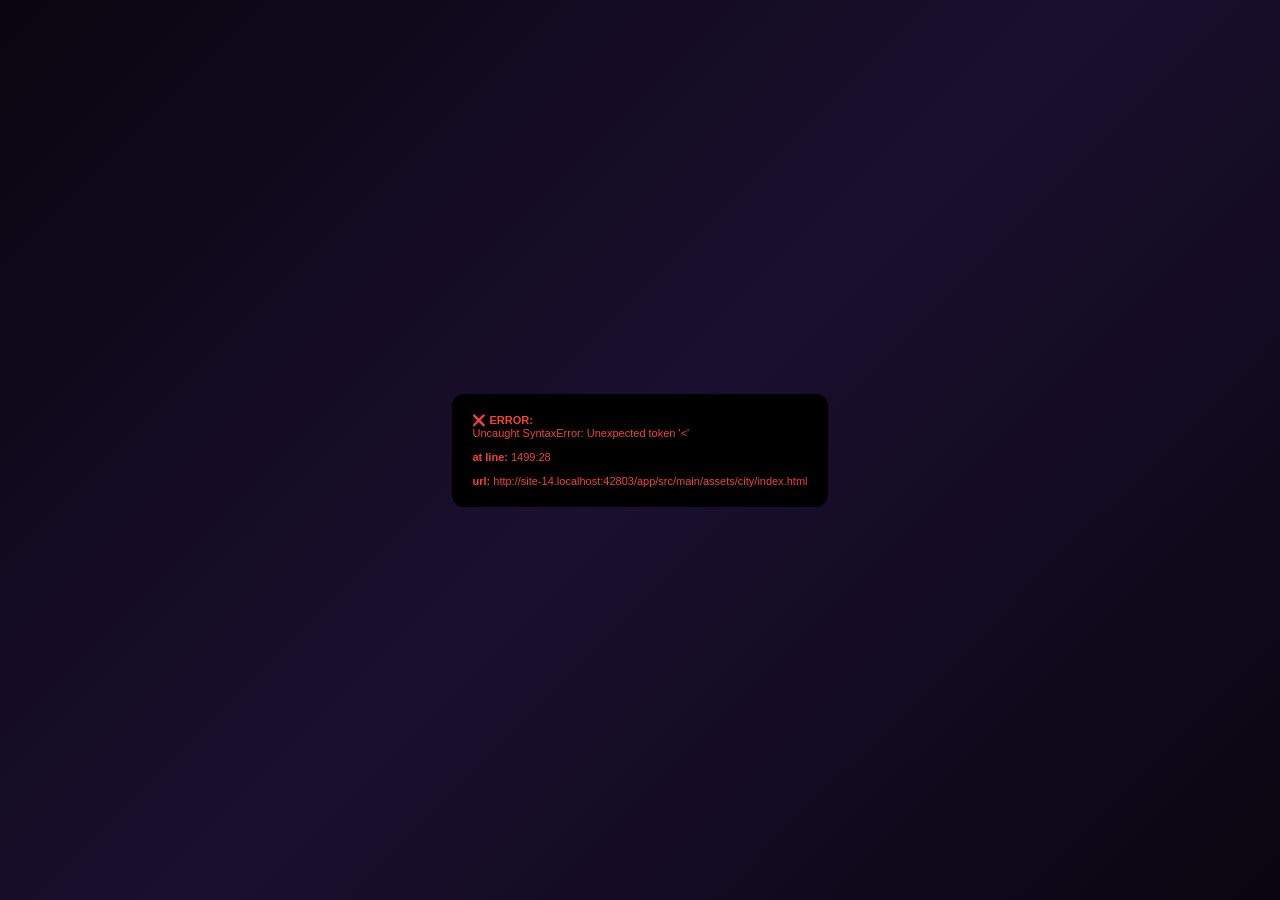
==== commit 4eb84655: "debug: add error handler to city" ====
--- a/app/src/main/assets/city/index.html
+++ b/app/src/main/assets/city/index.html
@@ -297,6 +297,18 @@
 
 <div id="hint">🕹️ اسحب Joystick للحركة • 📷 CamControl للكاميرا • ✋ للتفاعل</div>
 
+<script>
+window.onerror = function(msg, url, line, col, err) {
+    var loading = document.getElementById('loading');
+    if (loading) {
+        loading.innerHTML = '<div style="color:#F44336;font-size:11px;max-width:90vw;word-wrap:break-word;text-align:left;direction:ltr;padding:20px;background:#000;border-radius:12px;">' +
+            '<b>❌ ERROR:</b><br>' + msg + '<br><br>' +
+            '<b>at line:</b> ' + line + ':' + col + '<br><br>' +
+            '<b>url:</b> ' + (url || '').substring(0, 150) +
+            '</div>';
+    }
+};
+</script>
 <script src="../avatar/libs/three.min.js"></script>
 <script>
 // ═══════════════════════════════════════════════════════════
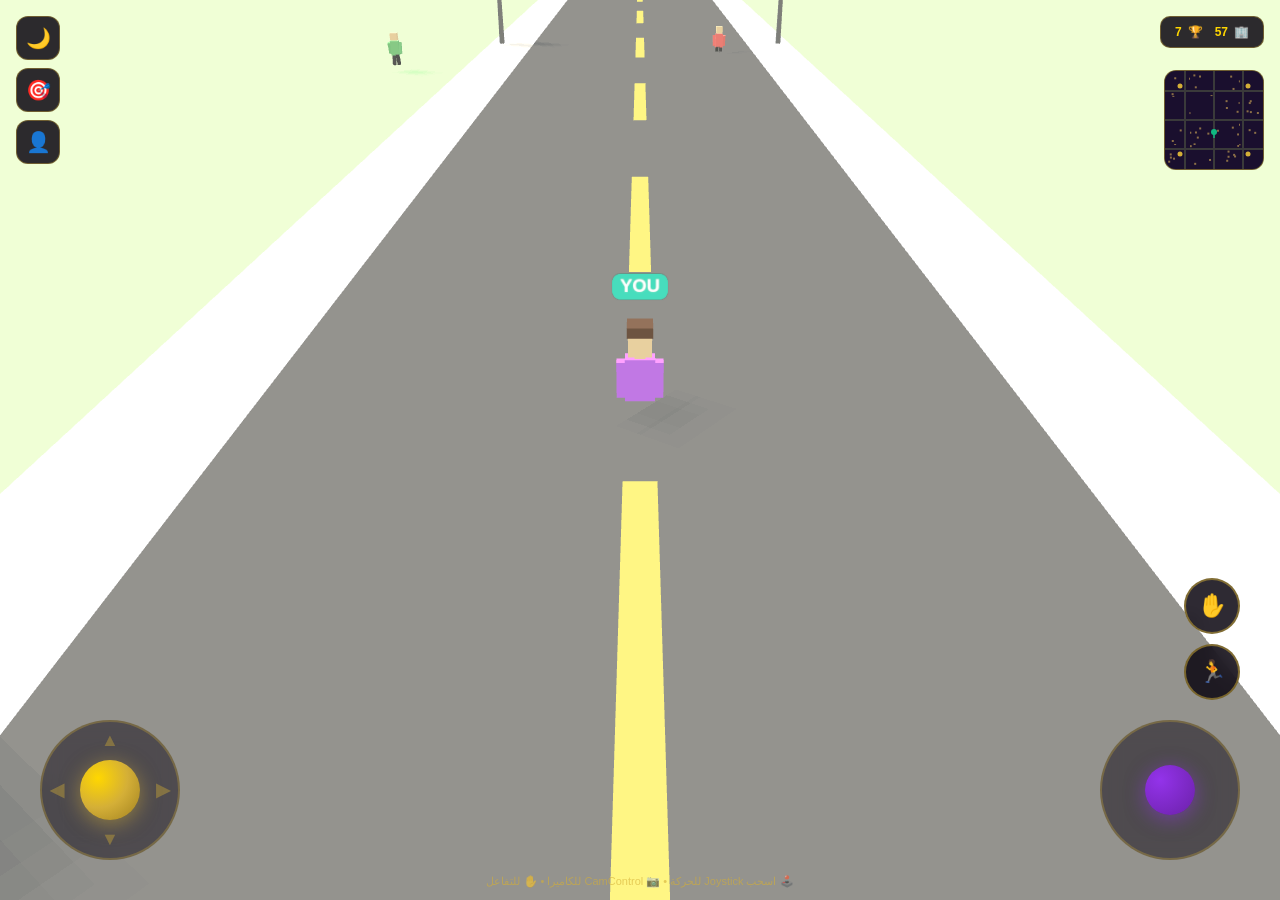
==== commit e11296fc: "fix: JS syntax error in tree collision check" ====
--- a/app/src/main/assets/city/index.html
+++ b/app/src/main/assets/city/index.html
@@ -1496,7 +1496,7 @@
     // بعيد على الطرق
     if (Math.abs(x - (-300)) < 15) continue;
     if (Math.abs(x - 0) < 15) continue;
-    if (Math.abs(x - 300)) < 15;
+    if (Math.abs(x - 300) < 15) continue;
     if (Math.abs(z - (-300)) < 15) continue;
     if (Math.abs(z - 0) < 15) continue;
     if (Math.abs(z - 300) < 15) continue;
